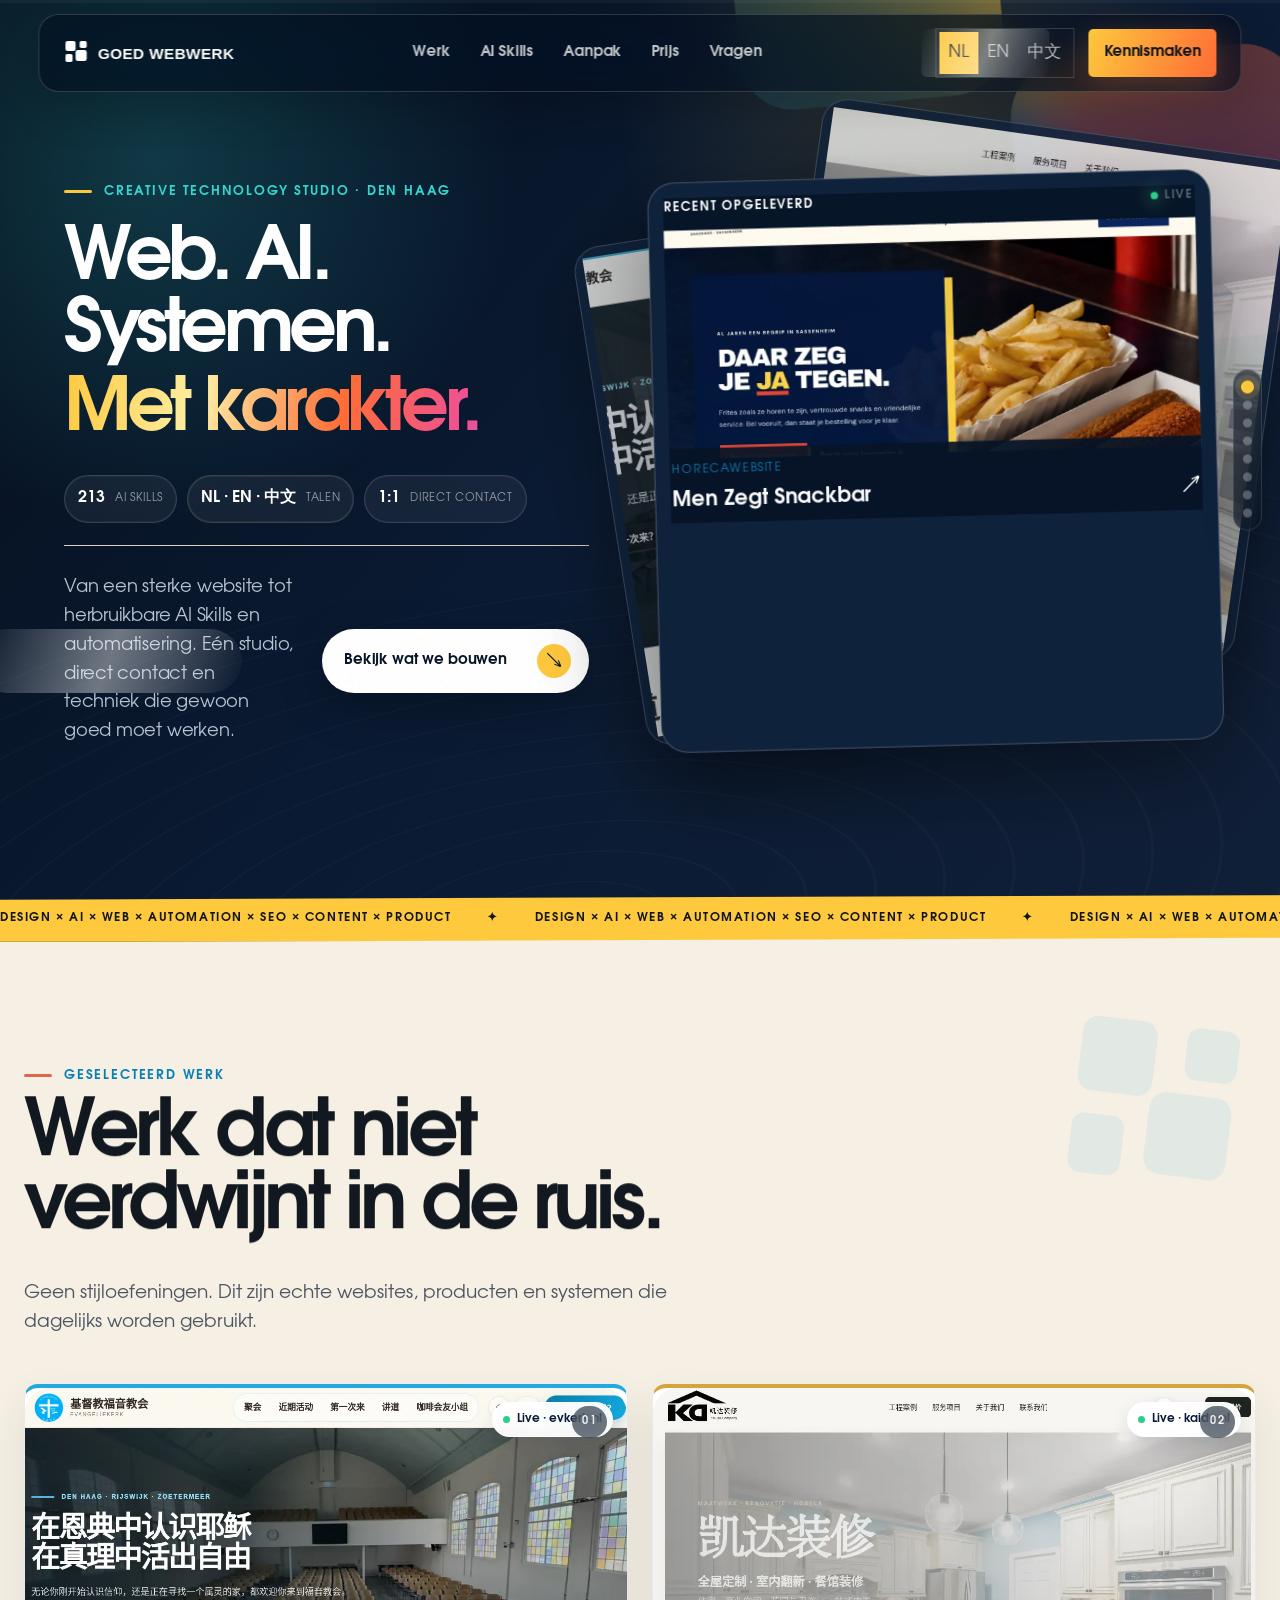
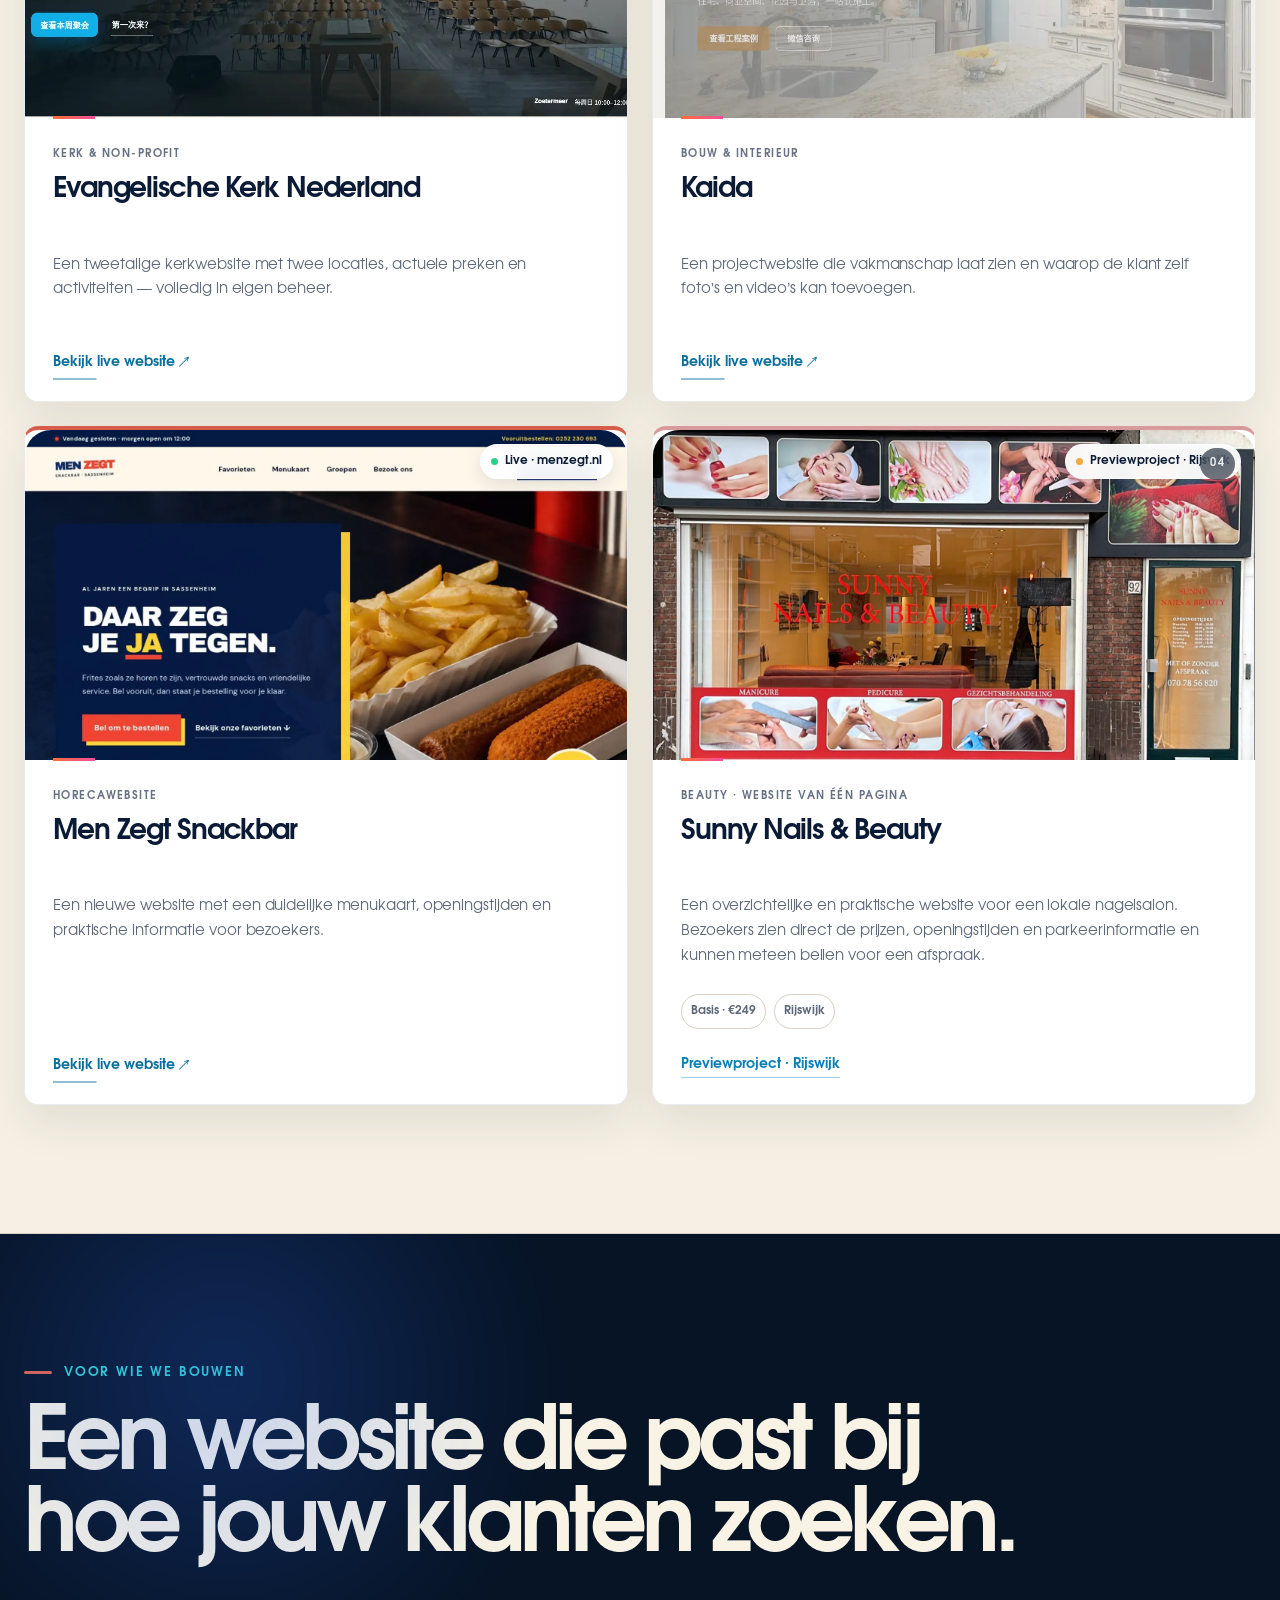
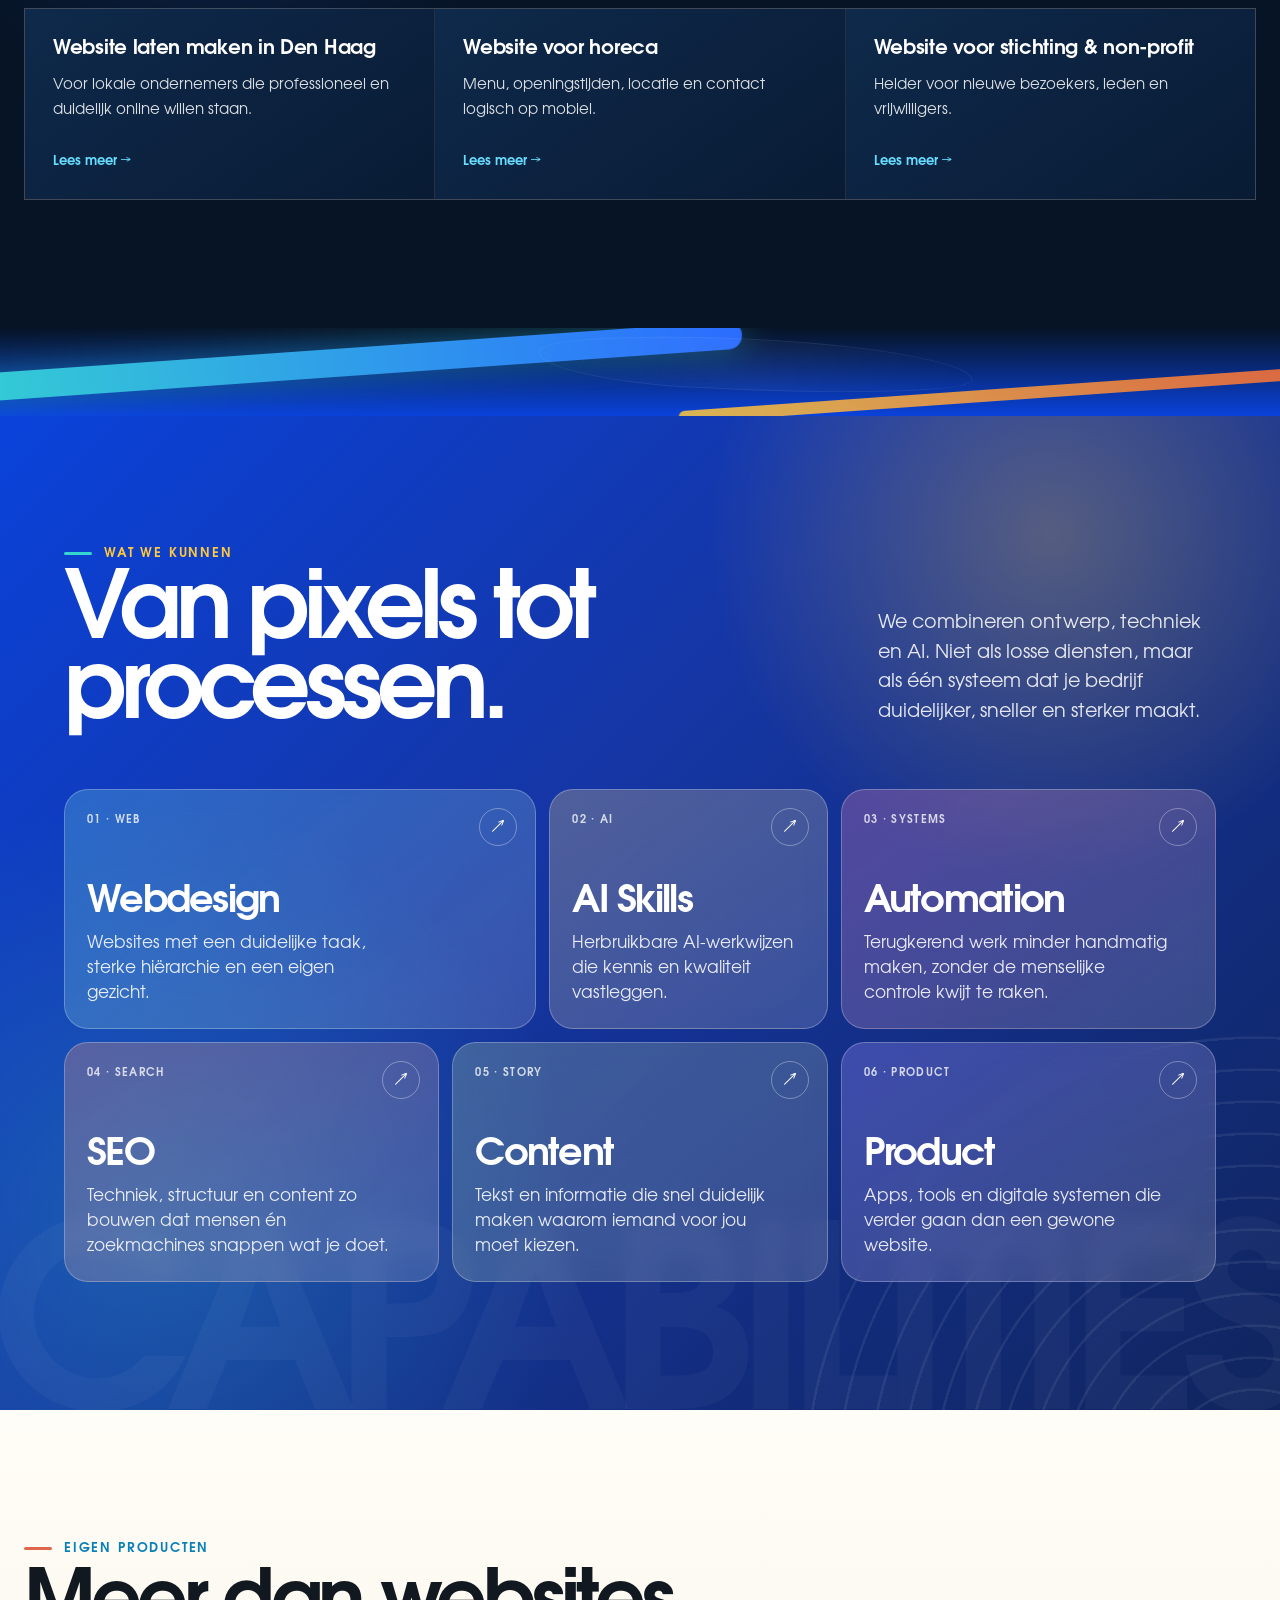
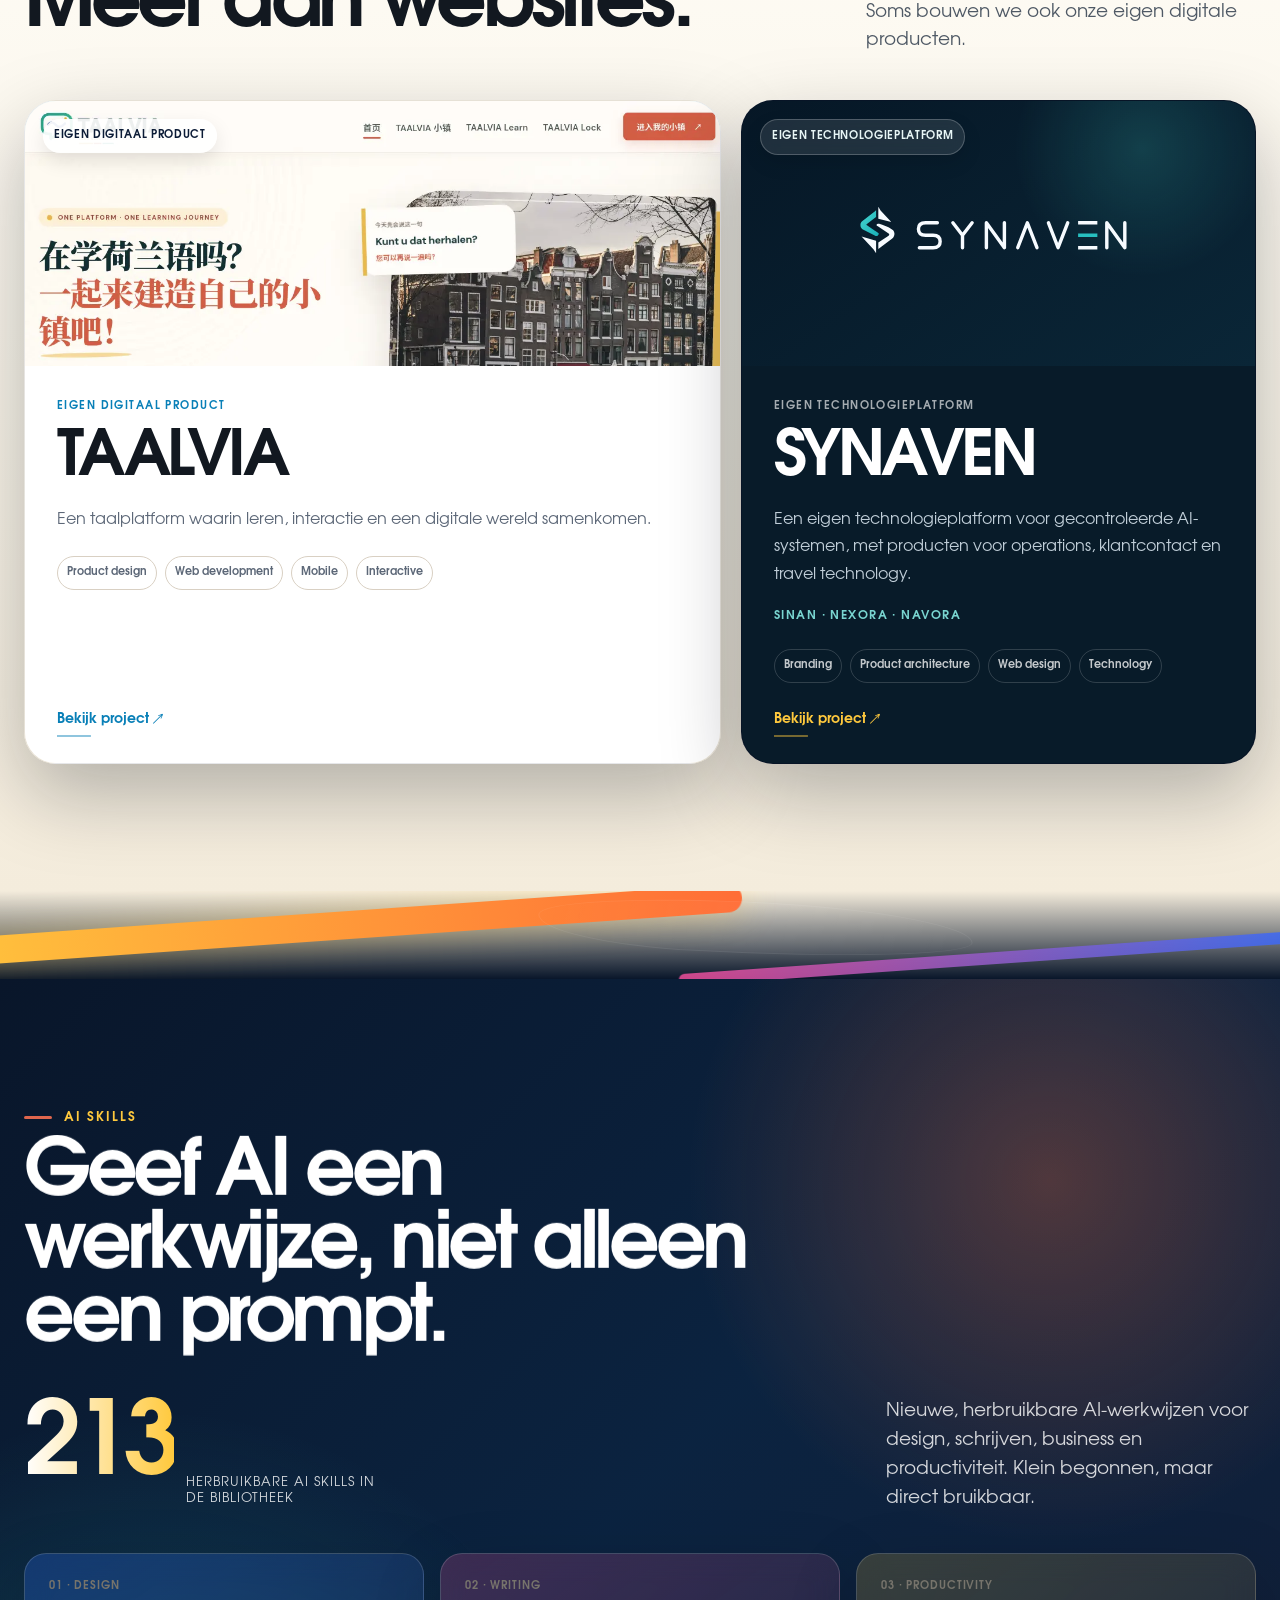
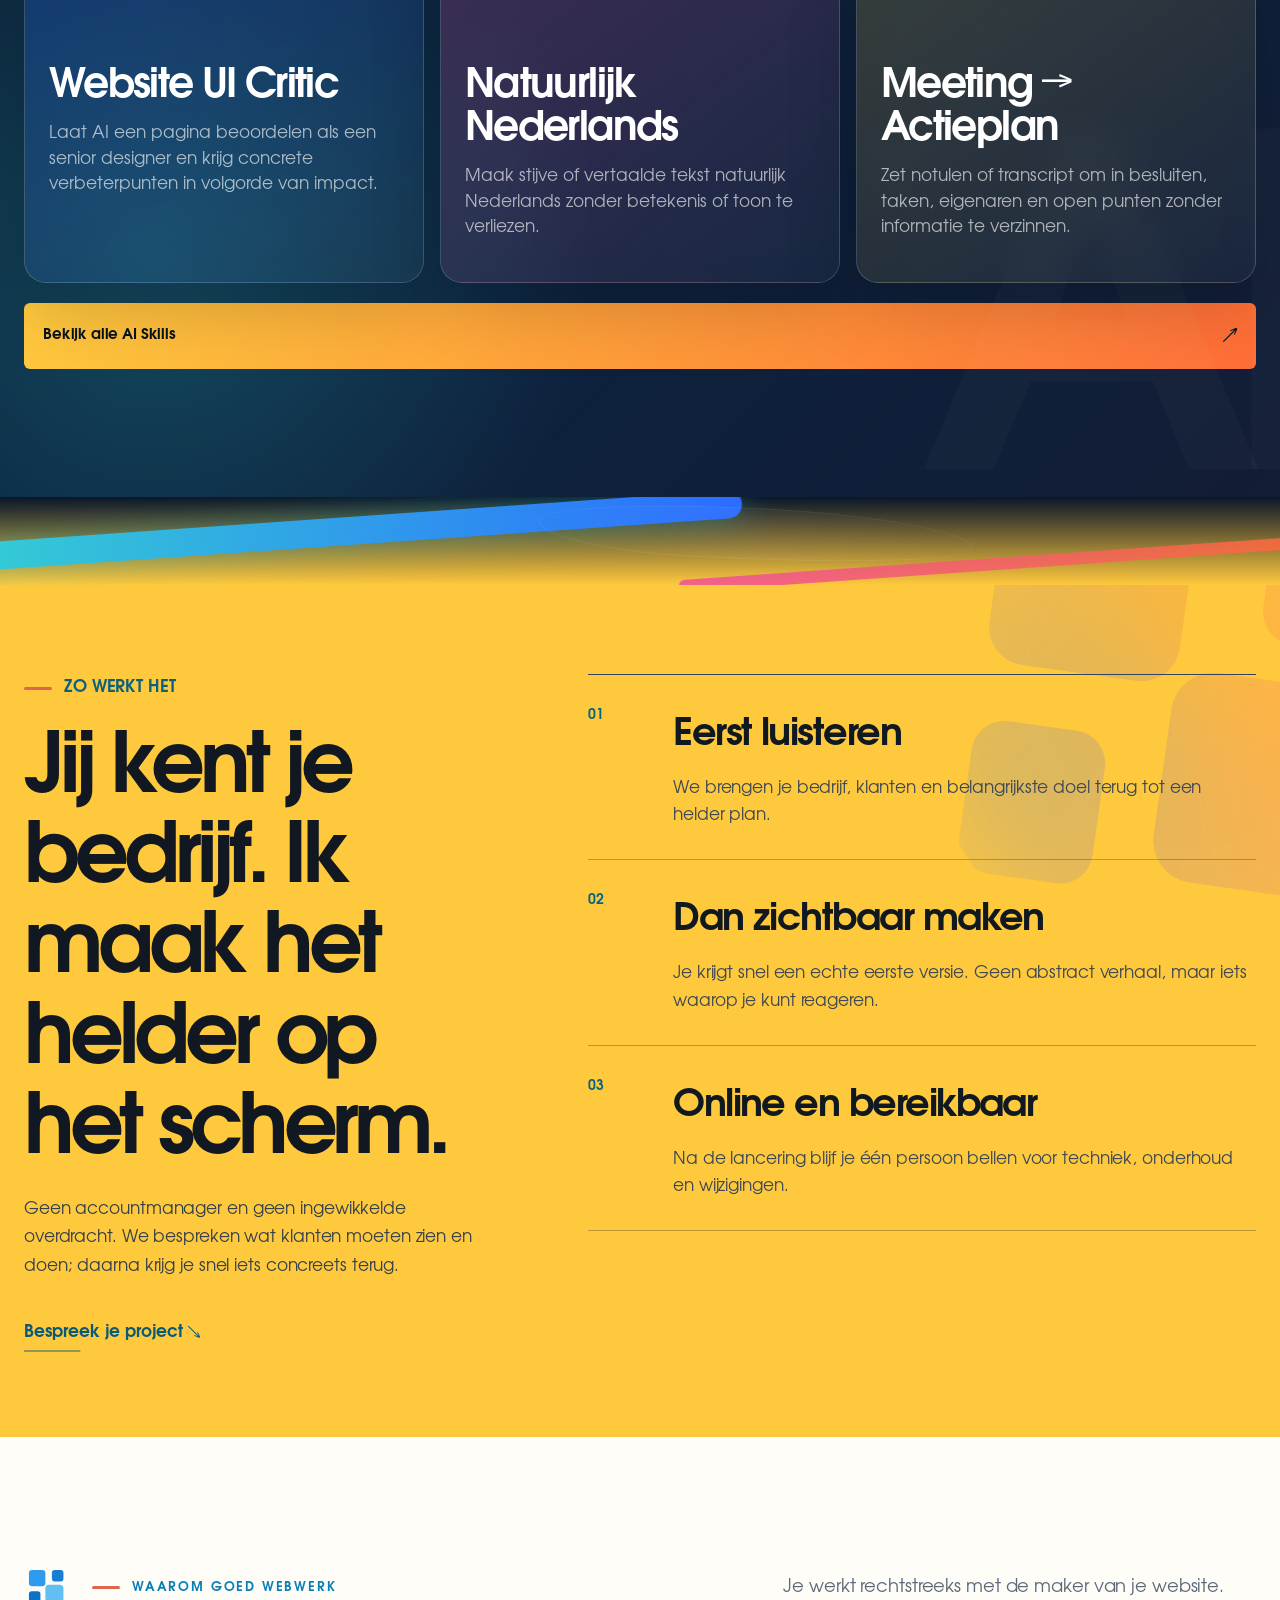
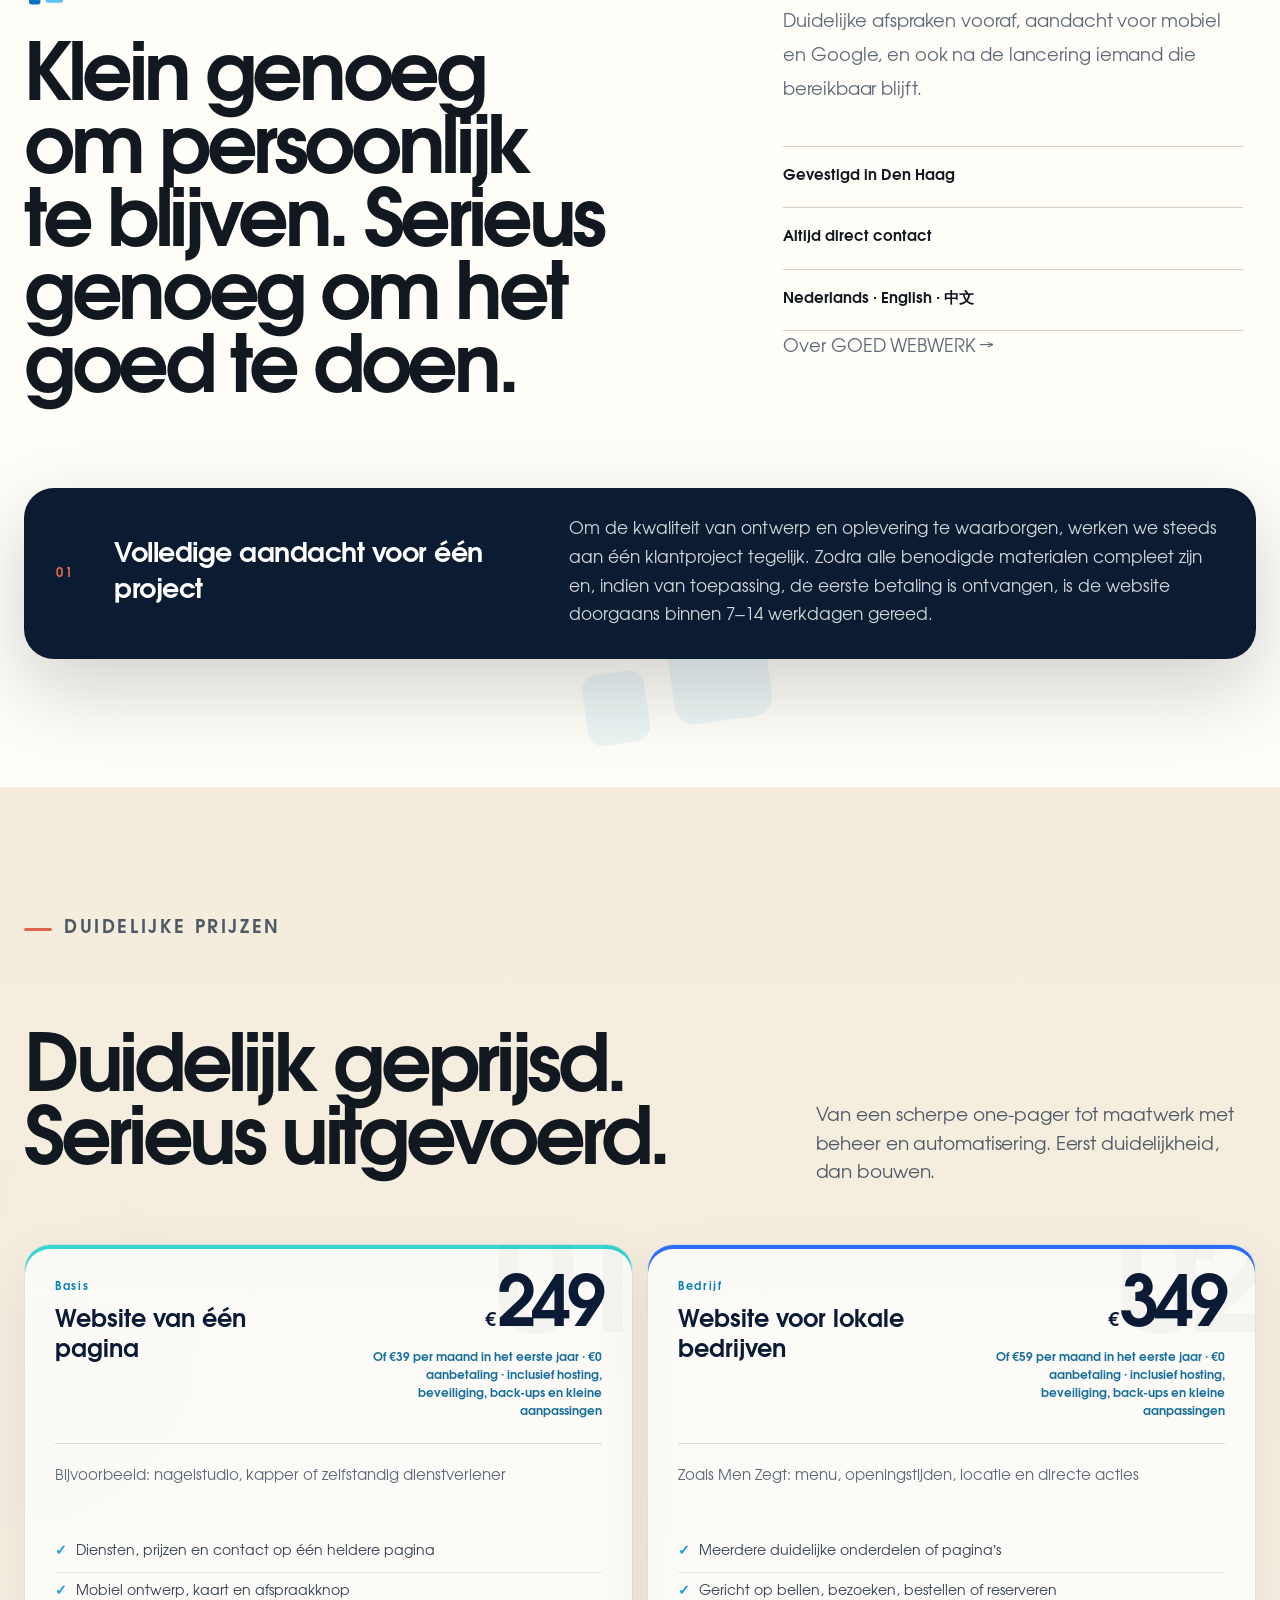
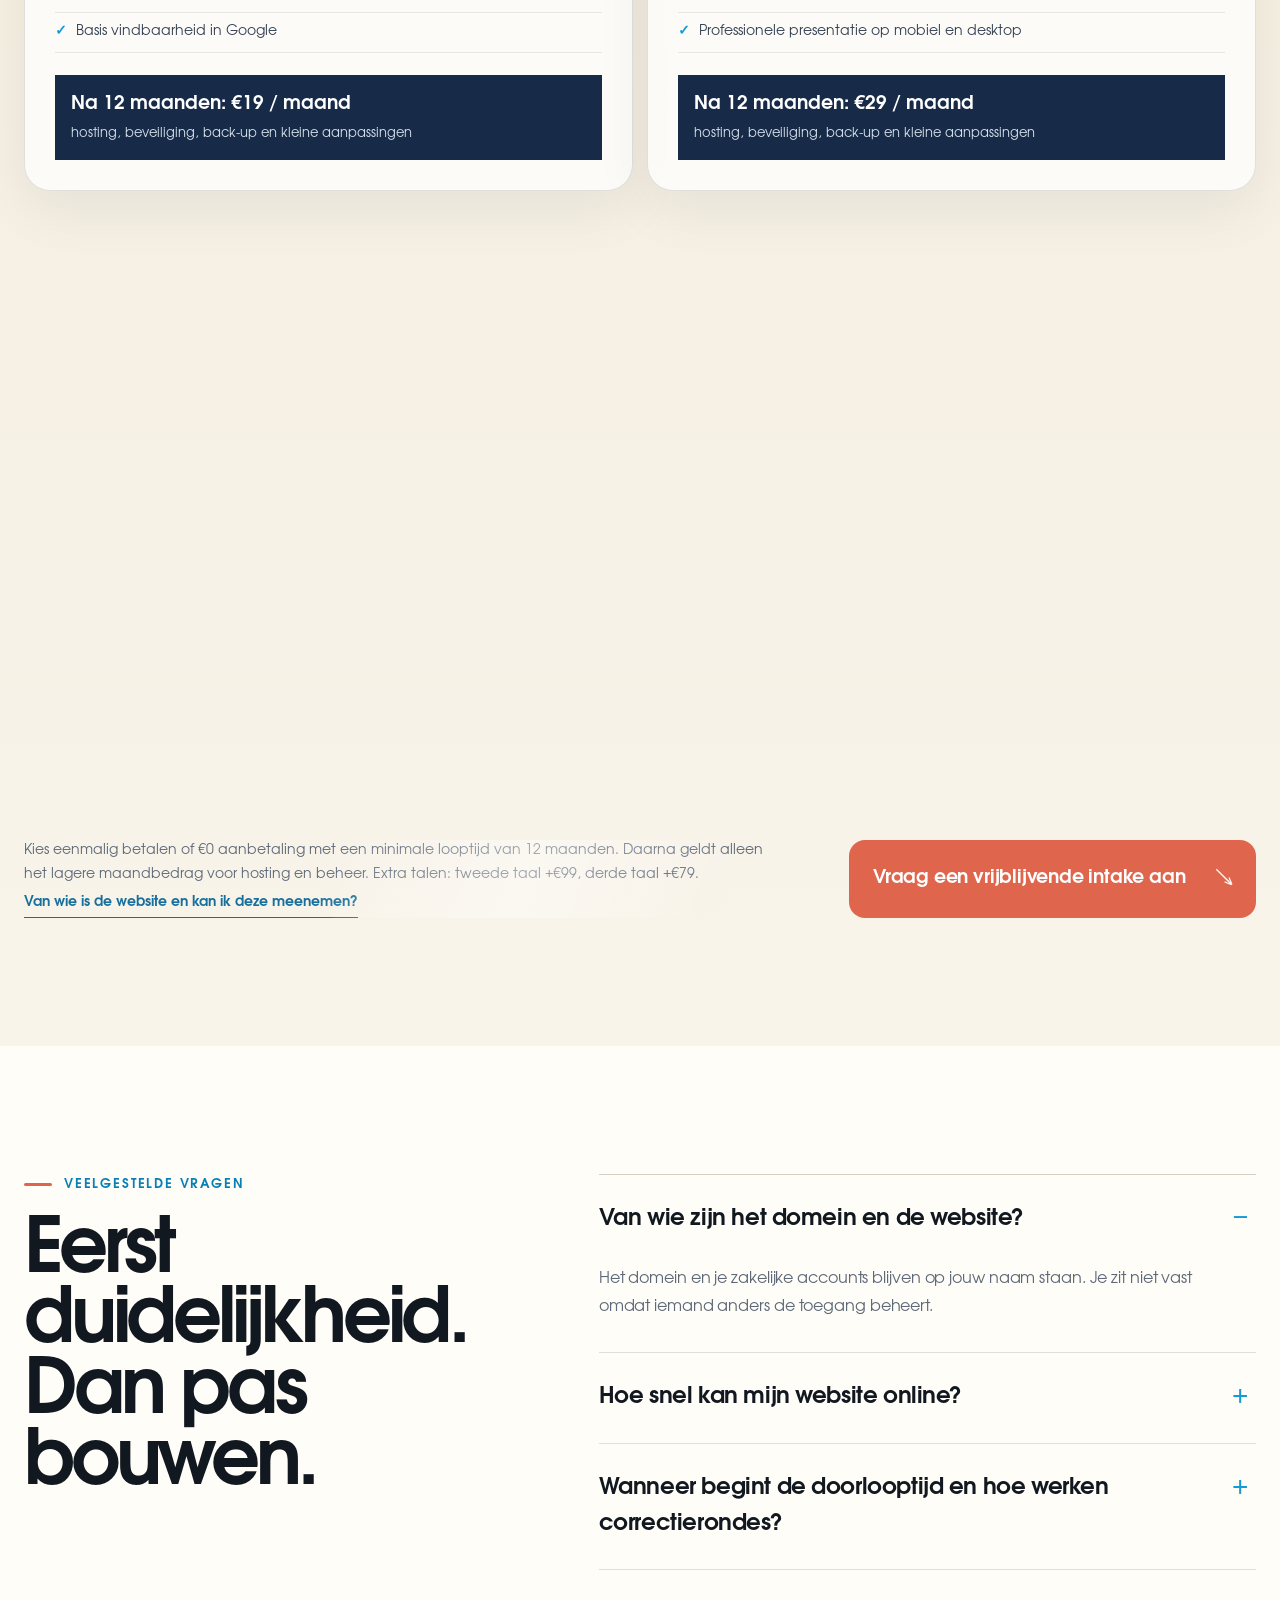
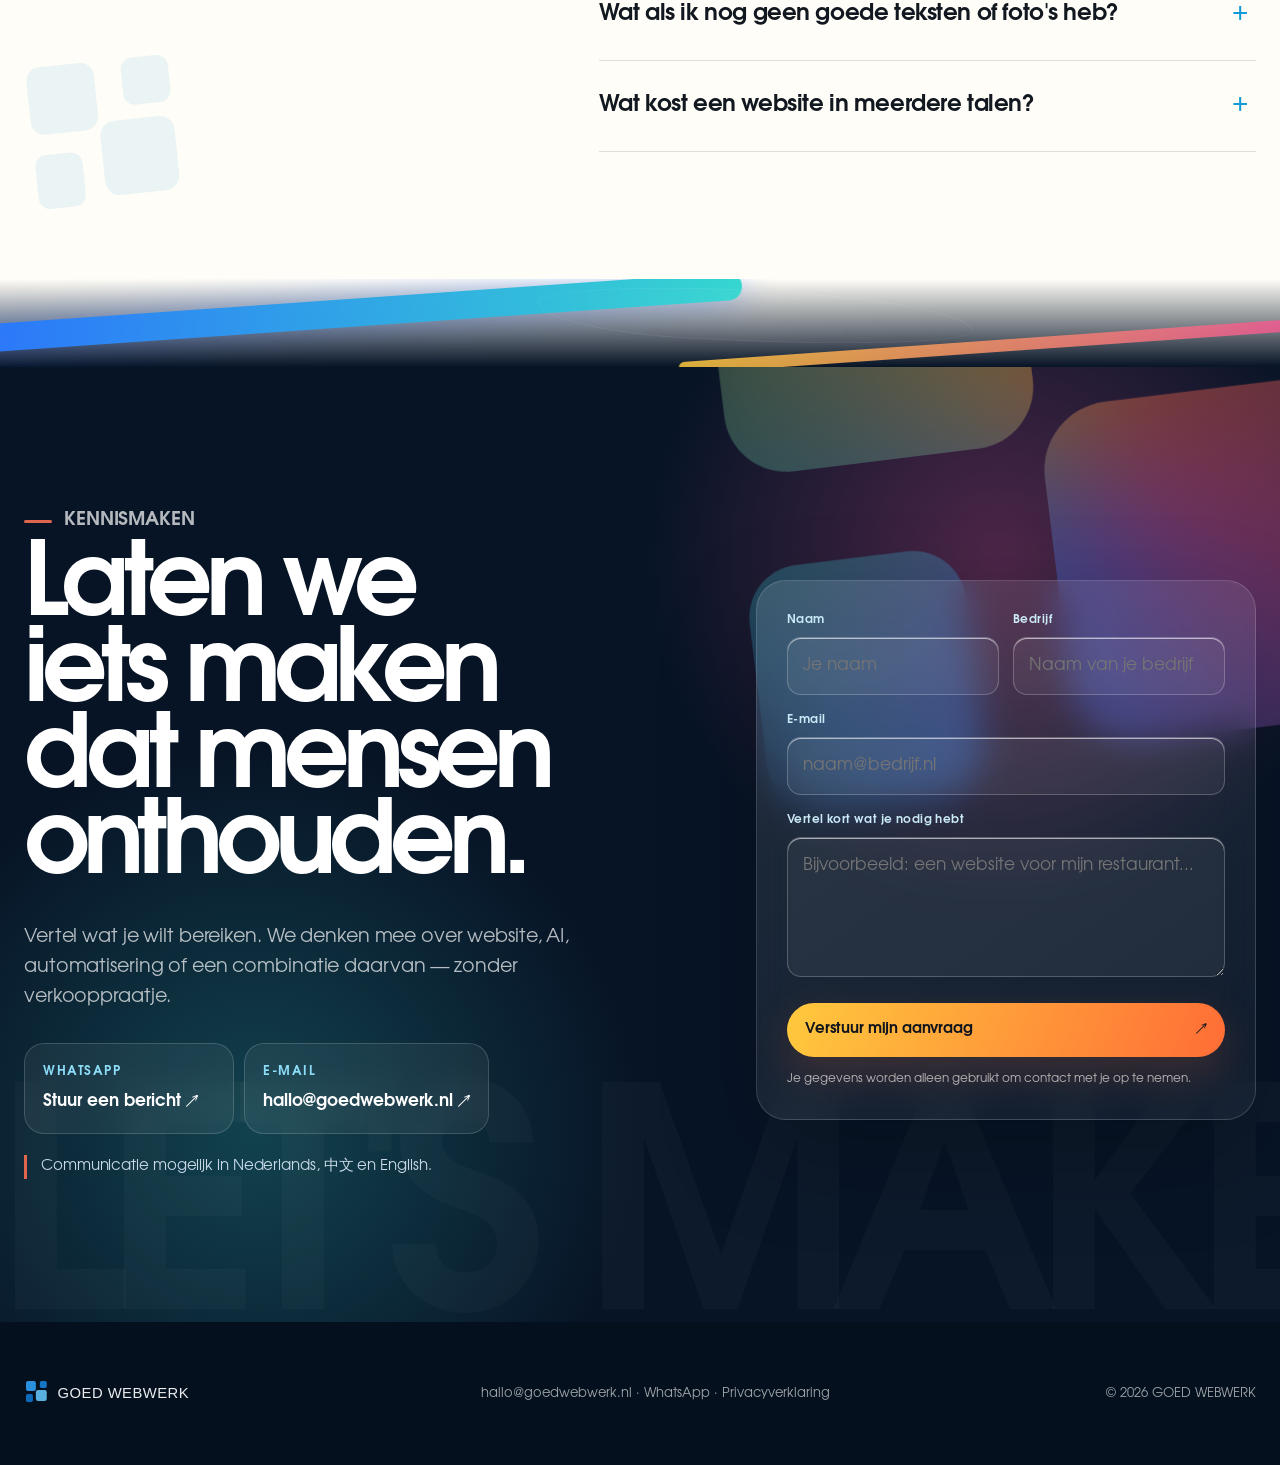
==== index.html @ 916ba644 "Publish GOED WEBWERK v8" ====
<!doctype html>
<html lang="nl">
<head>
  <meta charset="utf-8">
  <meta name="viewport" content="width=device-width, initial-scale=1">
  <meta name="description" content="GOED WEBWERK ontwerpt websites, AI Skills en digitale systemen voor ondernemers en organisaties. Direct, expressief en technisch solide — vanuit Den Haag.">
  <meta name="robots" content="noindex, nofollow, noarchive">
  <title>GOED WEBWERK | Webdesign, AI Skills & digitale systemen</title>
  <link rel="canonical" href="https://goedwebwerk.nl/">
  <meta property="og:type" content="website">
  <meta property="og:title" content="GOED WEBWERK | Webdesign, AI Skills & digitale systemen">
  <meta property="og:description" content="Webdesign, AI Skills en digitale systemen met karakter — vanuit Den Haag.">
  <meta property="og:url" content="https://goedwebwerk.nl/">
  <link rel="icon" href="mark.svg" type="image/svg+xml">
  <link rel="stylesheet" href="site-v2.css?v=77">
  <link rel="stylesheet" href="site-v3.css?v=1">
  <link rel="stylesheet" href="site-v3-1.css?v=1">
  <link rel="stylesheet" href="site-v3-2.css?v=1">
  <link rel="stylesheet" href="site-home-v4.css?v=2">
  <link rel="stylesheet" href="site-home-v5.css?v=1">
  <link rel="stylesheet" href="site-home-v6.css?v=1">
  <link rel="stylesheet" href="site-home-v7.css?v=1">
  <link rel="stylesheet" href="site-home-v8.css?v=1">
</head>
<body>
  <header class="site-header">
    <a class="brand" href="#top" aria-label="GOED WEBWERK home"><img src="logo.svg" alt="GOED WEBWERK"></a>
    <nav aria-label="Hoofdnavigatie"><a href="#werk" data-i18n="navWork">Werk</a><a href="/skills/" data-i18n="navSkills">AI Skills</a><a href="#aanpak" data-i18n="navProcess">Aanpak</a><a href="#prijzen" data-i18n="navPrice">Prijs</a><a href="#vragen" data-i18n="navFaq">Vragen</a></nav>
    <div class="header-actions"><div class="lang-switch" aria-label="Taal kiezen"><button type="button" data-lang="nl" class="active">NL</button><button type="button" data-lang="en">EN</button><button type="button" data-lang="zh">中文</button></div><a class="header-cta" href="#contact" data-i18n="navContact">Kennismaken</a></div>
  </header>

  <main id="top">
    <section class="hero">
      <div class="hero-main">
        <p class="kicker"><span></span><b data-i18n="heroKicker">Creative technology studio · Den Haag</b></p>
        <h1><span data-i18n="heroLine1">Web. AI. Systemen.</span><em data-i18n="heroLine2">Met karakter.</em></h1>
        <div class="hero-bottom"><p data-i18n="heroIntro">Van een sterke website tot herbruikbare AI Skills en automatisering. Eén studio, direct contact en techniek die gewoon goed moet werken.</p><a class="primary-link" href="#werk"><span data-i18n="heroCta">Bekijk wat we bouwen</span><b>↘</b></a></div>
      </div>
      <a class="now-building" href="https://menzegt.nl" target="_blank" rel="noreferrer" aria-label="Bekijk de live website van Men Zegt Snackbar">
        <div class="stack-photo stack-photo-left" aria-hidden="true"><img src="project-evkerk.webp" alt="" width="1200" height="800"></div>
        <div class="stack-photo stack-photo-right" aria-hidden="true"><img src="project-kaida.webp" alt="" width="1200" height="800"></div>
        <div class="stack-photo stack-photo-front">
          <div class="now-top"><span data-i18n="recentDelivery">Recent opgeleverd</span><b class="is-live"><i></i><span data-i18n="liveNow">Live</span></b></div>
          <img src="project-men-zegt.webp" alt="Homepage van de website van Men Zegt Snackbar" width="1600" height="900">
          <div class="now-caption"><div><small data-i18n="hospitalitySite">Horecawebsite</small><strong>Men Zegt Snackbar</strong></div><span>↗</span></div>
        </div>
      </a>
    </section>

    <section class="work section" id="werk">
      <header class="editorial-heading"><div><p class="kicker"><span></span><b data-i18n="selectedWork">Geselecteerd werk</b></p><h2 data-i18n="workTitle">Echte websites voor echte organisaties.</h2><p class="editorial-intro" data-i18n="workIntro">Geen stijloefeningen, maar werk dat dagelijks door klanten, leden en bezoekers wordt gebruikt.</p></div></header>
      <div class="work-layout">
        <article class="case case-featured case-evkerk"><a class="case-image localized-visual" href="https://evkerk.nl" target="_blank" rel="noreferrer"><img src="project-evkerk.webp" alt="Homepage van Evangelische Kerk Nederland" width="1200" height="800"><span class="visual-copy"><small data-i18n="evkerkVisualEyebrow">Kerkwebsite</small><strong data-i18n="evkerkVisual">Evangelische Kerk Nederland</strong></span><span class="status live"><i></i><span data-i18n="liveEvkerk">Live · evkerk.nl</span></span></a><div class="case-copy"><p data-i18n="churchNonprofit">Kerk & non-profit</p><h3 data-i18n="evkerkTitle">Evangelische Kerk Nederland</h3><p data-i18n="evkerkDesc">Een tweetalige kerkwebsite met twee locaties, actuele preken en activiteiten — volledig in eigen beheer.</p><div class="chips"><span data-i18n="bilingual">Tweetalig</span><span data-i18n="selfManaged">Eigen beheer</span></div><a href="https://evkerk.nl" target="_blank" rel="noreferrer"><span data-i18n="viewLive">Bekijk live website</span> ↗</a></div></article>
        <article class="case case-small case-kaida"><a class="case-image localized-visual" href="https://kaida.nl" target="_blank" rel="noreferrer"><img src="project-kaida.webp" alt="Homepage van Kaida" width="1200" height="800"><span class="visual-copy"><small data-i18n="kaidaVisualEyebrow">Renovatie & interieur</small><strong data-i18n="kaidaVisual">Kaida Renovatie</strong></span><span class="status live"><i></i><span data-i18n="liveKaida">Live · kaida.nl</span></span></a><div class="case-copy"><p data-i18n="constructionInterior">Bouw & interieur</p><h3 data-i18n="kaidaTitle">Kaida</h3><p data-i18n="kaidaDesc">Een projectwebsite die vakmanschap laat zien en waarop de klant zelf foto’s en video’s kan toevoegen.</p><a href="https://kaida.nl" target="_blank" rel="noreferrer"><span data-i18n="viewLive">Bekijk live website</span> ↗</a></div></article>
        <article class="case case-progress case-menzegt"><a class="case-image" href="https://menzegt.nl" target="_blank" rel="noreferrer"><img src="project-men-zegt.webp" alt="Homepage van de website van Men Zegt Snackbar" width="1600" height="900"><span class="status live"><i></i><span data-i18n="liveMenZegt">Live · menzegt.nl</span></span></a><div class="case-copy"><p data-i18n="hospitalitySite">Horecawebsite</p><h3 data-i18n="menZegtTitle">Men Zegt Snackbar</h3><p data-i18n="menZegtDesc">Een nieuwe website met een duidelijke menukaart, openingstijden en praktische informatie voor bezoekers.</p><div class="chips"><span data-i18n="menu">Menukaart</span><span data-i18n="mobile">Mobiel</span></div><a href="https://menzegt.nl" target="_blank" rel="noreferrer"><span data-i18n="viewLive">Bekijk live website</span> ↗</a></div></article>
        <article class="case case-small case-sunny"><div class="case-image case-image-static"><img src="project-sunny-nails.jpg" alt="Voorgevel van Sunny Nails & Beauty in Rijswijk" width="1600" height="920"><span class="status progress"><i></i><span data-i18n="liveSunny">Previewproject · Rijswijk</span></span></div><div class="case-copy"><p data-i18n="beautyOnePage">Beauty · website van één pagina</p><h3>Sunny Nails &amp; Beauty</h3><p data-i18n="sunnyDesc">Een overzichtelijke en praktische website voor een lokale nagelsalon. Bezoekers zien direct de prijzen, openingstijden en parkeerinformatie en kunnen meteen bellen voor een afspraak.</p><div class="chips"><span data-i18n="basicOnePage">Basis · €249</span><span>Rijswijk</span></div><span class="case-preview-label" data-i18n="viewProject">Previewproject · Rijswijk</span></div></article>
      </div>
    </section>


    <section class="service-index section" aria-labelledby="serviceIndexTitle"><p class="kicker"><span></span><b data-i18n="serviceIndexKicker">Voor wie we bouwen</b></p><h2 id="serviceIndexTitle" data-i18n="serviceIndexTitle">Een website die past bij hoe jouw klanten zoeken.</h2><div class="service-index-links"><a href="/website-laten-maken-den-haag/"><strong data-i18n="service1Title">Website laten maken in Den Haag</strong><span data-i18n="service1Text">Voor lokale ondernemers die professioneel en duidelijk online willen staan.</span><b data-i18n="serviceReadMore">Lees meer →</b></a><a href="/horeca-website-laten-maken/"><strong data-i18n="service2Title">Website voor horeca</strong><span data-i18n="service2Text">Menu, openingstijden, locatie en contact logisch op mobiel.</span><b data-i18n="serviceReadMore">Lees meer →</b></a><a href="/website-voor-stichting/"><strong data-i18n="service3Title">Website voor stichting & non-profit</strong><span data-i18n="service3Text">Helder voor nieuwe bezoekers, leden en vrijwilligers.</span><b data-i18n="serviceReadMore">Lees meer →</b></a></div></section>
    <section class="own-products section" id="producten">
      <header class="own-heading"><div><p class="kicker"><span></span><b data-i18n="ownKicker">Eigen producten</b></p><h2 data-i18n="ownTitle">Meer dan websites.</h2></div><p data-i18n="ownIntro">Soms bouwen we ook onze eigen digitale producten.</p></header>
      <div class="own-grid">
        <article class="own-card own-taalvia">
          <a class="own-visual taalvia-visual" href="https://taalvia.nl" target="_blank" rel="noreferrer"><img src="project-taalvia.webp" alt="Taalvia taalplatform" width="1200" height="800"><span class="own-badge" data-i18n="ownTypeTaalvia">Eigen digitaal product</span></a>
          <div class="own-copy"><p class="own-type" data-i18n="ownTypeTaalvia">Eigen digitaal product</p><h3>TAALVIA</h3><p data-i18n="ownTaalviaDesc">Een taalplatform waarin leren, interactie en een digitale wereld samenkomen.</p><div class="own-tags"><span>Product design</span><span>Web development</span><span>Mobile</span><span>Interactive</span></div><a href="https://taalvia.nl" target="_blank" rel="noreferrer"><span data-i18n="ownView">Bekijk project</span> ↗</a></div>
        </article>
        <article class="own-card own-synaven">
          <a class="own-visual synaven-visual" href="https://synaven.eu" target="_blank" rel="noreferrer"><img src="synaven-lockup-light.svg" alt="SYNAVEN" width="720" height="240"><span class="own-badge" data-i18n="ownTypeSynaven">Eigen technologieplatform</span></a>
          <div class="own-copy"><p class="own-type" data-i18n="ownTypeSynaven">Eigen technologieplatform</p><h3>SYNAVEN</h3><p data-i18n="ownSynavenDesc">Een eigen technologieplatform voor gecontroleerde AI-systemen, met producten voor operations, klantcontact en travel technology.</p><p class="product-family">SINAN · NEXORA · NAVORA</p><div class="own-tags"><span>Branding</span><span>Product architecture</span><span>Web design</span><span>Technology</span></div><a href="https://synaven.eu" target="_blank" rel="noreferrer"><span data-i18n="ownView">Bekijk project</span> ↗</a></div>
        </article>
      </div>
    </section>


    <section class="skills-home section" id="ai-skills">
      <header class="skills-home-head">
        <div><p class="kicker"><span></span><b>AI Skills</b></p><h2 data-i18n="skillsHomeTitle">Geef AI een werkwijze, niet alleen een prompt.</h2></div>
        <p data-i18n="skillsHomeIntro">Nieuwe, herbruikbare AI-werkwijzen voor design, schrijven, business en productiviteit. Klein begonnen, maar direct bruikbaar.</p>
      </header>
      <div class="skills-home-grid">
        <article><small>01 · DESIGN</small><h3>Website UI Critic</h3><p data-i18n="skillsCard1">Laat AI een pagina beoordelen als een senior designer en krijg concrete verbeterpunten in volgorde van impact.</p></article>
        <article><small>02 · WRITING</small><h3 data-i18n="skillsCard2Title">Natuurlijk Nederlands</h3><p data-i18n="skillsCard2">Maak stijve of vertaalde tekst natuurlijk Nederlands zonder betekenis of toon te verliezen.</p></article>
        <article><small>03 · PRODUCTIVITY</small><h3 data-i18n="skillsCard3Title">Meeting → Actieplan</h3><p data-i18n="skillsCard3">Zet notulen of transcript om in besluiten, taken, eigenaren en open punten zonder informatie te verzinnen.</p></article>
      </div>
      <a class="primary-link dark skills-home-link" href="/skills/"><span data-i18n="skillsHomeCta">Bekijk alle AI Skills</span><b>↗</b></a>
    </section>

    <section class="process" id="aanpak">
      <div class="process-intro"><p class="kicker light"><span></span><b data-i18n="howItWorks">Zo werkt het</b></p><h2 data-i18n="processTitle">Jij kent je bedrijf. Ik maak het helder op het scherm.</h2><p data-i18n="processIntro">Geen accountmanager en geen ingewikkelde overdracht. We bespreken wat klanten moeten zien en doen; daarna krijg je snel iets concreets terug.</p><a href="#contact"><span data-i18n="discussProject">Bespreek je project</span> ↘</a></div>
      <ol><li><b>01</b><div><h3 data-i18n="step1Title">Eerst luisteren</h3><p data-i18n="step1Text">We brengen je bedrijf, klanten en belangrijkste doel terug tot een helder plan.</p></div></li><li><b>02</b><div><h3 data-i18n="step2Title">Dan zichtbaar maken</h3><p data-i18n="step2Text">Je krijgt snel een echte eerste versie. Geen abstract verhaal, maar iets waarop je kunt reageren.</p></div></li><li><b>03</b><div><h3 data-i18n="step3Title">Online en bereikbaar</h3><p data-i18n="step3Text">Na de lancering blijf je één persoon bellen voor techniek, onderhoud en wijzigingen.</p></div></li></ol>
    </section>

    <section class="about section"><div class="about-copy"><div class="about-brandline"><img src="mark.svg" alt="" width="74" height="74"><p class="kicker"><span></span><b data-i18n="whyGoed">Waarom GOED WEBWERK</b></p></div><h2 data-i18n="aboutTitle">Klein genoeg om persoonlijk te blijven. Serieus genoeg om het goed te doen.</h2></div><div class="about-detail"><p data-i18n="aboutText">Je werkt rechtstreeks met de maker van je website. Duidelijke afspraken vooraf, aandacht voor mobiel en Google, en ook na de lancering iemand die bereikbaar blijft.</p><div><span data-i18n="basedIn">Gevestigd in Den Haag</span><span data-i18n="directContact">Altijd direct contact</span><span data-i18n="languageList">Nederlands · English · 中文</span></div><p><a href="/over-goed-webwerk/">Over GOED WEBWERK →</a></p></div><aside class="focus-promise"><div><span>01</span><h3 data-i18n="focusTitle">Volledige aandacht voor één project</h3></div><p data-i18n="focusText">Om de kwaliteit van ontwerp en oplevering te waarborgen, werken we steeds aan één klantproject tegelijk. Zodra alle benodigde materialen compleet zijn en, indien van toepassing, de eerste betaling is ontvangen, is de website doorgaans binnen 7–14 werkdagen gereed.</p></aside></section>

    <section class="pricing section" id="prijzen"><div class="pricing-title"><p class="kicker"><span></span><b data-i18n="clearPrice">Duidelijke prijzen</b></p><h2 data-i18n="priceTitle">Je ziet vooraf wat bij jouw bedrijf past.</h2><p data-i18n="priceIntro">Van een sterke enkele pagina tot een website met eigen beheer. We bevestigen de vaste prijs voordat we beginnen.</p></div><div class="pricing-grid">
      <article class="price-card"><div class="price-card-head"><div><span class="price-level" data-i18n="starterLevel">Basis</span><h3 data-i18n="starterTitle">Website van één pagina</h3></div><div class="price-choice"><p><sup>€</sup>249</p><small data-i18n="noDeposit39">Of €39 per maand in het eerste jaar · €0 aanbetaling · inclusief hosting, beveiliging, back-ups en kleine aanpassingen</small></div></div><p class="price-example" data-i18n="starterExample">Bijvoorbeeld: nagelstudio, kapper of zelfstandig dienstverlener</p><ul><li data-i18n="starterFeature1">Diensten, prijzen en contact op één heldere pagina</li><li data-i18n="starterFeature2">Mobiel ontwerp, kaart en afspraakknop</li><li data-i18n="starterFeature3">Basis vindbaarheid in Google</li></ul><div class="care"><b><span data-i18n="after12Months">Na 12 maanden:</span> €19 / <span data-i18n="month">maand</span></b><span data-i18n="careTextShort">hosting, beveiliging, back-up en kleine aanpassingen</span></div></article>
      <article class="price-card"><div class="price-card-head"><div><span class="price-level" data-i18n="businessLevel">Bedrijf</span><h3 data-i18n="businessTitle">Website voor lokale bedrijven</h3></div><div class="price-choice"><p><sup>€</sup>349</p><small data-i18n="noDeposit59">Of €59 per maand in het eerste jaar · €0 aanbetaling · inclusief hosting, beveiliging, back-ups en kleine aanpassingen</small></div></div><p class="price-example" data-i18n="businessExample">Zoals Men Zegt: menu, openingstijden, locatie en directe acties</p><ul><li data-i18n="businessFeature1">Meerdere duidelijke onderdelen of pagina’s</li><li data-i18n="businessFeature2">Gericht op bellen, bezoeken, bestellen of reserveren</li><li data-i18n="businessFeature3">Professionele presentatie op mobiel en desktop</li></ul><div class="care"><b><span data-i18n="after12Months">Na 12 maanden:</span> €29 / <span data-i18n="month">maand</span></b><span data-i18n="careTextShort">hosting, beveiliging, back-up en kleine aanpassingen</span></div></article>
      <article class="price-card featured"><span class="price-badge" data-i18n="popularChoice">Veel gekozen</span><div class="price-card-head"><div><span class="price-level" data-i18n="professionalLevel">Professioneel</span><h3 data-i18n="professionalTitle">Uitgebreide bedrijfswebsite</h3></div><div class="price-choice"><p><sup>€</sup>499</p><small data-i18n="noDeposit79">Of €79 per maand in het eerste jaar · €0 aanbetaling · inclusief hosting, beveiliging, back-ups en kleine aanpassingen</small></div></div><p class="price-example" data-i18n="professionalExample">Zoals Kaida: meerdere pagina’s, projecten en eigen contentbeheer</p><ul><li data-i18n="professionalFeature1">Uitgebreide project- of dienstenpresentatie</li><li data-i18n="professionalFeature2">Zelf foto’s, video’s of inhoud bijwerken</li><li data-i18n="professionalFeature3">Structuur voor groei en extra inhoud</li></ul><div class="care"><b><span data-i18n="after12Months">Na 12 maanden:</span> €39 / <span data-i18n="month">maand</span></b><span data-i18n="careTextShort">hosting, beveiliging, back-up en kleine aanpassingen</span></div></article>
      <article class="price-card custom"><div class="price-card-head"><div><span class="price-level" data-i18n="customLevel">Maatwerk</span><h3 data-i18n="customTitle">Maatwerk met beheerfuncties</h3></div><div class="price-choice"><p><sup>€</sup>999 <small data-i18n="from">vanaf</small></p><small data-i18n="noDeposit139">Of €139+ per maand in het eerste jaar · €0 aanbetaling · inclusief beheer, hosting, beveiliging, back-ups en ondersteuning</small></div></div><p class="price-example" data-i18n="customExample">Zoals de kerkwebsite: meertalig, preken, activiteiten en uitgebreid beheer</p><ul><li data-i18n="customFeature1">Functies en structuur op maat</li><li data-i18n="customFeature2">Meerdere soorten inhoud en beheerders</li><li data-i18n="customFeature3">Prijs na een heldere inventarisatie</li></ul><div class="care"><b><span data-i18n="after12Months">Na 12 maanden:</span> €59+ / <span data-i18n="month">maand</span></b><span data-i18n="careTextCustom">beheer, hosting, beveiliging, back-up en ondersteuning</span></div></article>
      <div class="price-footer"><div><p data-i18n="priceNote">Alle bedragen zijn eenmalige ontwikkelkosten. Het maandbedrag dekt hosting en doorlopend beheer. Extra talen: tweede taal +€99, derde taal +€79.</p><button class="handover-link" type="button" data-handover-open data-i18n="handoverLink">Van wie is de website en kan ik deze meenemen?</button></div><a class="primary-link dark" href="#contact"><span data-i18n="freeIntake">Vraag een vrijblijvende intake aan</span><b>↘</b></a></div>
    </div></section>

    <dialog class="handover-dialog" id="handover-dialog" aria-labelledby="handover-title"><div class="handover-dialog-head"><p class="kicker"><span></span><b data-i18n="handoverLabel">Eigendom en overdracht</b></p><button type="button" data-handover-close aria-label="Sluiten">×</button></div><h2 id="handover-title" data-i18n="handoverTitle">Jouw bedrijf blijft van jou.</h2><p data-i18n="handoverIntro">Het domein en je zakelijke accounts blijven altijd op jouw naam staan. Als je onze maandelijkse service beëindigt, kun je kiezen:</p><ul><li data-i18n="handoverContinue"><b>Doorgaan met onderhoud.</b> Hosting, beveiliging, back-up en kleine aanpassingen blijven geregeld.</li><li data-i18n="handoverLeave"><b>De website meenemen.</b> Op verzoek ontvang je gratis een standaardexport van de websitebestanden en de inhoud die je hebt aangeleverd.</li></ul><p class="handover-note" data-i18n="handoverNote">Technische verhuizing naar een andere hostingpartij, betaalde licenties en diensten van derden vallen niet onder de standaardexport en kunnen apart worden aangeboden.</p><button class="handover-done" type="button" data-handover-close data-i18n="handoverDone">Duidelijk</button></dialog>

    <section class="faq section" id="vragen"><header><p class="kicker"><span></span><b data-i18n="faqLabel">Veelgestelde vragen</b></p><h2 data-i18n="faqTitle">Eerst duidelijkheid. Dan pas bouwen.</h2></header><div class="faq-list"><details open><summary data-i18n="q1">Van wie zijn het domein en de website?</summary><p data-i18n="a1">Het domein en je zakelijke accounts blijven op jouw naam staan. Je zit niet vast omdat iemand anders de toegang beheert.</p></details><details><summary data-i18n="q2">Hoe snel kan mijn website online?</summary><p data-i18n="a2">Een overzichtelijke bedrijfswebsite is meestal binnen 7–14 werkdagen klaar. De planning hangt vooral af van teksten, foto's en feedback.</p></details><details><summary data-i18n="q5">Wanneer begint de doorlooptijd en hoe werken correctierondes?</summary><p data-i18n="a5">De doorlooptijd begint zodra alle benodigde materialen compleet zijn en, indien van toepassing, de eerste betaling is ontvangen. De offerte omvat twee gebundelde correctierondes. Na ontvangst van het concept vragen we je om binnen drie werkdagen alle feedback gebundeld door te geven. Als de aanlevering van materiaal of feedback meer dan vijf werkdagen vertraging oploopt, pauzeren we het project en plannen we het opnieuw in op basis van de dan beschikbare ruimte.</p></details><details><summary data-i18n="q3">Wat als ik nog geen goede teksten of foto's heb?</summary><p data-i18n="a3">Ik help je de inhoud en volgorde helder te krijgen. Ontbrekende teksten kunnen we samen opstellen en we spreken vooraf af welke foto's nodig zijn.</p></details><details><summary data-i18n="q4">Wat kost een website in meerdere talen?</summary><p data-i18n="a4">Het basispakket bevat één taal. Een tweede taal kost €99 extra; een derde taal kost daarna nog €79 extra. Voor een gewone kleine presentatiewebsite zijn het structureren van de vertaling, de taalschakelaar, de opmaak per taal en de basis-SEO inbegrepen. Bij veel inhoud, vakterminologie of een verzoek om professionele menselijke vertaling maken we een aparte prijsopgave op basis van de hoeveelheid content.</p></details></div></section>

    <section class="contact" id="contact"><div class="contact-copy"><p class="kicker light"><span></span><b data-i18n="meet">Kennismaken</b></p><h2 data-i18n="contactTitle">Wat moet jouw website voor je doen?</h2><p data-i18n="contactIntro">Vertel kort over je bedrijf. Je krijgt persoonlijk antwoord — zonder verkooppraatje of verplichtingen.</p><div class="contact-links"><a href="https://wa.me/31617493457?text=Hallo%20GOED%20WEBWERK%2C%20ik%20wil%20graag%20een%20website%20bespreken." target="_blank" rel="noreferrer"><small>WhatsApp</small><b data-i18n="sendWhatsapp">Stuur een bericht ↗</b></a><a href="mailto:hallo@goedwebwerk.nl"><small data-i18n="emailShort">E-mail</small><b>hallo@goedwebwerk.nl ↗</b></a></div><p class="language-note" data-i18n="communication">Communicatie mogelijk in Nederlands, 中文 en English.</p></div><form id="contact-form"><div class="form-row"><label><span data-i18n="name">Naam</span><input name="name" required data-i18n-placeholder="namePlaceholder" placeholder="Je naam"></label><label><span data-i18n="company">Bedrijf</span><input name="company" data-i18n-placeholder="companyPlaceholder" placeholder="Naam van je bedrijf"></label></div><label><span data-i18n="email">E-mail</span><input name="email" type="email" required placeholder="naam@bedrijf.nl"></label><label><span data-i18n="messageLabel">Vertel kort wat je nodig hebt</span><textarea name="message" required rows="4" data-i18n-placeholder="messagePlaceholder" placeholder="Bijvoorbeeld: een website voor mijn restaurant..."></textarea></label><button type="submit"><span data-i18n="sendRequest">Verstuur mijn aanvraag</span><b>↗</b></button><p data-i18n="privacy">Je gegevens worden alleen gebruikt om contact met je op te nemen.</p></form></section>
  </main>

  <footer><a href="#top"><img src="logo-light.svg" alt="GOED WEBWERK"></a><p><a href="mailto:hallo@goedwebwerk.nl">hallo@goedwebwerk.nl</a> · <a href="https://wa.me/31617493457">WhatsApp</a> · <a href="/privacyverklaring/">Privacyverklaring</a></p><p>© <span id="year"></span> GOED WEBWERK</p></footer>
  <script type="application/ld+json">{"@context":"https://schema.org","@graph":[{"@type":"WebSite","@id":"https://goedwebwerk.nl/#website","url":"https://goedwebwerk.nl/","name":"GOED WEBWERK","publisher":{"@id":"https://goedwebwerk.nl/#business"},"inLanguage":["nl","en","zh"]},{"@type":["Organization","ProfessionalService"],"@id":"https://goedwebwerk.nl/#business","name":"GOED WEBWERK","url":"https://goedwebwerk.nl/","mainEntityOfPage":"https://goedwebwerk.nl/over-goed-webwerk/","logo":{"@type":"ImageObject","url":"https://goedwebwerk.nl/logo.svg","caption":"GOED WEBWERK"},"description":"GOED WEBWERK is een creative technology studio in Den Haag voor webdesign, AI Skills, automatisering en digitale systemen.","email":"hallo@goedwebwerk.nl","telephone":"+31617493457","address":{"@type":"PostalAddress","addressLocality":"Den Haag","addressRegion":"Zuid-Holland","addressCountry":"NL"},"areaServed":{"@type":"AdministrativeArea","name":"Den Haag en omgeving"},"priceRange":"€249–€999+","knowsLanguage":["nl","en","zh"],"knowsAbout":["Webdesign","AI Skills","Automatisering","SEO","Content","Digitale producten"]},{"@type":"WebPage","@id":"https://goedwebwerk.nl/#page","url":"https://goedwebwerk.nl/","name":"GOED WEBWERK | Webdesign, AI Skills & digitale systemen","isPartOf":{"@id":"https://goedwebwerk.nl/#website"},"about":{"@id":"https://goedwebwerk.nl/#business"}}]}</script>
  <script src="site-v2.js?v=79"></script>
  <script src="site-v3.js?v=3"></script>
  <script src="site-v3-1.js?v=3"></script>
  <script src="site-v3-2.js?v=1"></script>
  <script src="site-home-v6.js?v=2"></script>
  <script src="site-home-v8.js?v=1"></script>
</body>
</html>
---- site-v2.css ----
@font-face{font-family:"Goed Sans";src:url("goed-sans-regular.woff") format("woff");font-style:normal;font-weight:400;font-display:swap}
@font-face{font-family:"Goed Sans";src:url("goed-sans-bold.woff") format("woff");font-style:normal;font-weight:700;font-display:swap}
:root{--ink:#0b1b36;--blue:#149bd7;--blue-dark:#0d3760;--paper:#fffdf9;--sand:#f3eadc;--coral:#df664d;--line:#d9d0c3;--muted:#5d6878;--green:#2ccf8a;--amber:#f2a93b;--max:1180px}
*{box-sizing:border-box}html{scroll-behavior:smooth}body{margin:0;background:var(--paper);color:var(--ink);font-family:Inter,ui-sans-serif,system-ui,-apple-system,"Segoe UI",sans-serif;-webkit-font-smoothing:antialiased}a{color:inherit;text-decoration:none}img{max-width:100%}button,input,textarea{font:inherit}
.site-header{height:78px;max-width:var(--max);margin:auto;padding:0 24px;display:flex;align-items:center;justify-content:space-between;border-bottom:1px solid var(--line);background:rgba(255,253,249,.94)}.brand img{display:block;width:176px;height:auto}.site-header nav{display:flex;gap:30px;font-size:14px;font-weight:750}.site-header nav a{padding:8px 0}.site-header nav a:hover{color:var(--blue)}.header-actions{display:flex;align-items:center;gap:14px}.lang-switch{display:flex;border:1px solid var(--line);padding:3px}.lang-switch button{border:0;background:transparent;color:var(--muted);padding:7px 9px;cursor:pointer}.lang-switch button.active{background:var(--ink);color:#fff}.header-cta{background:var(--blue);color:#fff;font-size:14px;font-weight:800;padding:12px 16px;border-radius:5px}
.hero{max-width:var(--max);margin:auto;padding:70px 24px 0;display:grid;grid-template-columns:minmax(0,1.28fr) minmax(340px,.72fr);column-gap:70px}.hero-main{padding:26px 0 56px}.kicker{display:flex;align-items:center;gap:12px;margin:0 0 24px;color:#087fb7;font-size:12px;font-weight:850;letter-spacing:.17em;text-transform:uppercase}.kicker>span{display:block;width:28px;height:3px;background:var(--coral);border-radius:99px}.hero h1{max-width:760px;margin:0;font-size:clamp(54px,6vw,82px);line-height:.97;letter-spacing:-.058em;font-weight:820}.hero h1 span,.hero h1 em{display:block}.hero h1 em{font-style:normal;color:var(--blue);margin-top:10px}.hero-bottom{display:grid;grid-template-columns:minmax(0,1fr) auto;align-items:end;gap:30px;margin-top:42px;padding-top:28px;border-top:1px solid var(--line)}.hero-bottom>p{max-width:550px;margin:0;color:var(--muted);font-size:18px;line-height:1.6}.primary-link{min-width:210px;display:flex;align-items:center;justify-content:space-between;gap:30px;padding:17px 19px;background:var(--blue);color:#fff;border-radius:6px;font-size:15px;font-weight:800}.primary-link:hover{background:#087fb7}.primary-link b{font-size:20px}
.now-building{align-self:start;display:block;background:var(--ink);color:#fff;margin-top:10px;padding:16px;transform:rotate(1.2deg);box-shadow:18px 24px 0 var(--sand);transition:transform .25s}.now-building:hover{transform:rotate(0) translateY(-3px)}.now-top{display:flex;align-items:center;justify-content:space-between;padding:2px 2px 14px;font-size:11px;font-weight:800;text-transform:uppercase;letter-spacing:.12em}.now-top>b{display:flex;align-items:center;gap:6px;font-size:10px;color:#e8edf3}.now-top i,.status i{display:block;width:7px;height:7px;border-radius:50%;background:var(--amber)}.now-building img{display:block;width:100%;height:265px;object-fit:cover;object-position:center 52%;filter:saturate(.88) contrast(1.03)}.now-caption{display:flex;align-items:end;justify-content:space-between;padding:15px 2px 2px}.now-caption div{display:flex;flex-direction:column;gap:4px}.now-caption small{color:#9eddf7;text-transform:uppercase;letter-spacing:.12em;font-size:10px}.now-caption strong{font-size:20px}.now-caption>span{font-size:22px}
.hero-facts{grid-column:1/-1;display:grid;grid-template-columns:repeat(3,1fr);max-width:760px;border-top:1px solid var(--line);border-left:1px solid var(--line)}.hero-facts p{display:grid;grid-template-columns:auto 1fr;align-items:baseline;gap:8px;margin:0;padding:24px;border-right:1px solid var(--line);background:#fff}.hero-facts b{font-size:25px;letter-spacing:-.03em}.hero-facts span{font-size:14px;font-weight:800}.hero-facts small{grid-column:1/-1;color:var(--muted);font-size:12px}
.industry-line{padding:25px max(24px,calc((100vw - var(--max))/2));display:flex;align-items:center;gap:44px;background:var(--sand);border-top:1px solid var(--line);border-bottom:1px solid var(--line)}.industry-line>span{color:var(--muted);font-size:11px;text-transform:uppercase;letter-spacing:.17em;white-space:nowrap}.industry-line>div{display:flex;flex:1;justify-content:space-between;gap:24px}.industry-line b{font-size:14px}
.section{max-width:var(--max);margin:auto;padding:108px 24px}.editorial-heading{display:grid;grid-template-columns:1fr 360px;align-items:end;gap:80px;margin-bottom:52px}.editorial-heading h2,.pricing-title h2,.faq h2{max-width:720px;margin:0;font-size:clamp(42px,5vw,64px);line-height:1.02;letter-spacing:-.05em}.editorial-heading>p{margin:0 0 5px;color:var(--muted);font-size:17px;line-height:1.65}
.work-layout{display:grid;grid-template-columns:repeat(2,minmax(0,1fr));gap:22px}.case{overflow:hidden;background:#fff;border:1px solid var(--line)}.case-featured,.case-progress{grid-column:1/-1;display:grid;grid-template-columns:1.35fr .65fr}.case-image{position:relative;display:block;min-height:270px;overflow:hidden;background:#e9e4dc}.case-image img{display:block;width:100%;height:100%;object-fit:cover;object-position:top center;transition:transform .5s cubic-bezier(.22,1,.36,1)}.case:hover .case-image img{transform:scale(1.02)}.case-featured .case-image{min-height:430px}.case-featured .case-copy{padding:44px}.case-progress{grid-template-columns:.8fr 1.2fr;background:var(--sand)}.case-progress .case-image{order:2}.case-progress .case-copy{padding:42px}.case-progress .case-image img{object-position:center 52%}.case-small{display:grid;grid-template-rows:260px 1fr}.case-copy{display:flex;flex-direction:column;padding:30px}.case-copy>p:first-child{margin:0;color:#087fb7;font-size:11px;font-weight:850;letter-spacing:.14em;text-transform:uppercase}.case-copy h3{margin:12px 0 14px;font-size:clamp(24px,2.4vw,34px);line-height:1.08;letter-spacing:-.03em}.case-copy>p:nth-of-type(2){margin:0;color:var(--muted);font-size:16px;line-height:1.65}.case-copy>a{align-self:flex-start;margin-top:auto;padding-top:25px;color:#087fb7;font-size:14px;font-weight:850;border-bottom:1px solid rgba(8,127,183,.4)}.chips{display:flex;gap:8px;margin-top:22px}.chips span{padding:7px 9px;border:1px solid var(--line);border-radius:99px;color:var(--muted);font-size:11px;font-weight:750}.status{position:absolute;top:15px;right:15px;display:flex;align-items:center;gap:7px;padding:8px 11px;border:1px solid rgba(255,255,255,.72);border-radius:99px;background:rgba(255,255,255,.91);box-shadow:0 8px 22px rgba(11,27,54,.12);font-size:10px;font-weight:850;color:var(--ink);backdrop-filter:blur(8px)}.status.live i{background:var(--green)}
.process{padding:100px max(24px,calc((100vw - var(--max))/2));display:grid;grid-template-columns:.82fr 1.18fr;gap:100px;background:var(--ink);color:#fff}.kicker.light{color:#79d5f6}.process-intro h2{margin:0;font-size:clamp(40px,4.7vw,62px);line-height:1.03;letter-spacing:-.05em}.process-intro>p{color:#bac4d3;font-size:17px;line-height:1.7}.process-intro>a{display:inline-block;margin-top:20px;color:#7fd8f7;font-weight:800;border-bottom:1px solid}.process ol{list-style:none;margin:0;padding:0;border-top:1px solid #34435a}.process li{display:grid;grid-template-columns:65px 1fr;gap:20px;padding:30px 0;border-bottom:1px solid #34435a}.process li>b{color:#73cdea;font-size:13px}.process li h3{margin:0 0 8px;font-size:23px}.process li p{margin:0;color:#aeb9c9;line-height:1.6}
.about{display:grid;grid-template-columns:150px 1fr 1fr;gap:55px;align-items:start}.about-mark{display:flex;flex-direction:column;gap:15px;color:var(--blue);font-size:12px;font-weight:900;letter-spacing:.12em}.about-mark img{width:66px}.about-copy h2{margin:0;font-size:clamp(38px,4.2vw,56px);line-height:1.04;letter-spacing:-.045em}.about-detail>p{margin:46px 0 28px;color:var(--muted);font-size:18px;line-height:1.7}.about-detail>div{display:flex;flex-direction:column;border-top:1px solid var(--line)}.about-detail span{padding:14px 0;border-bottom:1px solid var(--line);font-size:14px;font-weight:750}
.pricing{display:grid;grid-template-columns:minmax(280px,.72fr) minmax(600px,1.28fr);gap:70px;align-items:start;background:var(--sand);max-width:none;padding-left:max(24px,calc((100vw - var(--max))/2));padding-right:max(24px,calc((100vw - var(--max))/2))}.pricing-title>p:last-child{max-width:500px;color:var(--muted);font-size:18px;line-height:1.6}.price-options{display:grid;grid-template-columns:1fr 1fr;gap:14px}.price-panel{position:relative;background:var(--ink);color:#fff;padding:32px;display:flex;flex-direction:column;min-width:0}.price-panel-classic{background:#14243a}.price-badge{align-self:flex-start;margin-bottom:24px;padding:7px 10px;border:1px solid #4b607b;border-radius:999px;color:#d6e4f2;font-size:12px;font-weight:800}.price-panel-featured .price-badge{background:var(--coral);border-color:var(--coral);color:#fff}.price-top{display:block;padding-bottom:24px;border-bottom:1px solid #34435a}.price-top>span{display:block;font-weight:850;margin-bottom:25px}.price-top p{margin:0;font-size:52px;font-weight:850;line-height:.85}.price-top sup{font-size:23px}.price-top small{display:block;margin-top:13px;color:#aeb9c9;font-size:12px;font-weight:500;line-height:1.35}.price-panel ul{list-style:none;margin:0;padding:20px 0;flex:1}.price-panel li{padding:10px 0;color:#e5e9ef;border-bottom:1px solid #2b3a50;font-size:14px}.price-panel li:before{content:"✓";color:#79d5f6;margin-right:10px;font-weight:900}.care{display:flex;flex-direction:column;gap:5px;padding:16px;background:#172b49}.care span{color:#aeb9c9;font-size:12px;line-height:1.45}.care b span{color:#fff;font-size:inherit}.pricing-cta{grid-column:1/-1;margin-top:2px}.primary-link.dark{margin-top:20px;background:var(--coral)}.primary-link.dark:hover{background:#c9503a}
.faq{display:grid;grid-template-columns:.7fr 1.3fr;gap:100px}.faq header{position:sticky;top:35px;align-self:start}.faq-list{border-top:1px solid var(--line)}details{border-bottom:1px solid var(--line)}summary{position:relative;list-style:none;padding:24px 55px 24px 0;font-size:20px;font-weight:800;cursor:pointer}summary::-webkit-details-marker{display:none}summary:after{content:"+";position:absolute;right:8px;top:20px;color:var(--blue);font-size:27px;font-weight:500}details[open] summary:after{content:"−"}details p{max-width:690px;margin:0;padding:0 55px 27px 0;color:var(--muted);font-size:16px;line-height:1.7}
.contact{padding:100px max(24px,calc((100vw - var(--max))/2));display:grid;grid-template-columns:1fr 520px;gap:95px;background:var(--blue-dark);color:#fff}.contact-copy h2{max-width:600px;margin:0;font-size:clamp(44px,5vw,66px);line-height:1.03;letter-spacing:-.05em}.contact-copy>p{max-width:590px;color:#c5d3e1;font-size:17px;line-height:1.7}.contact-links{display:grid;grid-template-columns:1fr 1fr;gap:10px;margin-top:30px}.contact-links a{display:flex;flex-direction:column;gap:6px;padding:18px;border:1px solid rgba(255,255,255,.2)}.contact-links a:hover{background:rgba(255,255,255,.07)}.contact-links small{color:#8dddf8;text-transform:uppercase;letter-spacing:.12em}.language-note{padding-left:14px;border-left:3px solid var(--coral);font-size:14px!important}form{padding:34px;background:var(--paper);color:var(--ink)}.form-row{display:grid;grid-template-columns:1fr 1fr;gap:16px}label{display:block;margin-bottom:19px}label span{display:block;margin-bottom:8px;color:#344054;font-size:12px;font-weight:800;text-transform:uppercase;letter-spacing:.08em}input,textarea{width:100%;border:0;border-bottom:1px solid #aeb7c4;border-radius:0;background:transparent;padding:11px 0;color:var(--ink);outline:none}input:focus,textarea:focus{border-color:var(--blue);box-shadow:0 1px 0 var(--blue)}textarea{resize:vertical}form button{width:100%;display:flex;justify-content:space-between;margin-top:8px;padding:16px 18px;border:0;border-radius:5px;background:var(--blue);color:#fff;font-weight:850;cursor:pointer}form button:hover{background:#087fb7}form>p{margin:13px 0 0;color:var(--muted);font-size:11px}
footer{min-height:100px;padding:28px max(24px,calc((100vw - var(--max))/2));display:flex;align-items:center;justify-content:space-between;gap:30px;background:#071326;color:#aeb9c9;font-size:12px}footer img{display:block;width:180px}footer a:hover{color:#fff}
html[lang="zh-CN"] body{font-family:"PingFang SC","Microsoft YaHei",Inter,sans-serif}html[lang="zh-CN"] .hero h1{font-size:clamp(50px,5.6vw,76px);line-height:1.08;letter-spacing:-.04em}html[lang="zh-CN"] .editorial-heading h2,html[lang="zh-CN"] .process h2,html[lang="zh-CN"] .about h2,html[lang="zh-CN"] .pricing h2,html[lang="zh-CN"] .faq h2,html[lang="zh-CN"] .contact h2{line-height:1.15;letter-spacing:-.025em}
@media(max-width:900px){.site-header nav{display:none}.hero{grid-template-columns:1fr;gap:38px;padding-top:48px}.hero-main{padding-bottom:0}.now-building{width:min(520px,90%);margin:0 0 40px auto}.hero-facts{max-width:none}.industry-line{align-items:flex-start}.industry-line>div{flex-wrap:wrap;justify-content:flex-start}.editorial-heading{grid-template-columns:1fr;gap:24px}.editorial-heading>p{max-width:650px}.case-featured,.case-progress{grid-template-columns:1fr}.case-progress .case-image{order:0}.process,.about,.pricing,.faq,.contact{grid-template-columns:1fr;gap:55px}.about{grid-template-columns:100px 1fr}.about-detail{grid-column:2}.faq header{position:static}.pricing{gap:45px}.contact{gap:55px}}
@media(max-width:620px){.site-header{height:72px;padding:0 18px}.brand img{width:156px}.header-cta{display:none}.lang-switch button{padding:7px 8px}.hero{padding:34px 20px 0}.hero h1{font-size:45px;line-height:1.01}.hero-bottom{grid-template-columns:1fr;align-items:start}.hero-bottom>p{font-size:16px}.primary-link{width:100%}.now-building{width:calc(100% - 12px);margin-right:12px;box-shadow:12px 16px 0 var(--sand)}.now-building img{height:220px}.hero-facts{grid-template-columns:1fr 1fr}.hero-facts p:last-child{grid-column:1/-1}.industry-line{padding:22px 20px;gap:20px;overflow:hidden}.industry-line>span{display:none}.industry-line>div{flex-wrap:nowrap;overflow:auto;padding-bottom:4px}.industry-line b{white-space:nowrap}.section{padding:76px 20px}.editorial-heading h2,.pricing-title h2,.faq h2{font-size:39px}.work-layout{grid-template-columns:1fr}.case-featured,.case-progress{grid-column:auto}.case-featured .case-image{min-height:255px}.case-featured .case-copy,.case-progress .case-copy,.case-copy{padding:25px}.case-small{grid-template-rows:220px 1fr}.case-copy h3{font-size:27px}.process,.contact{padding:76px 20px}.process{gap:45px}.process-intro h2,.contact-copy h2{font-size:40px}.process li{grid-template-columns:45px 1fr}.about{grid-template-columns:1fr;gap:32px}.about-mark{flex-direction:row;align-items:center}.about-detail{grid-column:auto}.about-detail>p{margin-top:0}.pricing{padding-left:20px;padding-right:20px}.price-panel{padding:26px 22px}.price-top p{font-size:46px}.faq{gap:38px}.contact-links{grid-template-columns:1fr}.form-row{grid-template-columns:1fr}form{padding:26px 22px}footer{flex-direction:column;align-items:flex-start}html[lang="zh-CN"] .hero h1{font-size:42px}}

/* Language-aware headline rhythm: keep the promise compact instead of creating a wall of text. */
.hero{grid-template-columns:minmax(0,1.38fr) minmax(350px,.62fr);column-gap:54px}
.hero h1{max-width:760px;font-size:clamp(50px,5.25vw,66px);line-height:1;letter-spacing:-.052em;text-wrap:balance}
.hero-bottom{margin-top:34px}
html[lang="zh-CN"] .hero h1{font-size:clamp(46px,4.8vw,60px);line-height:1.12;letter-spacing:-.035em}
@media(max-width:900px){.hero{grid-template-columns:1fr}.hero h1{max-width:720px}}
@media(max-width:620px){.hero h1{font-size:40px;line-height:1.06;letter-spacing:-.04em}.hero h1 em{margin-top:8px}html[lang="zh-CN"] .hero h1{font-size:36px;line-height:1.18;letter-spacing:-.025em}.kicker{letter-spacing:.12em}}

/* A small editorial photo stack gives the studio feature depth without becoming a bulky card. */
.now-building{position:relative;min-height:390px;margin-top:2px;padding:0;background:transparent;color:var(--ink);box-shadow:none;transform:none;isolation:isolate}
.now-building:hover{transform:translateY(-3px)}
.stack-photo{position:absolute;overflow:hidden;border:1px solid rgba(11,27,54,.14);background:#fff;box-shadow:0 18px 34px rgba(11,27,54,.17),0 4px 12px rgba(11,27,54,.09);transition:transform .35s cubic-bezier(.22,1,.36,1)}
.stack-photo>img{display:block;width:100%;height:100%;object-fit:cover;filter:saturate(.82) contrast(1.03)}
.stack-photo-left{inset:25px 52px 58px -8px;z-index:1;transform:rotate(-6deg);background:var(--sand);padding:9px}
.stack-photo-left>img{object-position:top center}
.stack-photo-right{inset:8px -8px 74px 70px;z-index:2;transform:rotate(6deg);background:#dcecf0;padding:9px}
.stack-photo-right>img{object-position:top center}
.stack-photo-front{inset:42px 10px 4px 14px;z-index:3;display:grid;grid-template-rows:auto 218px auto;align-content:start;padding:14px 14px 20px;background:#fffdf9;color:var(--ink);box-shadow:0 28px 52px rgba(11,27,54,.22),0 7px 16px rgba(11,27,54,.11);transform:rotate(.8deg)}
.stack-photo-front>.now-top{padding:0 1px 12px;color:#087fb7}
.stack-photo-front>.now-top>b{color:var(--muted)}
.stack-photo-front>.now-top i{background:var(--amber)}
.stack-photo-front>img{height:218px;object-position:center 52%;filter:saturate(.9) contrast(1.03)}
.stack-photo-front>.now-caption{padding:12px 2px 4px;transform:translateY(-10px)}
.stack-photo-front .now-caption small{color:#087fb7}
.now-building:hover .stack-photo-left{transform:rotate(-8deg) translate(-3px,-1px)}
.now-building:hover .stack-photo-right{transform:rotate(8deg) translate(3px,-2px)}
.now-building:hover .stack-photo-front{transform:rotate(0)}
.now-top .is-live{color:#147a55}.now-top .is-live i{background:var(--green)}
@media(max-width:900px){.now-building{width:min(500px,94%);min-height:405px;margin:0 18px 42px auto}}
@media(max-width:620px){.now-building{width:calc(100% - 8px);min-height:350px;margin:0 8px 36px 0}.stack-photo-left{inset:26px 42px 54px 0}.stack-photo-right{inset:11px 0 66px 58px}.stack-photo-front{inset:38px 9px 3px 10px;grid-template-rows:auto 180px auto;padding:12px 12px 18px}.stack-photo-front>img{height:180px}.stack-photo-front>.now-caption{padding-top:10px;padding-bottom:4px;transform:translateY(-8px)}.stack-photo-front .now-caption strong{font-size:17px}}

/* Final typography pass: one warm humanist family, clear hierarchy and language-specific rhythm. */
:root{--font-sans:"Goed Sans","Trebuchet MS","Avenir Next","Segoe UI",Arial,sans-serif;--font-display:"Goed Sans","Trebuchet MS","Avenir Next","Segoe UI",Arial,sans-serif}
body{font-family:var(--font-sans);font-size:17px;font-weight:400;line-height:1.62;text-rendering:optimizeLegibility;font-kerning:normal}
.site-header nav,.header-cta,.primary-link,.hero h1,.editorial-heading h2,.process-intro h2,.about-copy h2,.pricing-title h2,.faq h2,.contact-copy h2,.case-copy h3,.process li h3,.price-panel,.faq-list summary,form button{font-family:var(--font-display)}
.site-header nav{font-size:15px;font-weight:700;letter-spacing:-.01em}.header-cta,.primary-link,form button{font-size:15px;font-weight:700;letter-spacing:-.01em}
.kicker{font-size:13px;font-weight:700;letter-spacing:.14em}.hero h1{font-weight:700;letter-spacing:-.042em;line-height:1.045}
.hero-bottom>p{max-width:590px;color:#4d5a6d;font-size:18px;line-height:1.65;letter-spacing:-.012em}
.editorial-heading h2,.process-intro h2,.about-copy h2,.pricing-title h2,.faq h2,.contact-copy h2{font-weight:700;letter-spacing:-.038em;line-height:1.07}
.editorial-heading>p,.case-copy>p:nth-of-type(2),.process-intro>p,.process li p,.about-detail>p,.pricing-title>p:last-child,details p,.contact-copy>p{font-weight:400;letter-spacing:-.006em}
.editorial-heading>p{font-size:18px}.case-copy>p:nth-of-type(2){font-size:17px;line-height:1.68}.case-copy h3{font-weight:700;letter-spacing:-.025em}.process li h3,.faq-list summary{font-weight:700;letter-spacing:-.018em}
.hero-facts b,.price-top p{font-family:var(--font-display);font-weight:700;font-variant-numeric:lining-nums tabular-nums}.hero-facts span{font-size:15px;font-weight:700}.hero-facts small{font-size:13px;line-height:1.45}
.industry-line>span{font-size:12px}.industry-line b{font-size:15px}.now-top{font-size:12px;font-weight:700}.now-top>b{font-size:11px}.now-caption small{font-size:11px}.now-caption strong{font-size:20px;font-weight:700}
.case-copy>p:first-child{font-size:12px;font-weight:700}.case-copy>a{font-size:15px;font-weight:700}.chips span{font-size:12px;font-weight:700}.status{font-size:12px;font-weight:700}
.about-detail span,.price-panel li{font-size:15px}.price-top>span{font-weight:700}.care span{font-size:13px}.process-intro>a{font-weight:700}.contact-links small,label span{font-size:13px;font-weight:700}.language-note{font-size:15px!important}form>p,footer{font-size:13px}
html[lang="nl"] .hero h1{max-width:760px;font-size:clamp(47px,4.7vw,60px)}
html[lang="en"] .hero h1{max-width:740px;font-size:clamp(50px,4.9vw,63px)}
html[lang="zh-CN"] body{font-family:"PingFang SC","Microsoft YaHei UI","Microsoft YaHei",Arial,sans-serif;line-height:1.72}
html[lang="zh-CN"] .hero h1,html[lang="zh-CN"] .editorial-heading h2,html[lang="zh-CN"] .process-intro h2,html[lang="zh-CN"] .about-copy h2,html[lang="zh-CN"] .pricing-title h2,html[lang="zh-CN"] .faq h2,html[lang="zh-CN"] .contact-copy h2{font-family:"PingFang SC","Microsoft YaHei UI","Microsoft YaHei",Arial,sans-serif;font-weight:700;letter-spacing:-.02em;line-height:1.16}
html[lang="zh-CN"] .hero h1{font-size:clamp(46px,4.55vw,58px)}html[lang="zh-CN"] .hero-bottom>p,html[lang="zh-CN"] .case-copy>p:nth-of-type(2),html[lang="zh-CN"] details p{letter-spacing:0}
@media(max-width:620px){body{font-size:16px}.kicker{font-size:12px}.hero-bottom>p{font-size:17px}.editorial-heading h2,.process-intro h2,.about-copy h2,.pricing-title h2,.faq h2,.contact-copy h2{line-height:1.12;letter-spacing:-.025em}html[lang="nl"] .hero h1{font-size:35px;line-height:1.12;letter-spacing:-.028em}html[lang="en"] .hero h1{font-size:38px;line-height:1.1;letter-spacing:-.03em}html[lang="zh-CN"] .hero h1{font-size:36px;line-height:1.22;letter-spacing:-.012em}.case-copy>p:nth-of-type(2){font-size:16px}.hero-facts span{font-size:14px}.hero-facts small{font-size:12px}}

/* Editorial rhythm pass: give every language room to breathe. */
.editorial-heading{grid-template-columns:minmax(0,1.15fr) minmax(280px,.65fr);align-items:center;gap:96px;margin-bottom:66px}
.editorial-heading h2{max-width:760px;font-size:clamp(43px,4.45vw,58px);line-height:1.08;letter-spacing:-.036em;text-wrap:balance}
.editorial-heading>p{max-width:420px;font-size:18px;line-height:1.75}
.work-layout{gap:38px 30px}
.case{border-color:#ddd3c5;box-shadow:0 18px 46px rgba(63,46,29,.07)}
.case-featured{grid-template-columns:minmax(0,1.55fr) minmax(320px,.65fr)}
.case-featured .case-image{min-height:390px}
.case-featured .case-copy{padding:42px 38px}
.case-small{grid-template-rows:285px minmax(300px,1fr)}
.case-copy{padding:32px}.case-copy h3{margin-top:14px;line-height:1.16}
.case-progress{margin-top:10px;grid-template-columns:minmax(300px,.72fr) minmax(0,1.28fr)}
.localized-visual:after{content:"";position:absolute;inset:0;z-index:1;background:linear-gradient(90deg,rgba(7,19,38,.94) 0%,rgba(7,19,38,.84) 55%,rgba(7,19,38,.64) 100%);opacity:0;transition:opacity .25s}
.visual-copy{position:absolute;left:30px;right:90px;bottom:28px;z-index:2;display:flex;flex-direction:column;gap:8px;color:#fff;opacity:0;transform:translateY(8px);transition:opacity .25s,transform .25s}
.visual-copy small{font-size:12px;font-weight:700;letter-spacing:.14em;text-transform:uppercase;color:#8cdcf8}.visual-copy strong{max-width:520px;font-size:clamp(26px,3vw,43px);font-weight:700;line-height:1.08;letter-spacing:-.025em}
html:not([lang="zh-CN"]) .localized-visual:after,html:not([lang="zh-CN"]) .localized-visual .visual-copy{opacity:1}
html:not([lang="zh-CN"]) .localized-visual .visual-copy{transform:none}
html:not([lang="zh-CN"]) .localized-visual img{filter:saturate(.58) contrast(1.03) blur(.6px);transform:scale(1.01)}
.localized-visual .status{z-index:3}
.hero-facts{max-width:800px}.hero-facts p{grid-template-columns:auto auto 1fr;gap:7px 9px;padding:22px 24px;align-items:baseline}.hero-facts b{font-size:27px}.hero-facts span{font-size:14px}.hero-facts small{grid-column:1/-1;margin-top:2px;font-size:12px}
.industry-line{padding-top:22px;padding-bottom:22px}.industry-line>span{font-size:13px;letter-spacing:.12em}.industry-line b{font-size:16px;font-weight:600;letter-spacing:-.008em}
.about{grid-template-columns:120px minmax(0,1.22fr) minmax(320px,.78fr);gap:48px 64px;align-items:center}
.about-mark{align-self:start;padding-top:5px}.about-copy h2{max-width:630px;font-size:clamp(40px,4vw,53px);line-height:1.12;letter-spacing:-.032em;text-wrap:balance}
.about-detail>p{margin:0 0 30px;font-size:18px;line-height:1.8}.about-detail span{padding:16px 0;font-weight:600}
.pricing{grid-template-columns:minmax(0,1fr) 490px;gap:120px;align-items:center}.pricing-title{max-width:650px}.pricing-title h2{max-width:650px;font-size:clamp(43px,4.4vw,58px);line-height:1.1;letter-spacing:-.035em;text-wrap:balance}.pricing-title>p:last-child{font-size:18px;line-height:1.75}
.price-top{align-items:center}.price-top p{display:flex;align-items:baseline;gap:7px;font-size:50px;line-height:1}.price-top small{display:inline;margin:0;text-align:left}.price-panel li{padding:12px 0;line-height:1.55}
html[lang="zh-CN"] body{font-family:"Noto Sans CJK SC","Source Han Sans SC","PingFang SC","Microsoft YaHei UI","Microsoft YaHei",sans-serif;line-height:1.78}
html[lang="zh-CN"] .hero h1,html[lang="zh-CN"] .editorial-heading h2,html[lang="zh-CN"] .process-intro h2,html[lang="zh-CN"] .about-copy h2,html[lang="zh-CN"] .pricing-title h2,html[lang="zh-CN"] .faq h2,html[lang="zh-CN"] .contact-copy h2{font-family:"Noto Sans CJK SC","Source Han Sans SC","PingFang SC","Microsoft YaHei UI","Microsoft YaHei",sans-serif;font-weight:600;letter-spacing:.005em;line-height:1.22}
html[lang="zh-CN"] .editorial-heading h2{max-width:700px;font-size:clamp(40px,4vw,52px)}
html[lang="zh-CN"] .about-copy h2{max-width:660px;font-size:clamp(38px,3.7vw,49px);line-height:1.28}
html[lang="zh-CN"] .pricing-title h2{max-width:680px;font-size:clamp(40px,4vw,52px);line-height:1.25}
html[lang="zh-CN"] .case-copy h3{font-weight:600;letter-spacing:.005em}
html[lang="zh-CN"] .industry-line b,html[lang="zh-CN"] .hero-facts span{font-weight:600;letter-spacing:.015em}
@media(max-width:900px){.editorial-heading{grid-template-columns:1fr;gap:24px}.work-layout{gap:28px}.case-featured,.case-progress{grid-template-columns:1fr}.case-progress .case-image{order:0}.case-small{grid-template-rows:260px auto}.about{grid-template-columns:90px 1fr;align-items:start}.about-detail{grid-column:2}.pricing{grid-template-columns:1fr;gap:52px}.pricing-title{max-width:700px}}
@media(max-width:620px){.editorial-heading{margin-bottom:40px}.editorial-heading h2,html[lang="zh-CN"] .editorial-heading h2{font-size:35px;line-height:1.25}.editorial-heading>p{font-size:16px;line-height:1.75}.work-layout{gap:24px}.case-featured .case-image{min-height:250px}.case-featured .case-copy,.case-copy,.case-progress .case-copy{padding:24px}.case-small{grid-template-rows:230px auto}.case-progress{margin-top:0}.visual-copy{left:20px;right:72px;bottom:20px}.visual-copy strong{font-size:25px}.hero-facts p{padding:18px 14px}.hero-facts b{font-size:24px}.industry-line b{font-size:15px}.about{grid-template-columns:1fr;gap:28px}.about-mark{flex-direction:row}.about-detail{grid-column:auto}.about-copy h2,html[lang="zh-CN"] .about-copy h2{font-size:34px;line-height:1.3}.about-detail>p{font-size:17px;line-height:1.75}.pricing-title h2,html[lang="zh-CN"] .pricing-title h2{font-size:36px;line-height:1.28}.pricing{gap:38px}.price-panel{padding:26px 22px}.price-top p{font-size:44px}}

/* FAQ and enquiry: editorial spacing instead of dense utility panels. */
.faq{grid-template-columns:minmax(320px,.82fr) minmax(0,1.18fr);gap:118px;align-items:start}
.faq header{max-width:500px}.faq h2{max-width:500px;font-size:clamp(42px,4.3vw,56px);line-height:1.12;letter-spacing:-.035em;text-wrap:balance}
.faq-list summary{padding:27px 62px 27px 0;font-size:19px;line-height:1.55}.faq-list summary:after{top:24px}.faq-list details p{padding-bottom:30px;font-size:16px;line-height:1.8}
.contact{grid-template-columns:minmax(0,1fr) 500px;gap:110px;align-items:center;padding-top:90px;padding-bottom:90px;background:linear-gradient(135deg,#0b294c 0%,#0d3e69 100%)}
.contact-copy h2{max-width:650px;font-size:clamp(42px,4.45vw,58px);line-height:1.14;letter-spacing:-.03em;text-wrap:balance}.contact-copy>p{font-size:17px;line-height:1.8}
.contact-links{gap:12px}.contact-links a{padding:19px 20px;border-color:rgba(255,255,255,.22);border-radius:8px;background:rgba(255,255,255,.035);transition:background .2s,border-color .2s,transform .2s}.contact-links a:hover{background:rgba(255,255,255,.085);border-color:rgba(255,255,255,.34);transform:translateY(-2px)}
.language-note{margin-top:22px;color:#c8d8e8!important}
.contact form{padding:30px;border:1px solid rgba(255,255,255,.2);border-radius:16px;background:rgba(255,255,255,.075);color:#fff;box-shadow:0 28px 65px rgba(2,13,28,.28);backdrop-filter:blur(12px)}
.contact .form-row{gap:14px}.contact label{margin-bottom:16px}.contact label span{margin-bottom:7px;color:#cae9f7;font-size:12px;font-weight:600;letter-spacing:.035em;text-transform:none}
.contact input,.contact textarea{border:1px solid rgba(255,255,255,.18);border-radius:8px;background:rgba(255,255,255,.96);padding:13px 14px;color:var(--ink);box-shadow:inset 0 1px 0 rgba(255,255,255,.6)}
.contact input:focus,.contact textarea:focus{border-color:#69cff4;box-shadow:0 0 0 3px rgba(105,207,244,.16)}
.contact textarea{min-height:126px}.contact form button{margin-top:6px;padding:15px 17px;border-radius:8px;background:#159bd7;box-shadow:0 12px 26px rgba(3,22,42,.2)}.contact form button:hover{background:#25a7df}.contact form>p{color:#bfd0df;font-size:12px}
html[lang="zh-CN"] .faq h2{max-width:520px;font-size:clamp(39px,3.7vw,48px);line-height:1.28}
html[lang="zh-CN"] .contact-copy h2{max-width:670px;font-size:clamp(40px,3.9vw,50px);line-height:1.3}
html[lang="zh-CN"] .faq-list summary{font-weight:600;letter-spacing:.005em}
@media(max-width:900px){.faq,.contact{grid-template-columns:1fr;gap:52px}.faq header{max-width:680px}.contact form{max-width:620px;width:100%}}
@media(max-width:620px){.faq{gap:34px}.faq h2,html[lang="zh-CN"] .faq h2{font-size:34px;line-height:1.3}.faq-list summary{font-size:17px;padding:22px 48px 22px 0}.faq-list summary:after{top:18px}.contact{gap:38px;padding-top:70px;padding-bottom:70px}.contact-copy h2,html[lang="zh-CN"] .contact-copy h2{font-size:35px;line-height:1.3}.contact form{padding:22px 18px;border-radius:12px}.contact .form-row{grid-template-columns:1fr}.contact input,.contact textarea{font-size:16px}}

/* Brand story: two deliberate columns, not three competing piles. */
.about{grid-template-columns:minmax(0,1.15fr) minmax(360px,.85fr);grid-template-areas:"story detail" "promise promise";gap:78px 120px;align-items:center}
.about-copy{grid-area:story;max-width:660px}.about-detail{grid-area:detail;max-width:460px}
.about-brandline{display:flex;align-items:center;gap:22px;margin-bottom:34px}.about-brandline>img{width:46px;height:46px;flex:0 0 auto}.about-brandline .kicker{margin:0}
.about-copy h2{max-width:660px;font-size:clamp(41px,4vw,52px);line-height:1.17;letter-spacing:-.028em;text-wrap:balance}
.about-detail>p{margin:0 0 38px;font-size:18px;line-height:1.9}
.about-detail>div{display:grid;grid-template-columns:1fr;gap:0;border-top:1px solid var(--line)}.about-detail span{padding:18px 0;border-bottom:1px solid var(--line);font-size:15px}
html[lang="zh-CN"] .about-copy h2{max-width:680px;font-size:clamp(38px,3.55vw,47px);line-height:1.36;letter-spacing:.01em}
html[lang="zh-CN"] .pricing-title h2{max-width:720px;font-size:clamp(39px,3.65vw,48px);line-height:1.35;letter-spacing:.008em;text-wrap:pretty}
@media(max-width:900px){.about{grid-template-columns:1fr;grid-template-areas:"story" "detail";gap:52px}.about-copy,.about-detail{max-width:720px}.about-brandline{margin-bottom:28px}}
@media(max-width:620px){.about{gap:38px}.about-brandline{gap:15px;margin-bottom:24px}.about-brandline>img{width:40px;height:40px}.about-copy h2,html[lang="zh-CN"] .about-copy h2{font-size:33px;line-height:1.35}.about-detail>p{font-size:17px;line-height:1.8;margin-bottom:28px}.about-detail span{padding:15px 0}.pricing-title h2,html[lang="zh-CN"] .pricing-title h2{font-size:34px;line-height:1.36}}

.focus-promise{grid-area:promise;display:grid;grid-template-columns:minmax(260px,.72fr) minmax(0,1.28fr);gap:80px;align-items:start;padding:34px 0 2px;border-top:1px solid var(--line)}
.focus-promise>div{display:grid;grid-template-columns:36px 1fr;gap:18px;align-items:baseline}.focus-promise>div>span{color:var(--coral);font-size:12px;font-weight:700;letter-spacing:.12em}.focus-promise h3{margin:0;font-size:27px;line-height:1.25;letter-spacing:-.018em;font-weight:700}.focus-promise>p{max-width:710px;margin:0;color:var(--muted);font-size:17px;line-height:1.8}
html[lang="zh-CN"] .focus-promise h3{font-size:26px;font-weight:600;line-height:1.4;letter-spacing:.01em}html[lang="zh-CN"] .focus-promise>p{line-height:1.9}
@media(max-width:900px){.focus-promise{grid-template-columns:1fr;gap:20px}.focus-promise>p{padding-left:54px}.about{grid-template-areas:"story" "detail" "promise"}}
@media(max-width:620px){.focus-promise{padding-top:28px;gap:18px}.focus-promise>div{grid-template-columns:28px 1fr;gap:12px}.focus-promise h3,html[lang="zh-CN"] .focus-promise h3{font-size:23px;line-height:1.4}.focus-promise>p{padding-left:40px;font-size:16px;line-height:1.8}}

/* Transparent package ladder: examples explain scope without limiting industries. */
.pricing{display:block}.pricing-title{display:grid;grid-template-columns:minmax(0,1.05fr) minmax(320px,.65fr);gap:80px;align-items:end;max-width:none;margin-bottom:50px}.pricing-title .kicker,.pricing-title h2{grid-column:1}.pricing-title>p:last-child{grid-column:2;grid-row:1/3;margin:0 0 5px}.pricing-grid{display:grid;grid-template-columns:repeat(2,minmax(0,1fr));gap:18px}.price-card{position:relative;display:flex;flex-direction:column;min-height:100%;padding:30px;border:1px solid rgba(11,27,54,.16);border-radius:14px;background:#fff;color:var(--ink);box-shadow:0 14px 34px rgba(31,42,56,.07)}.price-card.featured{border:2px solid var(--blue);padding:29px}.price-card.custom{background:var(--ink);color:#fff}.price-badge{position:absolute;right:22px;top:-13px;padding:6px 10px;border-radius:99px;background:var(--blue);color:#fff;font-size:12px;font-weight:700}.price-card-head{display:flex;justify-content:space-between;gap:24px;padding-bottom:22px;border-bottom:1px solid rgba(11,27,54,.14)}.custom .price-card-head{border-color:#34435a}.price-level{display:block;margin-bottom:9px;color:#087fb7;font-size:11px;font-weight:800;letter-spacing:.15em}.custom .price-level{color:#79d5f6}.price-card h3{max-width:330px;margin:0;font-size:24px;line-height:1.25}.price-card-head>p{flex:0 0 auto;display:flex;align-items:baseline;gap:4px;margin:0;font-family:var(--font-display);font-size:42px;font-weight:700;line-height:1}.price-card-head sup{font-size:19px}.price-card-head small{color:var(--muted);font-size:12px;font-weight:500}.custom .price-card-head small{color:#aeb9c9}.price-example{min-height:52px;margin:21px 0 4px;color:var(--muted);font-size:15px;line-height:1.65}.custom .price-example{color:#cbd5e2}.price-card ul{flex:1;list-style:none;margin:0;padding:12px 0 22px}.price-card li{padding:9px 0;color:#334052;border-bottom:1px solid rgba(11,27,54,.09);font-size:14px;line-height:1.5}.price-card li:before{content:"✓";margin-right:9px;color:var(--blue);font-weight:900}.custom li{color:#e5e9ef;border-color:#2b3a50}.custom li:before{color:#79d5f6}.price-card .care{margin-top:auto}.price-footer{grid-column:1/-1;display:flex;align-items:center;justify-content:space-between;gap:40px;padding-top:18px}.price-footer p{max-width:750px;margin:0;color:var(--muted);font-size:14px;line-height:1.7}.price-footer .primary-link{flex:0 0 auto;margin:0}
html[lang="zh-CN"] .price-card h3{font-weight:600;letter-spacing:.005em}html[lang="zh-CN"] .price-example{line-height:1.75}
@media(max-width:900px){.pricing-title{grid-template-columns:1fr;gap:20px}.pricing-title>p:last-child{grid-column:1;grid-row:auto}.pricing-grid{grid-template-columns:1fr}.price-example{min-height:0}.price-footer{display:grid;gap:24px}.price-footer .primary-link{width:100%}}
@media(max-width:620px){.pricing-title{margin-bottom:34px}.price-card,.price-card.featured{padding:24px 20px}.price-card-head{gap:14px}.price-card h3{font-size:21px}.price-card-head>p{font-size:34px}.price-badge{right:16px}.price-footer{padding-top:10px}}

/* Brand atmosphere: the four offset tiles from the mark become the page's background language. */
.hero,.work,.process,.about,.pricing,.faq,.contact{position:relative;isolation:isolate}
.hero>*,.work>*,.process>*,.about>*,.pricing>*,.faq>*,.contact>*{position:relative;z-index:1}
.hero{background:
  radial-gradient(circle at 88% 10%,rgba(98,191,242,.22),transparent 27%),
  radial-gradient(circle at 74% 30%,rgba(46,155,238,.11),transparent 32%)}
.hero:before,.work:before,.process:before,.about:before,.pricing:before,.faq:before,.contact:before{content:"";position:absolute;z-index:0;background:currentColor;opacity:.06;-webkit-mask:url("mark.svg") center/contain no-repeat;mask:url("mark.svg") center/contain no-repeat;pointer-events:none}
.hero:before{width:270px;height:270px;right:20px;top:36px;color:var(--blue);opacity:.09;transform:rotate(-5deg)}
.work:before{width:210px;height:210px;right:18px;top:64px;color:#2e9bee;opacity:.09;transform:rotate(7deg)}
.work{background:
  radial-gradient(circle at 100% 8%,rgba(98,191,242,.15),transparent 25%),
  radial-gradient(circle at 5% 78%,rgba(20,155,215,.075),transparent 26%)}
.process{overflow:hidden;background:
  radial-gradient(circle at 78% 12%,rgba(20,155,215,.18),transparent 30%),
  linear-gradient(125deg,#07172d 0%,#0b2341 100%)}
.process:before{width:520px;height:520px;right:-145px;top:-145px;color:#79d5f6;opacity:.075;transform:rotate(8deg)}
.about{background:
  radial-gradient(circle at 12% 20%,rgba(98,191,242,.13),transparent 22%),
  radial-gradient(circle at 78% 80%,rgba(20,155,215,.09),transparent 26%)}
.about:before{width:250px;height:250px;left:43%;bottom:16px;color:var(--blue);opacity:.075;transform:rotate(-8deg)}
.pricing{overflow:hidden;background:
  radial-gradient(circle at 8% 90%,rgba(46,155,238,.12),transparent 24%),
  radial-gradient(circle at 92% 8%,rgba(98,191,242,.1),transparent 27%),
  var(--sand)}
.pricing:before{width:410px;height:410px;left:-125px;bottom:-145px;color:#167fd3;opacity:.055;transform:rotate(9deg)}
.faq{background:radial-gradient(circle at 0 50%,rgba(98,191,242,.12),transparent 24%)}
.faq:before{width:190px;height:190px;left:12px;bottom:50px;color:var(--blue);opacity:.08;transform:rotate(-6deg)}
.contact{overflow:hidden;background:
  radial-gradient(circle at 92% 18%,rgba(98,191,242,.22),transparent 28%),
  radial-gradient(circle at 10% 100%,rgba(20,155,215,.14),transparent 30%),
  linear-gradient(135deg,#0b294c 0%,#0d3e69 100%)}
.contact:before{width:470px;height:470px;right:-105px;bottom:-170px;color:#bcecff;opacity:.075;transform:rotate(-7deg)}
@media(max-width:900px){.hero:before{width:220px;height:220px;right:4px;top:100px}.work:before{width:160px;height:160px}.about:before{left:auto;right:12px;bottom:120px}.pricing:before{width:330px;height:330px}.contact:before{width:360px;height:360px}}
@media(max-width:620px){.hero{background:radial-gradient(circle at 92% 7%,rgba(98,191,242,.18),transparent 26%)}.hero:before{width:135px;height:135px;right:8px;top:88px;opacity:.065}.work:before{display:block;width:110px;height:110px;right:4px;top:28px;opacity:.06}.faq:before{display:block;width:105px;height:105px;left:4px;bottom:24px;opacity:.055}.process:before{width:270px;height:270px;right:-95px;top:-55px;opacity:.055}.about:before{width:150px;height:150px;right:-16px;bottom:160px;opacity:.05}.pricing:before{width:220px;height:220px;left:-90px;bottom:-70px;opacity:.04}.contact:before{width:250px;height:250px;right:-90px;bottom:-80px;opacity:.05}}

.editorial-heading{display:block}.editorial-heading>div{max-width:820px}.editorial-heading .editorial-intro{max-width:680px;margin:24px 0 0;color:var(--muted);font-size:18px;line-height:1.75}
html[lang="zh-CN"] .editorial-heading .editorial-intro{max-width:720px;letter-spacing:.01em}
@media(max-width:620px){.editorial-heading .editorial-intro{margin-top:18px;font-size:16px;line-height:1.75}}

/* Portfolio cards carry their own project character, so the gallery reads at a glance. */
.case{border:0;border-radius:14px;box-shadow:0 22px 55px rgba(31,42,56,.12);transition:transform .25s,box-shadow .25s}.case:hover{transform:translateY(-4px);box-shadow:0 28px 66px rgba(31,42,56,.17)}
.case .case-image{border-radius:13px 13px 0 0}.case-featured .case-image{border-radius:13px 0 0 13px}.case-progress .case-image{border-radius:0 13px 13px 0}
.case-evkerk{border-top:5px solid #23a8df;background:#0d3760}.case-evkerk .case-copy{background:#0d3760;color:#fff}.case-evkerk .case-copy h3{color:#fff}.case-evkerk .case-copy>p:first-child{color:#82d9f6}.case-evkerk .case-copy>p:nth-of-type(2){color:#cedbe8}.case-evkerk .chips span{border-color:rgba(255,255,255,.24);color:#e8f0f7}.case-evkerk .case-copy>a{color:#8eddf8;border-color:rgba(142,221,248,.5)}
.case-kaida{border-top:5px solid #b9821e;background:#e7b744}.case-kaida .case-copy{background:linear-gradient(135deg,#efc95e 0%,#e0aa35 100%);color:#10213b}.case-kaida .case-copy h3{color:#10213b}.case-kaida .case-copy>p:first-child{color:#654409}.case-kaida .case-copy>p:nth-of-type(2){color:#3f3523}.case-kaida .case-copy>a{color:#102f57;border-color:rgba(16,47,87,.42)}
.case-taalvia{border-top:5px solid #54c5b5;background:#1f665f}.case-taalvia .case-copy{background:#1f665f;color:#fff}.case-taalvia .case-copy h3{color:#fff}.case-taalvia .case-copy>p:first-child{color:#9de9dc}.case-taalvia .case-copy>p:nth-of-type(2){color:#d1e8e4}.case-taalvia .case-copy>a{color:#a9eee2;border-color:rgba(169,238,226,.45)}
.case-menzegt{position:relative;background:#f4ead9;border-top:0}.case-menzegt:before,.case-menzegt:after{content:"";position:absolute;left:0;right:0;z-index:4;background:repeating-linear-gradient(120deg,#e35342 0 14px,#fffaf3 14px 28px);box-shadow:0 1px 0 rgba(11,27,54,.18)}.case-menzegt:before{top:0;height:9px}.case-menzegt:after{bottom:0;height:16px;background-size:34px 34px;box-shadow:0 -1px 0 rgba(11,27,54,.14)}.case-menzegt .case-copy{background:linear-gradient(135deg,#f5ead8 0%,#fff7ed 100%)}.case-menzegt .case-copy>p:first-child,.case-menzegt .case-copy>a{color:#b74635}.case-menzegt .case-copy>a{color:#b74635;border-color:rgba(183,70,53,.4)}
@media(max-width:900px){.case-featured .case-image,.case-progress .case-image{border-radius:13px 13px 0 0}}
@media(max-width:620px){.case{border-radius:11px;box-shadow:0 16px 38px rgba(31,42,56,.11)}.case .case-image,.case-featured .case-image,.case-progress .case-image{border-radius:10px 10px 0 0}}

/* Branches: a proper editorial index, not a crowded text strip. */
.industry-line{display:grid;grid-template-columns:150px minmax(0,1fr);align-items:stretch;gap:0;padding:0 max(24px,calc((100vw - var(--max))/2));background:#fff;border-top:1px solid var(--line);border-bottom:1px solid var(--line)}
.industry-heading{display:flex;flex-direction:column;justify-content:center;gap:13px;padding:25px 25px 25px 0;border-right:1px solid var(--line)}
.industry-kicker{color:#087fb7;font-size:12px;font-weight:700;letter-spacing:.12em;text-transform:uppercase;white-space:nowrap}
.industry-heading i{display:block;width:28px;height:3px;background:var(--coral);border-radius:99px}
.industry-grid{display:grid!important;grid-template-columns:.72fr 1fr .9fr 1.55fr 1.05fr;gap:0!important}
.industry-item{min-width:0;display:flex;flex-direction:column;justify-content:center;gap:8px;padding:22px 18px 23px;border-right:1px solid var(--line);transition:background .2s,color .2s}
.industry-item:last-child{border-right:0}
.industry-item:hover{background:#edf8fc}
.industry-item small{color:#159bd7;font-size:11px;font-weight:700;letter-spacing:.08em;line-height:1}
.industry-item b{font-size:15px!important;font-weight:600!important;line-height:1.35;letter-spacing:0!important}
html[lang="zh-CN"] .industry-item b{font-weight:600!important;letter-spacing:.01em!important}
@media(max-width:900px){.industry-line{grid-template-columns:118px}.industry-heading{padding-right:18px}.industry-grid{grid-template-columns:repeat(3,1fr)}.industry-item:nth-child(3){border-right:0}.industry-item:nth-child(n+4){border-top:1px solid var(--line)}.industry-item:nth-child(5){grid-column:span 2}}
@media(max-width:620px){.industry-line{display:block;padding:0 20px;overflow:visible}.industry-heading{flex-direction:row;align-items:center;justify-content:flex-start;padding:19px 0 15px;border-right:0;border-bottom:1px solid var(--line)}.industry-heading i{order:-1}.industry-grid{grid-template-columns:repeat(2,minmax(0,1fr));overflow:visible!important;padding:0!important}.industry-item{min-height:76px;padding:16px 13px;border-right:1px solid var(--line);border-top:1px solid var(--line)}.industry-item:nth-child(1),.industry-item:nth-child(2){border-top:0}.industry-item:nth-child(even){border-right:0}.industry-item:nth-child(3){border-right:1px solid var(--line)}.industry-item:nth-child(5){grid-column:1/-1;border-right:0}.industry-item b{white-space:normal!important;font-size:15px!important}.industry-item small{font-size:10px}}

/* Key facts: airy editorial figures instead of boxed dashboard metrics. */
.hero-facts{position:relative;max-width:820px;gap:52px;padding:31px 0 30px;border:0;background:transparent}
.hero-facts:before{content:"";position:absolute;left:0;right:0;top:0;height:1px;background:linear-gradient(90deg,var(--ink) 0 10%,var(--line) 10% 100%)}
.hero-facts p{position:relative;display:flex;flex-wrap:wrap;align-items:baseline;align-content:flex-start;gap:4px 9px;min-width:0;padding:0;border:0;background:transparent}
.hero-facts p:before{content:"";position:absolute;top:5px;left:-26px;width:1px;height:44px;background:var(--line)}
.hero-facts p:first-child:before{display:none}
.hero-facts b{font-size:34px;line-height:1;letter-spacing:-.045em}
.hero-facts span{font-size:14px;line-height:1.2}
.hero-facts small{flex-basis:100%;margin-top:10px;color:#667184;font-size:12px;line-height:1.4}
@media(max-width:620px){.hero-facts{grid-template-columns:repeat(3,minmax(0,1fr));gap:17px;padding:25px 0 27px}.hero-facts p,.hero-facts p:last-child{grid-column:auto;padding:0}.hero-facts p:before{left:-9px;height:38px}.hero-facts b{font-size:25px}.hero-facts span{font-size:12px}.hero-facts small{margin-top:7px;font-size:11px}}

/* Hero proof band and branch list: one confident composition, no spreadsheet grid. */
.hero-facts{max-width:none;gap:0;margin-top:0;padding:0;background:var(--ink);color:#fff}
.hero-facts:before{display:none}
.hero-facts p{min-height:126px;padding:28px 34px 26px;border-right:1px solid rgba(255,255,255,.16)}
.hero-facts p:last-child{border-right:0}
.hero-facts p:before{display:none}
.hero-facts b{font-size:39px;letter-spacing:-.05em}
.hero-facts span{color:#fff;font-size:15px}
.hero-facts small{margin-top:12px;color:#aebdd0;font-size:13px}
.industry-line{display:grid;grid-template-columns:210px minmax(0,1fr);gap:42px;align-items:center;padding-top:29px;padding-bottom:30px;background:var(--paper);border-top:0;border-bottom:1px solid var(--line)}
.industry-heading{display:flex;flex-direction:column;gap:9px;padding:0;border:0}
.industry-heading i{width:38px;height:3px}
.industry-kicker{color:var(--ink);font-size:18px;font-weight:700;letter-spacing:0;text-transform:none}
.industry-grid{display:flex!important;align-items:center;justify-content:flex-start!important;flex-wrap:wrap;gap:10px 0!important}
.industry-item{position:relative;display:block;min-height:0;padding:0 25px;border:0!important;background:transparent!important}
.industry-item:first-child{padding-left:0}
.industry-item:not(:last-child):after{content:"";position:absolute;right:-2px;top:50%;width:4px;height:4px;border-radius:50%;background:var(--coral);transform:translateY(-50%)}
.industry-item b{font-size:18px!important;line-height:1.45;white-space:nowrap}
@media(max-width:900px){.industry-line{grid-template-columns:170px 1fr;gap:25px}.industry-grid{display:flex!important}.industry-item:nth-child(5){grid-column:auto}}
@media(max-width:620px){.hero-facts{grid-template-columns:1fr 1fr;gap:0;padding:0}.hero-facts p,.hero-facts p:last-child{min-height:105px;padding:22px 20px;border-right:1px solid rgba(255,255,255,.14);border-bottom:1px solid rgba(255,255,255,.14)}.hero-facts p:nth-child(2){border-right:0}.hero-facts p:last-child{grid-column:1/-1;min-height:92px;border-bottom:0}.hero-facts b{font-size:30px}.hero-facts span{font-size:13px}.hero-facts small{margin-top:9px;font-size:12px}.industry-line{display:block;padding:27px 20px 30px}.industry-heading{flex-direction:row;gap:12px;padding:0 0 18px;border:0}.industry-heading i{order:-1;width:28px}.industry-kicker{font-size:17px}.industry-grid{display:flex!important;gap:9px 0!important;padding:0!important}.industry-item{padding:0 16px}.industry-item:first-child{padding-left:0}.industry-item b{font-size:16px!important}.industry-item:nth-child(3){border:0}.industry-item:nth-child(5){grid-column:auto}}

/* The proof bands were removed; close the hero-to-work gap they occupied. */
.work.section{padding-top:60px}
@media(max-width:620px){.work.section{padding-top:48px}}


/* Own products: separate from client work and used to show product/technology depth. */
.own-products{padding-top:82px;padding-bottom:110px;background:linear-gradient(180deg,#fffdf9 0%,#f6f1e9 100%)}
.own-heading{display:grid;grid-template-columns:minmax(0,1fr) 390px;gap:80px;align-items:end;margin-bottom:44px}
.own-heading h2{margin:0;font-size:clamp(42px,4.7vw,62px);line-height:1.05;letter-spacing:-.045em;text-wrap:balance}
.own-heading>p{margin:0;color:var(--muted);font-size:18px;line-height:1.75}
.own-grid{display:grid;grid-template-columns:repeat(2,minmax(0,1fr));gap:28px}
.own-card{display:grid;grid-template-rows:300px 1fr;overflow:hidden;border-radius:16px;box-shadow:0 24px 58px rgba(31,42,56,.13);transition:transform .25s,box-shadow .25s}
.own-card:hover{transform:translateY(-5px);box-shadow:0 30px 70px rgba(31,42,56,.18)}
.own-visual{position:relative;display:flex;align-items:center;justify-content:center;overflow:hidden}
.own-visual>img{display:block;max-width:100%;max-height:100%;object-fit:cover}
.own-badge{position:absolute;top:18px;left:18px;padding:8px 11px;border-radius:99px;background:rgba(255,255,255,.92);color:var(--ink);font-size:11px;font-weight:700;letter-spacing:.06em;text-transform:uppercase;box-shadow:0 8px 20px rgba(0,0,0,.1)}
.taalvia-visual{background:#dff3ee}.taalvia-visual>img{width:100%;height:100%;object-fit:cover;object-position:top center;filter:saturate(.88)}
.synaven-visual{background:radial-gradient(circle at 78% 18%,rgba(65,210,200,.18),transparent 28%),linear-gradient(145deg,#061726 0%,#0a2637 100%)}
.synaven-visual>img{width:68%;height:auto;object-fit:contain;padding:30px}
.synaven-visual .own-badge{background:rgba(255,255,255,.1);border:1px solid rgba(255,255,255,.22);color:#e9f7f7;backdrop-filter:blur(8px)}
.own-copy{display:flex;flex-direction:column;padding:31px;background:#fff}
.own-synaven .own-copy{background:#081b29;color:#fff}
.own-type{margin:0 0 12px;color:#087fb7;font-size:11px;font-weight:700;letter-spacing:.13em;text-transform:uppercase}
.own-synaven .own-type{color:#72d7d0}
.own-copy h3{margin:0 0 15px;font-size:34px;line-height:1;letter-spacing:-.03em}
.own-copy>p:not(.own-type):not(.product-family){margin:0;color:var(--muted);font-size:16px;line-height:1.72}
.own-synaven .own-copy>p:not(.own-type):not(.product-family){color:#c0ced8}
.product-family{margin:18px 0 0!important;color:#79d5d0!important;font-size:12px!important;font-weight:700;letter-spacing:.12em}
.own-tags{display:flex;flex-wrap:wrap;gap:8px;margin-top:22px}.own-tags span{padding:7px 9px;border:1px solid var(--line);border-radius:99px;color:var(--muted);font-size:11px;font-weight:700}
.own-synaven .own-tags span{border-color:rgba(255,255,255,.18);color:#c8d7df}
.own-copy>a{align-self:flex-start;margin-top:auto;padding-top:26px;color:#087fb7;font-size:14px;font-weight:700;border-bottom:1px solid rgba(8,127,183,.4)}
.own-synaven .own-copy>a{color:#7ce2da;border-color:rgba(124,226,218,.42)}
html[lang="zh-CN"] .own-heading h2{font-size:clamp(39px,4vw,52px);line-height:1.25;letter-spacing:.005em}
html[lang="zh-CN"] .own-type{letter-spacing:.05em}
@media(max-width:900px){.own-heading{grid-template-columns:1fr;gap:20px}.own-heading>p{max-width:650px}.own-grid{grid-template-columns:1fr}.own-card{grid-template-rows:280px 1fr}}
@media(max-width:620px){.own-products{padding-top:62px;padding-bottom:76px}.own-heading{margin-bottom:32px}.own-heading h2,html[lang="zh-CN"] .own-heading h2{font-size:35px;line-height:1.28}.own-heading>p{font-size:16px}.own-grid{gap:22px}.own-card{grid-template-rows:220px 1fr;border-radius:12px}.own-copy{padding:24px}.own-copy h3{font-size:29px}.synaven-visual>img{width:76%;padding:20px}.own-badge{top:14px;left:14px;font-size:10px}}

/* Portfolio cleanup 2026-09-05: one calm system for all real client cases. */
.work-layout{grid-template-columns:repeat(3,minmax(0,1fr));gap:28px;align-items:stretch}
.work-layout .case{grid-column:auto!important;display:grid!important;grid-template-columns:1fr!important;grid-template-rows:250px 1fr!important;margin:0!important;border-radius:14px!important;background:#fff!important;color:var(--ink)!important;overflow:hidden;box-shadow:0 18px 44px rgba(31,42,56,.09)!important;border:1px solid rgba(11,27,54,.09)!important;transform:none!important}
.work-layout .case:hover{transform:translateY(-3px)!important;box-shadow:0 24px 54px rgba(31,42,56,.13)!important}
.work-layout .case-image{order:0!important;min-height:0!important;height:250px!important;border-radius:0!important;background:#edf0f2}
.work-layout .case-image img{height:100%!important;object-fit:cover!important;object-position:top center!important;filter:none!important}
.work-layout .case-copy{order:1!important;display:flex!important;min-height:285px;padding:28px 28px 26px!important;background:#fff!important;color:var(--ink)!important}
.work-layout .case-copy>p:first-child{color:#667184!important;font-size:11px!important;letter-spacing:.13em!important}
.work-layout .case-copy h3{min-height:2.35em;margin:11px 0 13px!important;color:var(--ink)!important;font-size:28px!important;line-height:1.14!important}
.work-layout .case-copy>p:nth-of-type(2){min-height:5.1em;color:#5d6878!important;font-size:15px!important;line-height:1.65!important}
.work-layout .case-copy>a{margin-top:auto!important;padding-top:22px!important;color:#0b6f9e!important;border-bottom:1px solid rgba(11,111,158,.3)!important;font-size:14px!important}
.work-layout .chips{display:none!important}
.work-layout .case-evkerk,.work-layout .case-kaida,.work-layout .case-menzegt{border-top-width:4px!important;border-top-style:solid!important}
.work-layout .case-evkerk{border-top-color:#23a8df!important}.work-layout .case-kaida{border-top-color:#d5a53a!important}.work-layout .case-menzegt{border-top-color:#d65d4a!important}
.work-layout .case-menzegt:before,.work-layout .case-menzegt:after{display:none!important}
.work-layout .localized-visual:after{display:none!important}.work-layout .localized-visual .visual-copy{display:none!important}
.work-layout .status{top:14px;right:14px;padding:7px 10px;background:rgba(255,255,255,.94);box-shadow:0 6px 18px rgba(11,27,54,.11)}
@media(max-width:900px){.work-layout{grid-template-columns:repeat(2,minmax(0,1fr))}.work-layout .case-menzegt{grid-column:1/-1!important;max-width:560px;width:100%;justify-self:center}}
@media(max-width:620px){.work-layout{grid-template-columns:1fr;gap:22px}.work-layout .case-menzegt{grid-column:auto!important;max-width:none}.work-layout .case{grid-template-rows:220px auto!important}.work-layout .case-image{height:220px!important}.work-layout .case-copy{min-height:0;padding:24px 22px!important}.work-layout .case-copy h3{min-height:0;font-size:25px!important}.work-layout .case-copy>p:nth-of-type(2){min-height:0;font-size:15px!important}}

/* Mobile containment for the cleaned portfolio. */
.work,.work-layout,.work-layout .case,.work-layout .case-image,.work-layout .case-copy{min-width:0;max-width:100%}
.work-layout .case-copy{overflow-wrap:anywhere}
@media(max-width:620px){
  .work{overflow:hidden}
  .work-layout{width:100%;min-width:0}
  .work-layout .case{width:100%;min-width:0}
  .work-layout .case-image{width:100%;overflow:hidden}
  .work-layout .status{right:10px;max-width:calc(100% - 20px);white-space:nowrap}
  .work-layout .case-copy{width:100%;min-width:0}
  .work-layout .case-copy h3,.work-layout .case-copy p{max-width:100%}
}

/* Keep the composition balanced on large full-screen displays. */
@media(min-width:1280px){
  :root{--max:1280px}
  .hero{grid-template-columns:minmax(0,1.2fr) minmax(390px,.8fr);column-gap:72px;padding-top:72px}
  .hero h1{max-width:780px;font-size:clamp(66px,5.1vw,82px)}
  .now-building{min-height:400px}
  .stack-photo-left{inset:28px 64px 62px 2px}
  .stack-photo-right{inset:14px 2px 76px 78px}
  .stack-photo-front{inset:44px 14px 6px 18px}
  .work-layout{gap:30px}
}

/* Mobile viewport guard: keep all editorial sections inside the physical screen. */
@media(max-width:620px){
  html,body{width:100%;max-width:100%;overflow-x:hidden}
  main,.site-header,.hero,.section,.process,.about,.pricing,.faq,.contact,footer{width:100%;max-width:100%;min-width:0}
  .hero-main,.hero-bottom,.editorial-heading,.work-layout,.case,.case-copy,.own-grid,.own-card{min-width:0;max-width:100%}
  p,h1,h2,h3{overflow-wrap:break-word}
}

/* Wide-screen refinement: keep the page composed, readable and client-work led. */
.service-index{padding-top:76px;padding-bottom:82px;border-top:1px solid var(--line);border-bottom:1px solid var(--line)}
.service-index>h2{max-width:820px;margin:0;font-size:clamp(30px,2.7vw,42px);line-height:1.14;letter-spacing:-.03em;text-wrap:balance}
.service-index-links{display:grid;grid-template-columns:repeat(3,minmax(0,1fr));gap:1px;margin-top:36px;background:var(--line);border:1px solid var(--line)}
.service-index-links>a{display:flex;min-width:0;min-height:190px;flex-direction:column;padding:27px 28px;background:var(--paper);transition:background .2s,transform .2s}
.service-index-links>a:hover{position:relative;background:#eef8fc;transform:translateY(-2px)}
.service-index-links strong{font-size:20px;line-height:1.35;letter-spacing:-.015em}
.service-index-links span{margin-top:11px;color:var(--muted);font-size:15px;line-height:1.65}
.service-index-links b{margin-top:auto;padding-top:20px;color:#087fb7;font-size:13px}

@media(min-width:1280px){
  :root{--max:1280px}
  .section{padding-top:88px;padding-bottom:88px}
  .work.section{padding-top:54px;padding-bottom:92px}
  .editorial-heading{margin-bottom:46px}
  .own-products{padding-top:76px;padding-bottom:92px}
  .own-card{grid-template-rows:265px 1fr}
  .process,.about,.pricing,.faq{padding-top:90px;padding-bottom:90px}
  footer{min-height:116px}
}

@media(min-width:1600px){
  :root{--max:1440px}
  .site-header{height:86px;padding-left:32px;padding-right:32px}
  .hero{grid-template-columns:minmax(0,1.16fr) minmax(470px,.84fr);column-gap:96px;padding:82px 32px 8px}
  .hero-main{padding-top:34px}
  html[lang="nl"] .hero h1{max-width:820px;font-size:68px}
  html[lang="en"] .hero h1{max-width:820px;font-size:70px}
  html[lang="zh-CN"] .hero h1{max-width:820px;font-size:62px}
  .now-building{min-height:450px}
  .stack-photo-front{grid-template-rows:auto 250px auto}
  .stack-photo-front>img{height:250px}
  .work-layout{gap:34px}
  .work-layout .case{grid-template-rows:290px 1fr!important}
  .work-layout .case-image{height:290px!important}
  .work-layout .case-copy{min-height:270px}
  .service-index-links>a{min-height:205px;padding:31px 32px}
  .own-grid{gap:34px}
  .own-card{grid-template-rows:280px 1fr}
}

@media(max-width:900px){
  .service-index-links{grid-template-columns:1fr}
  .service-index-links>a{min-height:0}
}

@media(max-width:620px){
  .service-index{padding-top:58px;padding-bottom:62px}
  .service-index>h2{font-size:30px;line-height:1.25}
  .service-index-links{margin-top:28px}
  .service-index-links>a{padding:22px 20px}
}

/* Pricing choice: zero setup costs or a lower monthly fee. */
.price-choice{flex:0 0 auto;max-width:210px;text-align:right}.price-choice>p{display:flex;align-items:baseline;justify-content:flex-end;gap:4px;margin:0;font-family:var(--font-display);font-size:42px;font-weight:700;line-height:1}.price-choice>small{display:block;margin-top:8px;color:#176f9d;font-size:12px;font-weight:750;line-height:1.35}.custom .price-choice>small{color:#79d5f6}.custom .price-choice>p>small{display:inline;font-size:11px;color:#aeb9c9}
@media(max-width:620px){.price-choice{max-width:175px}.price-choice>p{font-size:34px}.price-choice>small{font-size:11px}}
.pricing{grid-template-columns:minmax(260px,.65fr) minmax(620px,1.35fr);gap:64px;align-items:start}
.price-options{width:100%;max-width:760px;justify-self:end}
@media(max-width:1100px){.pricing{grid-template-columns:1fr;gap:46px}.price-options{max-width:none;justify-self:stretch}}
@media(max-width:700px){.price-options{grid-template-columns:1fr}.price-panel{padding:27px 22px}.pricing-cta{width:100%}}
.handover-link{grid-column:1/-1;justify-self:start;border:0;border-bottom:1px solid currentColor;background:transparent;padding:3px 0;color:#176f9d;font:700 14px/1.5 var(--font-display);cursor:pointer}.handover-link:hover{color:var(--coral)}.handover-dialog{width:min(620px,calc(100% - 32px));max-height:calc(100vh - 32px);overflow:auto;border:0;border-radius:16px;padding:34px;background:var(--paper);color:var(--ink);box-shadow:0 28px 90px rgba(7,19,38,.32)}.handover-dialog::backdrop{background:rgba(7,19,38,.68);backdrop-filter:blur(3px)}.handover-dialog-head{display:flex;align-items:flex-start;justify-content:space-between;gap:20px}.handover-dialog-head .kicker{margin:7px 0 0}.handover-dialog-head>button{flex:0 0 auto;width:38px;height:38px;border:1px solid var(--line);border-radius:50%;background:transparent;color:var(--ink);font-size:27px;line-height:1;cursor:pointer}.handover-dialog h2{max-width:500px;margin:23px 0 14px;font:700 clamp(31px,5vw,44px)/1.12 var(--font-display);letter-spacing:-.035em}.handover-dialog>p{color:var(--muted);font-size:16px;line-height:1.7}.handover-dialog ul{display:grid;gap:10px;margin:24px 0;padding:0;list-style:none}.handover-dialog li{padding:17px 18px;background:#eef6fb;border-left:3px solid var(--blue);font-size:15px;line-height:1.65}.handover-dialog li b{display:block;color:var(--ink)}.handover-dialog .handover-note{font-size:14px}.handover-done{margin-top:7px;border:0;border-radius:6px;background:var(--blue);color:#fff;padding:13px 20px;font-weight:800;cursor:pointer}@media(max-width:620px){.handover-dialog{padding:24px 20px}.handover-dialog h2{font-size:30px}.handover-dialog li{padding:15px}}

/* Keep recurring prices readable against the dark care strip. */
.price-card .care>b,.price-card .care>b span{color:#fff}.price-card .care>b{font-size:19px;line-height:1.35}.price-card .care>span{color:#d7e1ec;font-size:13px;line-height:1.55}

/* Four client cases: balanced two-by-two grid, with a real storefront crop for Sunny Nails. */
.status.progress i{background:var(--amber)}
.work-layout{grid-template-columns:repeat(2,minmax(0,1fr))}.work-layout .case-sunny{border-top:4px solid #d99a9d!important}.work-layout .case-sunny .case-image img{object-position:center 48%!important}.work-layout .case-sunny .chips{display:flex!important}
@media(max-width:900px){.work-layout .case-menzegt{grid-column:auto!important;max-width:none;width:auto;justify-self:stretch}}
@media(max-width:620px){.work-layout{grid-template-columns:1fr}.work-layout .case-sunny .case-image img{object-position:center center!important}}

/* 2026-09-19 trust and pricing polish */
.case-image-static{cursor:default}
.case-preview-label{align-self:flex-start;margin-top:auto;padding-top:25px;color:#087fb7;font-size:14px;font-weight:850;border-bottom:1px solid rgba(8,127,183,.4)}
.price-choice{max-width:245px}
.price-choice>small{line-height:1.5}
@media(max-width:620px){.price-choice{max-width:190px}.price-choice>small{font-size:10.5px;line-height:1.45}}
footer p a[href="/privacyverklaring/"]{white-space:nowrap}


/* AI Skills preview */
.skills-home{border-top:1px solid rgba(20,20,18,.14)}
.skills-home-head{display:grid;grid-template-columns:minmax(0,1.15fr) minmax(280px,.55fr);gap:7vw;align-items:end;margin-bottom:34px}
.skills-home-head h2{font-size:clamp(42px,5.6vw,78px);line-height:.95;letter-spacing:-.05em;margin:14px 0 0;max-width:900px}
.skills-home-head>p{font-size:18px;line-height:1.55;color:#6a6962;margin:0 0 6px}
.skills-home-grid{display:grid;grid-template-columns:repeat(3,minmax(0,1fr));gap:12px}
.skills-home-grid article{min-height:270px;border:1px solid rgba(20,20,18,.15);border-radius:22px;padding:24px;display:flex;flex-direction:column;background:rgba(255,255,255,.34)}
.skills-home-grid small{font-size:11px;letter-spacing:.08em;font-weight:700;color:#77746c}
.skills-home-grid h3{font-size:27px;line-height:1.05;letter-spacing:-.025em;margin:70px 0 12px}
.skills-home-grid p{color:#67665f;line-height:1.5;margin:0}
.skills-home-link{margin-top:28px}
@media(max-width:850px){.skills-home-head{grid-template-columns:1fr}.skills-home-grid{grid-template-columns:1fr}.skills-home-grid article{min-height:220px}.skills-home-grid h3{margin-top:48px}}
---- site-v3.css ----
/* GOED WEBWERK v3 — immersive preview layer
   Rollback: remove this stylesheet and site-v3.js from index.html. */
:root{
  --v3-night:#071426;
  --v3-night-2:#0b1d35;
  --v3-ink:#f8f3e4;
  --v3-muted:#b9c4d4;
  --v3-blue:#2b6cff;
  --v3-cyan:#35d6d0;
  --v3-gold:#ffc93d;
  --v3-orange:#ff6d36;
  --v3-pink:#f04f9a;
  --v3-lime:#b9ef59;
  --v3-paper:#f5f0e3;
  --v3-dark:#06101e;
  --v3-radius:28px;
  --v3-shadow:0 30px 80px rgba(2,9,21,.28);
}
html{background:var(--v3-night)}
body.v3-immersive{
  background:var(--v3-paper);
  color:#121820;
  overflow-x:hidden;
}
body.v3-immersive::selection{background:var(--v3-gold);color:#111}
body.v3-immersive a,body.v3-immersive button{transition:transform .28s cubic-bezier(.2,.8,.2,1),box-shadow .28s ease,background-color .28s ease,border-color .28s ease,color .28s ease}
body.v3-immersive :focus-visible{outline:3px solid var(--v3-gold);outline-offset:4px;border-radius:8px}

/* atmosphere */
.v3-atmosphere{position:fixed;inset:0;pointer-events:none;z-index:-1;overflow:hidden;background:var(--v3-night)}
.v3-atmosphere i{position:absolute;border-radius:999px;filter:blur(60px);opacity:.55;will-change:transform}
.v3-atmosphere .a1{width:52vw;height:52vw;left:-17vw;top:-12vw;background:radial-gradient(circle at 45% 45%,rgba(53,214,208,.95),rgba(43,108,255,.48) 38%,transparent 70%)}
.v3-atmosphere .a2{width:60vw;height:60vw;right:-24vw;top:8vh;background:radial-gradient(circle at 40% 50%,rgba(255,201,61,.92),rgba(255,109,54,.55) 35%,rgba(240,79,154,.2) 55%,transparent 72%)}
.v3-atmosphere .a3{width:42vw;height:42vw;left:28vw;top:46vh;background:conic-gradient(from 20deg,rgba(43,108,255,.42),rgba(53,214,208,.25),rgba(255,201,61,.32),rgba(240,79,154,.28),rgba(43,108,255,.42));filter:blur(80px);opacity:.4}
.v3-grain{position:fixed;inset:0;pointer-events:none;z-index:60;opacity:.035;background-image:url("data:image/svg+xml,%3Csvg viewBox='0 0 180 180' xmlns='http://www.w3.org/2000/svg'%3E%3Cfilter id='n'%3E%3CfeTurbulence type='fractalNoise' baseFrequency='.8' numOctaves='4' stitchTiles='stitch'/%3E%3C/filter%3E%3Crect width='100%25' height='100%25' filter='url(%23n)' opacity='.9'/%3E%3C/svg%3E");mix-blend-mode:multiply}

/* header */
body.v3-immersive .site-header{
  position:fixed;top:14px;left:50%;transform:translateX(-50%);
  width:min(94vw,1440px);z-index:50;
  border:1px solid rgba(255,255,255,.17);
  border-radius:20px;
  background:rgba(6,16,30,.68);
  backdrop-filter:blur(22px) saturate(150%);
  -webkit-backdrop-filter:blur(22px) saturate(150%);
  box-shadow:0 16px 44px rgba(0,0,0,.18);
  color:var(--v3-ink);
}
body.v3-immersive .site-header .brand img{filter:brightness(0) invert(1)}
body.v3-immersive .site-header nav a{color:rgba(255,255,255,.76)}
body.v3-immersive .site-header nav a:hover{color:#fff;transform:translateY(-1px)}
body.v3-immersive .lang-switch{border-color:rgba(255,255,255,.16)}
body.v3-immersive .lang-switch button{color:rgba(255,255,255,.7)}
body.v3-immersive .lang-switch button.active{background:var(--v3-gold);color:#10151d}
body.v3-immersive .header-cta{
  background:linear-gradient(110deg,var(--v3-gold),var(--v3-orange));
  color:#10151d;border:0;box-shadow:0 8px 30px rgba(255,157,55,.22)
}

/* hero */
body.v3-immersive .hero{
  position:relative;min-height:100svh;
  padding:clamp(136px,15vh,190px) max(5vw,24px) 82px;
  display:grid;grid-template-columns:minmax(0,1.06fr) minmax(420px,.94fr);
  gap:4vw;align-items:center;
  background:
    radial-gradient(circle at 12% 18%,rgba(53,214,208,.2),transparent 27%),
    radial-gradient(circle at 72% 12%,rgba(255,201,61,.15),transparent 25%),
    linear-gradient(130deg,#06101e 4%,#0a1a32 48%,#101f38 100%);
  color:var(--v3-ink);
  overflow:hidden;
  isolation:isolate;
}
body.v3-immersive .hero::before{
  content:"";position:absolute;width:58vw;height:58vw;right:-10vw;top:-20vw;z-index:-1;
  border-radius:44% 56% 64% 36% / 46% 39% 61% 54%;
  background:conic-gradient(from 210deg,rgba(43,108,255,.62),rgba(53,214,208,.18),rgba(255,201,61,.75),rgba(255,109,54,.55),rgba(240,79,154,.46),rgba(43,108,255,.62));
  filter:blur(28px);opacity:.62;animation:v3Swirl 18s ease-in-out infinite alternate;
}
body.v3-immersive .hero::after{
  content:"";position:absolute;inset:auto -10vw -24vw -12vw;height:50vw;z-index:-1;
  background:repeating-radial-gradient(ellipse at 45% 55%,transparent 0 42px,rgba(255,255,255,.03) 43px 45px,transparent 46px 70px);
  transform:rotate(-9deg);opacity:.7;
}
@keyframes v3Swirl{0%{transform:rotate(-8deg) scale(.96)}100%{transform:rotate(14deg) scale(1.08)}}
body.v3-immersive .hero-main{position:relative;z-index:3;max-width:900px}
body.v3-immersive .hero .kicker{color:var(--v3-cyan)}
body.v3-immersive .hero .kicker span{background:var(--v3-gold)}
body.v3-immersive .hero h1{
  margin:22px 0 30px;
  font-size:clamp(62px,7.8vw,132px);
  line-height:.82;letter-spacing:-.066em;
  max-width:1050px;
  text-wrap:balance;
}
body.v3-immersive .hero h1 span{display:block;color:#fff}
body.v3-immersive .hero h1 em{
  display:block;margin-top:.08em;font-style:normal;
  color:transparent;
  background:linear-gradient(100deg,var(--v3-gold) 0%,#fff0a6 26%,var(--v3-orange) 53%,var(--v3-pink) 77%,var(--v3-cyan) 100%);
  -webkit-background-clip:text;background-clip:text;
}
body.v3-immersive .hero-bottom{align-items:flex-end;gap:28px}
body.v3-immersive .hero-bottom>p{color:var(--v3-muted);font-size:clamp(17px,1.35vw,22px);line-height:1.55;max-width:650px}
body.v3-immersive .hero .primary-link{
  background:#fff;color:#071426;border:0;border-radius:999px;padding:15px 18px 15px 22px;
  box-shadow:0 15px 44px rgba(0,0,0,.28)
}
body.v3-immersive .hero .primary-link b{width:34px;height:34px;border-radius:50%;display:grid;place-items:center;background:var(--v3-gold)}
body.v3-immersive .hero .primary-link:hover{transform:translateY(-4px) scale(1.02);box-shadow:0 24px 56px rgba(0,0,0,.34)}

.v3-signals{display:flex;flex-wrap:wrap;gap:10px;margin:26px 0 30px}
.v3-signal{display:flex;align-items:center;gap:10px;padding:10px 13px;border:1px solid rgba(255,255,255,.14);border-radius:999px;background:rgba(255,255,255,.055);backdrop-filter:blur(12px)}
.v3-signal b{font-size:16px;color:#fff}.v3-signal small{font-size:11px;letter-spacing:.06em;text-transform:uppercase;color:rgba(255,255,255,.56)}
.v3-signal:nth-child(1){box-shadow:inset 0 0 0 1px rgba(53,214,208,.06)}
.v3-signal:nth-child(2){box-shadow:inset 0 0 0 1px rgba(255,201,61,.08)}
.v3-signal:nth-child(3){box-shadow:inset 0 0 0 1px rgba(240,79,154,.06)}

/* 3D work stack */
body.v3-immersive .now-building{
  position:relative;z-index:4;display:block;
  perspective:1500px;transform-style:preserve-3d;
  min-height:min(66vh,720px);
}
body.v3-immersive .stack-photo{
  border:1px solid rgba(255,255,255,.22)!important;
  border-radius:26px!important;
  overflow:hidden;
  box-shadow:0 28px 90px rgba(0,0,0,.42)!important;
  background:#0f223b;
  will-change:transform;
  transition:transform .35s cubic-bezier(.2,.8,.2,1),box-shadow .35s ease;
}
body.v3-immersive .stack-photo-left{transform:translate3d(-8%,8%,0) rotate(-9deg)!important;opacity:.78}
body.v3-immersive .stack-photo-right{transform:translate3d(11%,-5%,0) rotate(8deg)!important;opacity:.82}
body.v3-immersive .stack-photo-front{transform:translate3d(0,0,70px) rotate(-1.5deg)!important}
body.v3-immersive .now-building:hover .stack-photo-left{transform:translate3d(-15%,10%,10px) rotate(-12deg)!important}
body.v3-immersive .now-building:hover .stack-photo-right{transform:translate3d(17%,-8%,16px) rotate(11deg)!important}
body.v3-immersive .now-building:hover .stack-photo-front{transform:translate3d(0,-8px,95px) rotate(0deg)!important;box-shadow:0 42px 120px rgba(0,0,0,.55)!important}
body.v3-immersive .now-top{background:rgba(7,20,38,.92);color:#fff}
body.v3-immersive .now-caption{background:rgba(7,20,38,.93);color:#fff}
body.v3-immersive .is-live i{box-shadow:0 0 16px #6effa5}

/* marquee bridge */
.v3-marquee{position:relative;overflow:hidden;background:var(--v3-gold);color:#10151d;border-block:1px solid rgba(10,16,28,.18);transform:rotate(-1deg) scale(1.02);z-index:8}
.v3-marquee-track{display:flex;width:max-content;gap:36px;padding:13px 0;font-size:12px;font-weight:700;letter-spacing:.13em;text-transform:uppercase;animation:v3Marquee 26s linear infinite}
.v3-marquee-track span::after{content:"✦";margin-left:36px}
@keyframes v3Marquee{to{transform:translateX(-50%)}}

/* global section rhythm */
body.v3-immersive .section{position:relative;padding-top:clamp(90px,10vw,150px);padding-bottom:clamp(90px,10vw,150px)}
body.v3-immersive .section h2{letter-spacing:-.055em;line-height:.92}
body.v3-immersive .work{background:var(--v3-paper)}
body.v3-immersive .editorial-heading h2,
body.v3-immersive .own-heading h2,
body.v3-immersive .skills-home-head h2,
body.v3-immersive .pricing-title h2{font-size:clamp(48px,6.2vw,92px)}
body.v3-immersive .editorial-intro,body.v3-immersive .own-heading>p,body.v3-immersive .skills-home-head>p,body.v3-immersive .pricing-title>p{font-size:clamp(17px,1.45vw,22px);line-height:1.55}

/* project cards */
body.v3-immersive .work-layout{gap:22px}
body.v3-immersive .case{
  border:1px solid rgba(14,24,38,.12);
  border-radius:var(--v3-radius);
  overflow:hidden;
  background:rgba(255,255,255,.58);
  box-shadow:0 18px 48px rgba(20,31,46,.06);
  transform-style:preserve-3d;
}
body.v3-immersive .case-image{overflow:hidden}
body.v3-immersive .case-image img{transition:transform .75s cubic-bezier(.2,.7,.1,1),filter .5s ease}
body.v3-immersive .case:hover .case-image img{transform:scale(1.045);filter:saturate(1.08)}
body.v3-immersive .case-copy{padding:28px}
body.v3-immersive .case-copy h3{font-size:clamp(28px,3vw,48px);letter-spacing:-.04em}
body.v3-immersive .case a:not(.case-image){font-weight:700;text-decoration:none}

/* service links */
body.v3-immersive .service-index{
  background:#071426;color:var(--v3-ink);overflow:hidden;
}
body.v3-immersive .service-index::before{content:"";position:absolute;inset:-30% auto auto -10%;width:55vw;height:55vw;border-radius:50%;background:radial-gradient(circle,var(--v3-blue),transparent 66%);opacity:.24;filter:blur(30px)}
body.v3-immersive .service-index .kicker{color:var(--v3-cyan)}
body.v3-immersive .service-index h2{font-size:clamp(52px,7vw,104px);max-width:1100px}
body.v3-immersive .service-index-links{position:relative;z-index:2}
body.v3-immersive .service-index-links a{
  position:relative;color:#fff;border-color:rgba(255,255,255,.14);
  background:linear-gradient(110deg,rgba(255,255,255,.055),rgba(255,255,255,.018));
  overflow:hidden;
}
body.v3-immersive .service-index-links a::after{content:"";position:absolute;inset:auto -20% -150% auto;width:70%;aspect-ratio:1;border-radius:50%;background:radial-gradient(circle,var(--v3-gold),transparent 62%);opacity:0;transition:.45s ease}
body.v3-immersive .service-index-links a:hover{transform:translateX(8px);border-color:rgba(255,201,61,.55)}
body.v3-immersive .service-index-links a:hover::after{opacity:.18;bottom:-100%}
body.v3-immersive .service-index-links a span{color:rgba(255,255,255,.6)}

/* products */
body.v3-immersive .own-products{background:linear-gradient(180deg,#fffdf7,#f4ecdc)}
body.v3-immersive .own-card{
  border-radius:32px;overflow:hidden;border:1px solid rgba(15,26,38,.1);
  background:#fff;box-shadow:var(--v3-shadow);transform-style:preserve-3d;
}
body.v3-immersive .own-visual{position:relative;overflow:hidden}
body.v3-immersive .own-visual::after{content:"";position:absolute;inset:0;background:linear-gradient(120deg,transparent 20%,rgba(255,255,255,.24) 48%,transparent 75%);transform:translateX(-140%);transition:transform .85s ease}
body.v3-immersive .own-card:hover .own-visual::after{transform:translateX(140%)}
body.v3-immersive .own-card:hover{box-shadow:0 38px 90px rgba(20,28,40,.16)}
body.v3-immersive .own-copy{padding:32px}
body.v3-immersive .own-copy h3{font-size:clamp(46px,5vw,76px);letter-spacing:-.055em}

/* Skills showcase */
body.v3-immersive .skills-home{
  color:#fff;background:
    radial-gradient(circle at 82% 18%,rgba(255,109,54,.28),transparent 26%),
    radial-gradient(circle at 12% 78%,rgba(53,214,208,.22),transparent 31%),
    linear-gradient(135deg,#09162a,#0b2340 48%,#131d35);
  overflow:hidden;
}
body.v3-immersive .skills-home::after{
  content:"AI";position:absolute;right:-.06em;bottom:-.2em;font-size:min(36vw,520px);font-weight:700;line-height:1;color:rgba(255,255,255,.025);letter-spacing:-.09em;pointer-events:none
}
body.v3-immersive .skills-home .kicker{color:var(--v3-gold)}
body.v3-immersive .skills-home-head{position:relative;z-index:2}
body.v3-immersive .skills-home-grid{position:relative;z-index:3;gap:16px}
body.v3-immersive .skills-home-grid article{
  min-height:330px!important;border:1px solid rgba(255,255,255,.16)!important;
  background:linear-gradient(145deg,rgba(255,255,255,.095),rgba(255,255,255,.035))!important;
  color:#fff;backdrop-filter:blur(14px);
  box-shadow:0 25px 70px rgba(0,0,0,.18);
  transform-style:preserve-3d;
}
body.v3-immersive .skills-home-grid article:nth-child(1){background:linear-gradient(145deg,rgba(43,108,255,.26),rgba(255,255,255,.035))!important}
body.v3-immersive .skills-home-grid article:nth-child(2){background:linear-gradient(145deg,rgba(240,79,154,.22),rgba(255,255,255,.035))!important}
body.v3-immersive .skills-home-grid article:nth-child(3){background:linear-gradient(145deg,rgba(255,201,61,.18),rgba(255,255,255,.035))!important}
body.v3-immersive .skills-home-grid article p{color:rgba(255,255,255,.64)!important}
body.v3-immersive .skills-home-grid article h3{font-size:clamp(31px,3.2vw,49px)!important;letter-spacing:-.04em}
body.v3-immersive .skills-home-link{background:linear-gradient(110deg,var(--v3-gold),var(--v3-orange));color:#09111c!important;border:0!important}
.v3-skills-count{display:inline-flex;align-items:baseline;gap:12px;margin-top:22px}
.v3-skills-count b{font-size:clamp(66px,8vw,128px);letter-spacing:-.07em;line-height:.8;background:linear-gradient(90deg,#fff,var(--v3-gold));-webkit-background-clip:text;background-clip:text;color:transparent}
.v3-skills-count span{max-width:160px;color:rgba(255,255,255,.55);font-size:13px;line-height:1.25;text-transform:uppercase;letter-spacing:.08em}

/* process */
body.v3-immersive .process{background:var(--v3-gold);color:#121820;position:relative;overflow:hidden}
body.v3-immersive .process::before{content:"";position:absolute;width:42vw;height:42vw;right:-14vw;bottom:-24vw;border-radius:50%;background:conic-gradient(var(--v3-orange),var(--v3-pink),var(--v3-blue),var(--v3-orange));filter:blur(50px);opacity:.18}
body.v3-immersive .process .kicker.light,body.v3-immersive .process-intro p{color:#242d38}
body.v3-immersive .process-intro h2{font-size:clamp(52px,6.6vw,98px);letter-spacing:-.06em}
body.v3-immersive .process ol li{border-color:rgba(17,24,32,.22)}
body.v3-immersive .process ol li b{font-size:14px}
body.v3-immersive .process ol li h3{font-size:clamp(28px,3vw,46px);letter-spacing:-.04em}

/* about */
body.v3-immersive .about{background:#fffdf7}
body.v3-immersive .about-copy h2{font-size:clamp(48px,6.2vw,90px);letter-spacing:-.055em}
body.v3-immersive .focus-promise{
  border:0;border-radius:30px;background:#0a1b32;color:#fff;box-shadow:0 30px 80px rgba(4,12,27,.18)
}
body.v3-immersive .focus-promise p{color:rgba(255,255,255,.65)}

/* pricing */
body.v3-immersive .pricing{background:linear-gradient(180deg,#f4ecdc 0%,#f8f4ea 100%)}
body.v3-immersive .pricing-grid{gap:14px}
body.v3-immersive .price-card{
  border-radius:26px!important;border:1px solid rgba(15,26,38,.12)!important;
  background:rgba(255,255,255,.72)!important;box-shadow:0 18px 55px rgba(20,31,46,.07);
  transform-style:preserve-3d;
}
body.v3-immersive .price-card.featured{
  background:linear-gradient(145deg,#0c2140,#071426)!important;color:#fff!important;
  box-shadow:0 34px 90px rgba(8,23,45,.24)!important;
}
body.v3-immersive .price-card.featured li,body.v3-immersive .price-card.featured .price-example,body.v3-immersive .price-card.featured small{color:rgba(255,255,255,.68)}
body.v3-immersive .price-badge{background:var(--v3-gold)!important;color:#121820!important}

/* CTA/contact */
body.v3-immersive .contact{
  position:relative;background:
  radial-gradient(circle at 78% 20%,rgba(240,79,154,.3),transparent 28%),
  radial-gradient(circle at 20% 80%,rgba(53,214,208,.24),transparent 30%),
  #071426;color:#fff;overflow:hidden
}
body.v3-immersive .contact h2{font-size:clamp(54px,7vw,104px);letter-spacing:-.06em}
body.v3-immersive .contact p,body.v3-immersive .contact label{color:rgba(255,255,255,.7)}
body.v3-immersive .contact input,body.v3-immersive .contact textarea{border-color:rgba(255,255,255,.22);color:#fff;background:rgba(255,255,255,.055)}
body.v3-immersive .contact button,body.v3-immersive .contact .primary-link{background:linear-gradient(110deg,var(--v3-gold),var(--v3-orange));color:#10151d;border:0}
body.v3-immersive footer{background:#04101e;color:rgba(255,255,255,.62);border-color:rgba(255,255,255,.1)}

/* reveal + tilt */
.v3-reveal{opacity:0;transform:translateY(34px) scale(.985);transition:opacity .8s ease,transform .8s cubic-bezier(.2,.8,.2,1)}
.v3-reveal.is-visible{opacity:1;transform:translateY(0) scale(1)}
.v3-tilt{--v3-rx:0deg;--v3-ry:0deg;--v3-lift:0px;transform:perspective(1100px) rotateX(var(--v3-rx)) rotateY(var(--v3-ry)) translateY(var(--v3-lift));transition:transform .22s ease,box-shadow .28s ease}
.v3-tilt:hover{--v3-lift:-7px}

/* button micro motion */
body.v3-immersive .primary-link,body.v3-immersive .header-cta,body.v3-immersive .case-copy>a,body.v3-immersive .own-copy>a,body.v3-immersive .process-intro>a{
  position:relative;isolation:isolate
}
body.v3-immersive .primary-link::before,body.v3-immersive .header-cta::before{
  content:"";position:absolute;inset:0;border-radius:inherit;background:linear-gradient(110deg,transparent,rgba(255,255,255,.42),transparent);transform:translateX(-130%);transition:transform .65s ease;z-index:-1
}
body.v3-immersive .primary-link:hover::before,body.v3-immersive .header-cta:hover::before{transform:translateX(130%)}

/* responsive */
@media(max-width:1050px){
  body.v3-immersive .hero{grid-template-columns:1fr;min-height:auto;padding-top:150px}
  body.v3-immersive .hero h1{font-size:clamp(64px,11vw,110px);max-width:900px}
  body.v3-immersive .now-building{min-height:620px;max-width:760px;width:92%;margin:20px auto 0}
  body.v3-immersive .site-header{width:calc(100% - 24px)}
}
@media(max-width:760px){
  body.v3-immersive .site-header{top:8px;border-radius:16px}
  body.v3-immersive .site-header nav{display:none}
  body.v3-immersive .hero{padding:126px 18px 70px;gap:24px}
  body.v3-immersive .hero h1{font-size:clamp(54px,16vw,82px);line-height:.86}
  body.v3-immersive .hero-bottom{display:block}
  body.v3-immersive .hero .primary-link{margin-top:20px}
  .v3-signals{gap:7px}.v3-signal{padding:8px 10px}
  body.v3-immersive .now-building{min-height:420px;width:100%;margin-top:16px}
  body.v3-immersive .stack-photo-left{transform:translate3d(-3%,11%,0) rotate(-7deg)!important}
  body.v3-immersive .stack-photo-right{transform:translate3d(6%,-2%,0) rotate(6deg)!important}
  body.v3-immersive .section{padding-left:18px!important;padding-right:18px!important}
  body.v3-immersive .editorial-heading h2,
  body.v3-immersive .own-heading h2,
  body.v3-immersive .skills-home-head h2,
  body.v3-immersive .pricing-title h2{font-size:clamp(44px,13vw,68px)}
  body.v3-immersive .skills-home-grid{grid-template-columns:1fr!important}
  body.v3-immersive .skills-home-grid article{min-height:240px!important}
  .v3-marquee-track{animation-duration:34s}
}
@media(prefers-reduced-motion:reduce){
  *,*::before,*::after{scroll-behavior:auto!important;animation-duration:.001ms!important;animation-iteration-count:1!important;transition-duration:.001ms!important}
  .v3-reveal{opacity:1!important;transform:none!important}
  .v3-tilt{transform:none!important}
}

/* v3 mobile QA fixes */
@media(max-width:760px){
  body.v3-immersive .hero h1{
    font-size:clamp(42px,11vw,54px);
    line-height:.88;
    letter-spacing:-.058em;
    overflow-wrap:normal;
    word-break:normal;
  }
  .v3-signals{
    display:grid;
    grid-template-columns:minmax(0,1fr) minmax(0,1fr);
    width:100%;
    max-width:100%;
  }
  .v3-signal{min-width:0;justify-content:flex-start}
  .v3-signal b{font-size:14px;white-space:nowrap}
  .v3-signal small{font-size:9px}
  .v3-signal:nth-child(3){grid-column:1/-1;width:max-content;max-width:100%}
}
---- site-v3-1.css ----
/* GOED WEBWERK v3.1 — second-pass art direction */
.v3-scroll-progress{position:fixed;left:0;top:0;width:100%;height:3px;z-index:90;pointer-events:none;background:rgba(255,255,255,.04)}
.v3-scroll-progress i{display:block;width:100%;height:100%;transform-origin:0 50%;transform:scaleX(0);background:linear-gradient(90deg,var(--v3-cyan),var(--v3-gold),var(--v3-orange),var(--v3-pink));box-shadow:0 0 18px rgba(255,201,61,.5)}

@media(min-width:900px){
  body.v3-immersive .work-layout{display:grid!important;grid-template-columns:repeat(12,minmax(0,1fr))!important;gap:24px!important;align-items:start}
  body.v3-immersive .work-layout .case:nth-child(1){grid-column:1/span 7}
  body.v3-immersive .work-layout .case:nth-child(2){grid-column:8/span 5;margin-top:9vw}
  body.v3-immersive .work-layout .case:nth-child(3){grid-column:1/span 5;margin-top:-1vw}
  body.v3-immersive .work-layout .case:nth-child(4){grid-column:6/span 7;margin-top:5vw}
}
body.v3-immersive .case{position:relative}
body.v3-immersive .case::before{position:absolute;z-index:7;right:20px;top:18px;font-size:11px;font-weight:700;letter-spacing:.12em;color:rgba(255,255,255,.9);padding:7px 10px;border-radius:999px;background:rgba(7,20,38,.55);backdrop-filter:blur(10px);pointer-events:none}
body.v3-immersive .case:nth-child(1)::before{content:"01"}body.v3-immersive .case:nth-child(2)::before{content:"02"}body.v3-immersive .case:nth-child(3)::before{content:"03"}body.v3-immersive .case:nth-child(4)::before{content:"04"}
body.v3-immersive .case:nth-child(1) .case-image{min-height:clamp(420px,43vw,680px)}
body.v3-immersive .case:nth-child(2) .case-image{min-height:clamp(340px,34vw,530px)}
body.v3-immersive .case:nth-child(3) .case-image{min-height:clamp(320px,31vw,490px)}
body.v3-immersive .case:nth-child(4) .case-image{min-height:clamp(390px,39vw,610px)}
body.v3-immersive .case-image img{width:100%;height:100%;object-fit:cover}
body.v3-immersive .case-copy{position:relative}
body.v3-immersive .case-copy::before{content:"";position:absolute;left:28px;top:0;width:42px;height:3px;background:linear-gradient(90deg,var(--v3-orange),var(--v3-pink));transform:translateY(-2px)}

.v3-capabilities{position:relative;overflow:hidden;padding:clamp(96px,10vw,160px) max(5vw,24px);background:radial-gradient(circle at 82% 12%,rgba(255,201,61,.28),transparent 25%),radial-gradient(circle at 12% 82%,rgba(53,214,208,.24),transparent 31%),linear-gradient(135deg,#0a42da 0%,#1536a5 42%,#10255e 100%);color:#fff;isolation:isolate}
.v3-capabilities::before{content:"";position:absolute;z-index:-1;width:72vw;height:72vw;right:-34vw;bottom:-42vw;border-radius:50%;background:repeating-radial-gradient(circle,rgba(255,255,255,.07) 0 2px,transparent 3px 32px);transform:rotate(-15deg)}
.v3-capabilities::after{content:"CAPABILITIES";position:absolute;z-index:-1;left:-.035em;bottom:-.16em;font-size:min(20vw,300px);line-height:.8;font-weight:700;letter-spacing:-.08em;color:rgba(255,255,255,.035)}
.v3-cap-head{display:grid;grid-template-columns:minmax(0,1.2fr) minmax(280px,.55fr);gap:6vw;align-items:end;margin-bottom:42px}
.v3-cap-head .kicker{color:var(--v3-gold)}.v3-cap-head .kicker span{background:var(--v3-cyan)}
.v3-cap-head h2{font-size:clamp(54px,7.4vw,112px);line-height:.84;letter-spacing:-.065em;margin:16px 0 0;max-width:1000px}
.v3-cap-head>p{font-size:clamp(17px,1.5vw,22px);line-height:1.55;color:rgba(255,255,255,.68);max-width:520px}
.v3-cap-grid{display:grid;grid-template-columns:repeat(12,minmax(0,1fr));gap:13px}
.v3-cap{position:relative;overflow:hidden;min-height:240px;padding:22px;border:1px solid rgba(255,255,255,.18);border-radius:24px;background:rgba(255,255,255,.075);backdrop-filter:blur(10px);display:flex;flex-direction:column;justify-content:space-between;transition:transform .35s cubic-bezier(.2,.8,.2,1),background .35s ease,border-color .35s ease}
.v3-cap:nth-child(1){grid-column:1/span 5;background:linear-gradient(145deg,rgba(53,214,208,.18),rgba(255,255,255,.06))}
.v3-cap:nth-child(2){grid-column:6/span 3;background:linear-gradient(145deg,rgba(255,201,61,.17),rgba(255,255,255,.06))}
.v3-cap:nth-child(3){grid-column:9/span 4;background:linear-gradient(145deg,rgba(239,79,154,.2),rgba(255,255,255,.06))}
.v3-cap:nth-child(4){grid-column:1/span 4;background:linear-gradient(145deg,rgba(255,109,54,.2),rgba(255,255,255,.06))}
.v3-cap:nth-child(5){grid-column:5/span 4;background:linear-gradient(145deg,rgba(185,239,89,.13),rgba(255,255,255,.06))}
.v3-cap:nth-child(6){grid-column:9/span 4;background:linear-gradient(145deg,rgba(127,104,255,.23),rgba(255,255,255,.06))}
.v3-cap:hover{transform:translateY(-7px);background:rgba(255,255,255,.13);border-color:rgba(255,255,255,.35)}
.v3-cap small{font-size:11px;letter-spacing:.12em;color:rgba(255,255,255,.55);font-weight:700}
.v3-cap h3{font-size:clamp(31px,3vw,49px);line-height:.94;letter-spacing:-.045em;margin:44px 0 10px}
.v3-cap p{color:rgba(255,255,255,.64);line-height:1.48;max-width:34ch;margin:0}
.v3-cap .v3-cap-arrow{position:absolute;right:18px;top:18px;width:38px;height:38px;border-radius:50%;display:grid;place-items:center;border:1px solid rgba(255,255,255,.18);font-size:17px;transition:.3s ease}
.v3-cap:hover .v3-cap-arrow{transform:rotate(45deg);background:var(--v3-gold);color:#101820;border-color:var(--v3-gold)}

body.v3-immersive .own-grid{gap:20px}
@media(min-width:900px){body.v3-immersive .own-grid{display:grid!important;grid-template-columns:1.15fr .85fr!important;align-items:stretch}}
body.v3-immersive .own-synaven{background:#071426;color:#fff}
body.v3-immersive .own-synaven .own-copy p{color:rgba(255,255,255,.64)}
body.v3-immersive .own-synaven .own-tags span{border-color:rgba(255,255,255,.16);color:rgba(255,255,255,.76)}
body.v3-immersive .own-synaven .own-copy a{color:var(--v3-gold)}
body.v3-immersive .own-taalvia{background:linear-gradient(180deg,#fff,#fff8ea)}
body.v3-immersive .own-card:hover{transform:translateY(-8px)}

body.v3-immersive .pricing{overflow:hidden}
body.v3-immersive .pricing::before{content:"";position:absolute;width:58vw;height:58vw;left:-28vw;top:10%;border-radius:50%;background:radial-gradient(circle,rgba(43,108,255,.14),transparent 65%);pointer-events:none}
body.v3-immersive .pricing-grid{position:relative;z-index:2}
body.v3-immersive .price-card{position:relative;overflow:hidden;min-height:530px;padding-top:34px!important}
body.v3-immersive .price-card::before{position:absolute;right:-.04em;top:-.16em;font-size:150px;line-height:1;font-weight:700;letter-spacing:-.08em;color:rgba(10,25,42,.035);pointer-events:none}
body.v3-immersive .price-card:nth-child(1)::before{content:"01"}body.v3-immersive .price-card:nth-child(2)::before{content:"02"}body.v3-immersive .price-card:nth-child(3)::before{content:"03";color:rgba(255,255,255,.055)}body.v3-immersive .price-card:nth-child(4)::before{content:"04"}
body.v3-immersive .price-choice p{font-size:clamp(54px,5.5vw,78px)!important;line-height:.88;letter-spacing:-.055em}
body.v3-immersive .price-card:nth-child(1){box-shadow:inset 0 4px 0 var(--v3-cyan),0 18px 55px rgba(20,31,46,.07)!important}
body.v3-immersive .price-card:nth-child(2){box-shadow:inset 0 4px 0 var(--v3-blue),0 18px 55px rgba(20,31,46,.07)!important}
body.v3-immersive .price-card:nth-child(3){box-shadow:inset 0 4px 0 var(--v3-gold),0 34px 90px rgba(8,23,45,.24)!important}
body.v3-immersive .price-card:nth-child(4){box-shadow:inset 0 4px 0 var(--v3-pink),0 18px 55px rgba(20,31,46,.07)!important}
body.v3-immersive .price-card.featured{transform:translateY(-18px)}
body.v3-immersive .price-card.featured:hover{--v3-lift:-25px}

body.v3-immersive .faq{background:#fffdf7}
body.v3-immersive .faq header h2{font-size:clamp(48px,6vw,88px);letter-spacing:-.055em}
body.v3-immersive .faq details{border-color:rgba(14,28,42,.13)}
body.v3-immersive .faq summary{font-size:clamp(20px,1.8vw,28px)}

body.v3-immersive .contact{min-height:92svh;padding-top:clamp(110px,11vw,170px);padding-bottom:clamp(90px,10vw,150px);isolation:isolate}
body.v3-immersive .contact::before{content:"";position:absolute;z-index:-1;right:-18vw;top:-26vw;width:68vw;height:68vw;border-radius:44% 56% 61% 39% / 48% 41% 59% 52%;background:conic-gradient(from 190deg,var(--v3-blue),rgba(53,214,208,.7),var(--v3-gold),var(--v3-orange),var(--v3-pink),var(--v3-blue));filter:blur(55px);opacity:.38;animation:v3Swirl 21s ease-in-out infinite alternate}
body.v3-immersive .contact::after{content:"LET'S MAKE";position:absolute;z-index:-1;left:-.02em;bottom:-.12em;font-size:min(24vw,360px);font-weight:700;line-height:.8;letter-spacing:-.085em;color:rgba(255,255,255,.025);white-space:nowrap}
body.v3-immersive .contact-copy h2{max-width:900px;font-size:clamp(60px,8vw,120px)!important;line-height:.84!important;letter-spacing:-.068em!important}
body.v3-immersive .contact-copy>p{font-size:clamp(18px,1.5vw,22px);max-width:620px;line-height:1.55}
body.v3-immersive .contact-links{display:flex;gap:10px;flex-wrap:wrap;margin-top:30px}
body.v3-immersive .contact-links a{min-width:210px;border:1px solid rgba(255,255,255,.16);border-radius:20px!important;padding:17px 18px!important;background:rgba(255,255,255,.06)!important;backdrop-filter:blur(12px)}
body.v3-immersive .contact-links a:hover{transform:translateY(-5px);background:rgba(255,255,255,.11)!important;border-color:rgba(255,201,61,.45)}
body.v3-immersive .contact form{border:1px solid rgba(255,255,255,.15);border-radius:30px;padding:30px!important;background:linear-gradient(145deg,rgba(255,255,255,.105),rgba(255,255,255,.045));backdrop-filter:blur(18px);box-shadow:0 34px 100px rgba(0,0,0,.22)}
body.v3-immersive .contact input,body.v3-immersive .contact textarea{border-radius:14px!important;padding:14px 15px!important;transition:border-color .25s ease,background .25s ease,box-shadow .25s ease}
body.v3-immersive .contact input:focus,body.v3-immersive .contact textarea:focus{border-color:var(--v3-gold)!important;background:rgba(255,255,255,.09)!important;box-shadow:0 0 0 3px rgba(255,201,61,.08)}
body.v3-immersive .contact form button{border-radius:999px!important;padding:15px 18px!important;box-shadow:0 16px 44px rgba(255,109,54,.18)}
body.v3-immersive .contact form button:hover{transform:translateY(-3px);box-shadow:0 22px 54px rgba(255,109,54,.25)}
body.v3-immersive footer{padding-top:48px!important;padding-bottom:48px!important}
body.v3-immersive footer img{opacity:.92}
body.v3-immersive footer a:hover{color:var(--v3-gold)}

@media(max-width:900px){
  .v3-cap-head{grid-template-columns:1fr}
  .v3-cap-grid{grid-template-columns:1fr 1fr}
  .v3-cap:nth-child(n){grid-column:auto}
  body.v3-immersive .price-card.featured{transform:none}
}
@media(max-width:640px){
  .v3-capabilities{padding:82px 18px}
  .v3-cap-head h2{font-size:clamp(48px,13vw,68px)}
  .v3-cap-grid{grid-template-columns:1fr}
  .v3-cap{min-height:205px}
  .v3-cap h3{margin-top:40px}
  body.v3-immersive .price-card{min-height:auto}
  body.v3-immersive .contact{padding-left:18px!important;padding-right:18px!important}
  body.v3-immersive .contact-copy h2{font-size:clamp(50px,14vw,72px)!important}
  body.v3-immersive .contact form{padding:20px!important}
  body.v3-immersive .contact-links a{min-width:0;width:100%}
}
@media(max-width:640px){
  body.v3-immersive .price-card-head{display:block!important}
  body.v3-immersive .price-choice{margin-top:18px!important;text-align:left!important}
  body.v3-immersive .price-choice p{font-size:62px!important;margin-bottom:8px!important}
  body.v3-immersive .price-choice>small{display:block!important;max-width:30ch!important;text-align:left!important}
}
/* Portfolio override: defeat late legacy !important card normalization */
@media(min-width:901px){
  body.v3-immersive .work-layout{grid-template-columns:repeat(12,minmax(0,1fr))!important}
  body.v3-immersive .work-layout .case:nth-child(1){grid-column:1/span 7!important;grid-template-rows:clamp(420px,43vw,650px) auto!important;margin:0!important}
  body.v3-immersive .work-layout .case:nth-child(2){grid-column:8/span 5!important;grid-template-rows:clamp(330px,32vw,500px) auto!important;margin:8vw 0 0!important}
  body.v3-immersive .work-layout .case:nth-child(3){grid-column:1/span 5!important;grid-template-rows:clamp(320px,30vw,470px) auto!important;margin:0!important}
  body.v3-immersive .work-layout .case:nth-child(4){grid-column:6/span 7!important;grid-template-rows:clamp(390px,38vw,590px) auto!important;margin:5vw 0 0!important}
  body.v3-immersive .work-layout .case-image{height:100%!important;min-height:0!important}
  body.v3-immersive .work-layout .case-copy{min-height:250px!important}
}
@media(max-width:900px){
  body.v3-immersive .work-layout{grid-template-columns:1fr!important}
  body.v3-immersive .work-layout .case:nth-child(n){grid-column:1/-1!important;grid-template-rows:240px auto!important;margin:0!important;max-width:none!important;width:100%!important}
  body.v3-immersive .work-layout .case-image{height:240px!important}
  body.v3-immersive .work-layout .case-copy{min-height:0!important}
}
@media(max-width:640px){
  .v3-cap{backdrop-filter:none}
  body.v3-immersive .contact form{backdrop-filter:blur(10px)}
  .v3-grain{opacity:.022}
}
---- site-v3-2.css ----
/* GOED WEBWERK v3.2 — transitions + interaction language */
:root{
  --v32-ease:cubic-bezier(.2,.8,.2,1);
  --v32-spring:cubic-bezier(.16,1,.3,1);
}

/* Transition bridges */
.v32-bridge{
  position:relative;height:88px;margin:-1px 0;overflow:hidden;z-index:6;
  background:linear-gradient(180deg,var(--v32-from),var(--v32-to));
  pointer-events:none
}
.v32-bridge::before,.v32-bridge::after{
  content:"";position:absolute;border-radius:999px;filter:blur(.2px);
  transform:rotate(-4deg)
}
.v32-bridge::before{
  width:66vw;height:28px;left:-8vw;top:22px;
  background:linear-gradient(90deg,var(--v32-a),var(--v32-b));
  box-shadow:0 0 35px color-mix(in srgb,var(--v32-a) 35%,transparent)
}
.v32-bridge::after{
  width:52vw;height:12px;right:-5vw;bottom:16px;
  background:linear-gradient(90deg,var(--v32-c),var(--v32-d));opacity:.85
}
.v32-bridge[data-type="night-blue"]{--v32-from:#071426;--v32-to:#0a42da;--v32-a:#35d6d0;--v32-b:#2b6cff;--v32-c:#ffc93d;--v32-d:#ff6d36}
.v32-bridge[data-type="paper-night"]{--v32-from:#f4ecdc;--v32-to:#09162a;--v32-a:#ffc93d;--v32-b:#ff6d36;--v32-c:#ef4f9a;--v32-d:#2b6cff}
.v32-bridge[data-type="night-gold"]{--v32-from:#09162a;--v32-to:#ffc93d;--v32-a:#35d6d0;--v32-b:#2b6cff;--v32-c:#ef4f9a;--v32-d:#ff6d36}
.v32-bridge[data-type="paper-night2"]{--v32-from:#fffdf7;--v32-to:#071426;--v32-a:#2b6cff;--v32-b:#35d6d0;--v32-c:#ffc93d;--v32-d:#ef4f9a}
.v32-bridge .v32-brush{
  position:absolute;left:42%;top:11px;width:34vw;height:52px;border-radius:52% 48% 64% 36% / 46% 57% 43% 54%;
  border:1px solid rgba(255,255,255,.13);opacity:.5;transform:rotate(3deg);
  background:linear-gradient(100deg,transparent,rgba(255,255,255,.07),transparent)
}

/* Shared interaction surface */
.v32-interactive{
  --v32-x:50%;--v32-y:50%;--v32-mx:0px;--v32-my:0px;
  position:relative;
}
.v32-interactive::after{
  content:"";position:absolute;inset:0;z-index:0;border-radius:inherit;pointer-events:none;
  background:radial-gradient(320px circle at var(--v32-x) var(--v32-y),rgba(255,255,255,.18),transparent 43%);
  opacity:0;transition:opacity .28s ease
}
.v32-interactive:hover::after{opacity:1}
.v32-interactive>*{position:relative;z-index:1}

/* Cards: same tactile response everywhere */
body.v3-immersive .case,
body.v3-immersive .own-card,
body.v3-immersive .skills-home-grid>article,
body.v3-immersive .price-card,
.v3-cap{
  transition:
    transform .42s var(--v32-spring),
    box-shadow .42s var(--v32-ease),
    border-color .32s ease,
    background-color .32s ease!important;
}
body.v3-immersive .case:hover,
body.v3-immersive .own-card:hover,
body.v3-immersive .skills-home-grid>article:hover,
body.v3-immersive .price-card:hover{
  box-shadow:0 34px 84px rgba(8,19,35,.16)!important;
}

/* Unified buttons */
body.v3-immersive .header-cta,
body.v3-immersive .primary-link,
body.v3-immersive .process-intro>a,
body.v3-immersive .case-copy>a,
body.v3-immersive .own-copy>a,
body.v3-immersive .contact-links>a,
body.v3-immersive .contact form button,
body.v3-immersive .skills-home-link{
  --v32-mx:0px;--v32-my:0px;
  transform:translate3d(var(--v32-mx),var(--v32-my),0);
  transition:transform .32s var(--v32-spring),box-shadow .3s ease,background-color .3s ease,color .3s ease,border-color .3s ease!important;
  will-change:transform
}
body.v3-immersive .header-cta:hover,
body.v3-immersive .primary-link:hover,
body.v3-immersive .contact form button:hover,
body.v3-immersive .skills-home-link:hover{
  transform:translate3d(var(--v32-mx),calc(var(--v32-my) - 4px),0) scale(1.015)
}
body.v3-immersive .header-cta:active,
body.v3-immersive .primary-link:active,
body.v3-immersive .contact form button:active,
body.v3-immersive .skills-home-link:active{
  transform:translate3d(var(--v32-mx),var(--v32-my),0) scale(.975)!important;
  transition-duration:.09s!important
}
body.v3-immersive a b,
body.v3-immersive button b{
  transition:transform .32s var(--v32-spring)
}
body.v3-immersive a:hover>b,
body.v3-immersive button:hover>b{transform:translate(3px,-2px) rotate(-4deg)}

/* Desktop section navigation */
.v32-section-nav{
  position:fixed;right:18px;top:50%;z-index:49;transform:translateY(-50%);
  display:flex;flex-direction:column;gap:9px;padding:12px 9px;
  border:1px solid rgba(255,255,255,.12);border-radius:999px;
  background:rgba(5,16,31,.54);backdrop-filter:blur(14px);
  box-shadow:0 12px 34px rgba(0,0,0,.14)
}
.v32-section-nav button{
  width:9px;height:9px;padding:0;border:0;border-radius:50%;
  background:rgba(255,255,255,.28);cursor:pointer;position:relative;
  transition:transform .25s var(--v32-spring),background .25s ease,box-shadow .25s ease
}
.v32-section-nav button::before{
  content:attr(aria-label);position:absolute;right:20px;top:50%;transform:translateY(-50%) translateX(5px);
  opacity:0;pointer-events:none;white-space:nowrap;padding:6px 9px;border-radius:8px;
  background:#071426;color:#fff;font:600 11px/1 Goed,Arial,sans-serif;
  box-shadow:0 8px 24px rgba(0,0,0,.18);transition:.2s ease
}
.v32-section-nav button:hover::before{opacity:1;transform:translateY(-50%) translateX(0)}
.v32-section-nav button:hover{transform:scale(1.35);background:#fff}
.v32-section-nav button.is-active{
  transform:scale(1.45);background:var(--v3-gold);box-shadow:0 0 0 4px rgba(255,201,61,.13)
}

/* Subtle section title drift */
.v32-drift{--v32-drift:0px;transform:translate3d(0,var(--v32-drift),0);will-change:transform}

/* Make the large color transitions feel deliberate */
body.v3-immersive .work,
body.v3-immersive .own-products,
body.v3-immersive .skills-home,
body.v3-immersive .process,
body.v3-immersive .pricing,
body.v3-immersive .contact,
.v3-capabilities{isolation:isolate}

/* Fine hover line for text links */
body.v3-immersive .case-copy>a,
body.v3-immersive .own-copy>a,
body.v3-immersive .process-intro>a{
  position:relative;text-decoration:none;border-bottom:0!important
}
body.v3-immersive .case-copy>a::after,
body.v3-immersive .own-copy>a::after,
body.v3-immersive .process-intro>a::after{
  content:"";position:absolute;left:0;bottom:-5px;width:100%;height:2px;
  transform:scaleX(.32);transform-origin:left;background:currentColor;opacity:.45;
  transition:transform .32s var(--v32-spring),opacity .3s ease
}
body.v3-immersive .case-copy>a:hover::after,
body.v3-immersive .own-copy>a:hover::after,
body.v3-immersive .process-intro>a:hover::after{transform:scaleX(1);opacity:.9}

/* Mobile simplification */
@media(max-width:900px){
  .v32-section-nav{display:none}
  .v32-bridge{height:54px}
  .v32-bridge::before{height:20px;top:15px;width:78vw}
  .v32-bridge::after{height:8px;bottom:10px;width:62vw}
  .v32-bridge .v32-brush{height:34px;top:8px}
}
@media(max-width:640px){
  .v32-interactive::after{display:none}
  .v32-bridge{height:42px}
  body.v3-immersive .header-cta,
  body.v3-immersive .primary-link,
  body.v3-immersive .contact form button,
  body.v3-immersive .skills-home-link{transform:none!important}
}
@media(prefers-reduced-motion:reduce){
  .v32-section-nav{display:none}
  .v32-drift{transform:none!important}
  .v32-bridge::before,.v32-bridge::after{transform:none!important}
}
/* v3.2 QA: keep angled marquee without widening the document */
body.v3-immersive .v3-marquee{
  width:100%;max-width:100%;transform:none!important;
  clip-path:polygon(0 10%,100% 0,100% 90%,0 100%);
  margin-top:-5px;margin-bottom:-5px;
}
body.v3-immersive .v3-marquee-track{transform-origin:center}
---- site-home-v4.css ----
/* GOED WEBWERK Home v4 — concise hero */
body.v3-immersive .hero{
  min-height:min(900px,100svh);
  padding-top:132px;
  padding-bottom:74px;
  grid-template-columns:minmax(0,.96fr) minmax(500px,1.04fr);
  gap:4.5vw;
  align-items:center;
}
body.v3-immersive .hero-main{
  align-self:center;
  max-width:760px;
}
body.v3-immersive .hero h1{
  max-width:760px!important;
  margin:22px 0 26px!important;
  font-size:clamp(72px,5.85vw,98px)!important;
  line-height:.91!important;
  letter-spacing:-.06em!important;
  overflow:visible!important;
}
body.v3-immersive .hero h1>span,
body.v3-immersive .hero h1>em{
  display:block!important;
  overflow:visible!important;
  line-height:.96!important;
  padding-top:.08em;
  padding-bottom:.06em;
  margin-top:-.08em;
  margin-bottom:-.06em;
}
body.v3-immersive .hero h1>em{
  margin-top:.02em!important;
}
body.v3-immersive .hero-bottom{
  margin-top:18px!important;
  align-items:center!important;
}
body.v3-immersive .hero-bottom>p{
  max-width:590px!important;
  font-size:18px!important;
  line-height:1.6!important;
}
body.v3-immersive .v3-signals{
  margin:18px 0 22px!important;
}
body.v3-immersive .now-building{
  min-height:610px!important;
  max-height:680px;
}
body.v3-immersive .stack-photo-front{
  inset:54px 12px 12px 20px!important;
}
body.v3-immersive .stack-photo-left{
  inset:34px 72px 72px 0!important;
}
body.v3-immersive .stack-photo-right{
  inset:18px 0 88px 88px!important;
}

html[lang="zh-CN"] body.v3-immersive .hero h1{
  font-family:Goed,"PingFang SC","Hiragino Sans GB","Microsoft YaHei","Noto Sans SC",sans-serif;
  font-size:clamp(68px,5.3vw,88px)!important;
  line-height:.98!important;
  letter-spacing:-.035em!important;
  max-width:760px!important;
  word-break:keep-all;
}
html[lang="zh-CN"] body.v3-immersive .hero h1>span,
html[lang="zh-CN"] body.v3-immersive .hero h1>em{
  line-height:1.02!important;
  white-space:nowrap;
}
html[lang="zh-CN"] body.v3-immersive .hero-bottom>p{
  font-size:18px!important;
  line-height:1.75!important;
}

@media(max-width:1050px){
  body.v3-immersive .hero{
    grid-template-columns:1fr;
    min-height:auto;
    padding-top:142px;
  }
  body.v3-immersive .hero-main{max-width:860px}
  body.v3-immersive .hero h1{max-width:860px!important}
  body.v3-immersive .now-building{
    min-height:560px!important;
    max-width:760px;
    width:92%;
    margin:18px auto 0;
  }
}
@media(max-width:760px){
  body.v3-immersive .hero{
    padding:118px 18px 62px;
    gap:24px;
  }
  body.v3-immersive .hero h1{
    font-size:clamp(52px,13.8vw,68px)!important;
    line-height:.93!important;
    margin-bottom:20px!important;
  }
  body.v3-immersive .hero h1>span,
  body.v3-immersive .hero h1>em{
    line-height:.98!important;
    padding-top:.08em;
    padding-bottom:.06em;
    margin-top:-.08em;
    margin-bottom:-.06em;
  }
  html[lang="zh-CN"] body.v3-immersive .hero h1{
    font-size:clamp(48px,12.5vw,62px)!important;
  }
  html[lang="zh-CN"] body.v3-immersive .hero h1>span,
  html[lang="zh-CN"] body.v3-immersive .hero h1>em{
    white-space:normal;
  }
  body.v3-immersive .hero-bottom>p{font-size:16px!important}
  body.v3-immersive .now-building{min-height:410px!important;width:100%}
}
---- site-home-v5.css ----
/* Home v5 — readability + native Chinese rhythm */

/* Yellow process: dark ink instead of low-contrast cool gray */
body.v3-immersive .process{
  color:#111821;
}
body.v3-immersive .process .kicker.light{
  color:#0b617d !important;
}
body.v3-immersive .process-intro>p{
  color:#34404b !important;
}
body.v3-immersive .process-intro>a{
  color:#075a78 !important;
  border-color:#075a78 !important;
}
body.v3-immersive .process li>b{
  color:#086381 !important;
  font-weight:800;
}
body.v3-immersive .process li h3{
  color:#101820 !important;
}
body.v3-immersive .process li p{
  color:#3d4853 !important;
}
body.v3-immersive .process ol li{
  border-color:rgba(17,24,32,.28) !important;
}

/* Blue capability wall: stronger white hierarchy */
body.v3-immersive .v3-cap-head>p{
  color:rgba(255,255,255,.88) !important;
}
body.v3-immersive .v3-cap small{
  color:rgba(255,255,255,.78) !important;
}
body.v3-immersive .v3-cap p{
  color:rgba(255,255,255,.86) !important;
}
body.v3-immersive .v3-cap{
  border-color:rgba(255,255,255,.26) !important;
  background-color:rgba(255,255,255,.10);
}
body.v3-immersive .v3-cap .v3-cap-arrow{
  border-color:rgba(255,255,255,.34);
  color:#fff;
}

/* Service-index cards: guarantee dark card + readable text */
body.v3-immersive .service-index-links{
  background:rgba(255,255,255,.12) !important;
  border-color:rgba(255,255,255,.12) !important;
}
body.v3-immersive .service-index-links>a{
  color:#fff !important;
  background:linear-gradient(145deg,rgba(14,42,76,.96),rgba(8,27,52,.96)) !important;
  border-color:rgba(255,255,255,.14) !important;
}
body.v3-immersive .service-index-links strong{
  color:#fff !important;
}
body.v3-immersive .service-index-links span{
  color:rgba(255,255,255,.84) !important;
}
body.v3-immersive .service-index-links b{
  color:#67ddff !important;
}
body.v3-immersive .service-index-links>a:hover{
  background:linear-gradient(145deg,rgba(18,54,94,.98),rgba(10,34,63,.98)) !important;
}

/* General readable secondary copy */
body.v3-immersive .editorial-intro{
  color:#4b5562 !important;
}
body.v3-immersive .own-heading>p,
body.v3-immersive .pricing-title>p{
  color:#4f5965 !important;
}
body.v3-immersive .skills-home-head>p{
  color:rgba(255,255,255,.82) !important;
}

/* Chinese headings: large, but not billboard-sized on mobile */
@media(max-width:640px){
  html[lang="zh-CN"] body.v3-immersive .editorial-heading h2,
  html[lang="zh-CN"] body.v3-immersive .service-index h2,
  html[lang="zh-CN"] body.v3-immersive .v3-cap-head h2,
  html[lang="zh-CN"] body.v3-immersive .process-intro h2,
  html[lang="zh-CN"] body.v3-immersive .about-copy h2,
  html[lang="zh-CN"] body.v3-immersive .pricing-title h2,
  html[lang="zh-CN"] body.v3-immersive .contact-copy h2{
    font-family:Goed,"PingFang SC","Hiragino Sans GB","Microsoft YaHei","Noto Sans SC",sans-serif;
    font-size:clamp(42px,11.5vw,52px) !important;
    line-height:1.06 !important;
    letter-spacing:-.035em !important;
    word-break:normal;
    overflow-wrap:break-word;
  }
  html[lang="zh-CN"] body.v3-immersive .process-intro>p,
  html[lang="zh-CN"] body.v3-immersive .v3-cap-head>p,
  html[lang="zh-CN"] body.v3-immersive .editorial-intro{
    font-size:16px !important;
    line-height:1.75 !important;
  }
  html[lang="zh-CN"] body.v3-immersive .process li p,
  html[lang="zh-CN"] body.v3-immersive .v3-cap p,
  html[lang="zh-CN"] body.v3-immersive .service-index-links span{
    font-size:15px;
    line-height:1.7;
  }
}

/* Keep body copy readable against mobile browser chrome / sunlight */
@media(max-width:760px){
  body.v3-immersive .contact p,
  body.v3-immersive .contact label{
    color:rgba(255,255,255,.84) !important;
  }
}
---- site-home-v6.css ----
/* GOED WEBWERK home v6 — cleanup pass */

/* Portfolio: consistent two-column case grid */
@media(min-width:901px){
  body.v3-immersive .work-layout{
    display:grid!important;
    grid-template-columns:repeat(2,minmax(0,1fr))!important;
    gap:24px!important;
    align-items:stretch!important;
  }
  body.v3-immersive .work-layout .case:nth-child(n){
    grid-column:auto!important;
    margin:0!important;
    display:grid!important;
    grid-template-columns:1fr!important;
    grid-template-rows:330px minmax(260px,1fr)!important;
    min-width:0!important;
  }
  body.v3-immersive .work-layout .case-image{
    height:330px!important;
    min-height:330px!important;
    border-radius:26px 26px 0 0!important;
  }
  body.v3-immersive .work-layout .case-copy{
    min-height:260px!important;
    display:flex!important;
    flex-direction:column!important;
  }
  body.v3-immersive .work-layout .case-copy>a,
  body.v3-immersive .work-layout .case-preview-label{
    margin-top:auto!important;
    align-self:flex-start;
  }
}
@media(max-width:900px){
  body.v3-immersive .work-layout{
    display:grid!important;
    grid-template-columns:1fr!important;
    gap:18px!important;
  }
  body.v3-immersive .work-layout .case:nth-child(n){
    margin:0!important;
    width:100%!important;
    max-width:none!important;
    grid-template-columns:1fr!important;
    grid-template-rows:230px auto!important;
  }
  body.v3-immersive .work-layout .case-image{
    height:230px!important;
    min-height:230px!important;
  }
  body.v3-immersive .work-layout .case-copy{
    min-height:0!important;
  }
}

/* Chinese headings: deliberate rhythm, no accidental word splitting */
html[lang="zh-CN"] body.v3-immersive .editorial-heading h2,
html[lang="zh-CN"] body.v3-immersive .service-index h2,
html[lang="zh-CN"] body.v3-immersive .v3-cap-head h2,
html[lang="zh-CN"] body.v3-immersive .skills-home-head h2,
html[lang="zh-CN"] body.v3-immersive .process-intro h2,
html[lang="zh-CN"] body.v3-immersive .pricing-title h2,
html[lang="zh-CN"] body.v3-immersive .contact-copy h2{
  word-break:keep-all!important;
  overflow-wrap:normal!important;
  text-wrap:balance;
  line-height:1.04!important;
  letter-spacing:-.04em!important;
}
html[lang="zh-CN"] body.v3-immersive .editorial-heading h2,
html[lang="zh-CN"] body.v3-immersive .service-index h2,
html[lang="zh-CN"] body.v3-immersive .v3-cap-head h2,
html[lang="zh-CN"] body.v3-immersive .skills-home-head h2,
html[lang="zh-CN"] body.v3-immersive .pricing-title h2{
  font-size:clamp(52px,5.8vw,84px)!important;
}
html[lang="zh-CN"] body.v3-immersive .contact-copy h2{
  font-size:clamp(52px,5.2vw,76px)!important;
  max-width:760px!important;
}
html[lang="zh-CN"] body.v3-immersive .process-intro h2{
  font-size:clamp(48px,5.3vw,78px)!important;
}
@media(max-width:640px){
  html[lang="zh-CN"] body.v3-immersive .editorial-heading h2,
  html[lang="zh-CN"] body.v3-immersive .service-index h2,
  html[lang="zh-CN"] body.v3-immersive .v3-cap-head h2,
  html[lang="zh-CN"] body.v3-immersive .skills-home-head h2,
  html[lang="zh-CN"] body.v3-immersive .process-intro h2,
  html[lang="zh-CN"] body.v3-immersive .pricing-title h2,
  html[lang="zh-CN"] body.v3-immersive .contact-copy h2{
    font-size:clamp(38px,10.8vw,48px)!important;
    line-height:1.08!important;
    word-break:normal!important;
    overflow-wrap:normal!important;
  }
}

/* AI Skills counter: keep descenders fully visible */
body.v3-immersive .v3-skills-count{
  align-items:center!important;
  overflow:visible!important;
  min-height:120px;
}
body.v3-immersive .v3-skills-count b{
  display:inline-block;
  overflow:visible!important;
  line-height:.98!important;
  padding:.05em 0 .10em!important;
  margin-bottom:-.08em;
}
body.v3-immersive .v3-skills-count span{
  color:rgba(255,255,255,.82)!important;
  max-width:190px!important;
}

/* About focus promise: one visual axis */
body.v3-immersive .focus-promise{
  display:grid!important;
  grid-template-columns:minmax(320px,.9fr) minmax(0,1.25fr)!important;
  gap:42px!important;
  align-items:center!important;
  padding:28px 32px!important;
}
body.v3-immersive .focus-promise>div{
  display:grid!important;
  grid-template-columns:42px minmax(0,1fr)!important;
  gap:16px!important;
  align-items:center!important;
}
body.v3-immersive .focus-promise>div>span{
  align-self:center!important;
  margin:0!important;
  font-size:13px!important;
  line-height:1!important;
}
body.v3-immersive .focus-promise h3{
  align-self:center!important;
  margin:0!important;
  line-height:1.3!important;
}
body.v3-immersive .focus-promise>p{
  align-self:center!important;
  margin:0!important;
  padding:0!important;
  color:rgba(255,255,255,.82)!important;
  line-height:1.7!important;
}
@media(max-width:900px){
  body.v3-immersive .focus-promise{
    grid-template-columns:1fr!important;
    gap:18px!important;
    padding:24px!important;
  }
  body.v3-immersive .focus-promise>p{padding:0!important}
}

/* Pricing: custom card must be readable */
body.v3-immersive .price-card.custom{
  background:linear-gradient(155deg,#fffaf0,#f3ecdf)!important;
  color:#0b1b30!important;
  border:2px solid #df4f96!important;
  box-shadow:0 24px 64px rgba(29,35,47,.10)!important;
}
body.v3-immersive .price-card.custom .price-level{
  color:#087cae!important;
}
body.v3-immersive .price-card.custom h3,
body.v3-immersive .price-card.custom .price-choice p{
  color:#0b1b30!important;
}
body.v3-immersive .price-card.custom .price-choice>small,
body.v3-immersive .price-card.custom .price-example,
body.v3-immersive .price-card.custom li{
  color:#425063!important;
}
body.v3-immersive .price-card.custom .price-card-head,
body.v3-immersive .price-card.custom li{
  border-color:rgba(11,27,48,.22)!important;
}
body.v3-immersive .price-card.custom .price-choice p small,
body.v3-immersive .price-card.custom .price-choice p sup{
  color:#637083!important;
}
body.v3-immersive .price-card.custom .care{
  background:#183354!important;
  color:#fff!important;
}
body.v3-immersive .price-card.custom .care span{
  color:rgba(255,255,255,.78)!important;
}

/* Pricing CTA: visual weight matches its button */
body.v3-immersive .price-footer .primary-link{
  min-width:280px;
  min-height:78px;
  padding:20px 24px!important;
  font-size:19px!important;
  font-weight:800!important;
  border-radius:16px!important;
}
body.v3-immersive .price-footer .primary-link span{
  font-size:19px!important;
  font-weight:800!important;
}
body.v3-immersive .price-footer .primary-link b{
  font-size:23px!important;
}
@media(max-width:760px){
  body.v3-immersive .price-footer .primary-link{
    width:100%;
    min-width:0;
    justify-content:space-between;
  }
}

/* Contact: short Chinese title gets room instead of becoming a glyph wall */
html[lang="zh-CN"] body.v3-immersive .contact-copy{
  max-width:780px;
}
html[lang="zh-CN"] body.v3-immersive .contact-copy>p{
  max-width:680px;
  font-size:18px!important;
  line-height:1.75!important;
}

/* Keep strong contrast from previous pass */
body.v3-immersive .process li p{color:#3d4853!important}
body.v3-immersive .v3-cap p{color:rgba(255,255,255,.88)!important}
body.v3-immersive .service-index-links span{color:rgba(255,255,255,.86)!important}
---- site-home-v7.css ----
/* Home v7 — Chinese hero collision fix */
html[lang="zh-CN"] body.v3-immersive .hero{
  grid-template-columns:minmax(0,.96fr) minmax(560px,1.04fr)!important;
  column-gap:42px!important;
}
html[lang="zh-CN"] body.v3-immersive .hero-main{
  z-index:6!important;
  max-width:720px!important;
  min-width:0;
}
html[lang="zh-CN"] body.v3-immersive .hero h1{
  display:flex!important;
  flex-direction:column;
  gap:.10em;
  max-width:700px!important;
  font-size:clamp(64px,4.8vw,80px)!important;
  line-height:1!important;
  margin:20px 0 24px!important;
}
html[lang="zh-CN"] body.v3-immersive .hero h1>span,
html[lang="zh-CN"] body.v3-immersive .hero h1>em{
  display:block!important;
  width:auto!important;
  max-width:100%!important;
  margin:0!important;
  padding:.05em 0 .07em!important;
  line-height:1.02!important;
  white-space:nowrap!important;
  overflow:visible!important;
}
html[lang="zh-CN"] body.v3-immersive .now-building{
  z-index:3!important;
  margin-left:22px!important;
}
html[lang="zh-CN"] body.v3-immersive .stack-photo-left{
  inset:42px 64px 72px 36px!important;
}
html[lang="zh-CN"] body.v3-immersive .stack-photo-front{
  inset:54px 8px 12px 46px!important;
}
html[lang="zh-CN"] body.v3-immersive .stack-photo-right{
  inset:22px 0 92px 114px!important;
}
@media(max-width:1180px){
  html[lang="zh-CN"] body.v3-immersive .hero{
    grid-template-columns:1fr!important;
  }
  html[lang="zh-CN"] body.v3-immersive .hero-main{
    max-width:860px!important;
  }
  html[lang="zh-CN"] body.v3-immersive .hero h1{
    max-width:860px!important;
  }
  html[lang="zh-CN"] body.v3-immersive .now-building{
    margin-left:auto!important;
    margin-right:auto!important;
  }
}
@media(max-width:760px){
  html[lang="zh-CN"] body.v3-immersive .hero h1{
    font-size:clamp(46px,12.2vw,60px)!important;
    gap:.08em;
  }
  html[lang="zh-CN"] body.v3-immersive .hero h1>span,
  html[lang="zh-CN"] body.v3-immersive .hero h1>em{
    white-space:normal!important;
    padding:.04em 0 .05em!important;
  }
}
---- site-home-v8.css ----
/* Home v8 — final Chinese typography fixes */

/* About title: explicit two-line rhythm instead of browser word packing */
html[lang="zh-CN"] body.v3-immersive .about-copy h2{
  font-family:Goed,"PingFang SC","Hiragino Sans GB","Microsoft YaHei","Noto Sans SC",sans-serif;
  font-size:clamp(48px,4.6vw,68px)!important;
  line-height:1.08!important;
  letter-spacing:-.035em!important;
  max-width:760px!important;
  word-break:keep-all!important;
  overflow-wrap:normal!important;
  text-wrap:pretty;
}
@media(max-width:760px){
  html[lang="zh-CN"] body.v3-immersive .about-copy h2{
    font-size:clamp(36px,10.2vw,46px)!important;
    line-height:1.12!important;
    word-break:normal!important;
  }
}

/* Mobile hero: fit the actual 390px viewport instead of inheriting desktop scale */
@media(max-width:760px){
  html[lang="zh-CN"] body.v3-immersive .hero{
    grid-template-columns:1fr!important;
  }
  html[lang="zh-CN"] body.v3-immersive .hero-main{
    width:100%!important;
    max-width:none!important;
  }
  html[lang="zh-CN"] body.v3-immersive .hero h1{
    width:100%!important;
    max-width:none!important;
    font-size:clamp(38px,10.2vw,46px)!important;
    line-height:1.05!important;
    gap:.10em!important;
    margin:18px 0 20px!important;
  }
  html[lang="zh-CN"] body.v3-immersive .hero h1>span,
  html[lang="zh-CN"] body.v3-immersive .hero h1>em{
    white-space:normal!important;
    word-break:keep-all!important;
    overflow-wrap:normal!important;
    line-height:1.05!important;
    margin:0!important;
    padding:.04em 0 .06em!important;
    max-width:100%!important;
  }
  html[lang="zh-CN"] body.v3-immersive .hero-bottom>p{
    font-size:16px!important;
    line-height:1.72!important;
  }
}

/* 213 counter: give glyphs a real line box; no negative baseline tricks */
body.v3-immersive .skills-home,
body.v3-immersive .skills-home-head,
body.v3-immersive .v3-skills-count{
  overflow:visible!important;
}
body.v3-immersive .v3-skills-count{
  display:inline-flex!important;
  align-items:flex-end!important;
  min-height:0!important;
  padding-bottom:4px!important;
}
body.v3-immersive .v3-skills-count b{
  display:inline-block!important;
  line-height:1.04!important;
  padding:.03em 0 .12em!important;
  margin:0!important;
  overflow:visible!important;
  background-clip:text!important;
  -webkit-background-clip:text!important;
}
body.v3-immersive .v3-skills-count span{
  padding-bottom:.62em;
}
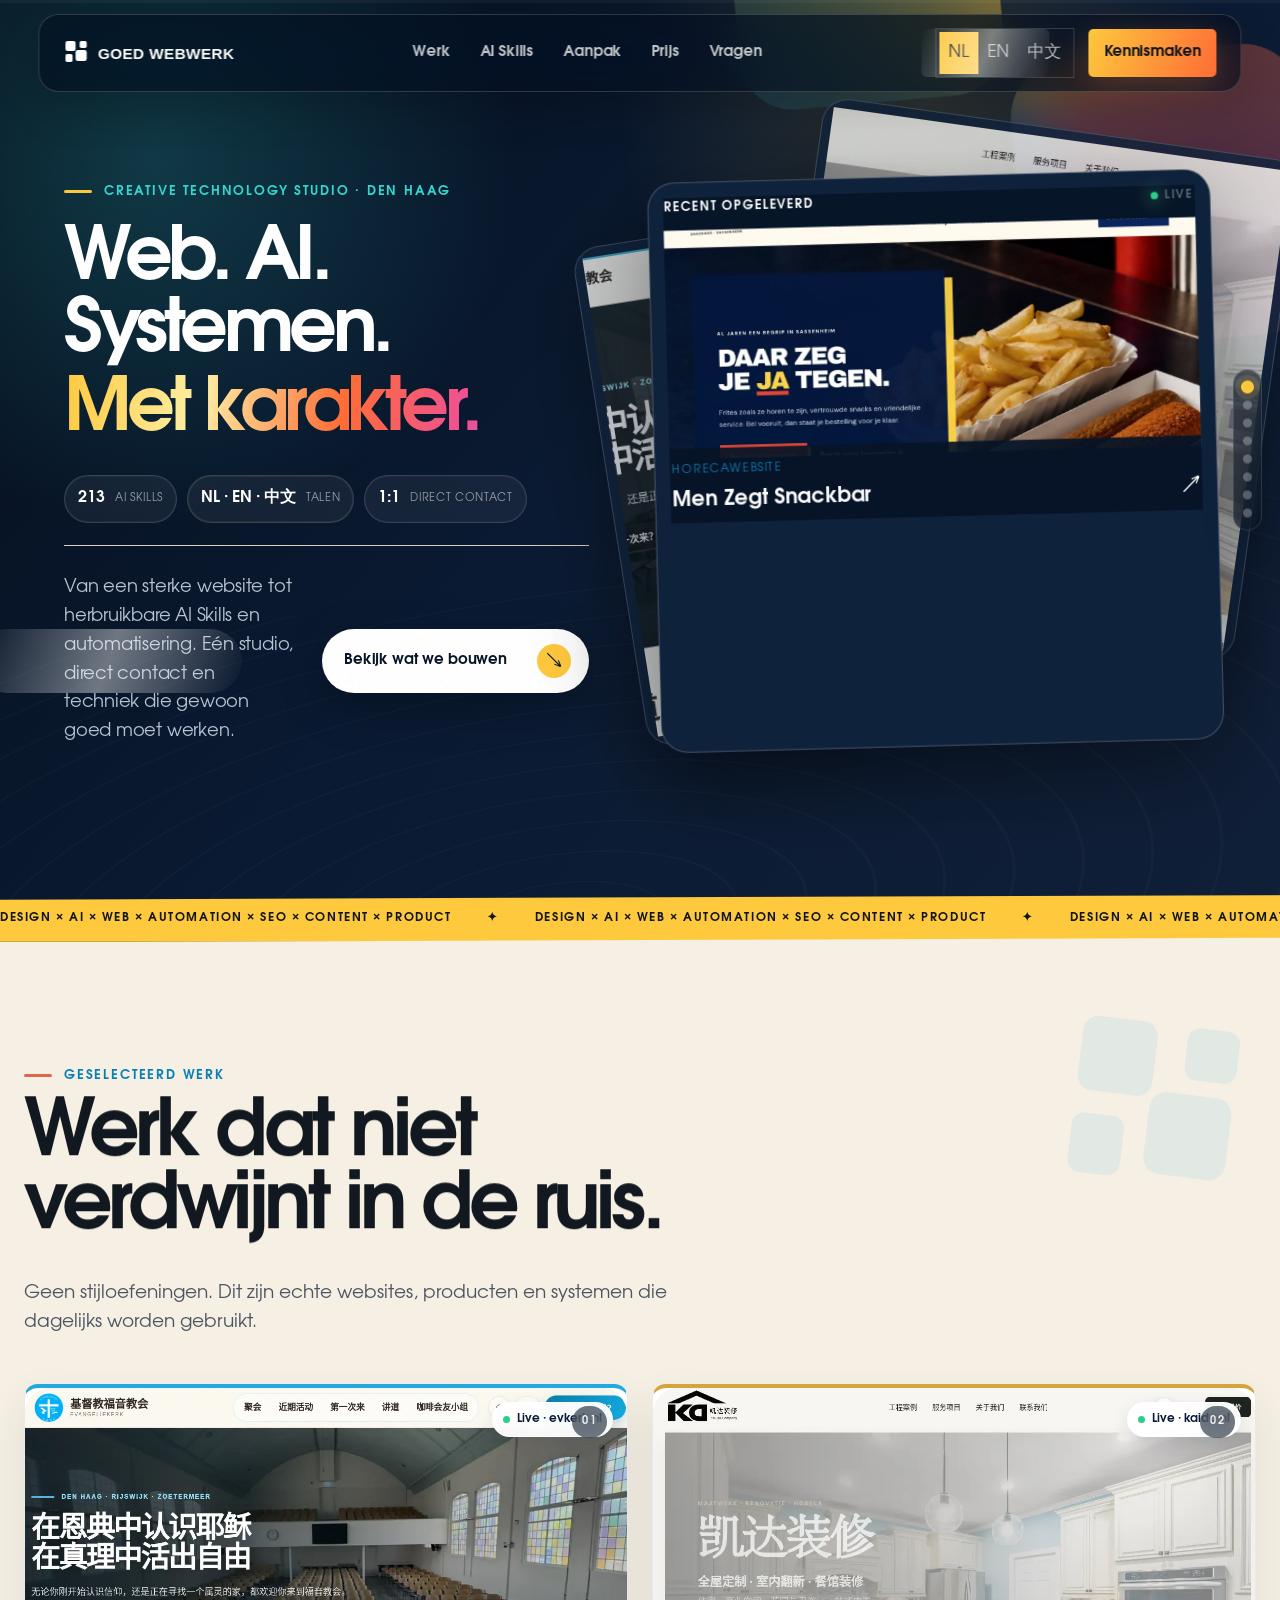
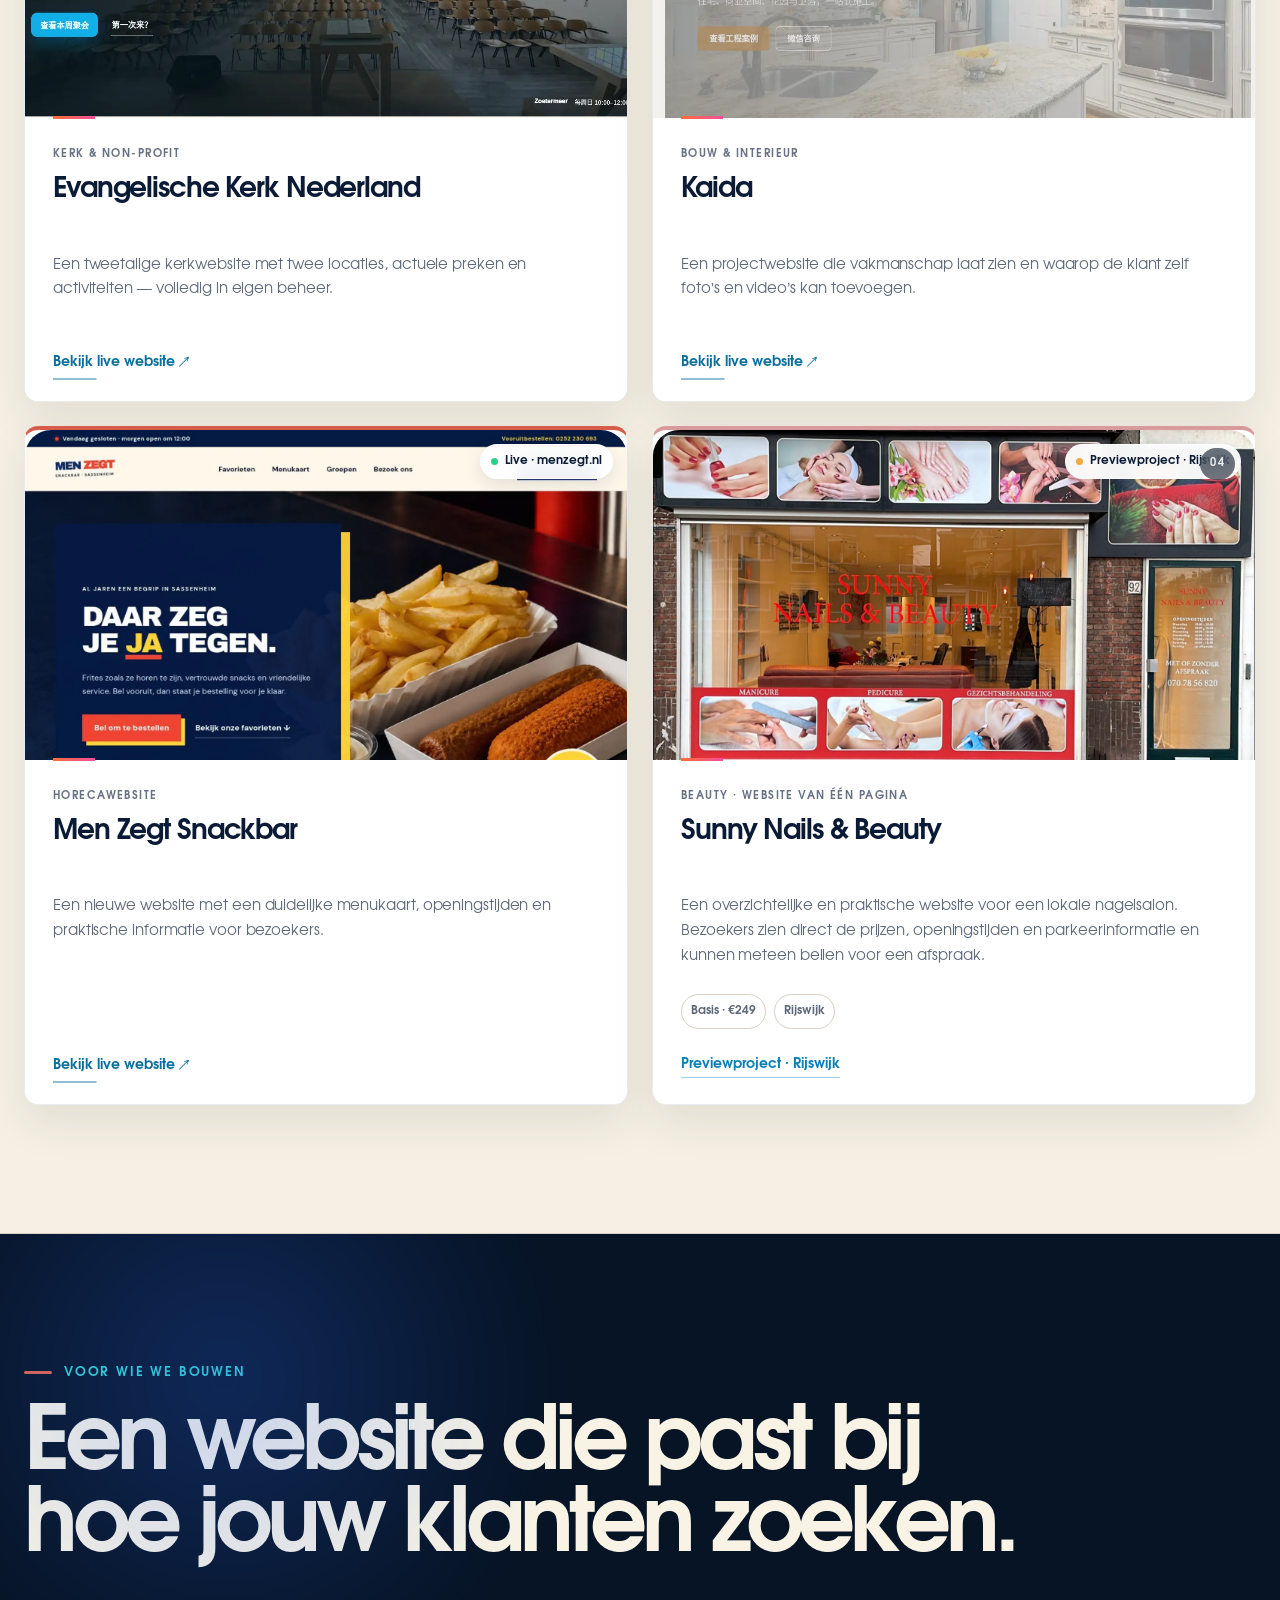
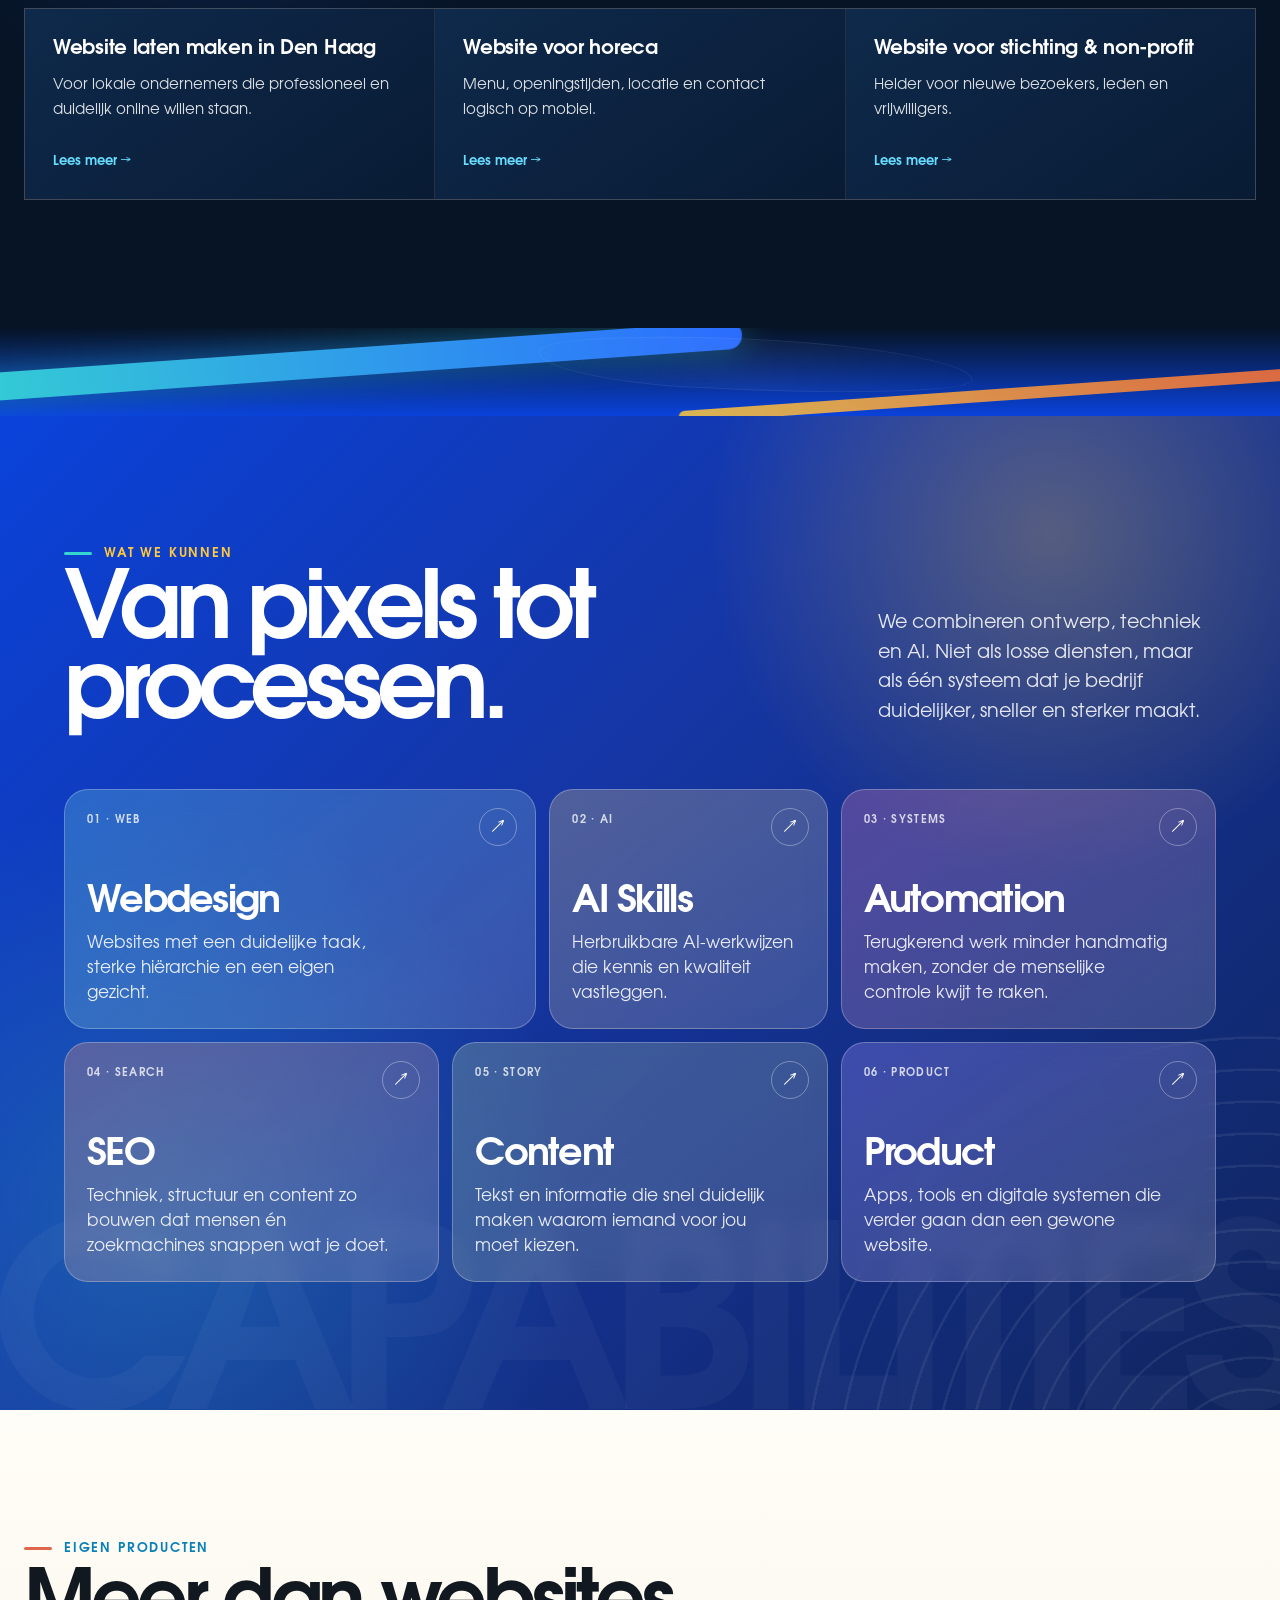
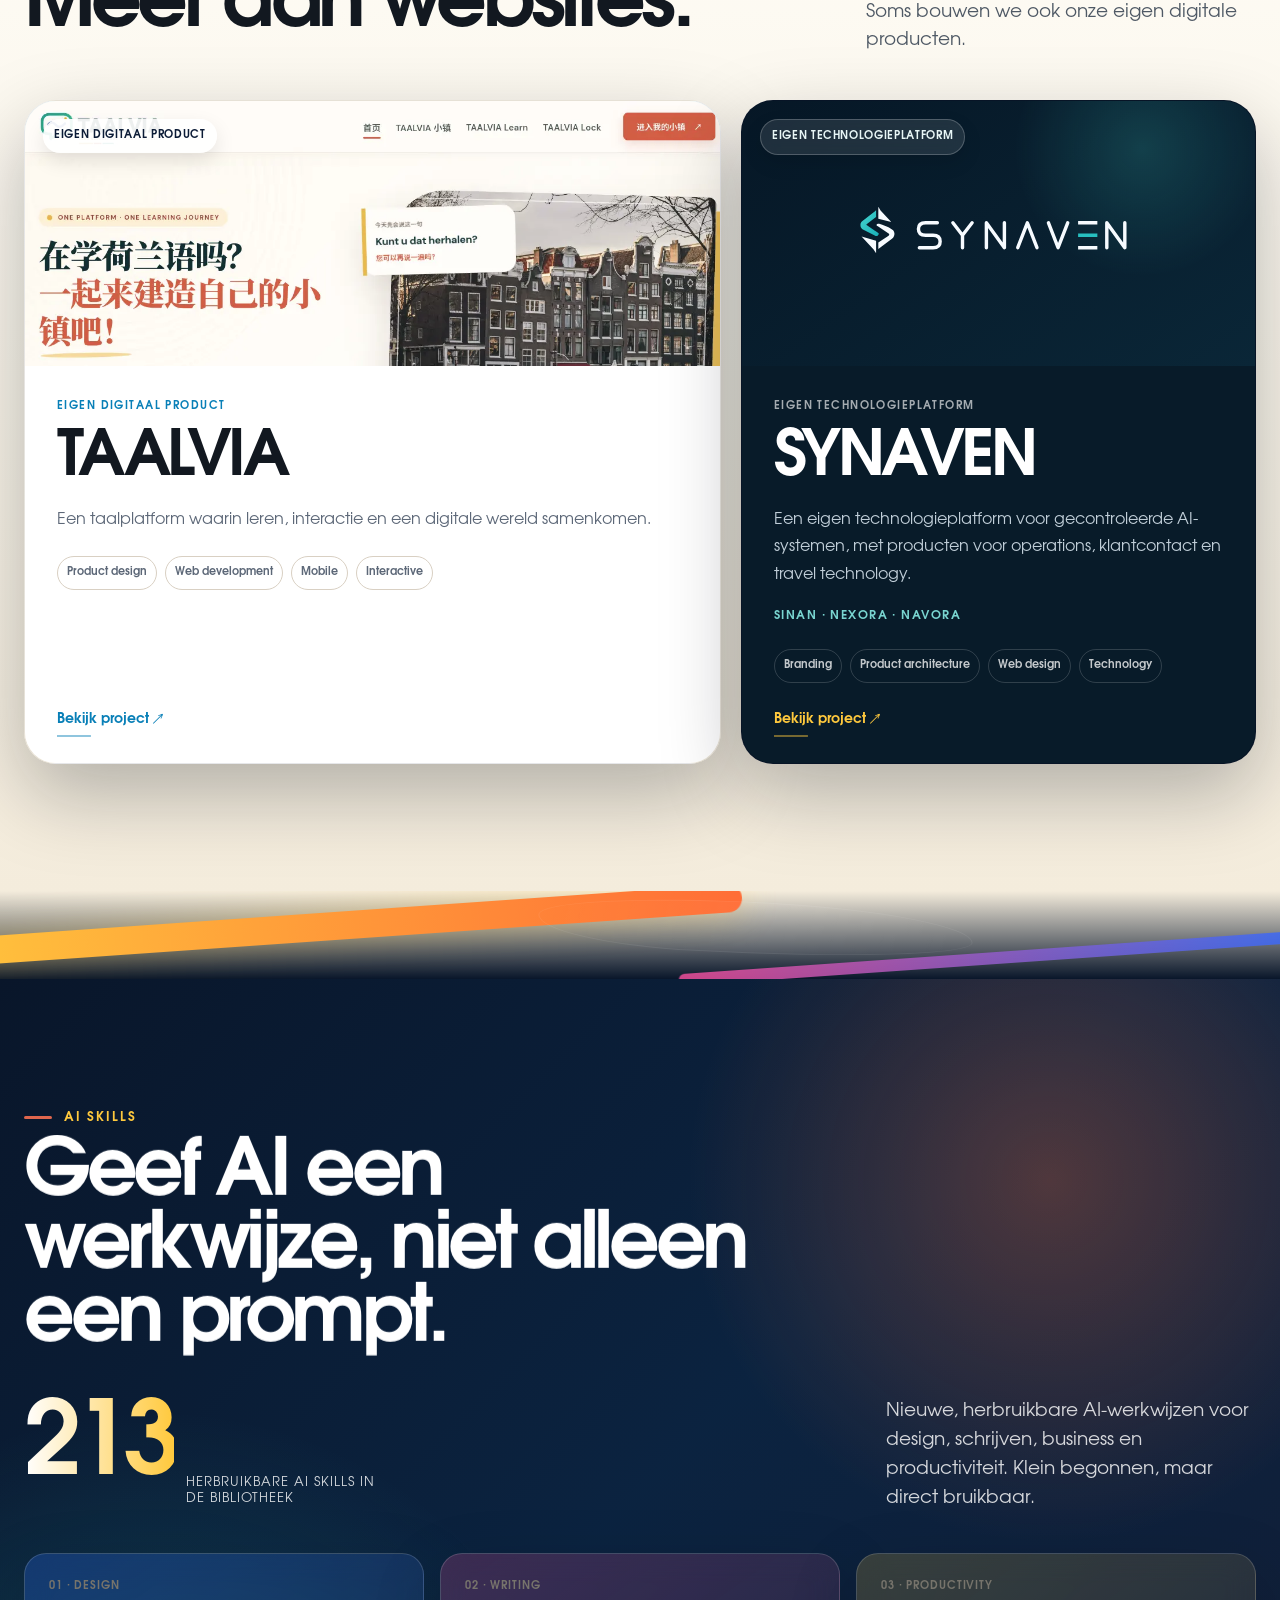
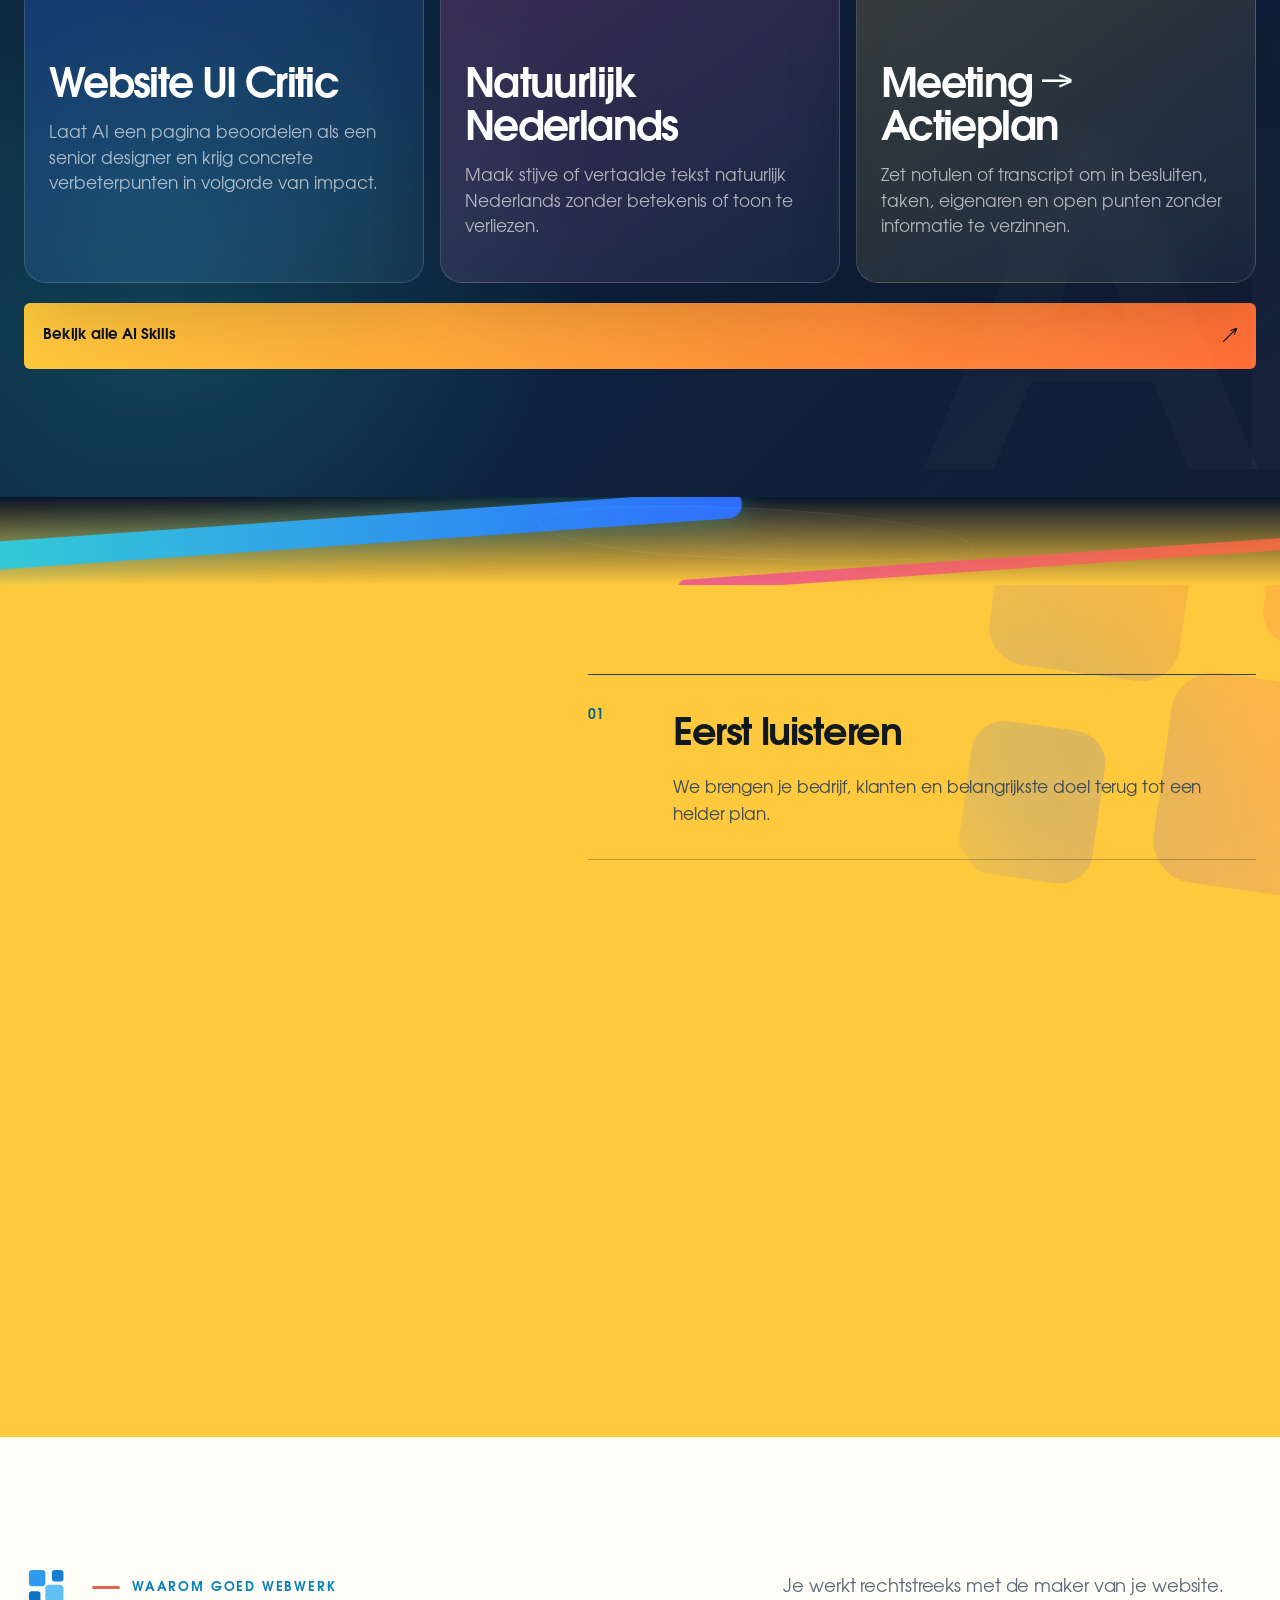
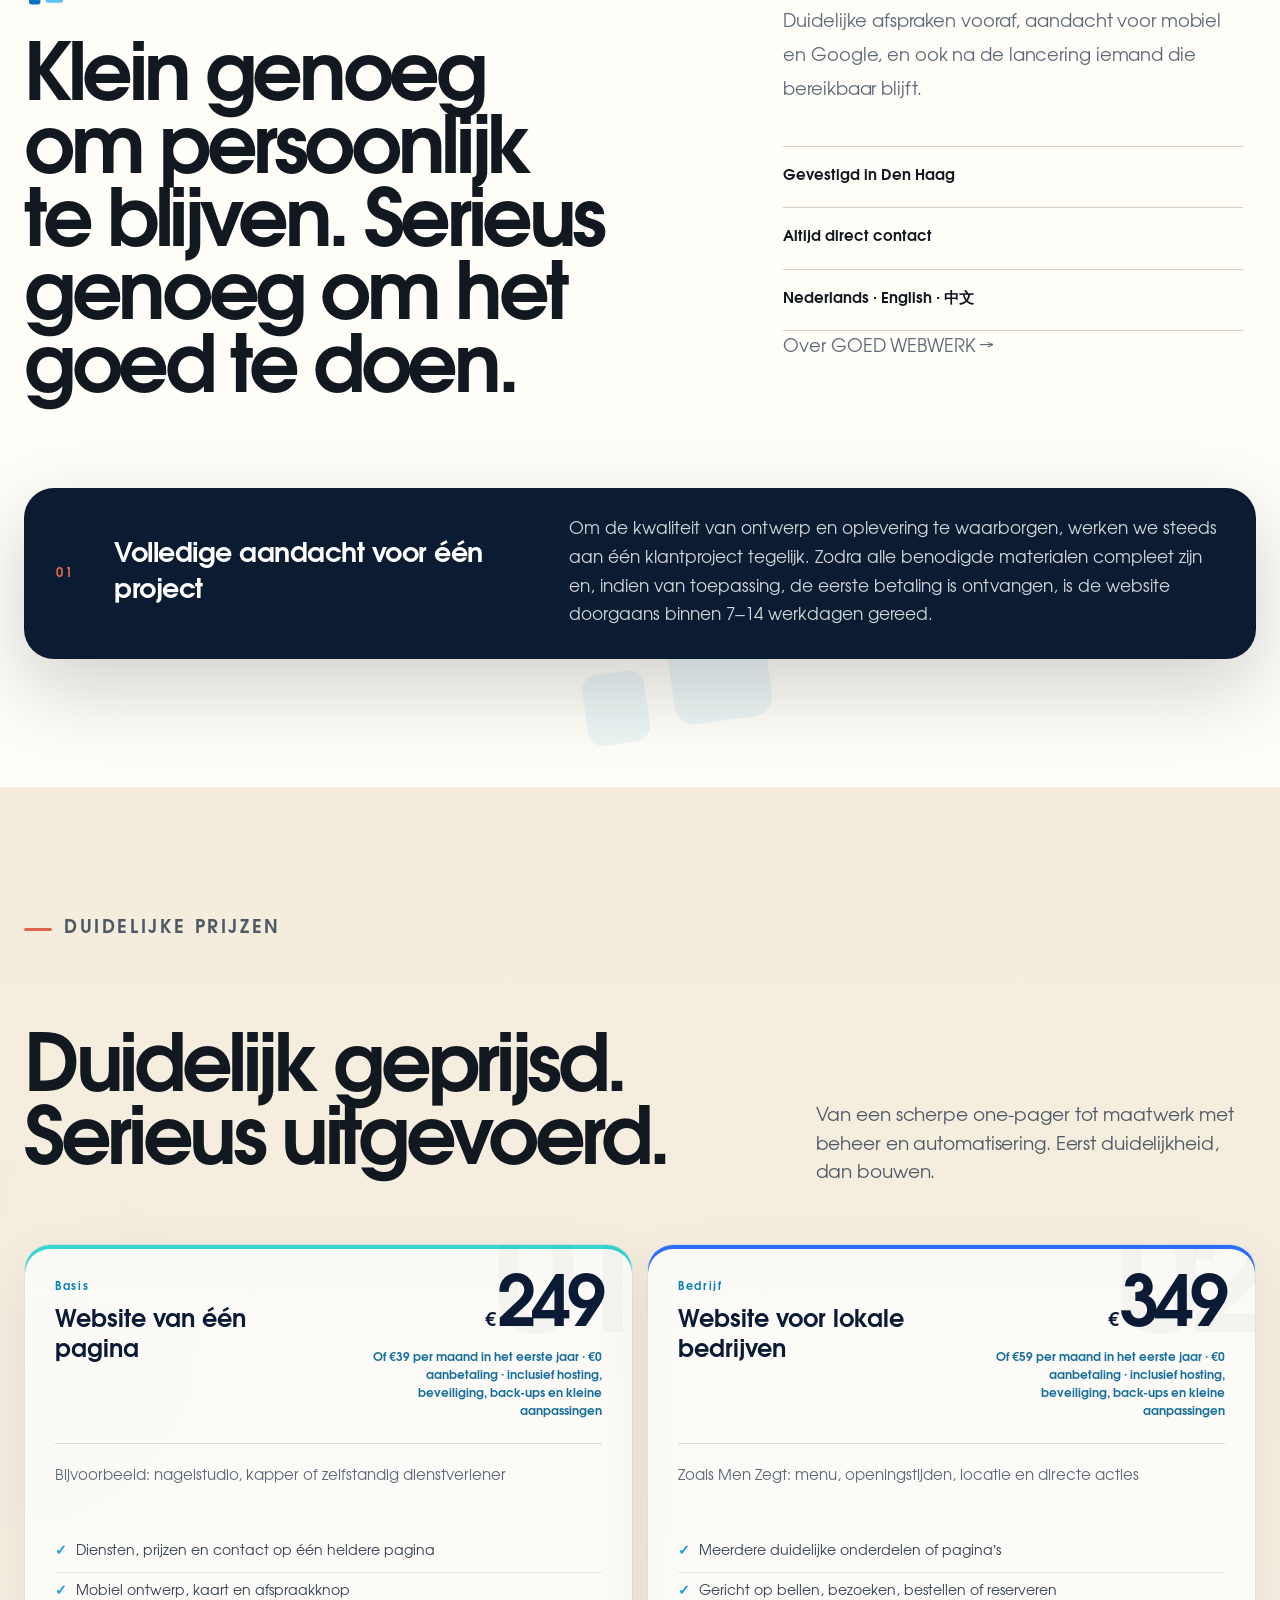
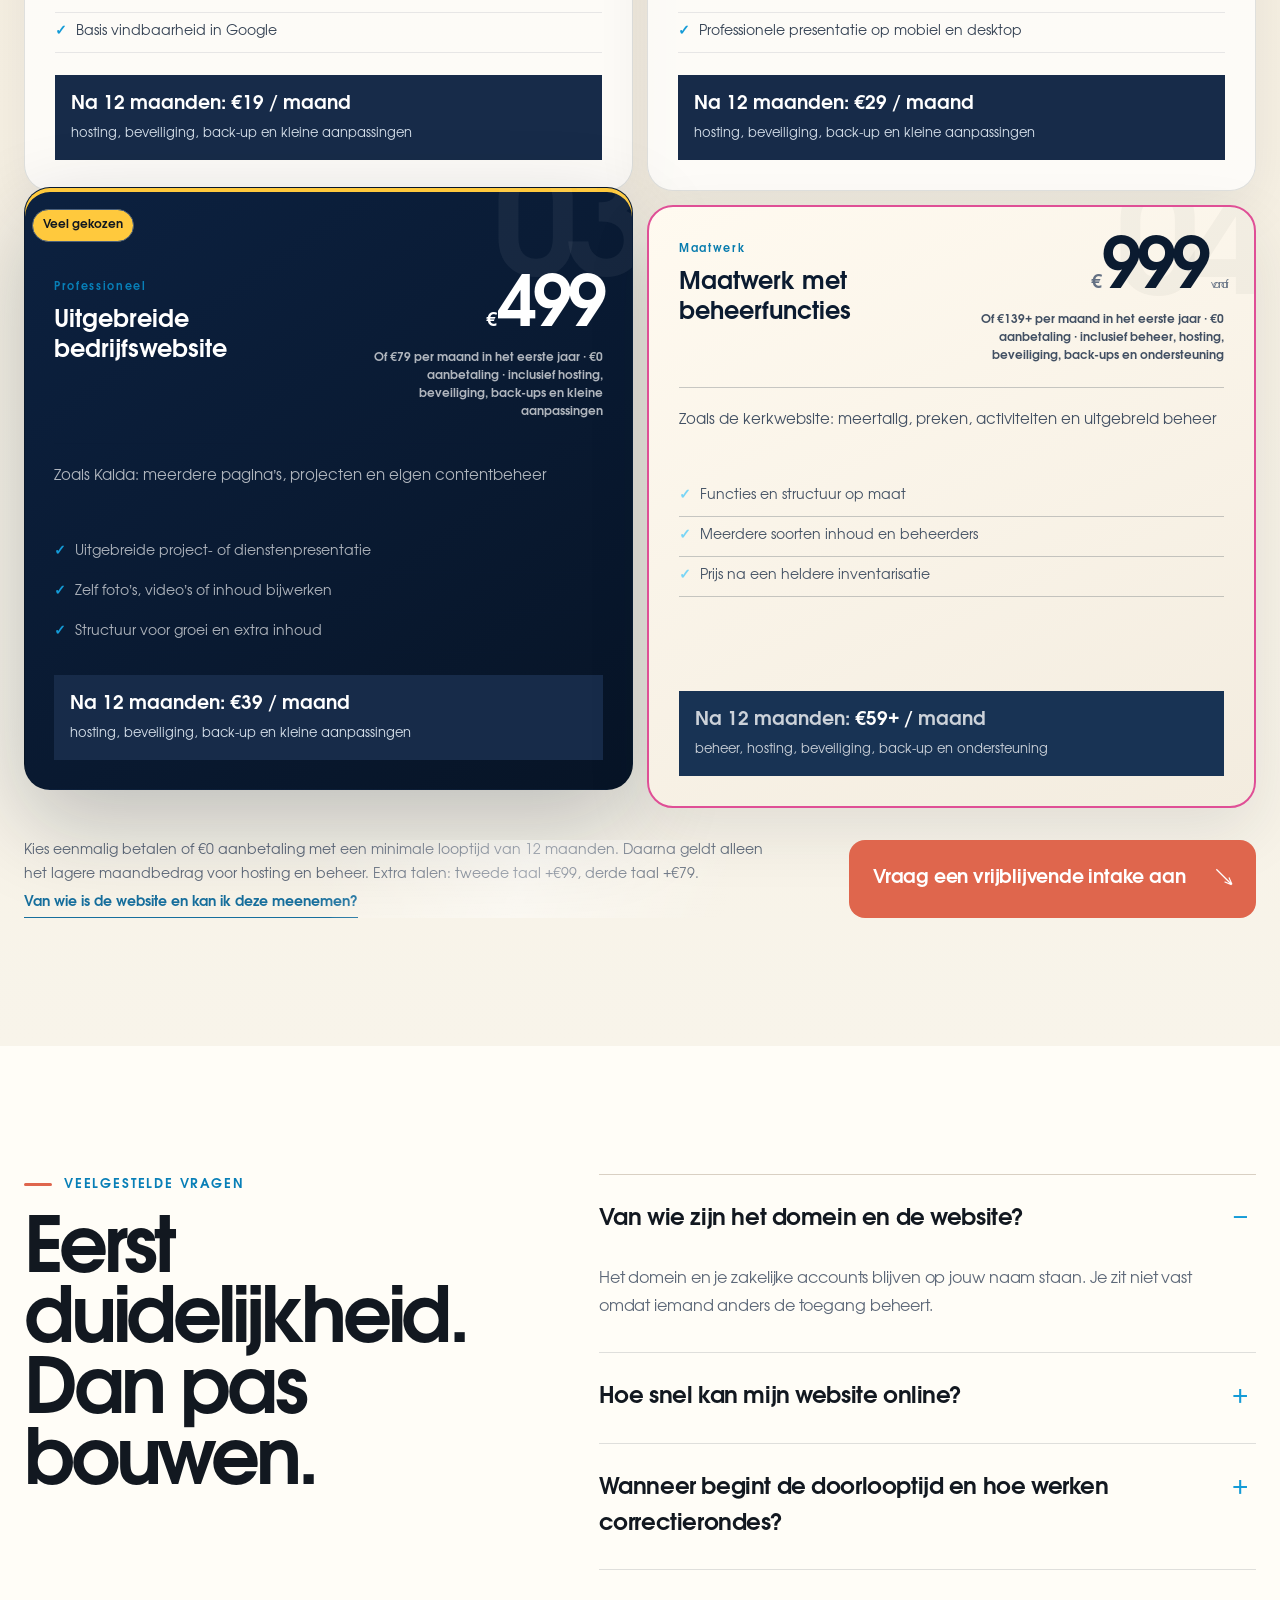
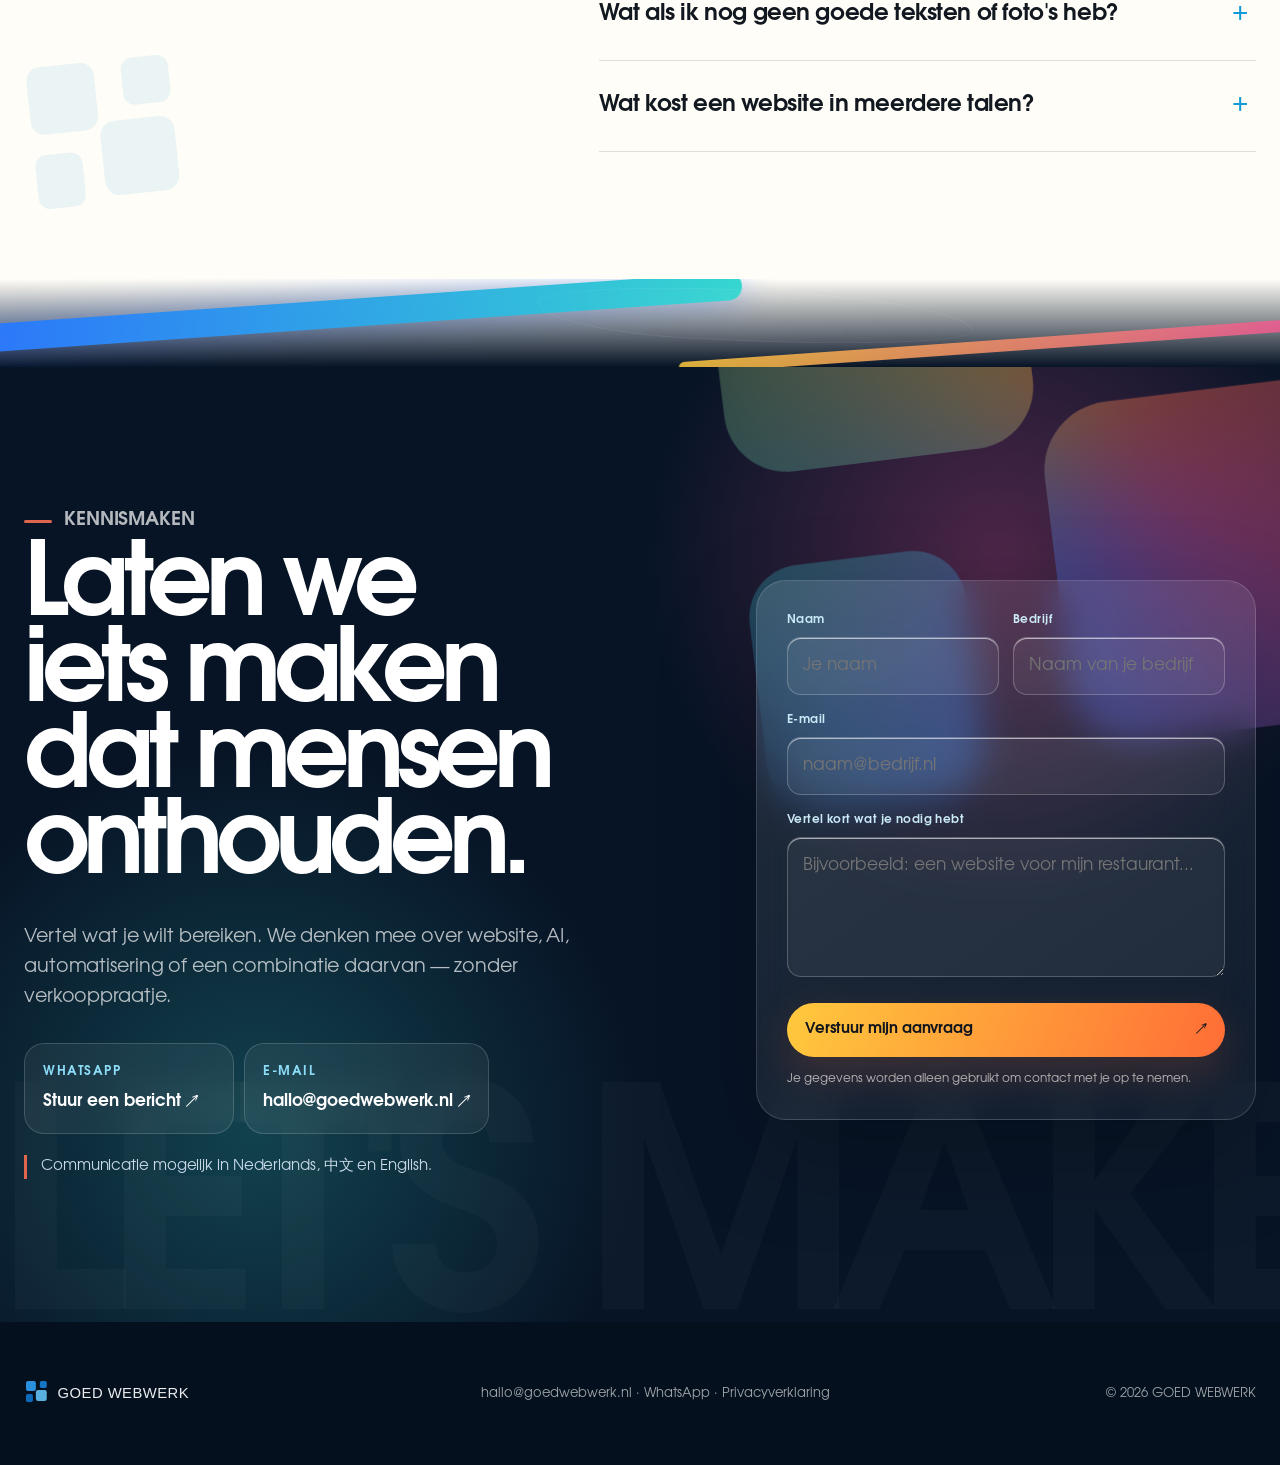
==== commit cb9cbd10: "Enable production indexing" ====
--- a/index.html
+++ b/index.html
@@ -4,7 +4,7 @@
   <meta charset="utf-8">
   <meta name="viewport" content="width=device-width, initial-scale=1">
   <meta name="description" content="GOED WEBWERK ontwerpt websites, AI Skills en digitale systemen voor ondernemers en organisaties. Direct, expressief en technisch solide — vanuit Den Haag.">
-  <meta name="robots" content="noindex, nofollow, noarchive">
+  <meta name="robots" content="index, follow">
   <title>GOED WEBWERK | Webdesign, AI Skills & digitale systemen</title>
   <link rel="canonical" href="https://goedwebwerk.nl/">
   <meta property="og:type" content="website">
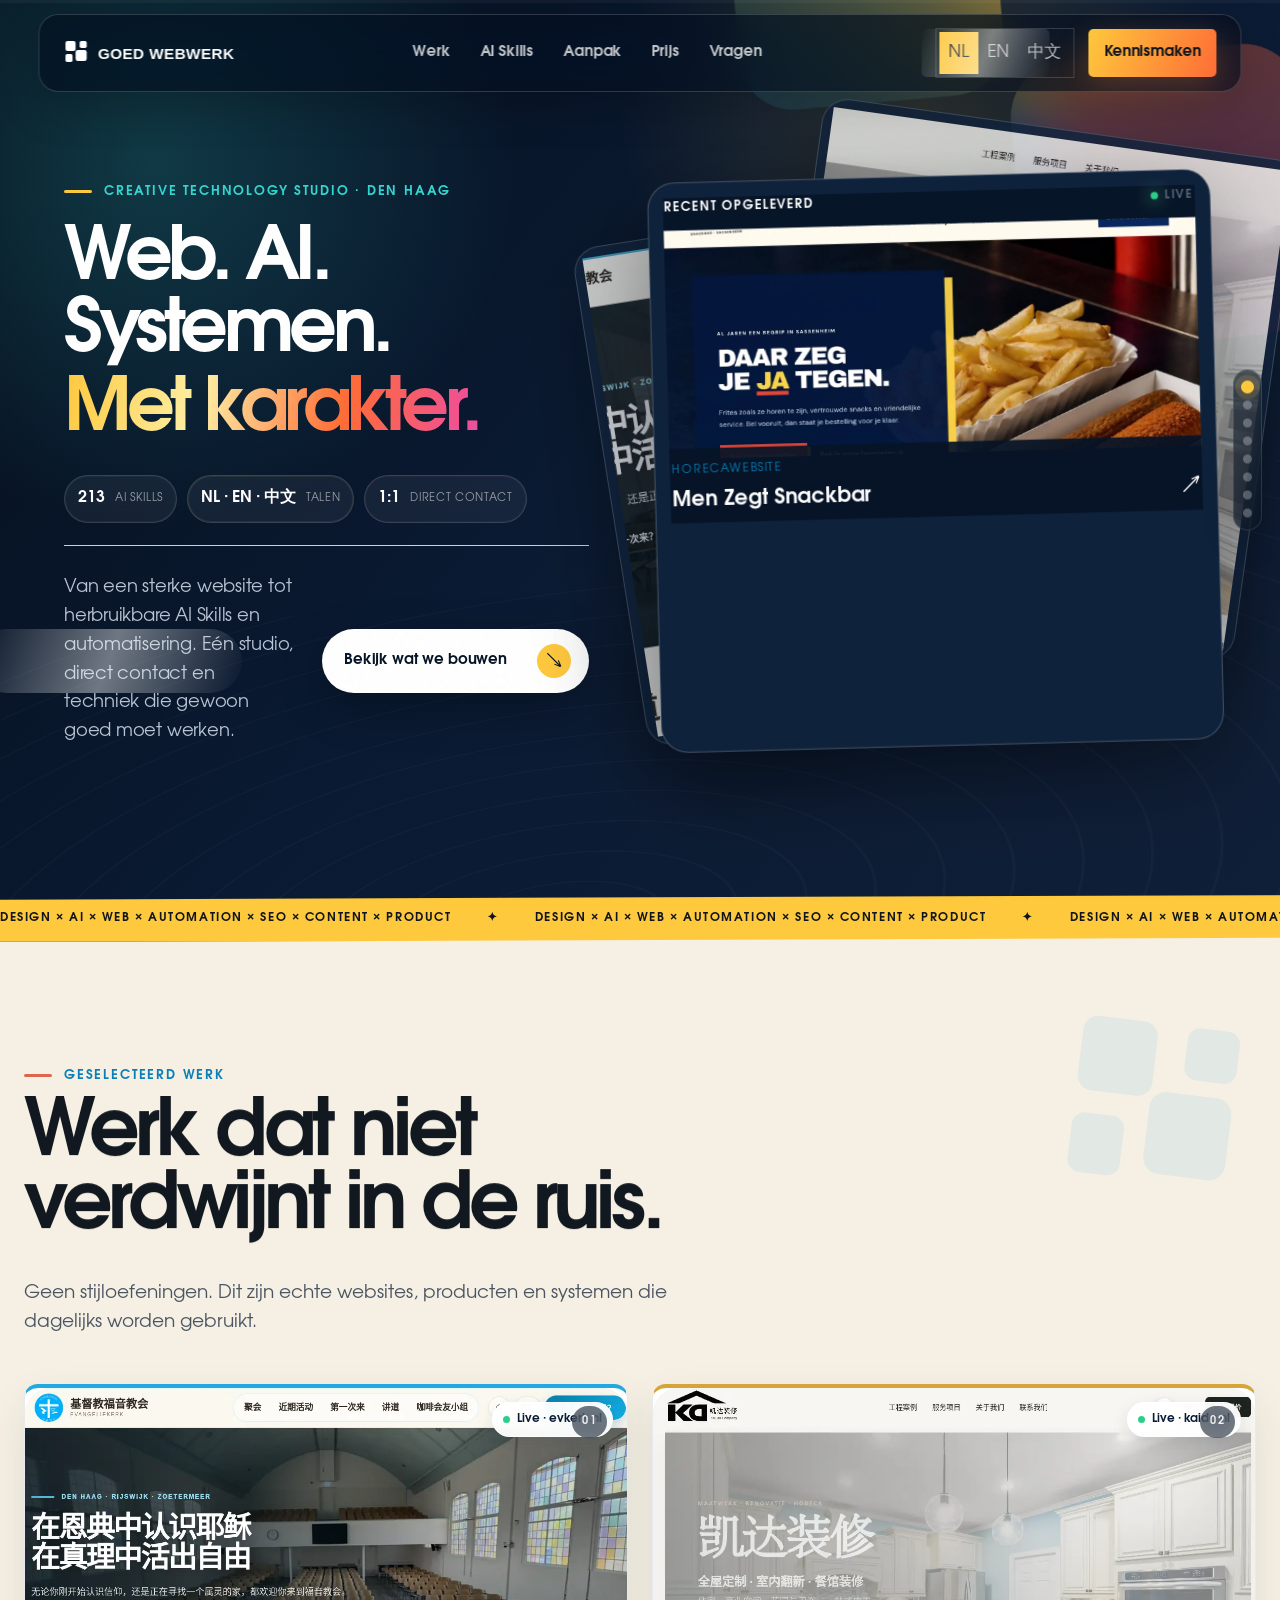
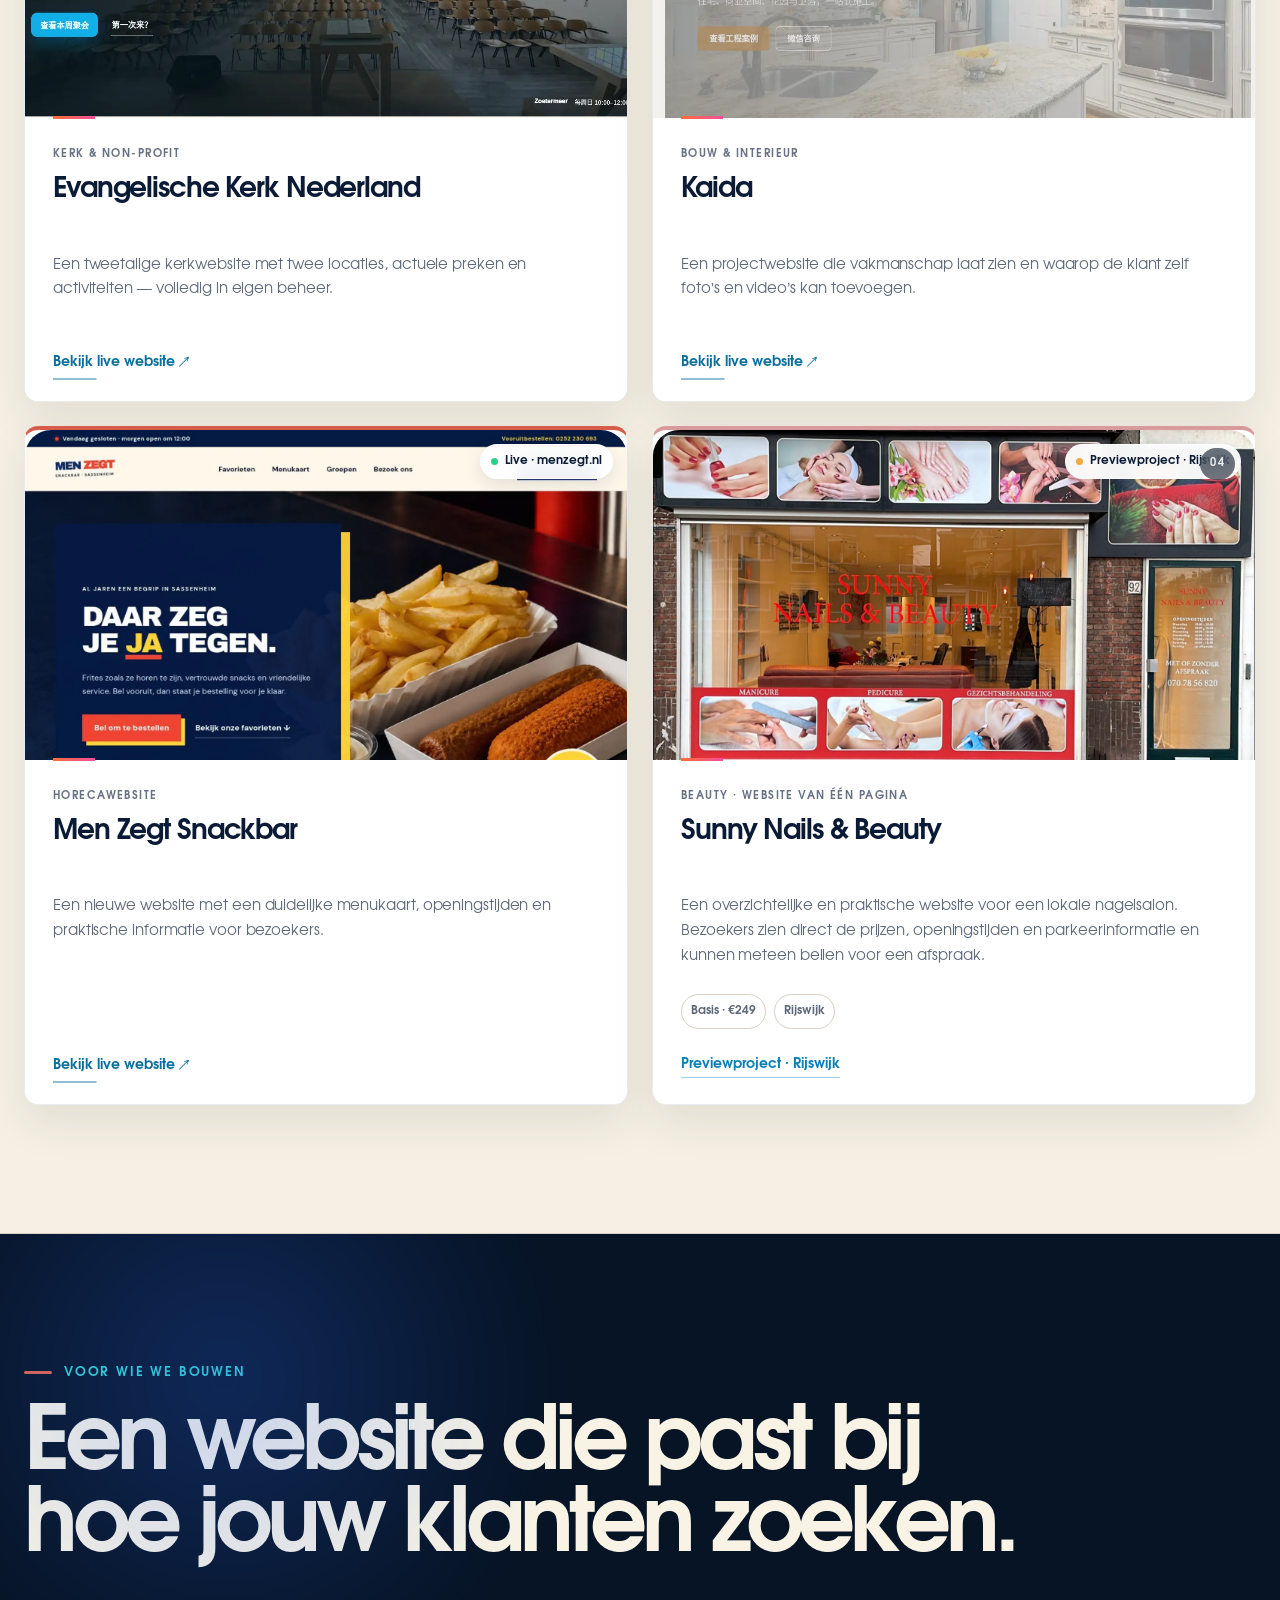
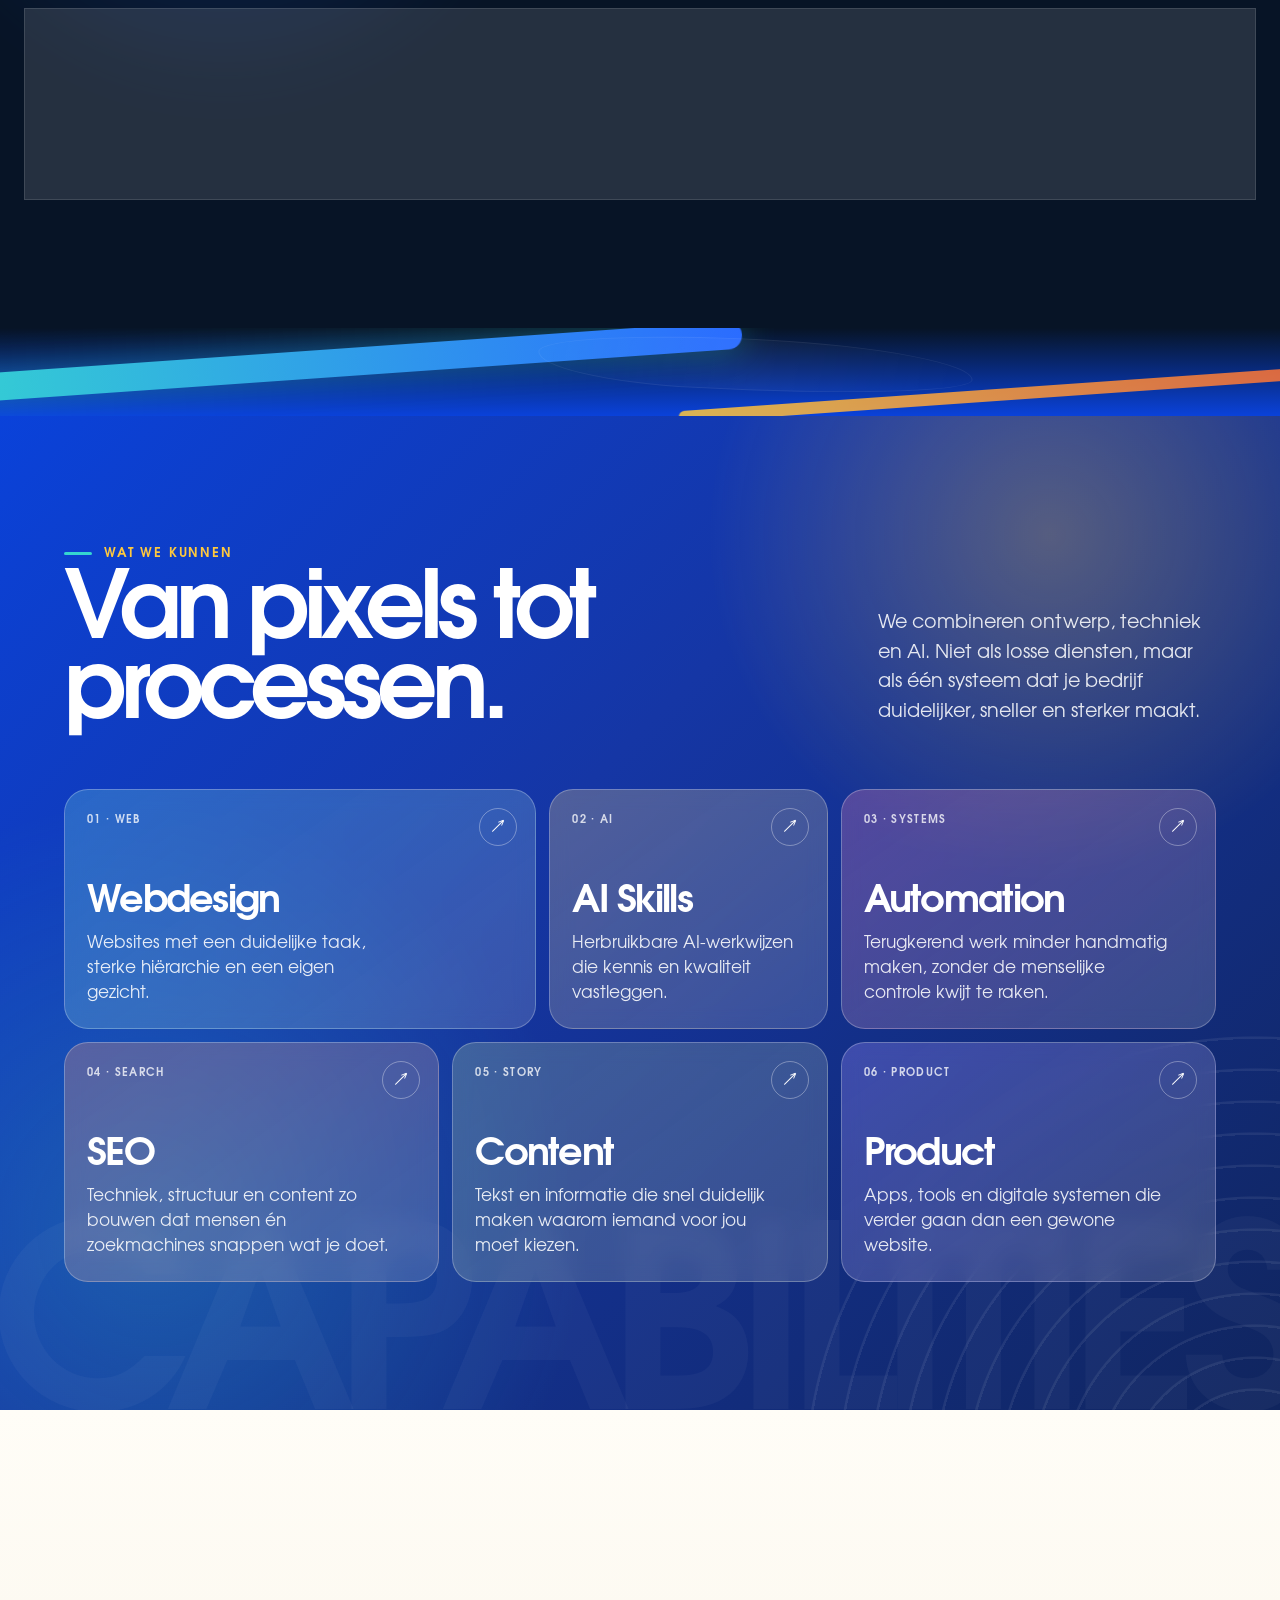
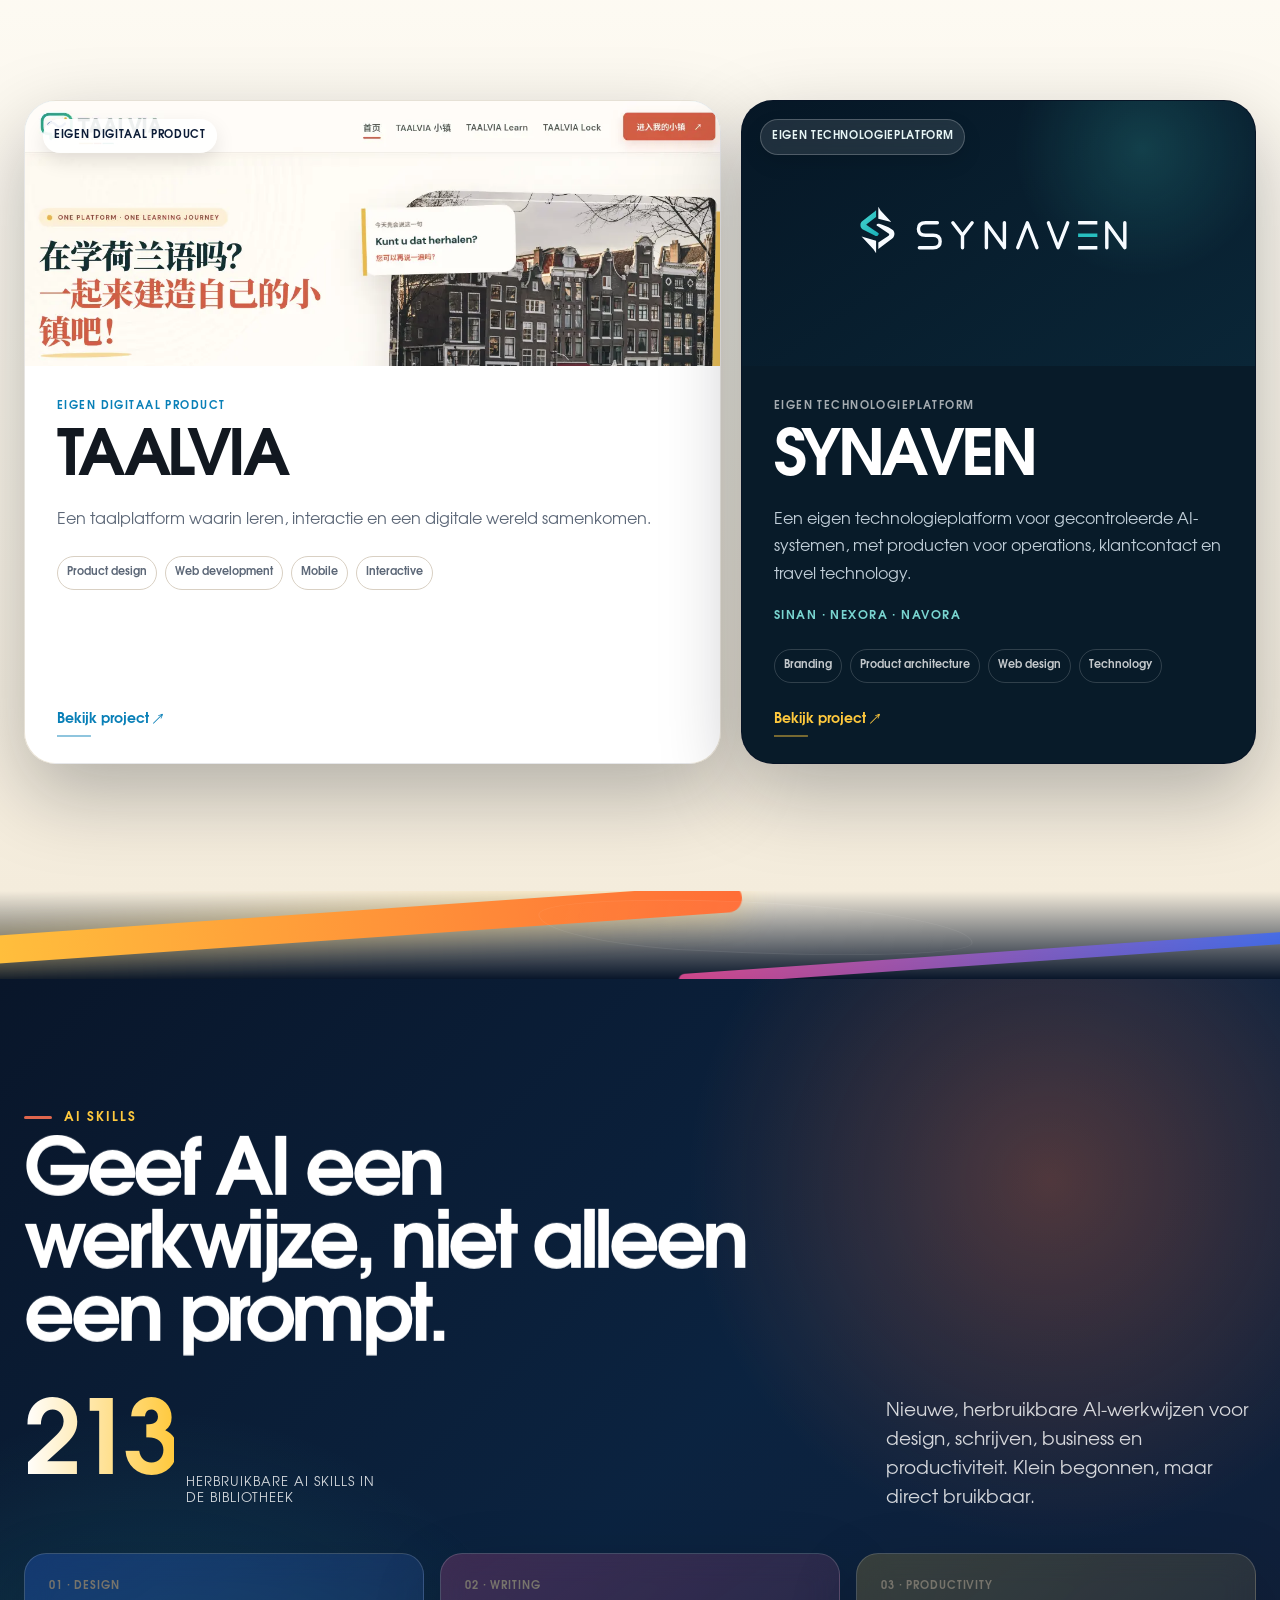
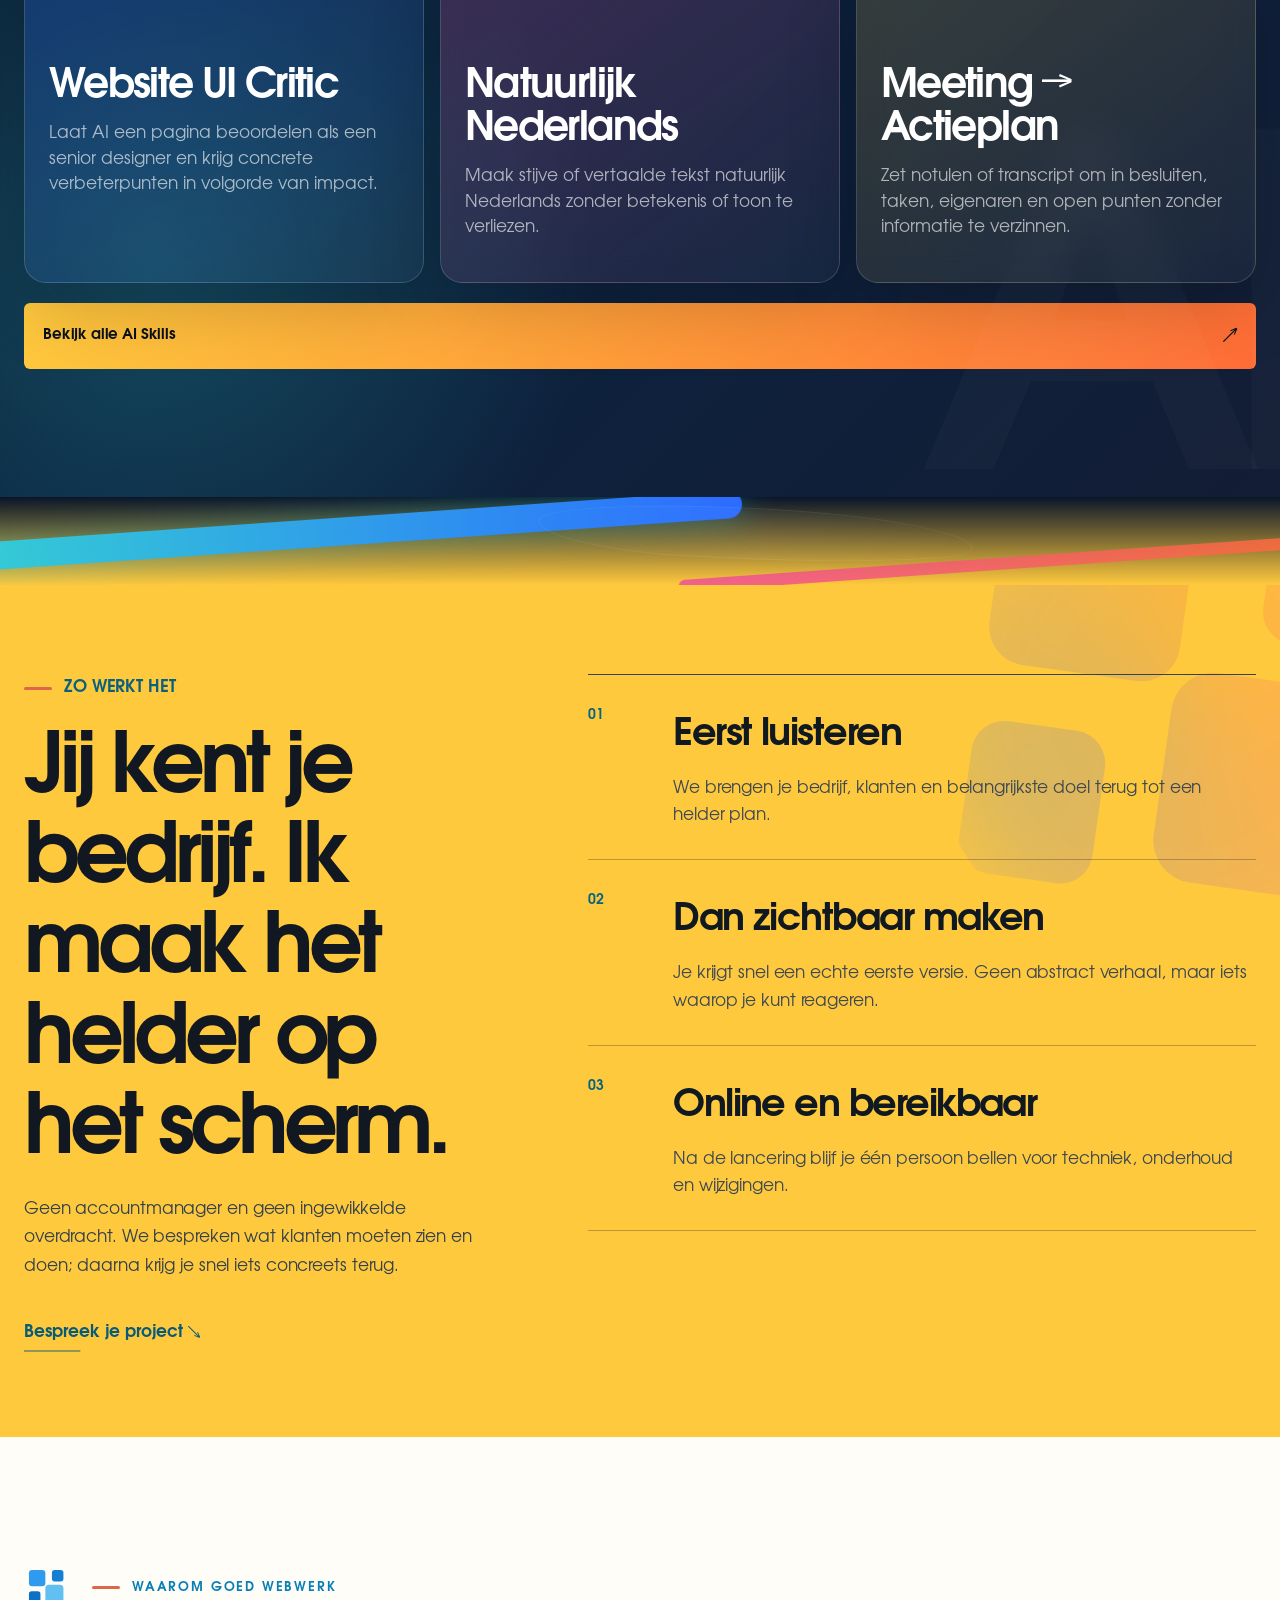
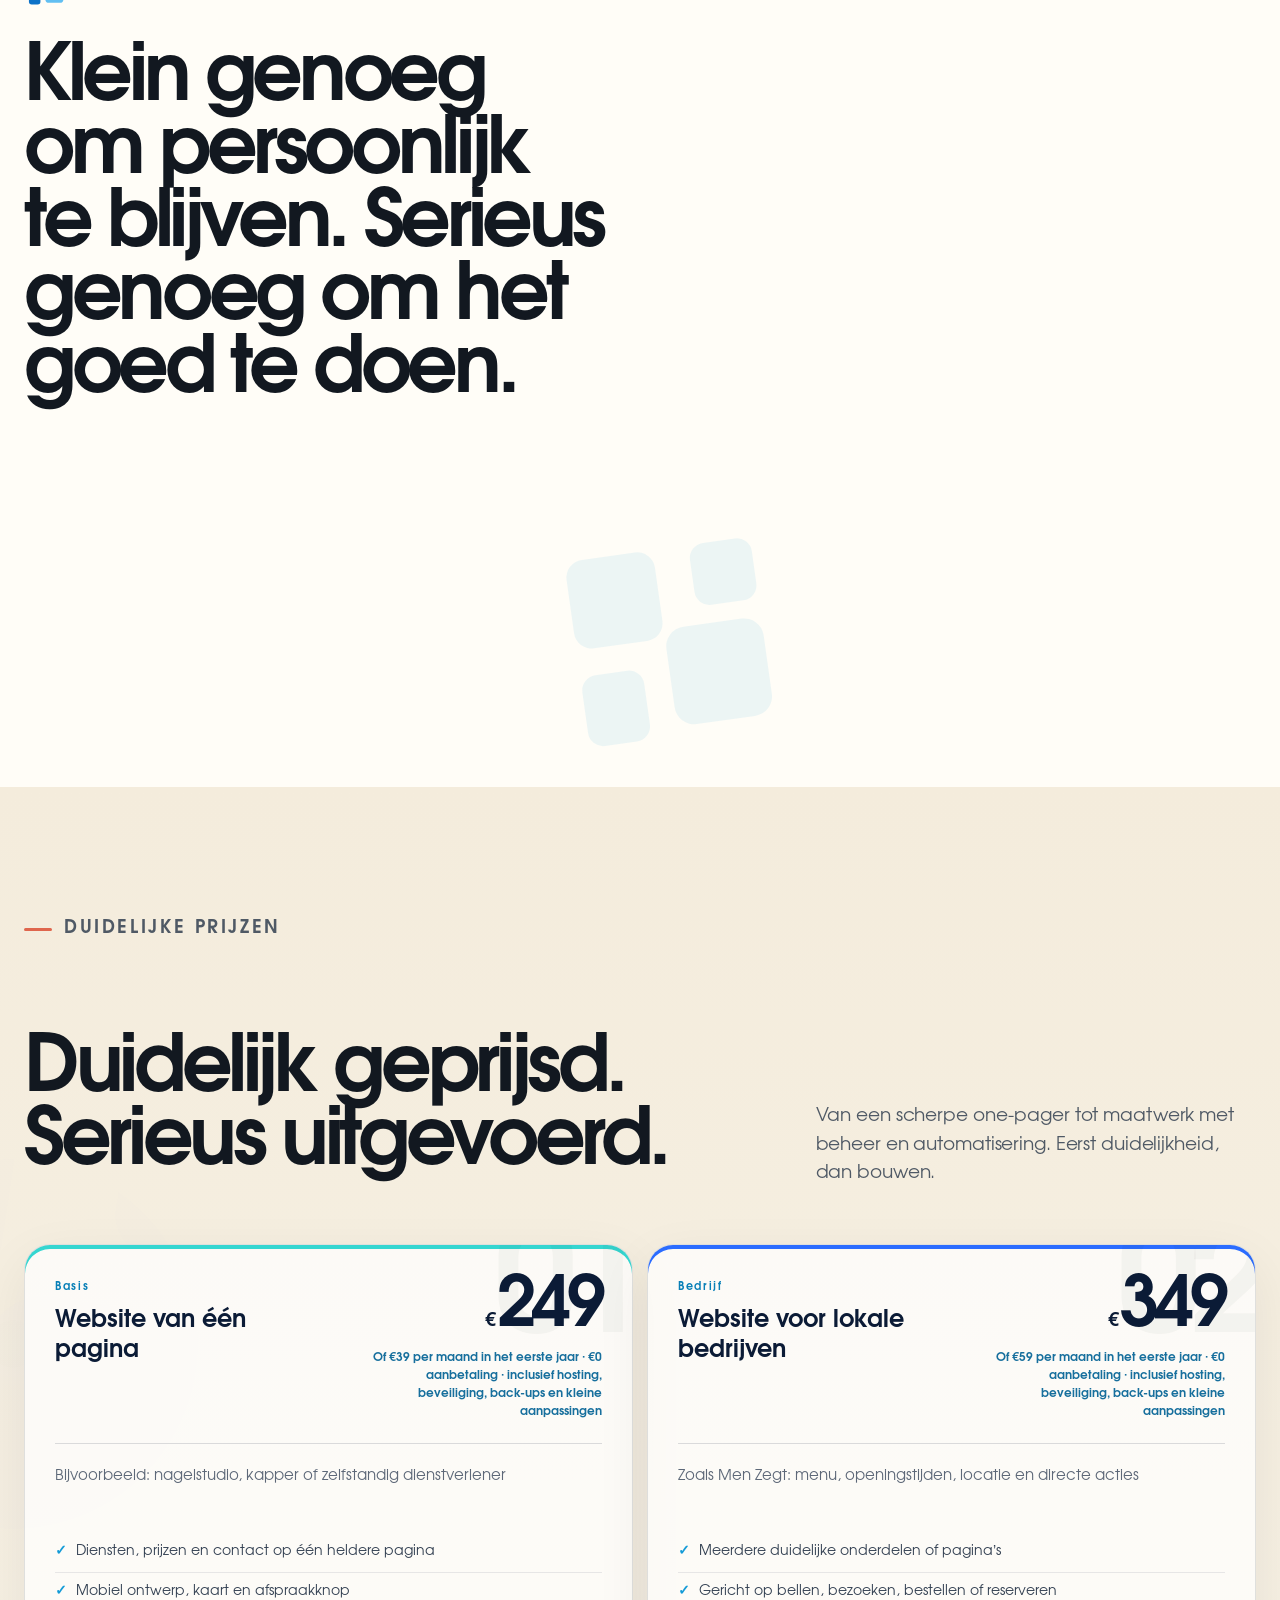
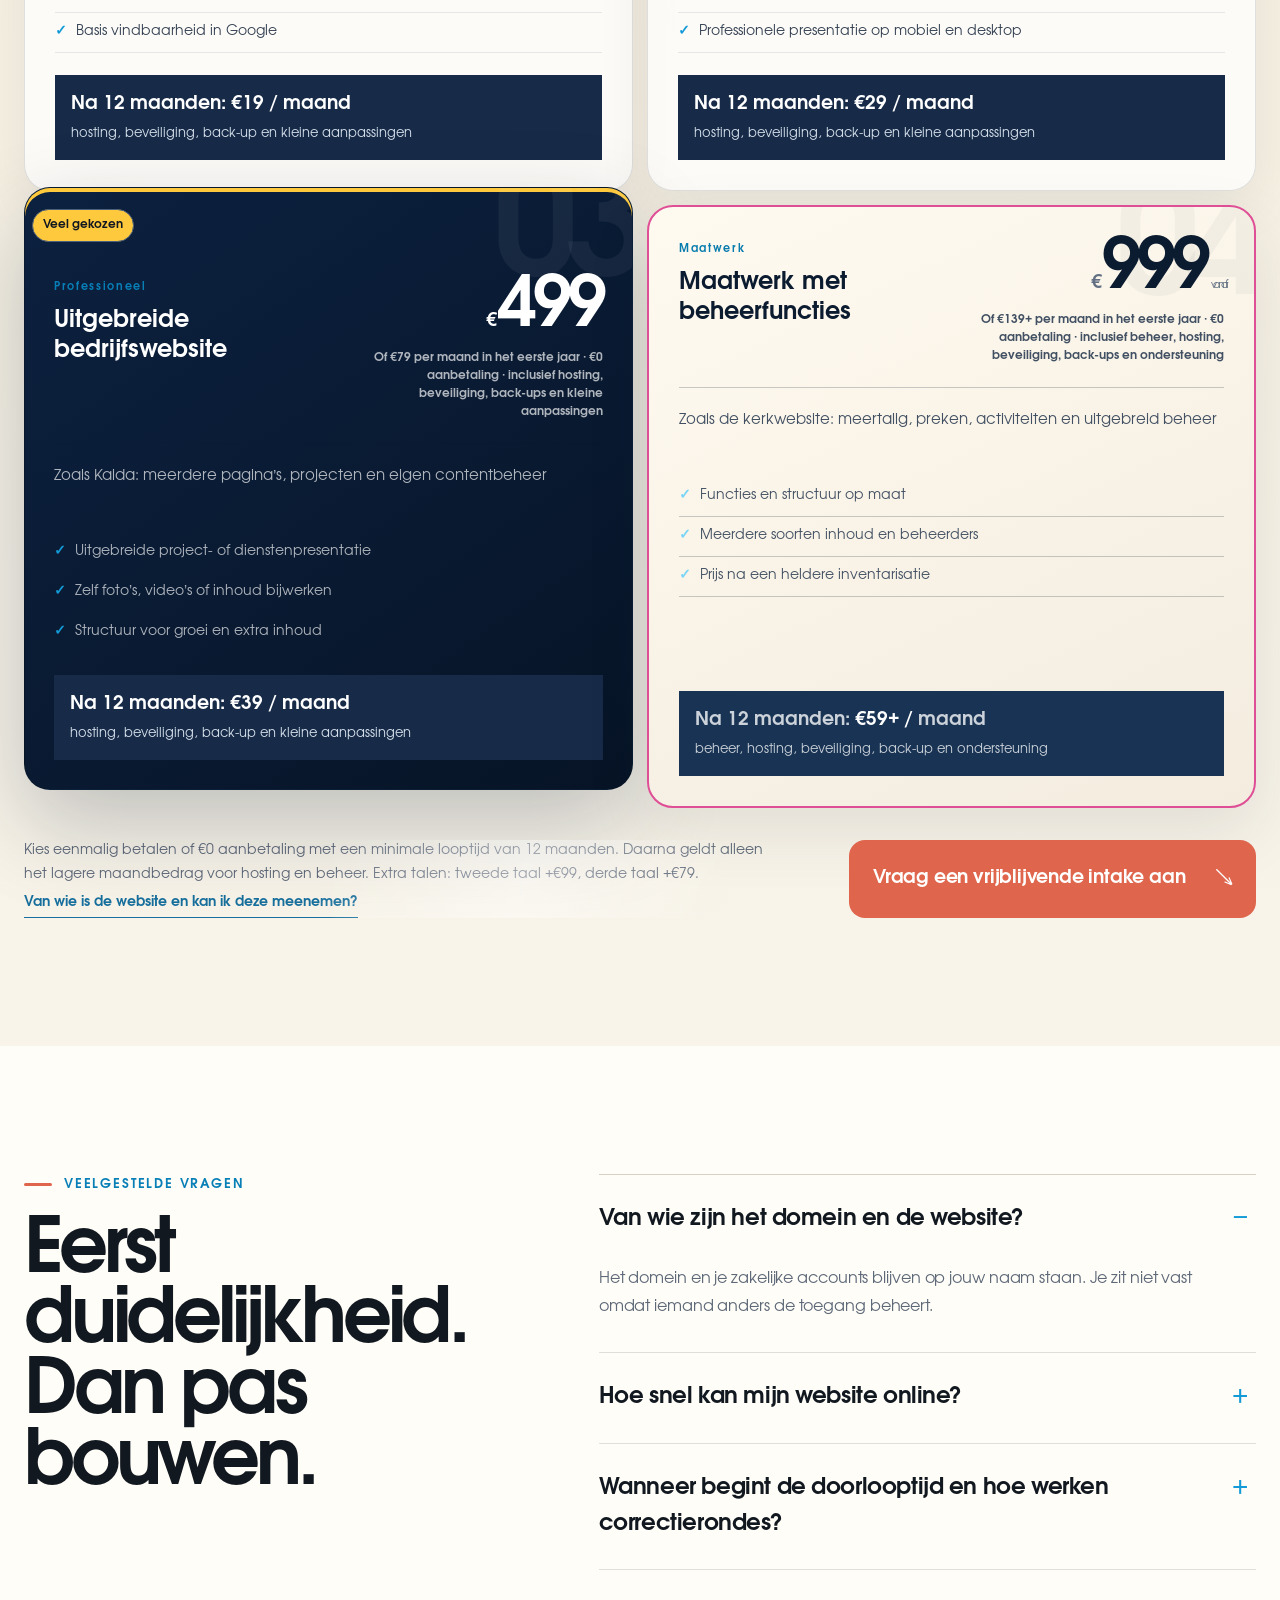
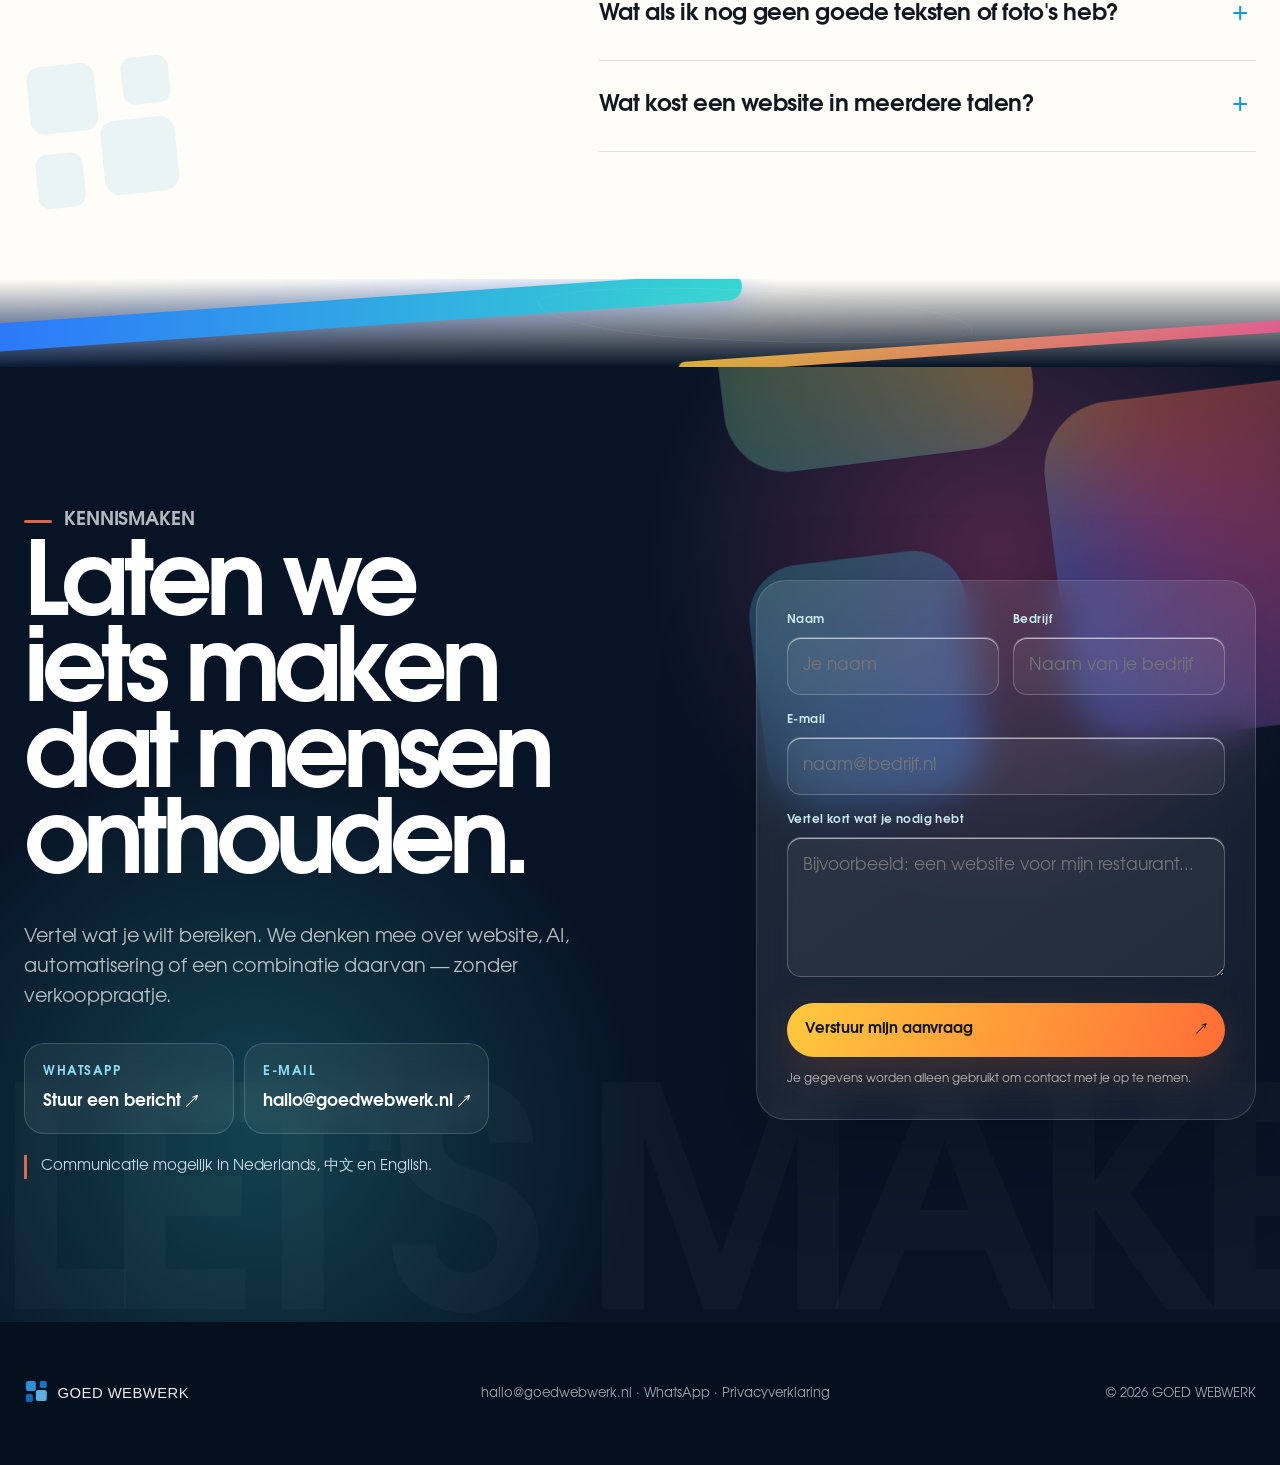
==== commit 0e8b1f19: "Publish GOED WEBWERK v8 production" ====
--- a/index.html
+++ b/index.html
@@ -112,10 +112,10 @@
   <footer><a href="#top"><img src="logo-light.svg" alt="GOED WEBWERK"></a><p><a href="mailto:hallo@goedwebwerk.nl">hallo@goedwebwerk.nl</a> · <a href="https://wa.me/31617493457">WhatsApp</a> · <a href="/privacyverklaring/">Privacyverklaring</a></p><p>© <span id="year"></span> GOED WEBWERK</p></footer>
   <script type="application/ld+json">{"@context":"https://schema.org","@graph":[{"@type":"WebSite","@id":"https://goedwebwerk.nl/#website","url":"https://goedwebwerk.nl/","name":"GOED WEBWERK","publisher":{"@id":"https://goedwebwerk.nl/#business"},"inLanguage":["nl","en","zh"]},{"@type":["Organization","ProfessionalService"],"@id":"https://goedwebwerk.nl/#business","name":"GOED WEBWERK","url":"https://goedwebwerk.nl/","mainEntityOfPage":"https://goedwebwerk.nl/over-goed-webwerk/","logo":{"@type":"ImageObject","url":"https://goedwebwerk.nl/logo.svg","caption":"GOED WEBWERK"},"description":"GOED WEBWERK is een creative technology studio in Den Haag voor webdesign, AI Skills, automatisering en digitale systemen.","email":"hallo@goedwebwerk.nl","telephone":"+31617493457","address":{"@type":"PostalAddress","addressLocality":"Den Haag","addressRegion":"Zuid-Holland","addressCountry":"NL"},"areaServed":{"@type":"AdministrativeArea","name":"Den Haag en omgeving"},"priceRange":"€249–€999+","knowsLanguage":["nl","en","zh"],"knowsAbout":["Webdesign","AI Skills","Automatisering","SEO","Content","Digitale producten"]},{"@type":"WebPage","@id":"https://goedwebwerk.nl/#page","url":"https://goedwebwerk.nl/","name":"GOED WEBWERK | Webdesign, AI Skills & digitale systemen","isPartOf":{"@id":"https://goedwebwerk.nl/#website"},"about":{"@id":"https://goedwebwerk.nl/#business"}}]}</script>
   <script src="site-v2.js?v=79"></script>
-  <script src="site-v3.js?v=3"></script>
+  <script src="site-v3.js?v=4"></script>
   <script src="site-v3-1.js?v=3"></script>
   <script src="site-v3-2.js?v=1"></script>
-  <script src="site-home-v6.js?v=2"></script>
-  <script src="site-home-v8.js?v=1"></script>
+  <script src="site-home-v6.js?v=3"></script>
+  <script src="site-home-v8.js?v=2"></script>
 </body>
 </html>
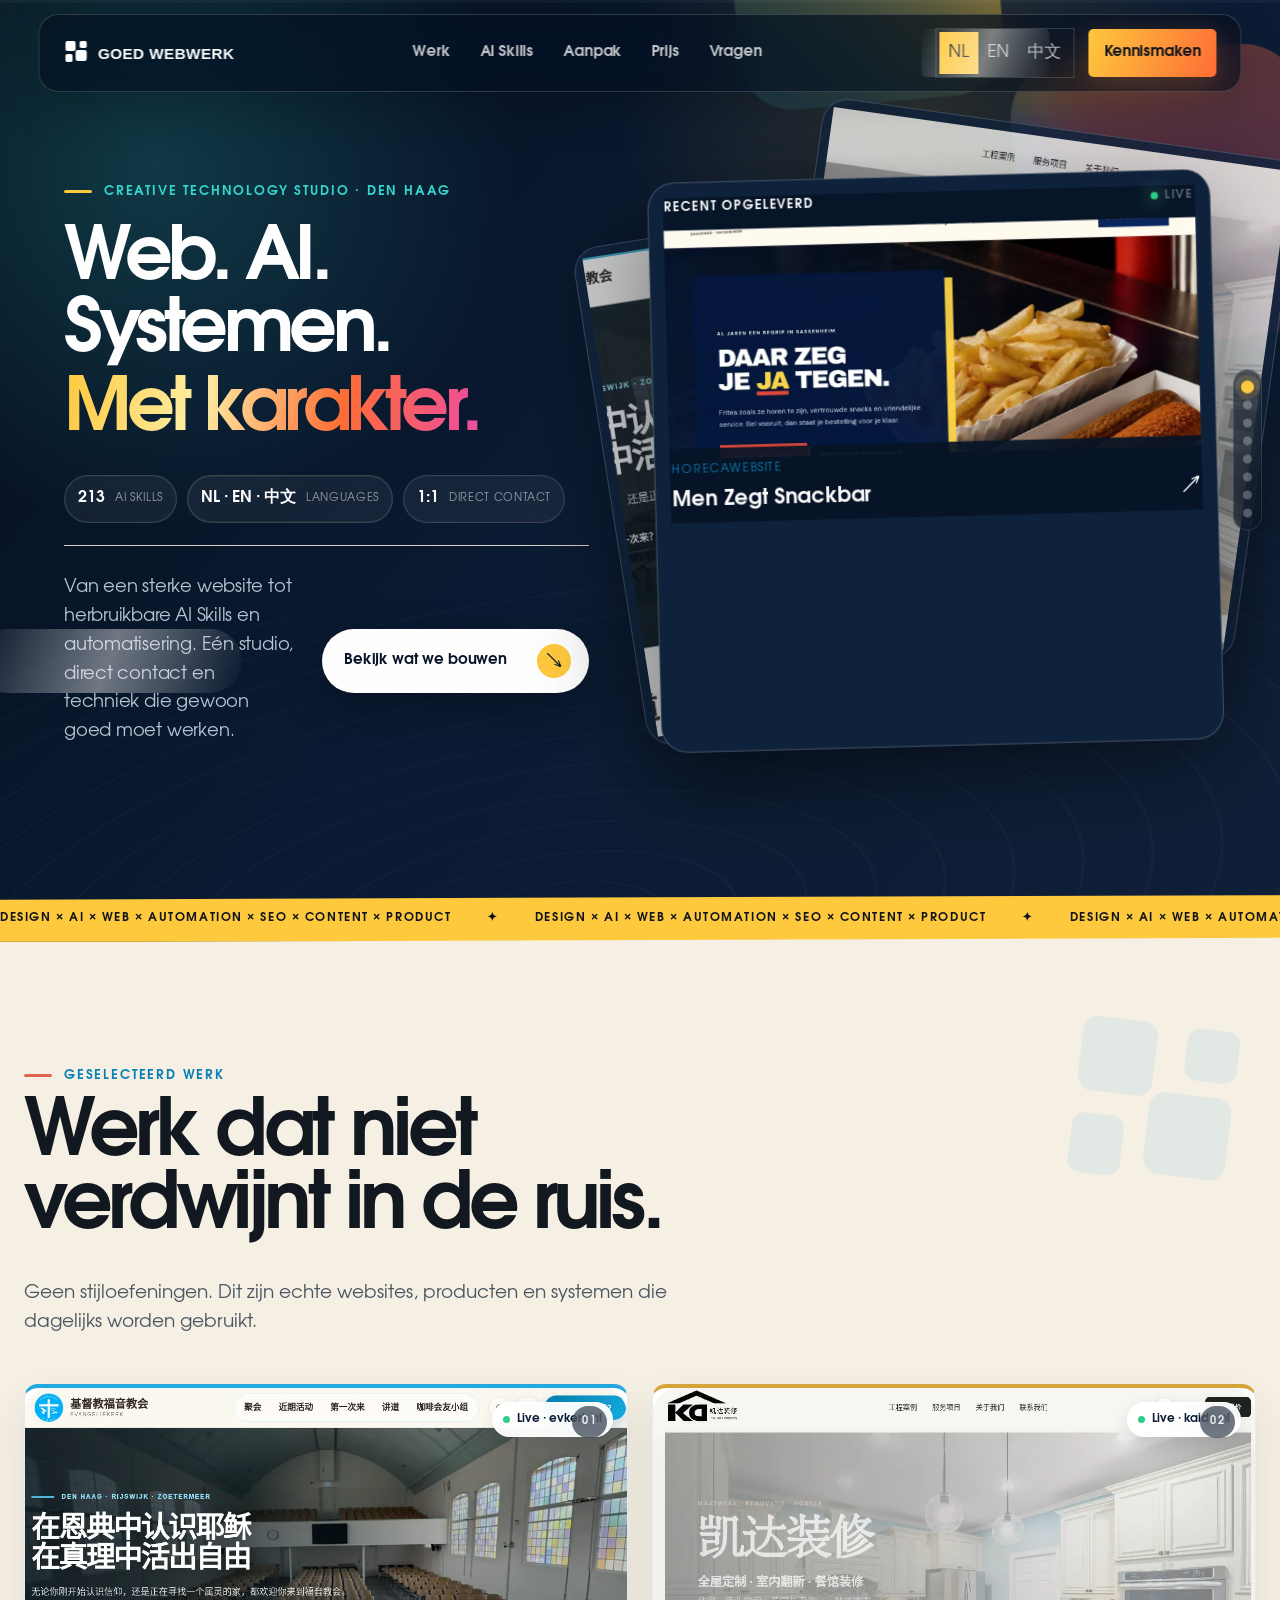
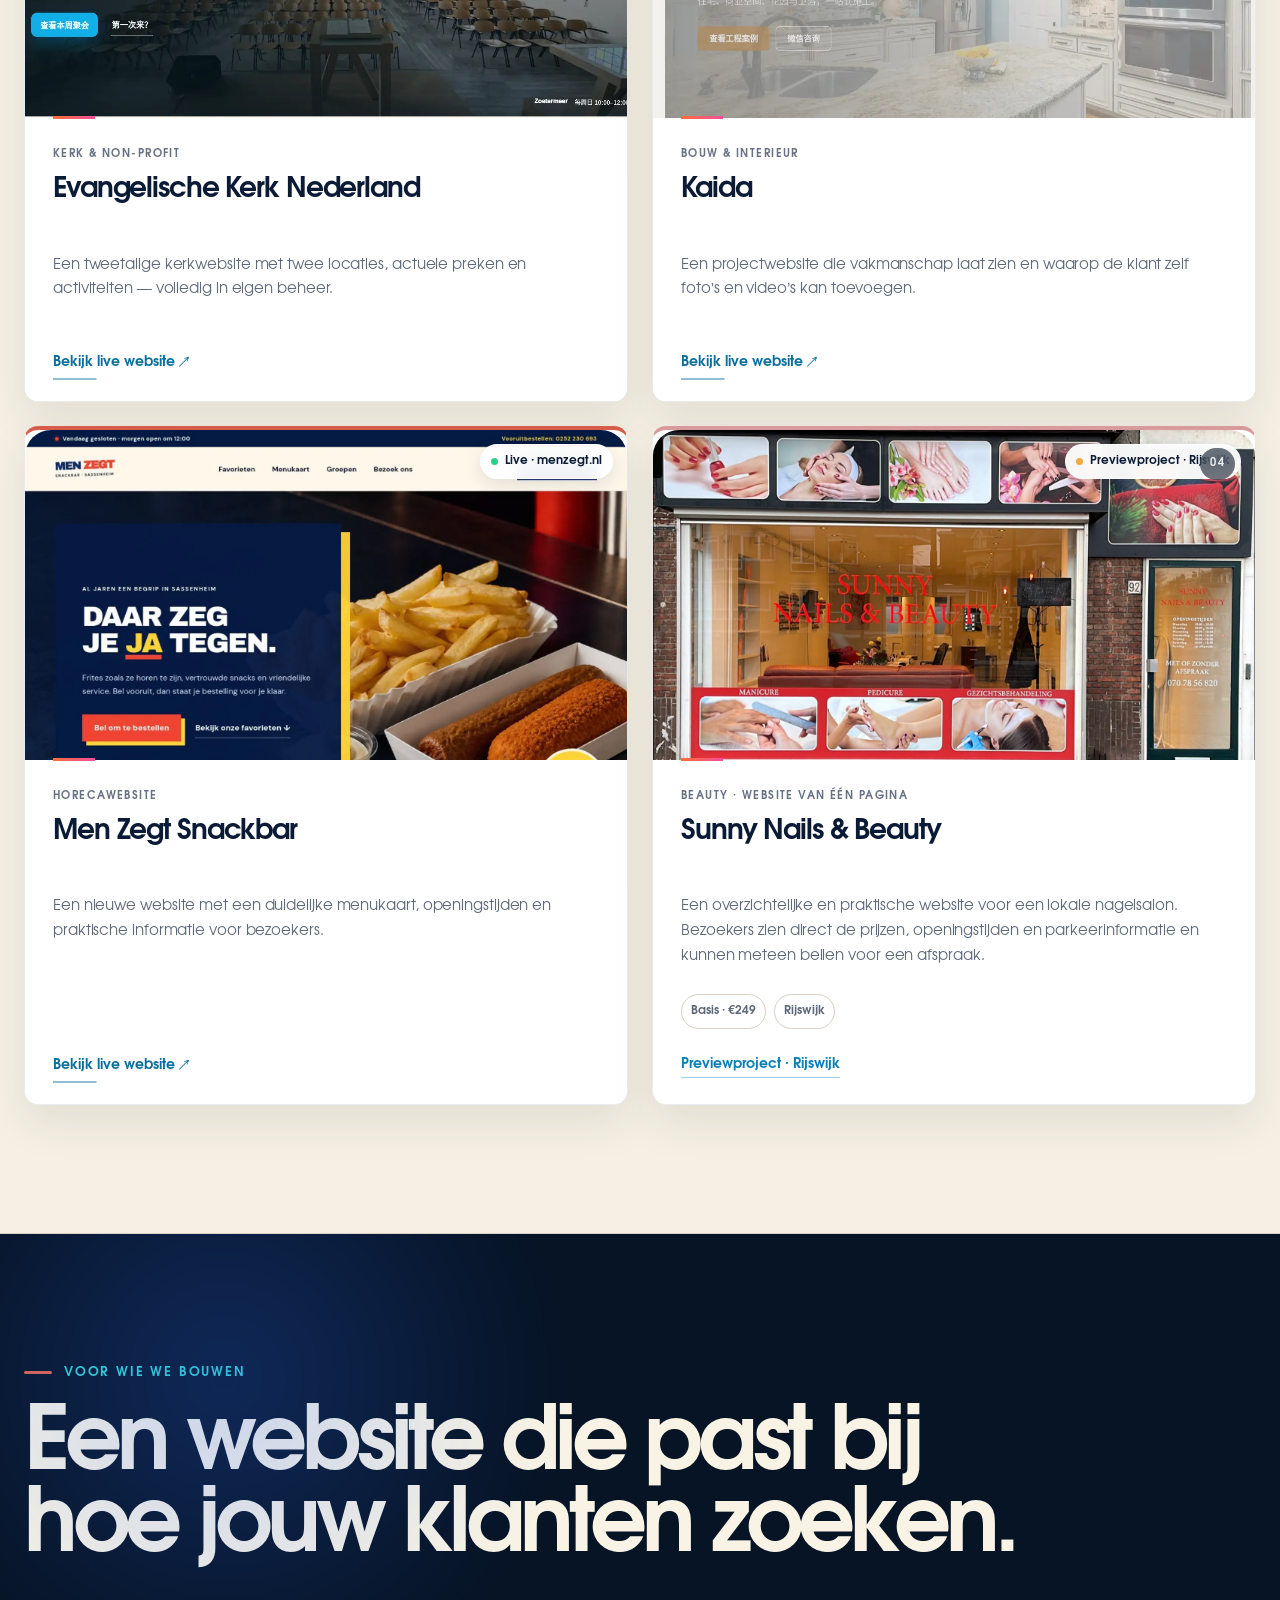
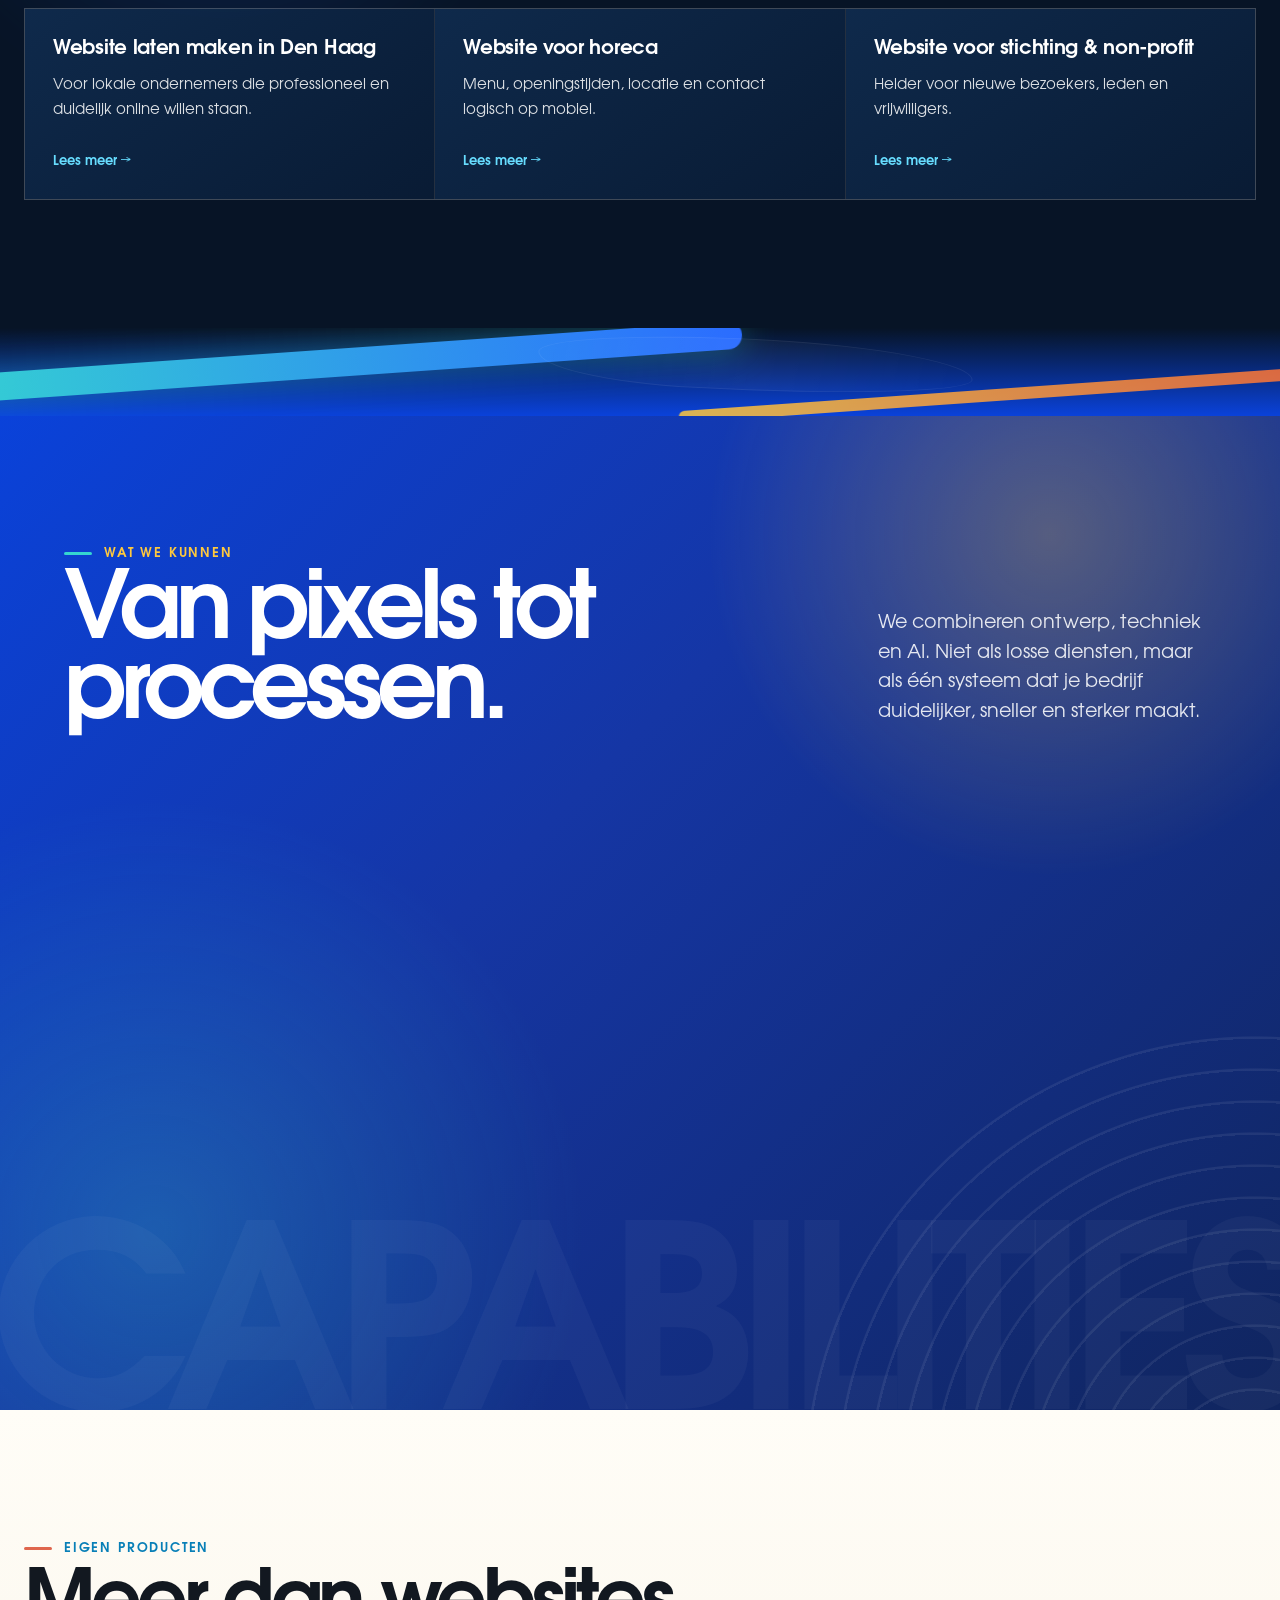
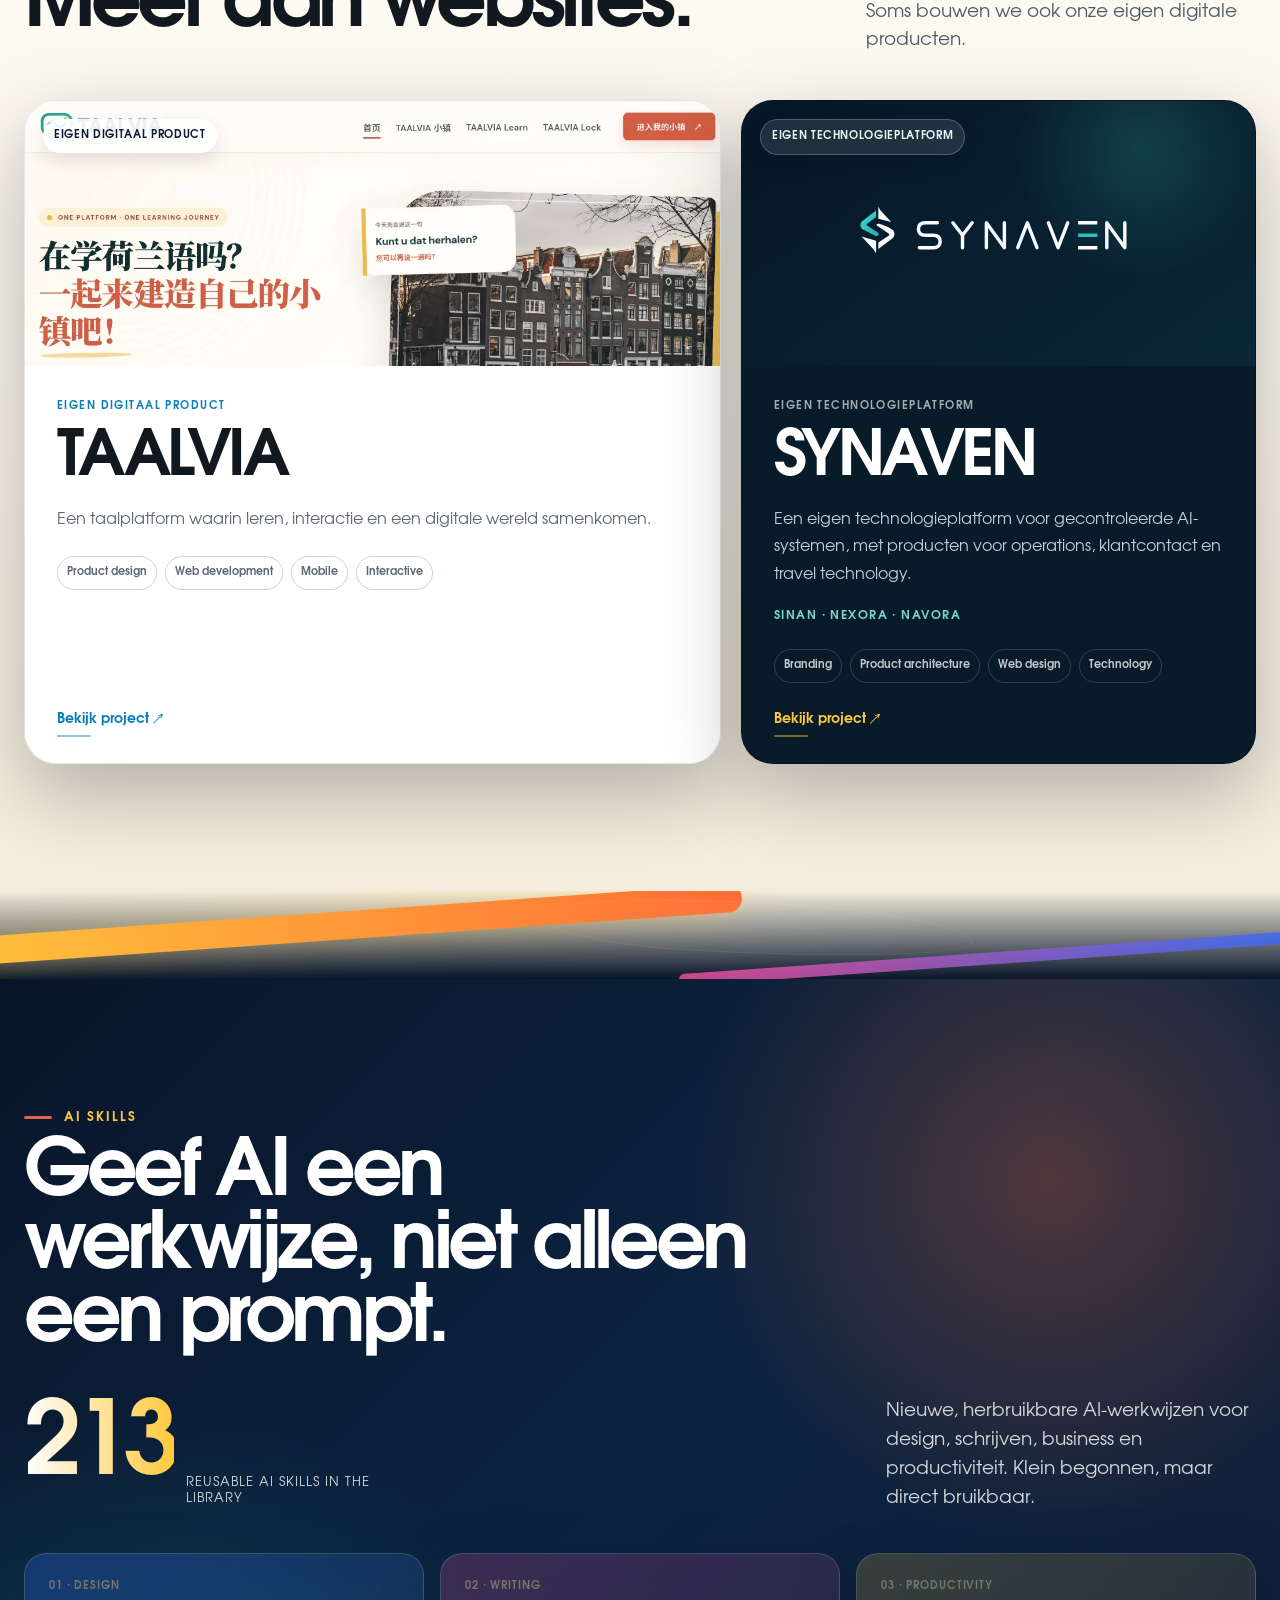
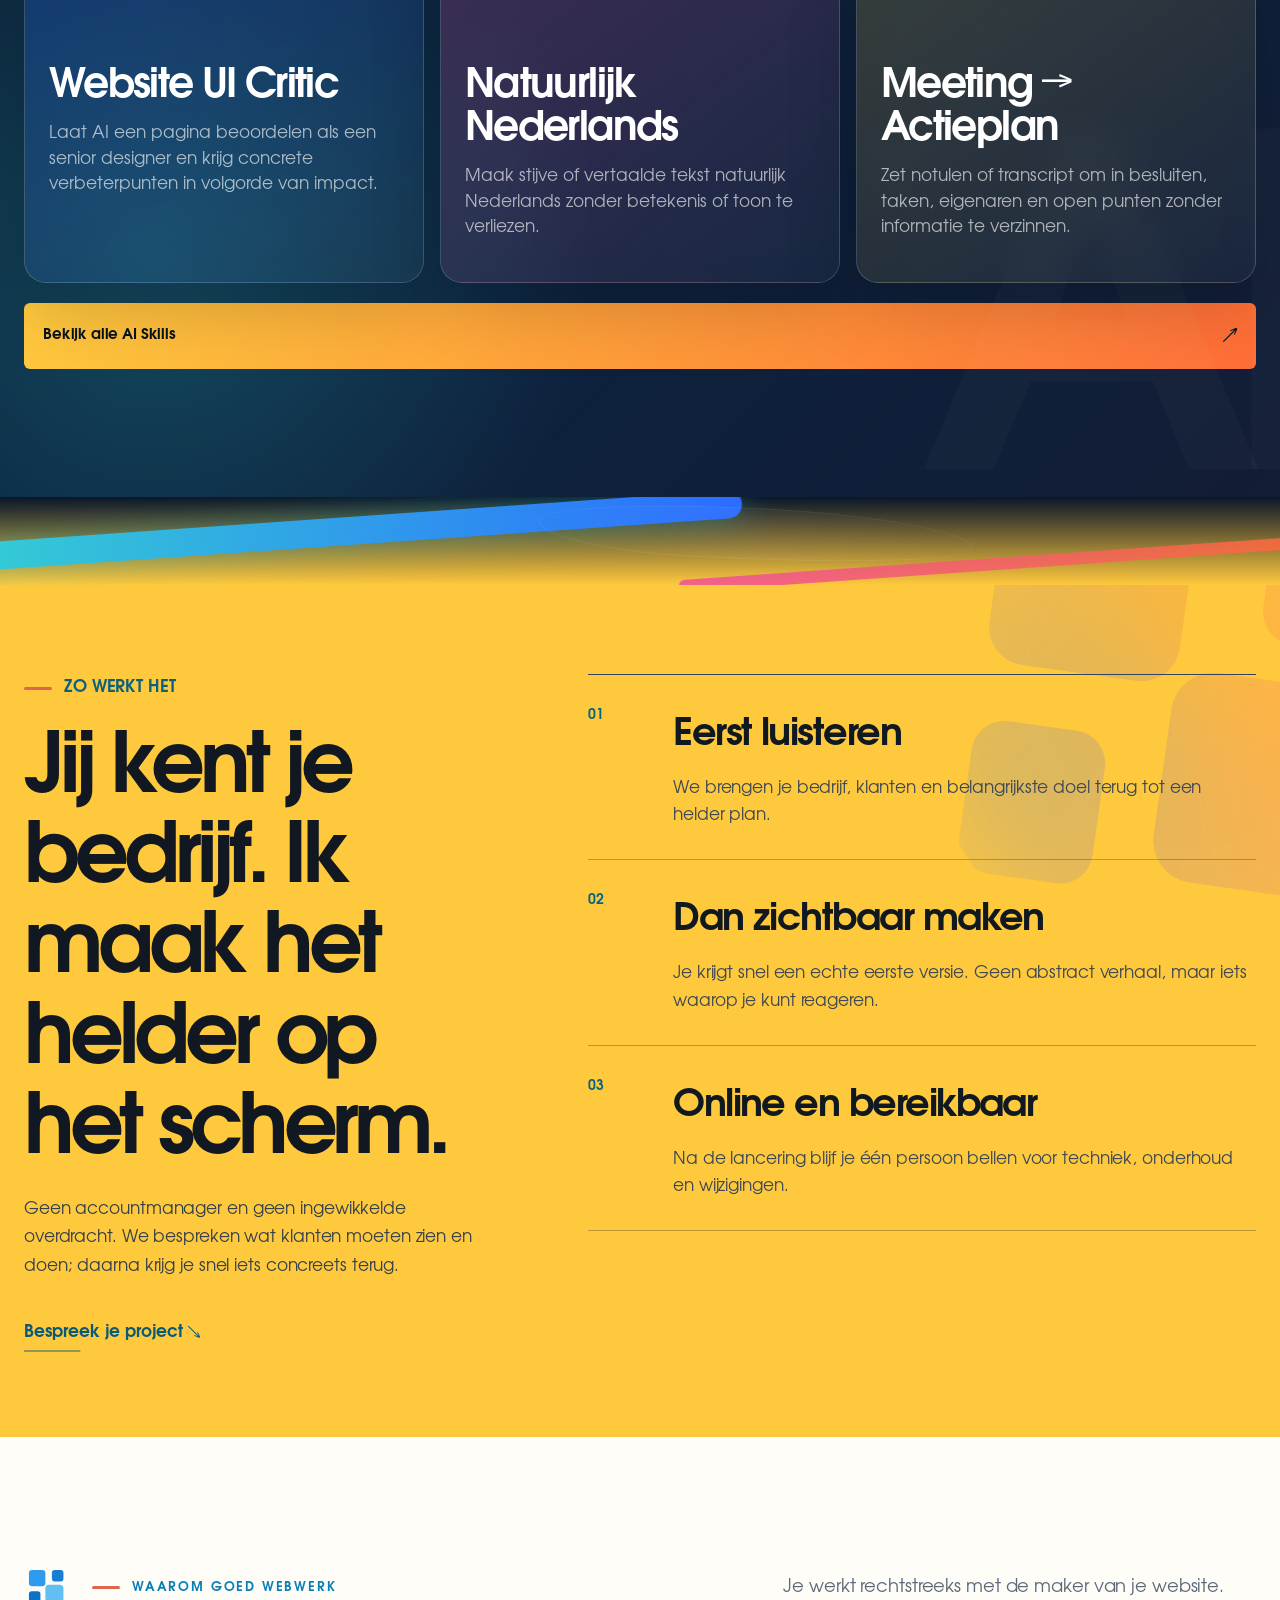
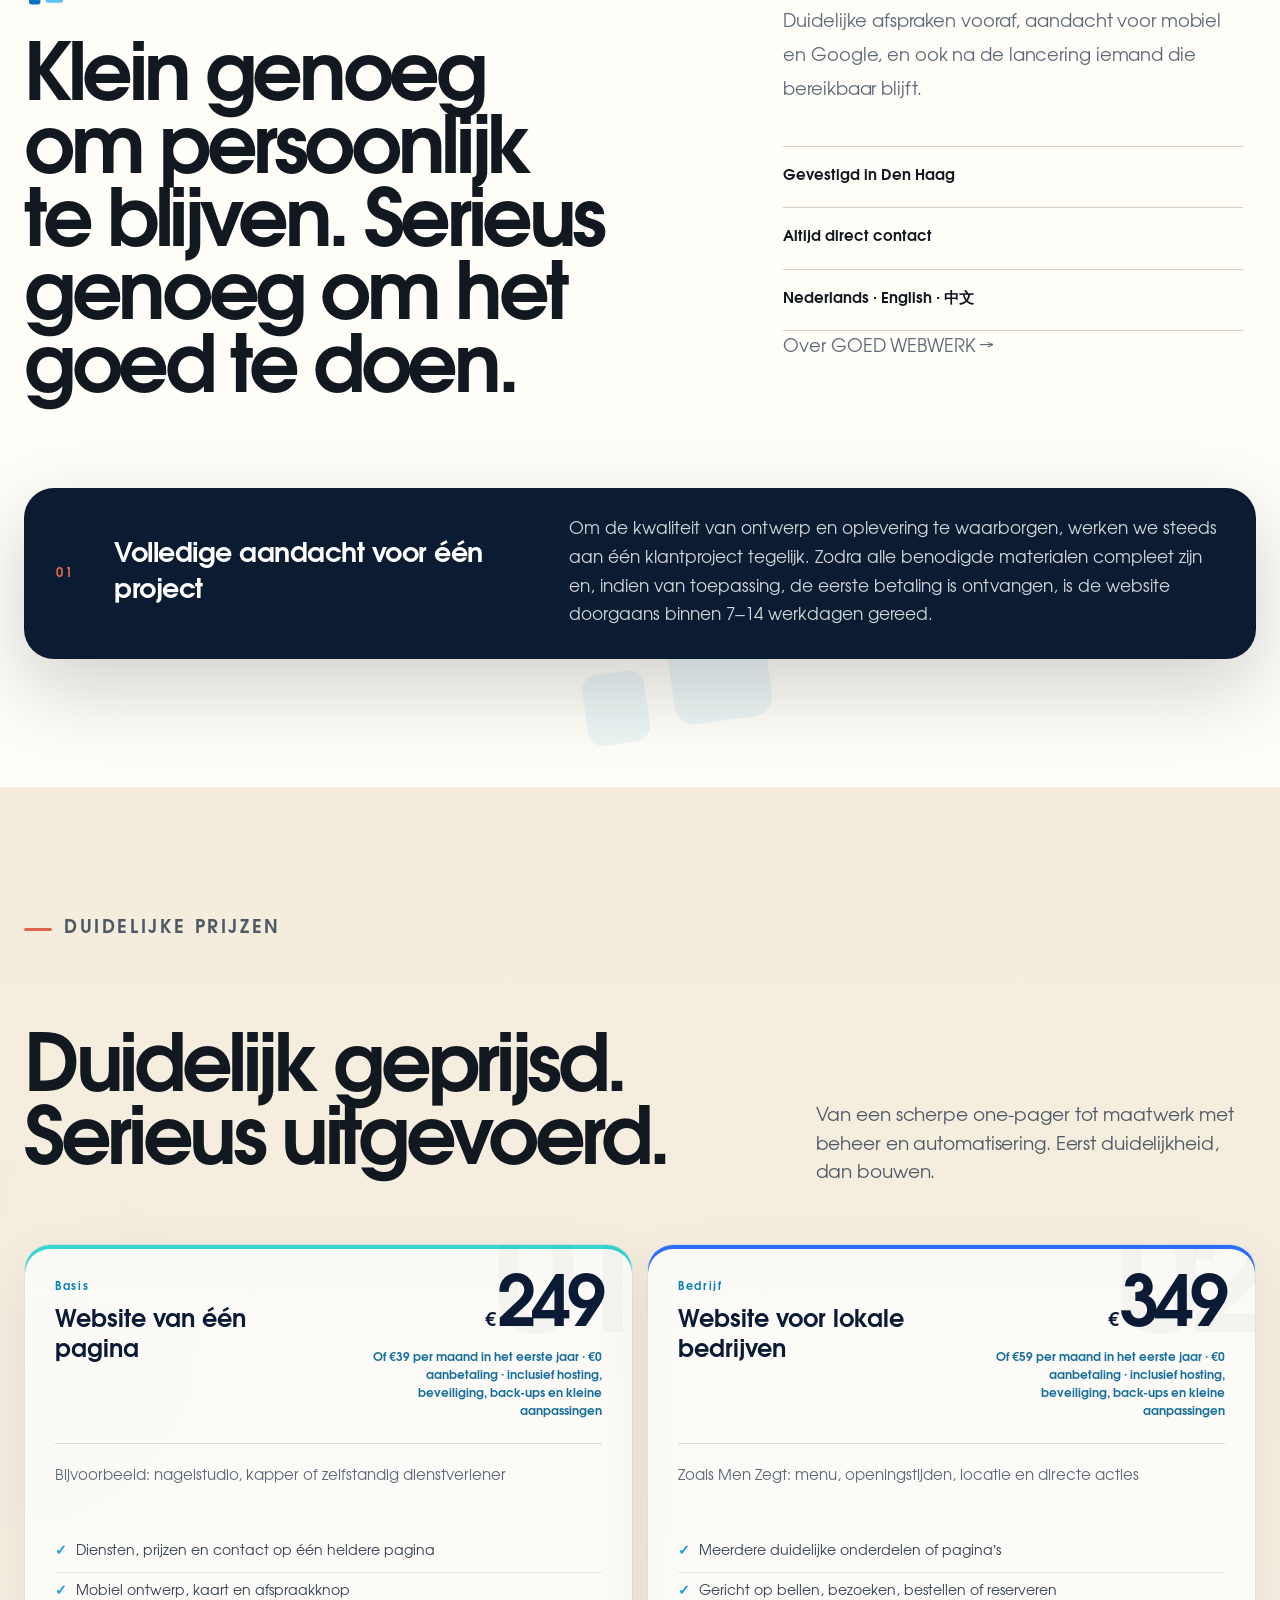
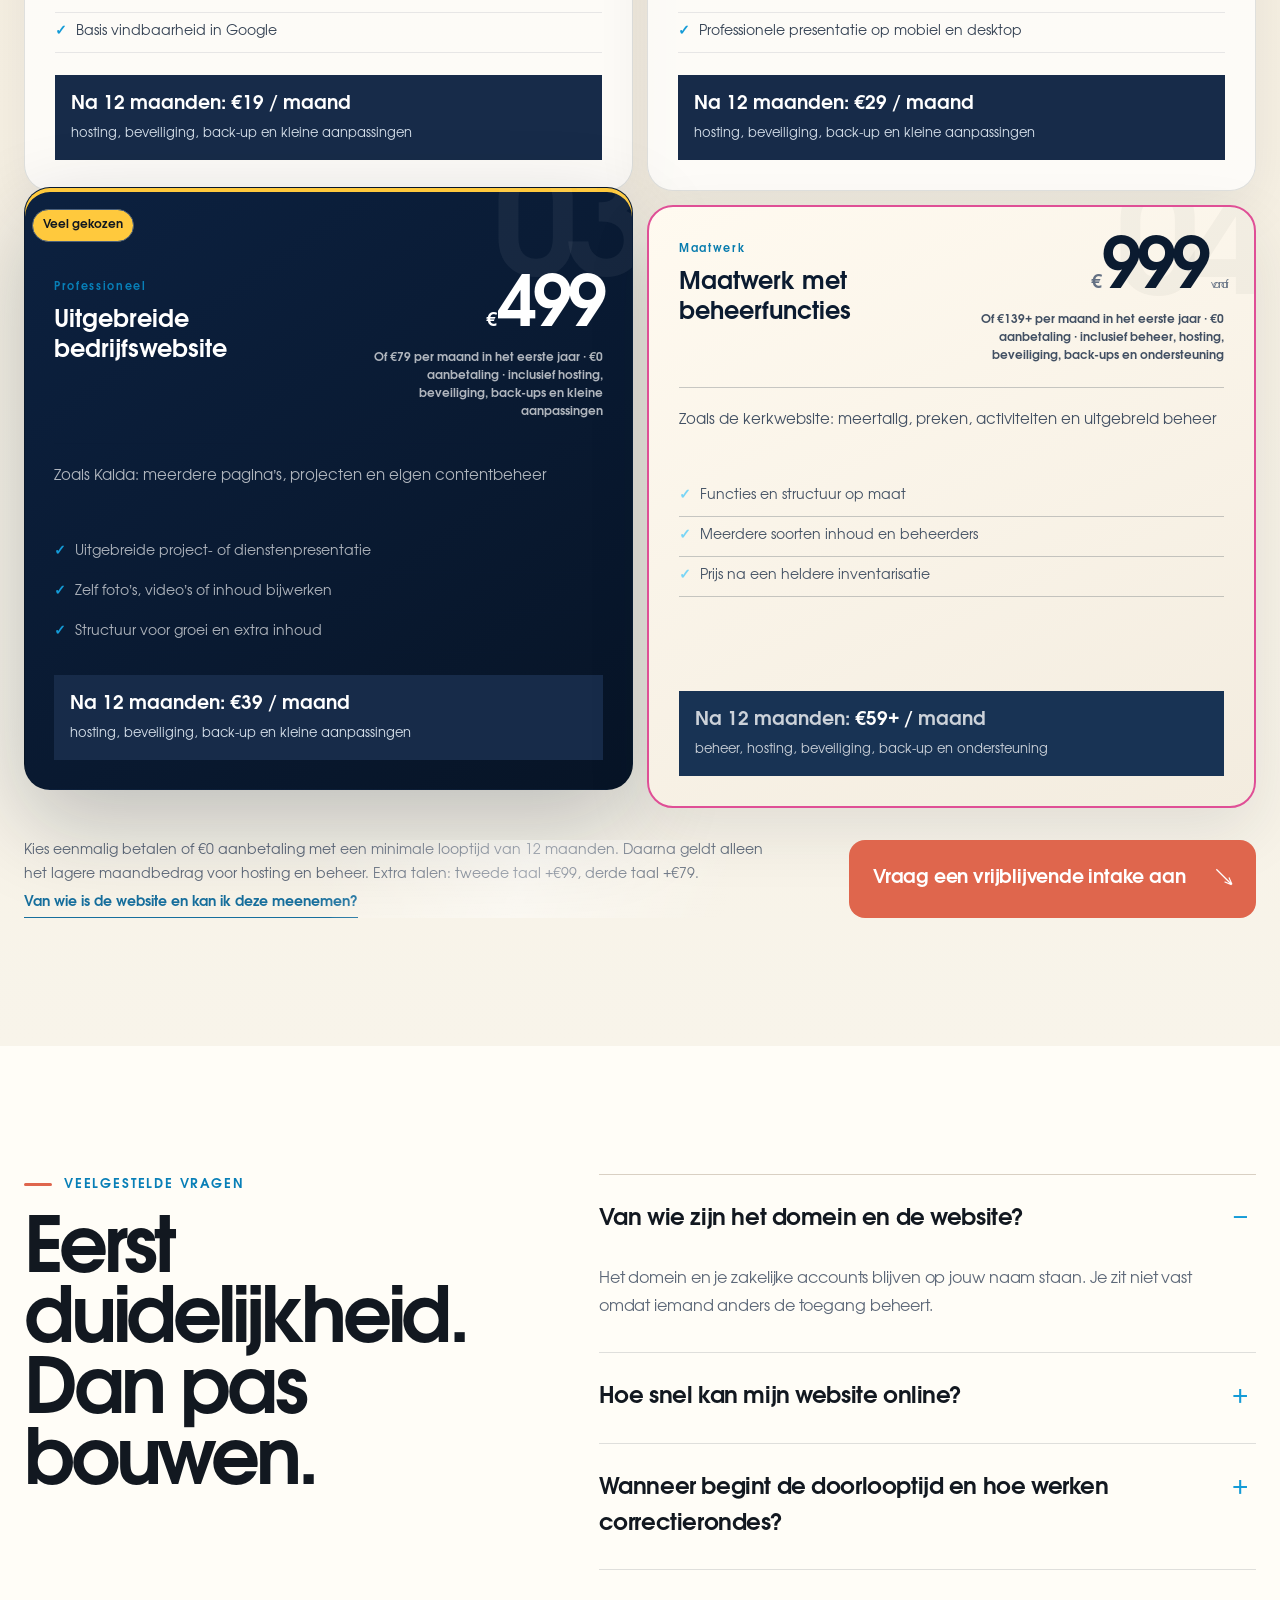
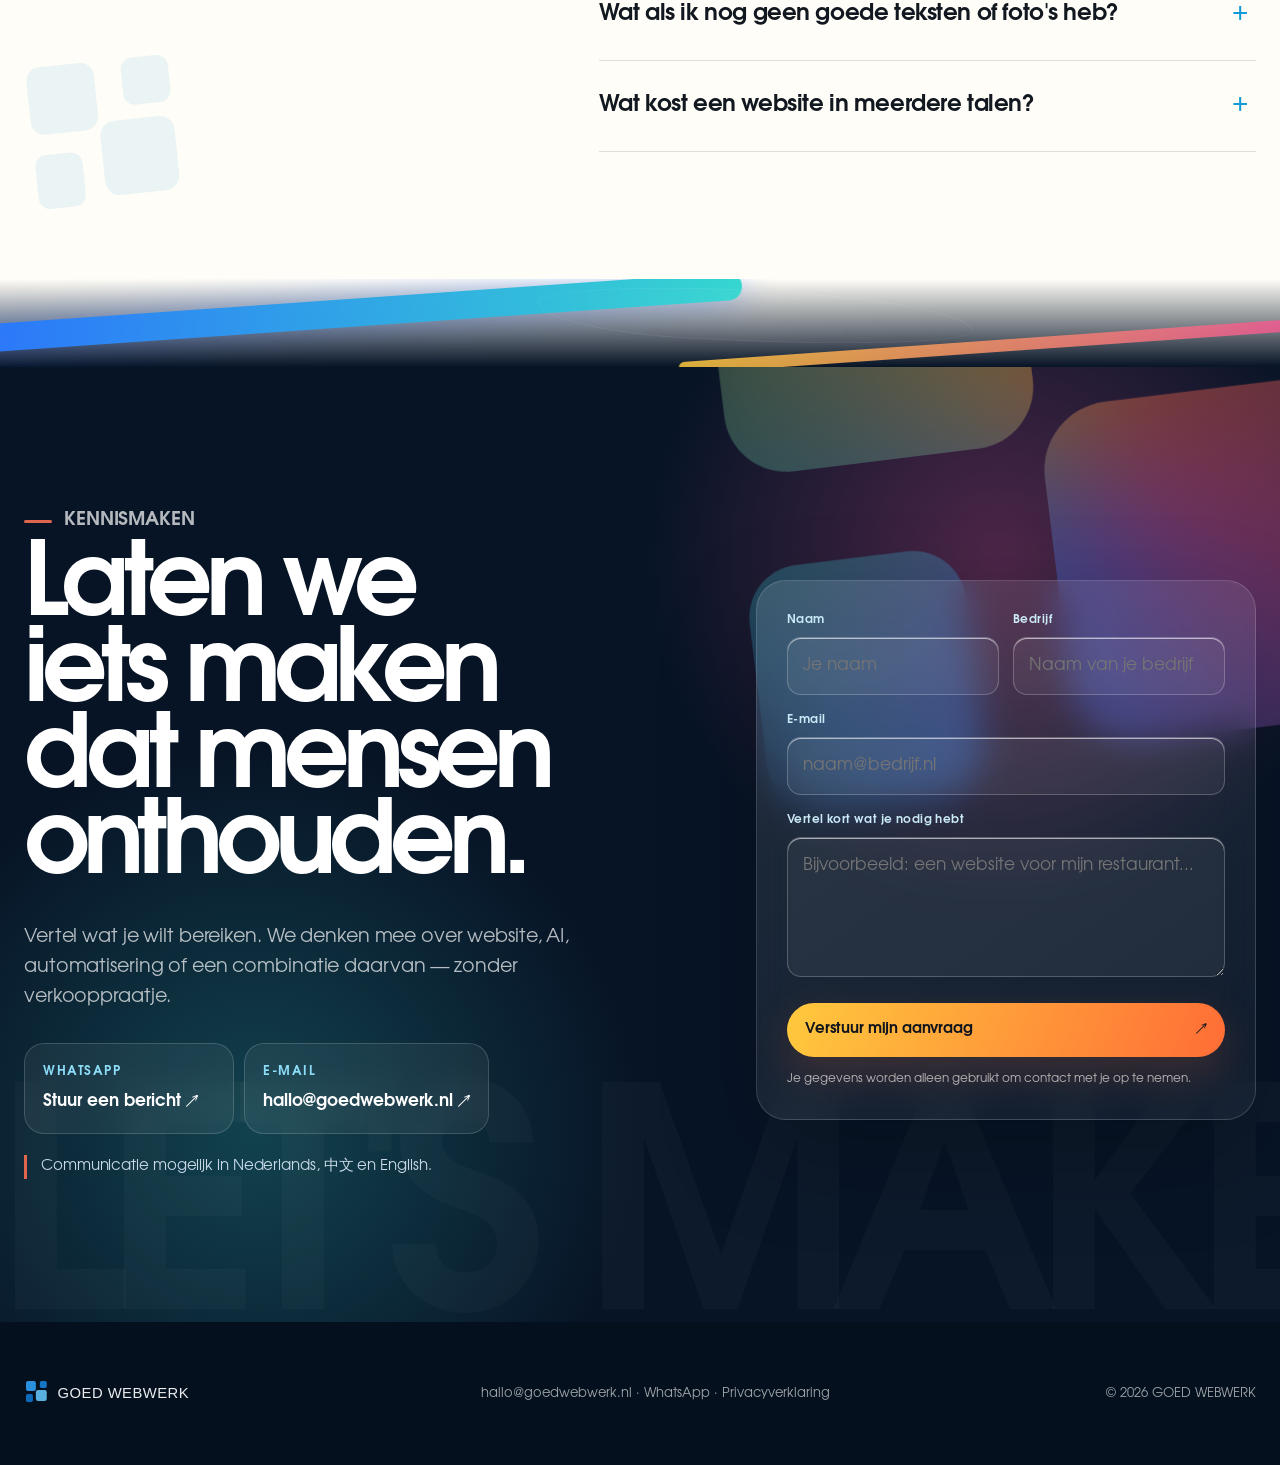
==== commit 5b7827d3: "Refresh GOED WEBWERK v8 assets" ====
--- a/index.html
+++ b/index.html
@@ -112,7 +112,7 @@
   <footer><a href="#top"><img src="logo-light.svg" alt="GOED WEBWERK"></a><p><a href="mailto:hallo@goedwebwerk.nl">hallo@goedwebwerk.nl</a> · <a href="https://wa.me/31617493457">WhatsApp</a> · <a href="/privacyverklaring/">Privacyverklaring</a></p><p>© <span id="year"></span> GOED WEBWERK</p></footer>
   <script type="application/ld+json">{"@context":"https://schema.org","@graph":[{"@type":"WebSite","@id":"https://goedwebwerk.nl/#website","url":"https://goedwebwerk.nl/","name":"GOED WEBWERK","publisher":{"@id":"https://goedwebwerk.nl/#business"},"inLanguage":["nl","en","zh"]},{"@type":["Organization","ProfessionalService"],"@id":"https://goedwebwerk.nl/#business","name":"GOED WEBWERK","url":"https://goedwebwerk.nl/","mainEntityOfPage":"https://goedwebwerk.nl/over-goed-webwerk/","logo":{"@type":"ImageObject","url":"https://goedwebwerk.nl/logo.svg","caption":"GOED WEBWERK"},"description":"GOED WEBWERK is een creative technology studio in Den Haag voor webdesign, AI Skills, automatisering en digitale systemen.","email":"hallo@goedwebwerk.nl","telephone":"+31617493457","address":{"@type":"PostalAddress","addressLocality":"Den Haag","addressRegion":"Zuid-Holland","addressCountry":"NL"},"areaServed":{"@type":"AdministrativeArea","name":"Den Haag en omgeving"},"priceRange":"€249–€999+","knowsLanguage":["nl","en","zh"],"knowsAbout":["Webdesign","AI Skills","Automatisering","SEO","Content","Digitale producten"]},{"@type":"WebPage","@id":"https://goedwebwerk.nl/#page","url":"https://goedwebwerk.nl/","name":"GOED WEBWERK | Webdesign, AI Skills & digitale systemen","isPartOf":{"@id":"https://goedwebwerk.nl/#website"},"about":{"@id":"https://goedwebwerk.nl/#business"}}]}</script>
   <script src="site-v2.js?v=79"></script>
-  <script src="site-v3.js?v=4"></script>
+  <script src="site-v3.js?v=5"></script>
   <script src="site-v3-1.js?v=3"></script>
   <script src="site-v3-2.js?v=1"></script>
   <script src="site-home-v6.js?v=3"></script>
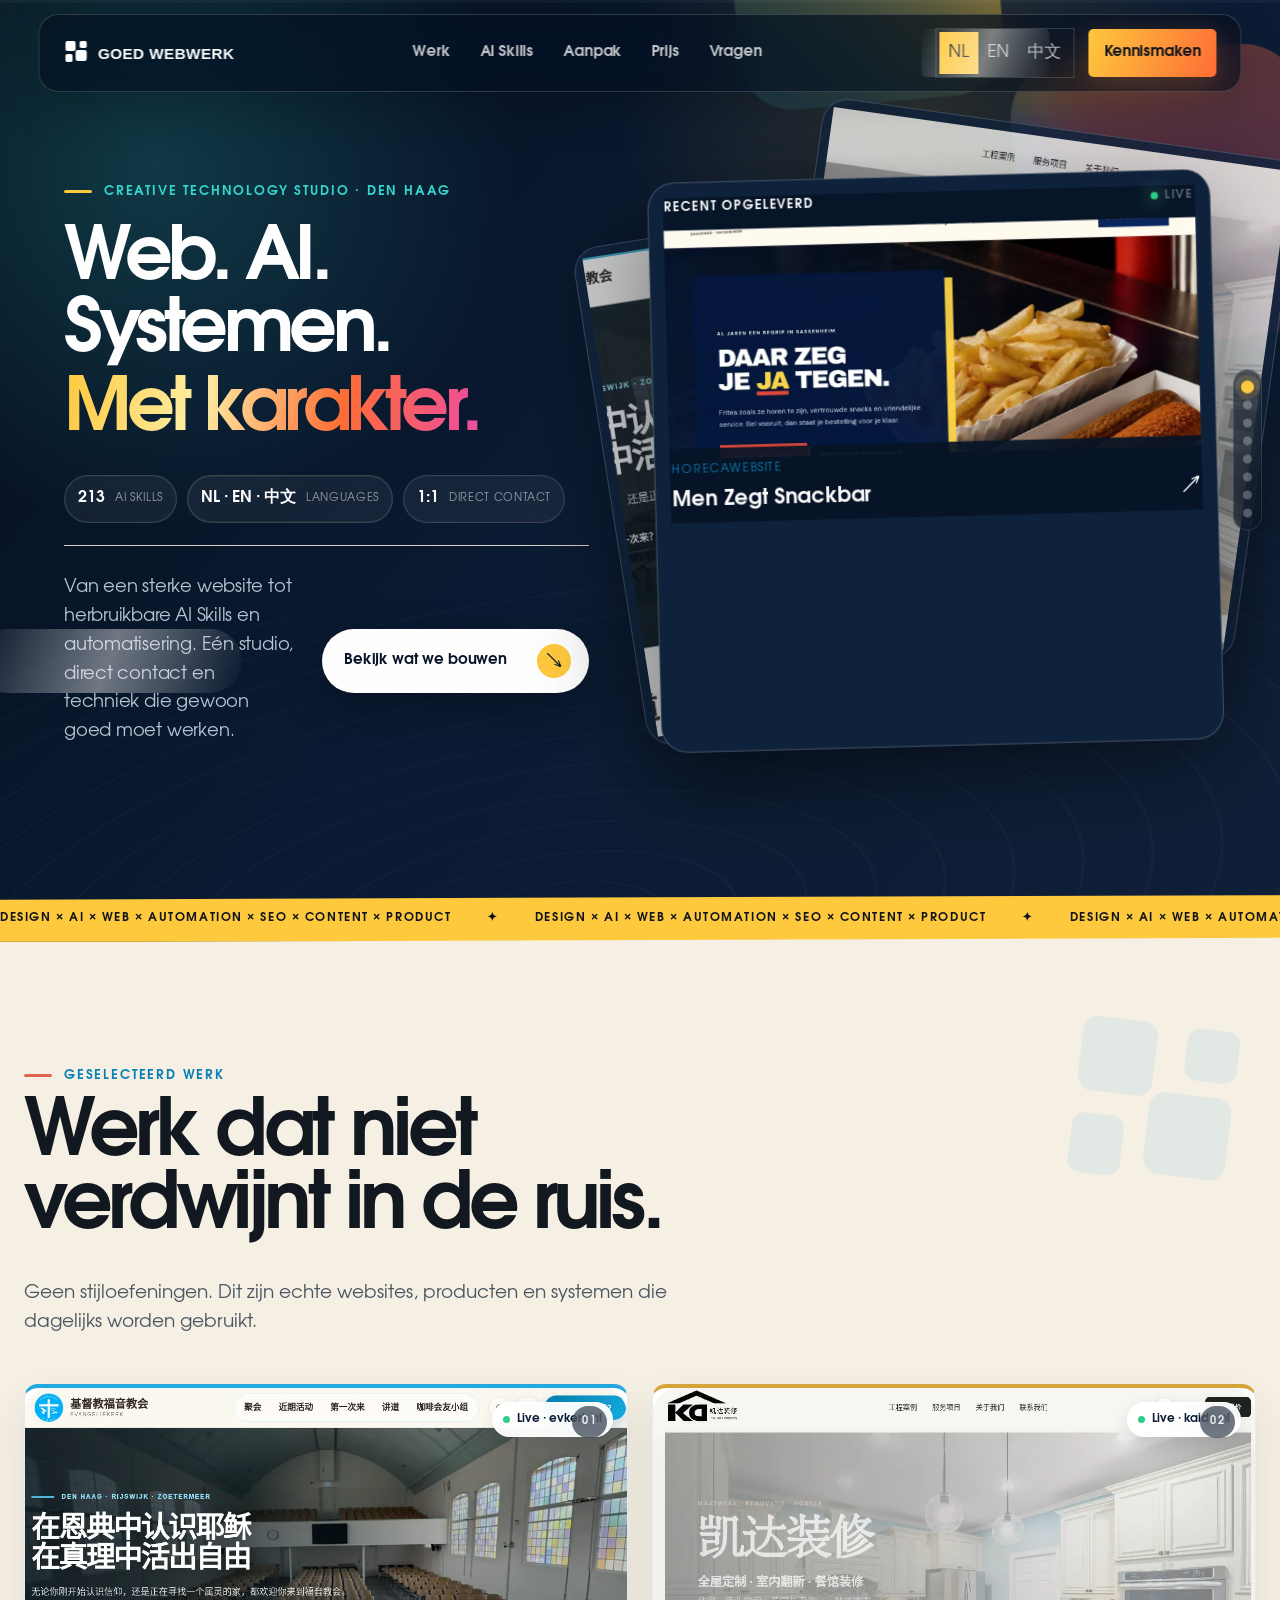
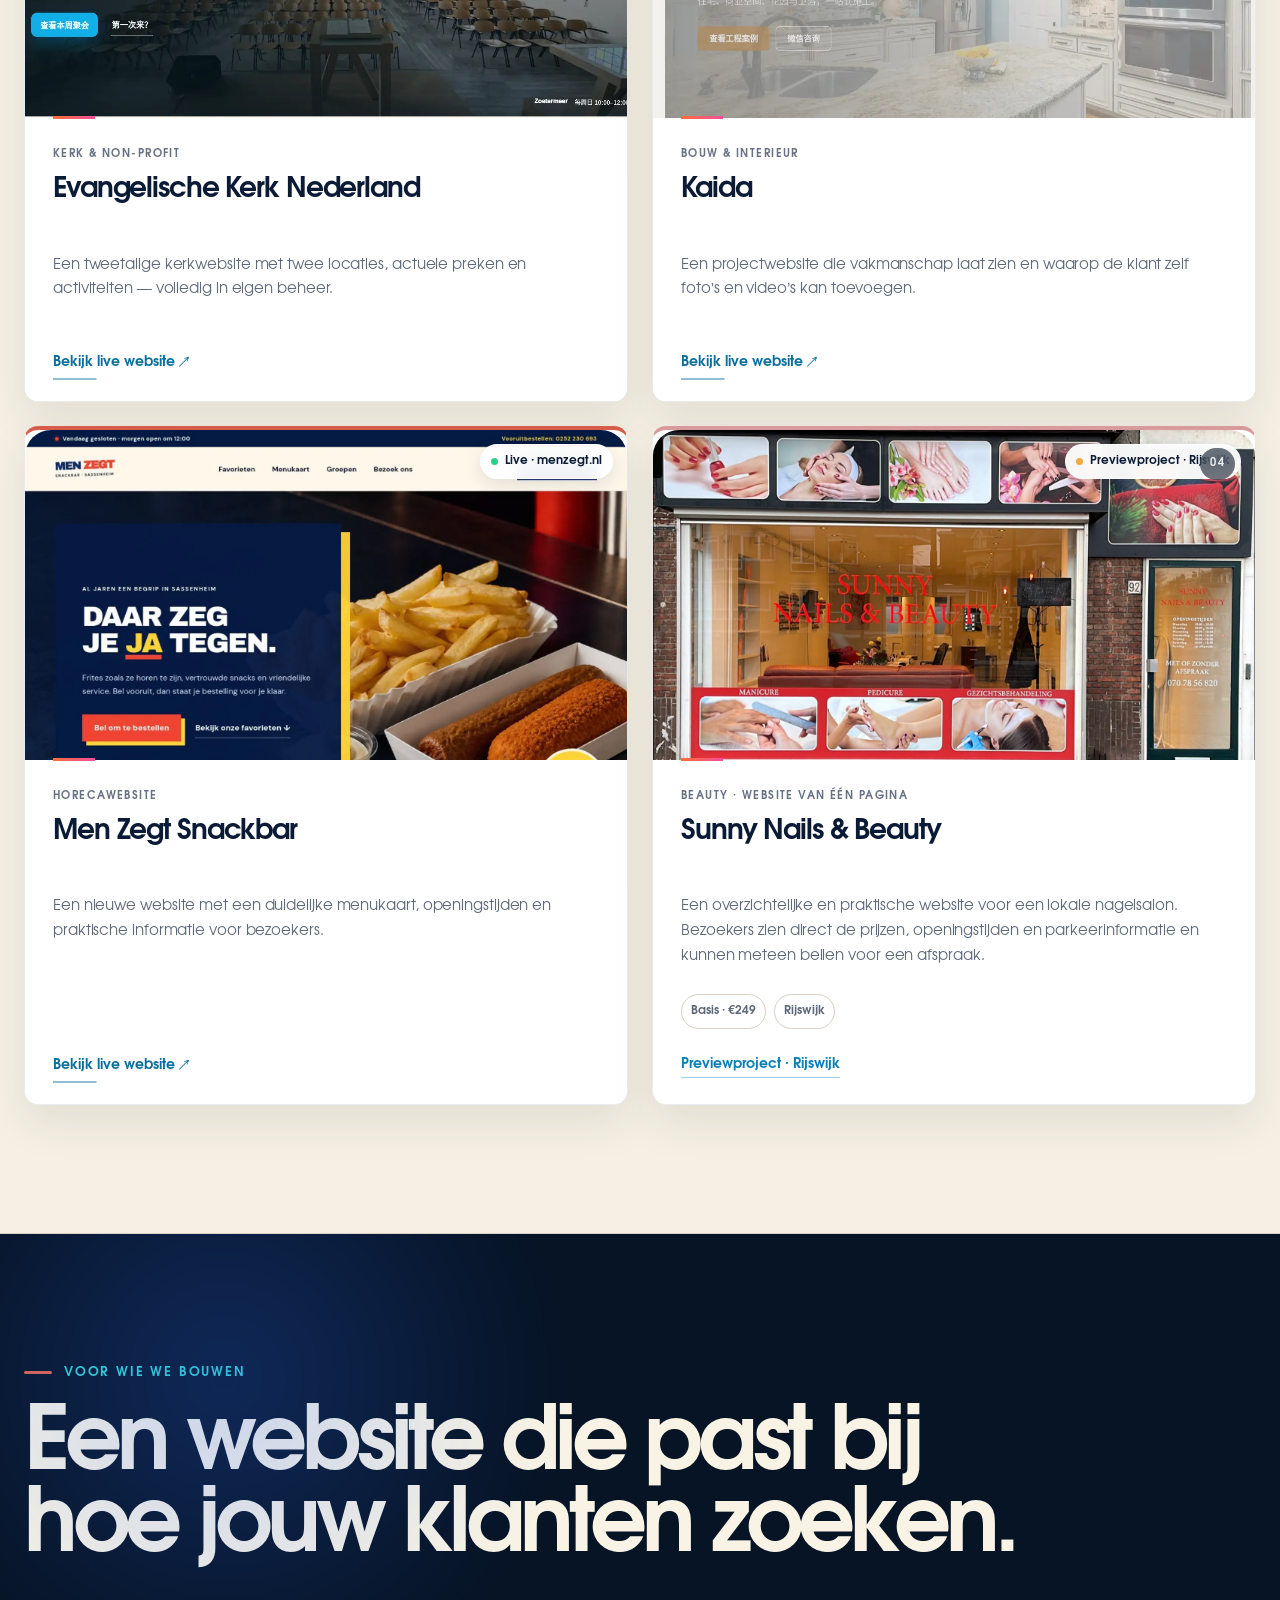
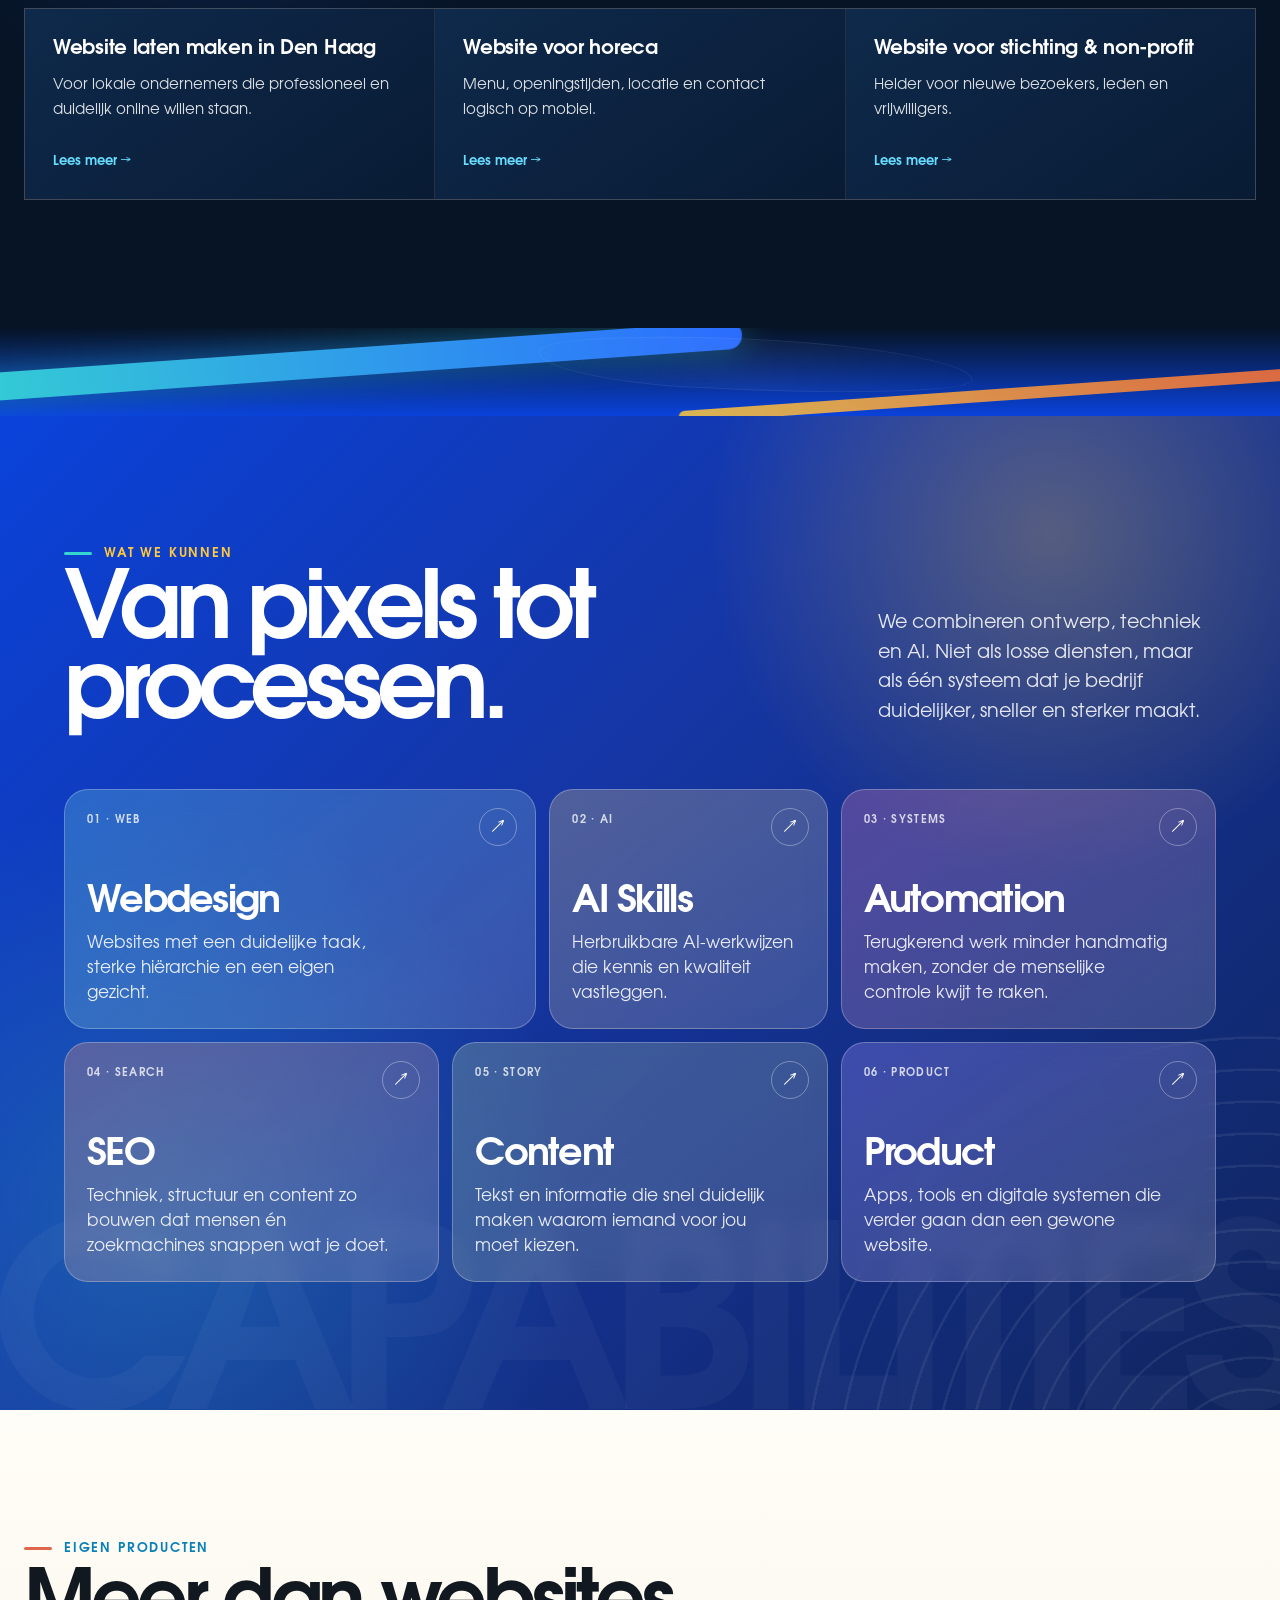
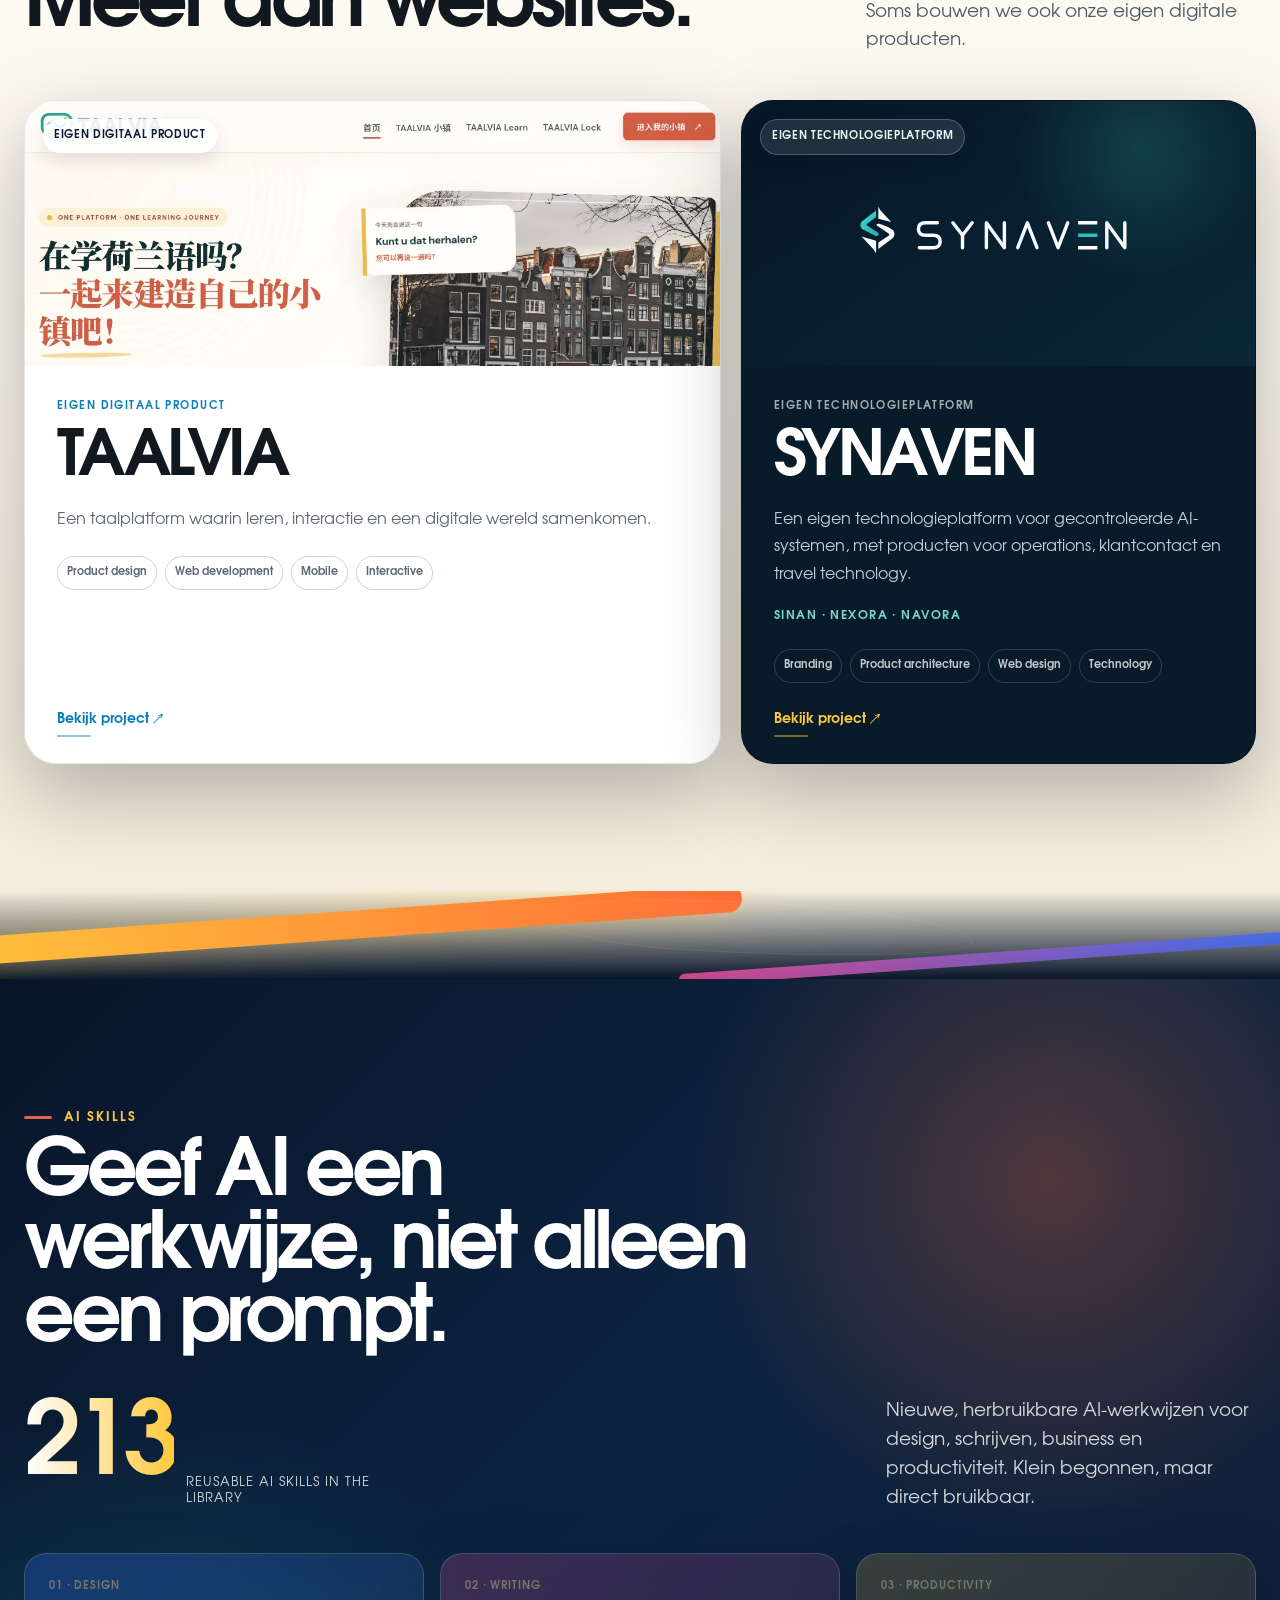
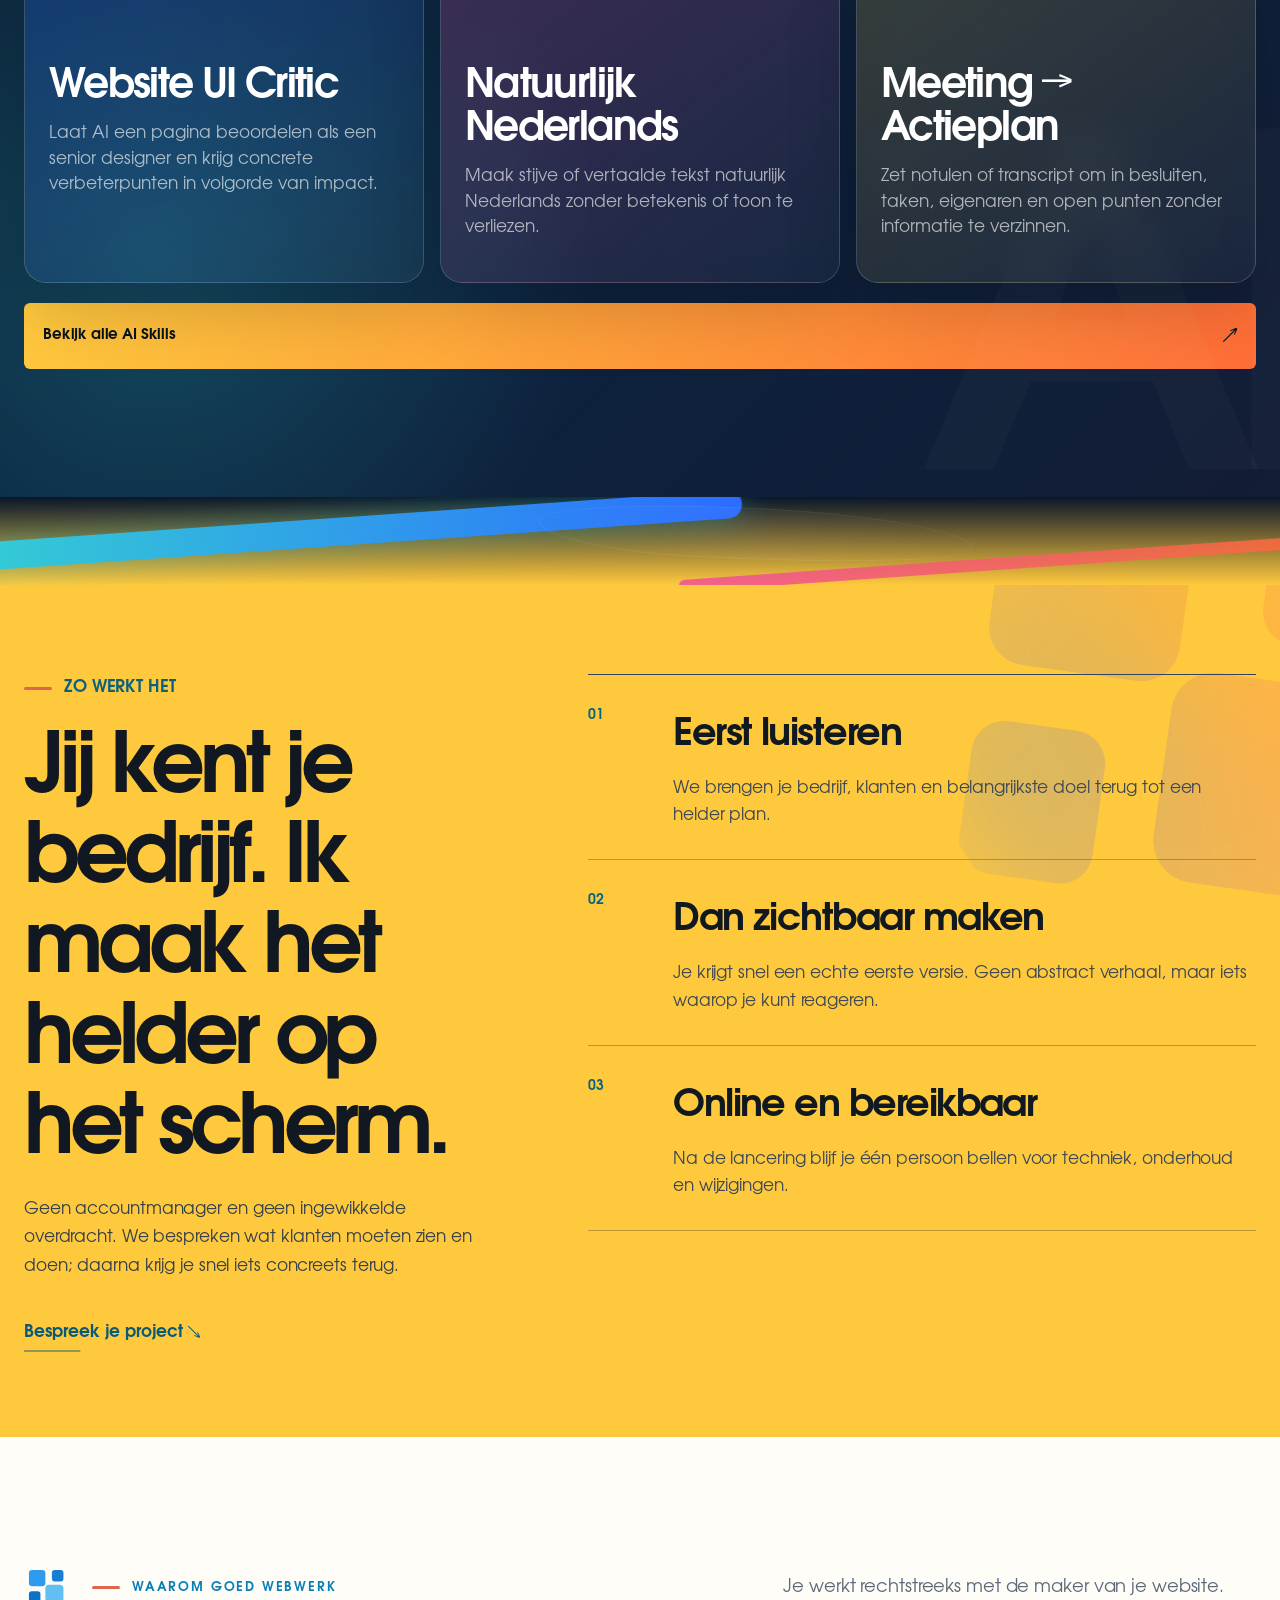
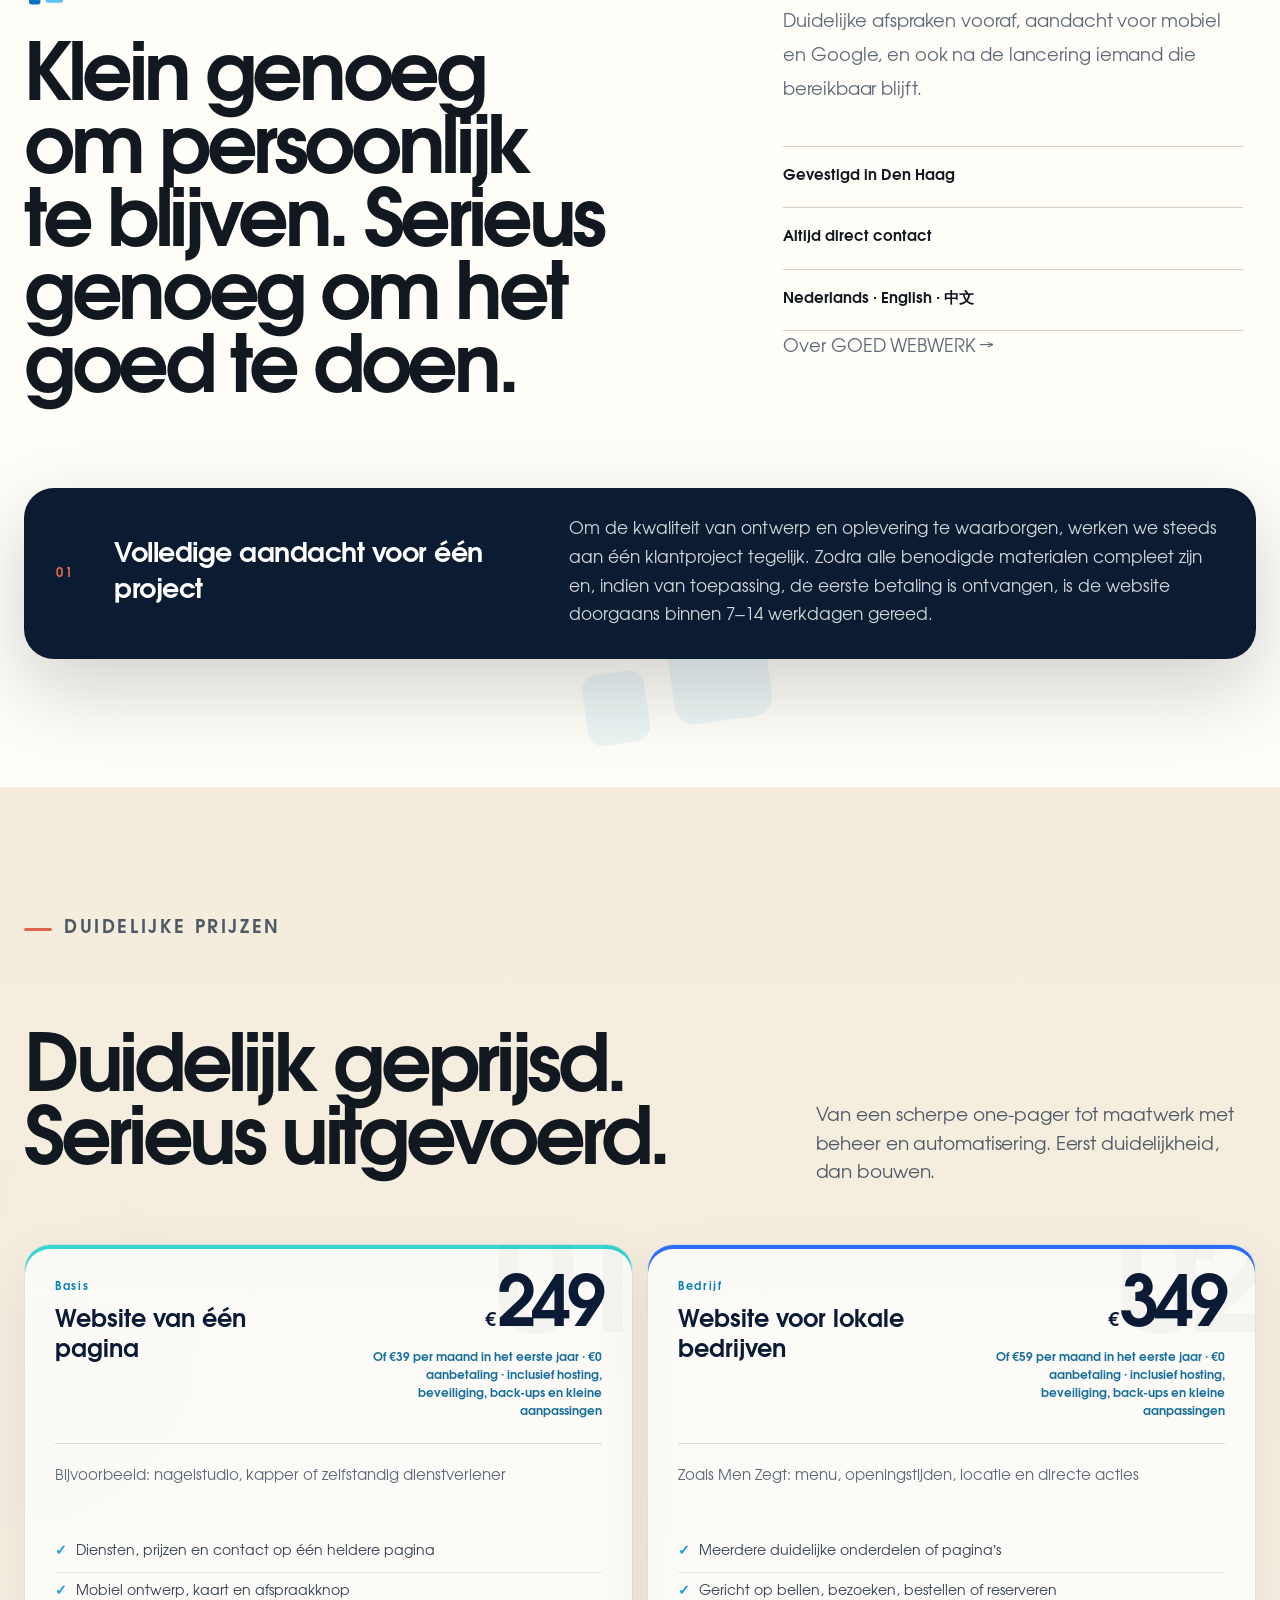
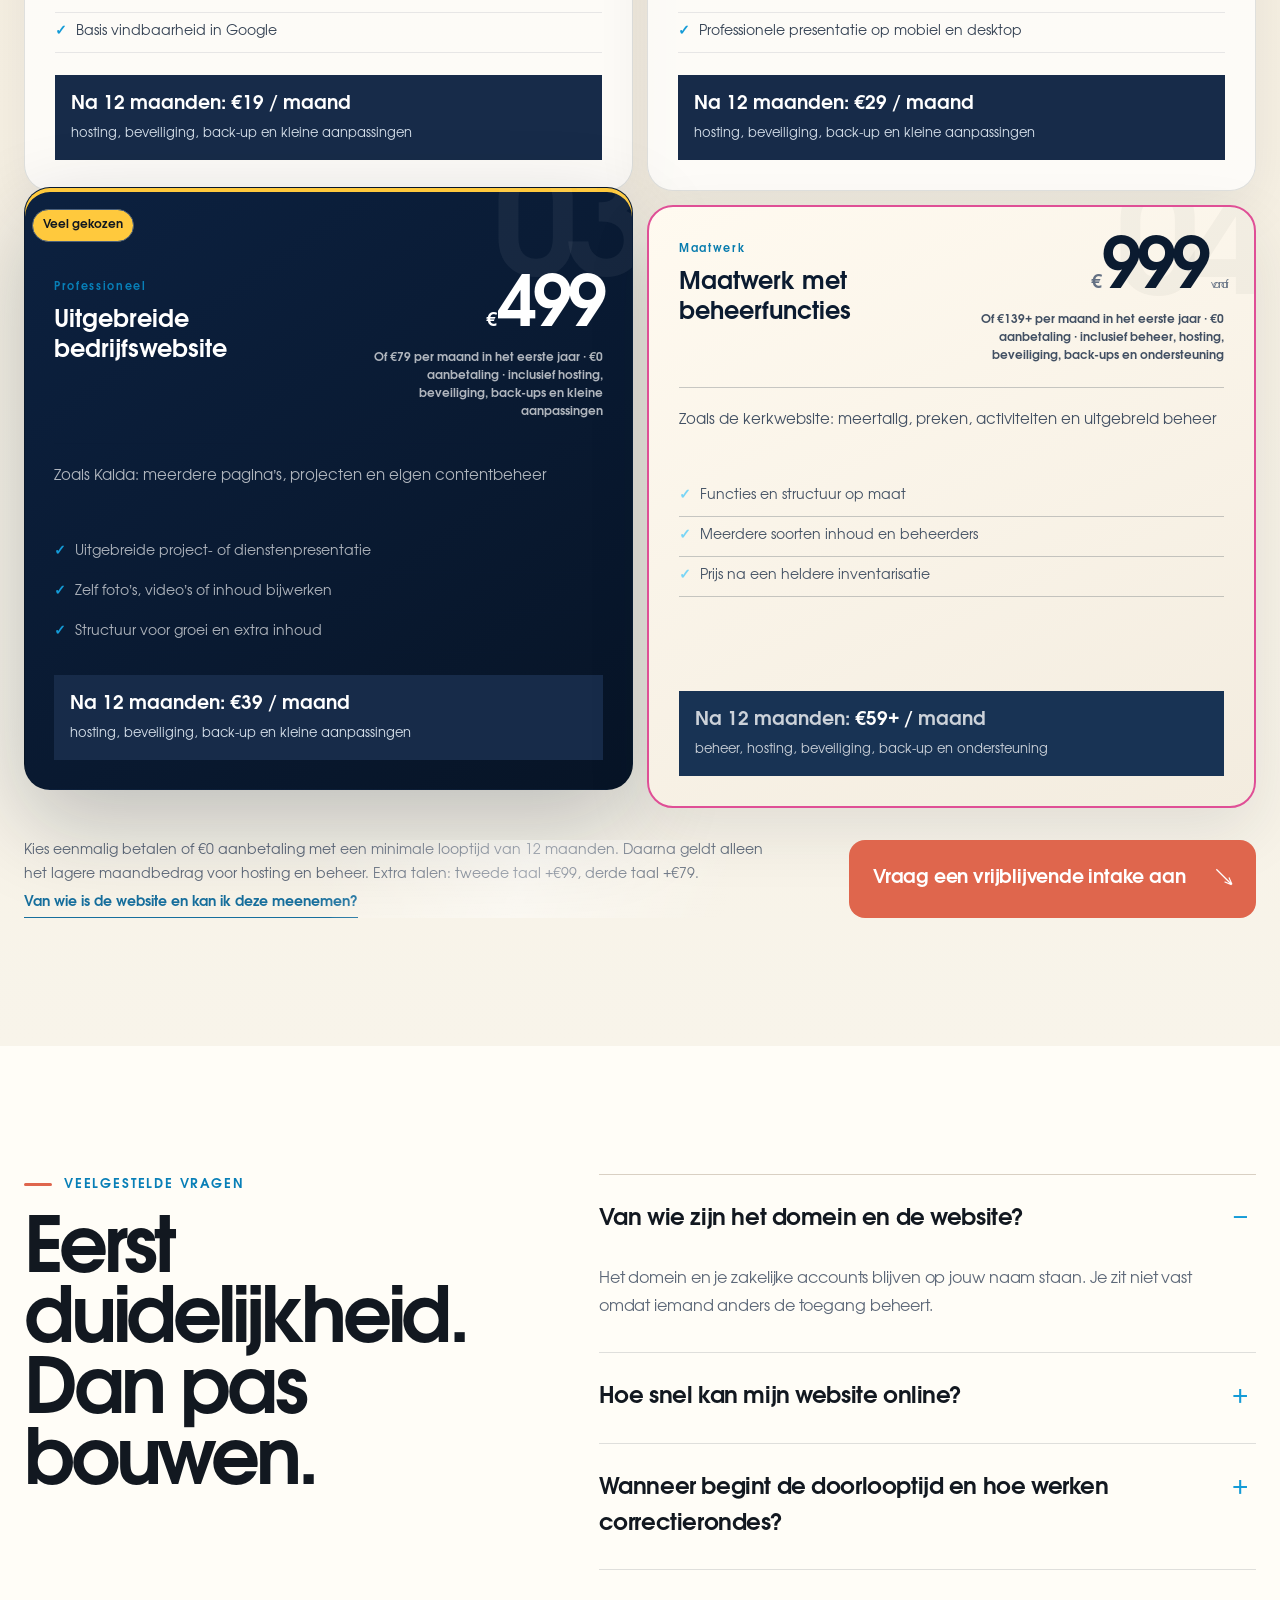
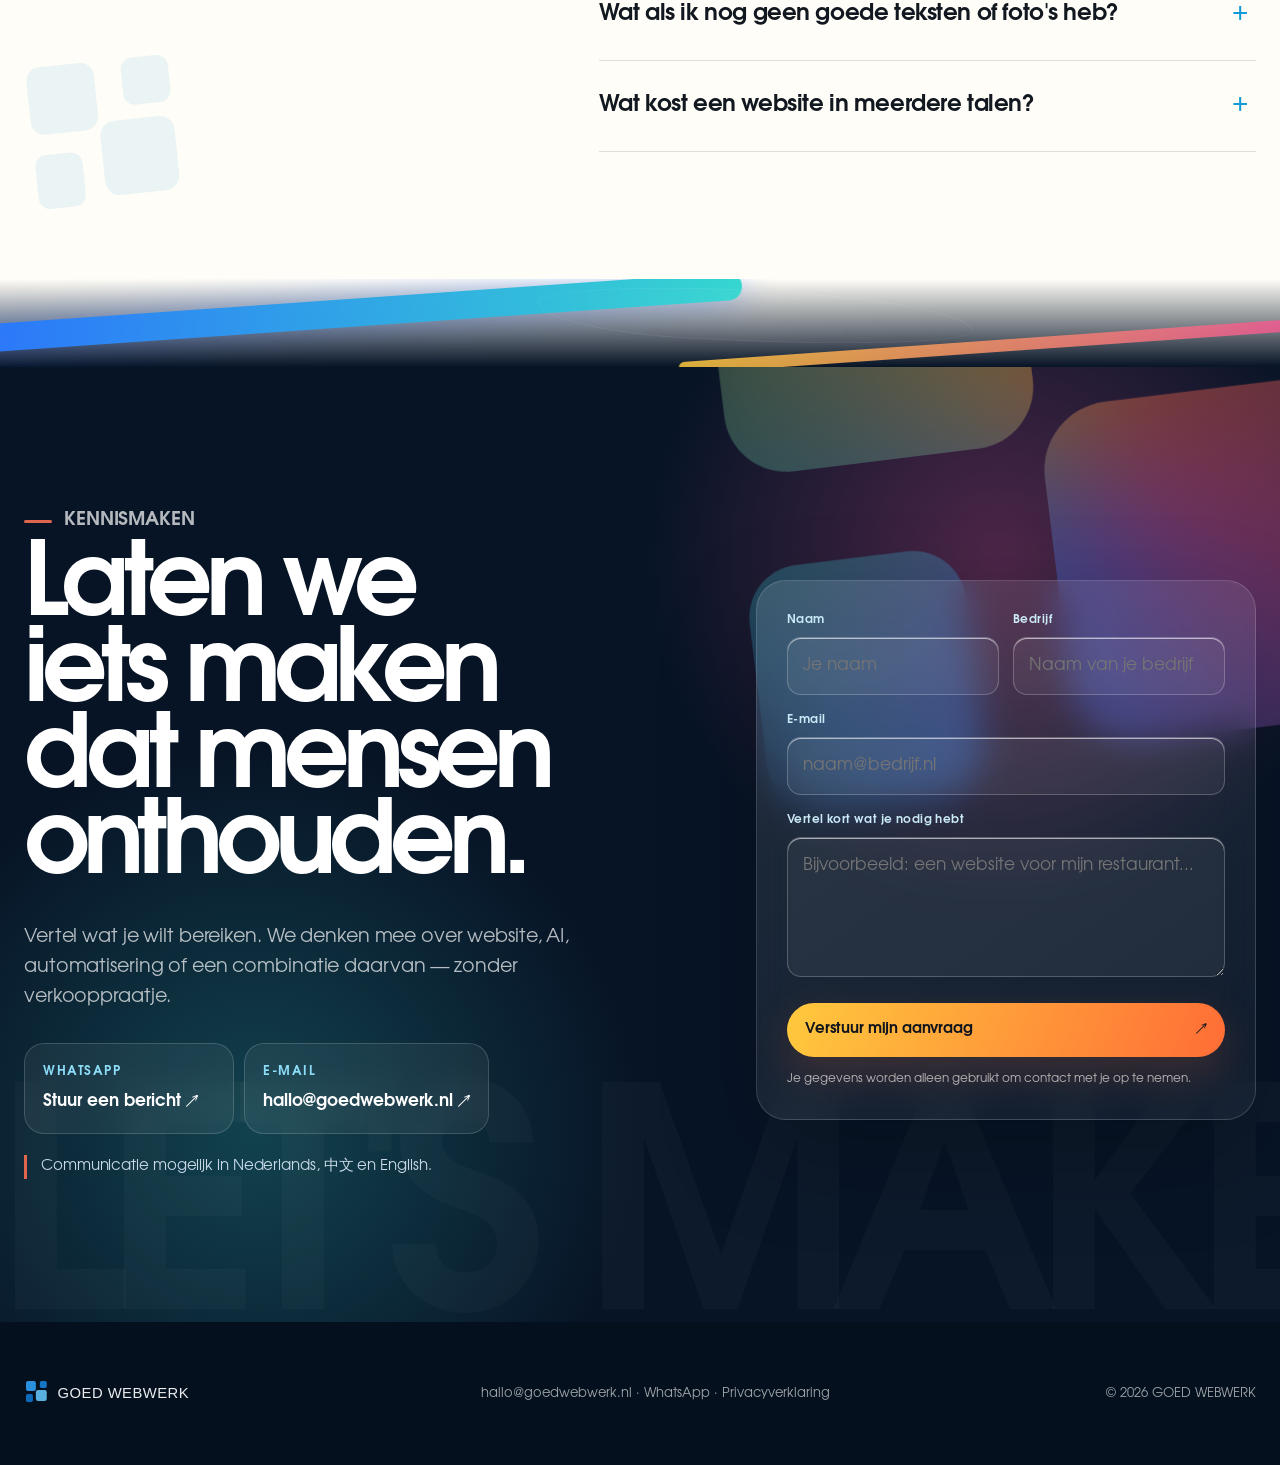
==== commit d3e54e7c: "Switch homepage to uncached v8 runtime" ====
--- a/index.html
+++ b/index.html
@@ -112,7 +112,7 @@
   <footer><a href="#top"><img src="logo-light.svg" alt="GOED WEBWERK"></a><p><a href="mailto:hallo@goedwebwerk.nl">hallo@goedwebwerk.nl</a> · <a href="https://wa.me/31617493457">WhatsApp</a> · <a href="/privacyverklaring/">Privacyverklaring</a></p><p>© <span id="year"></span> GOED WEBWERK</p></footer>
   <script type="application/ld+json">{"@context":"https://schema.org","@graph":[{"@type":"WebSite","@id":"https://goedwebwerk.nl/#website","url":"https://goedwebwerk.nl/","name":"GOED WEBWERK","publisher":{"@id":"https://goedwebwerk.nl/#business"},"inLanguage":["nl","en","zh"]},{"@type":["Organization","ProfessionalService"],"@id":"https://goedwebwerk.nl/#business","name":"GOED WEBWERK","url":"https://goedwebwerk.nl/","mainEntityOfPage":"https://goedwebwerk.nl/over-goed-webwerk/","logo":{"@type":"ImageObject","url":"https://goedwebwerk.nl/logo.svg","caption":"GOED WEBWERK"},"description":"GOED WEBWERK is een creative technology studio in Den Haag voor webdesign, AI Skills, automatisering en digitale systemen.","email":"hallo@goedwebwerk.nl","telephone":"+31617493457","address":{"@type":"PostalAddress","addressLocality":"Den Haag","addressRegion":"Zuid-Holland","addressCountry":"NL"},"areaServed":{"@type":"AdministrativeArea","name":"Den Haag en omgeving"},"priceRange":"€249–€999+","knowsLanguage":["nl","en","zh"],"knowsAbout":["Webdesign","AI Skills","Automatisering","SEO","Content","Digitale producten"]},{"@type":"WebPage","@id":"https://goedwebwerk.nl/#page","url":"https://goedwebwerk.nl/","name":"GOED WEBWERK | Webdesign, AI Skills & digitale systemen","isPartOf":{"@id":"https://goedwebwerk.nl/#website"},"about":{"@id":"https://goedwebwerk.nl/#business"}}]}</script>
   <script src="site-v2.js?v=79"></script>
-  <script src="site-v3.js?v=5"></script>
+  <script src="site-v3-prod-v8.js"></script>
   <script src="site-v3-1.js?v=3"></script>
   <script src="site-v3-2.js?v=1"></script>
   <script src="site-home-v6.js?v=3"></script>
